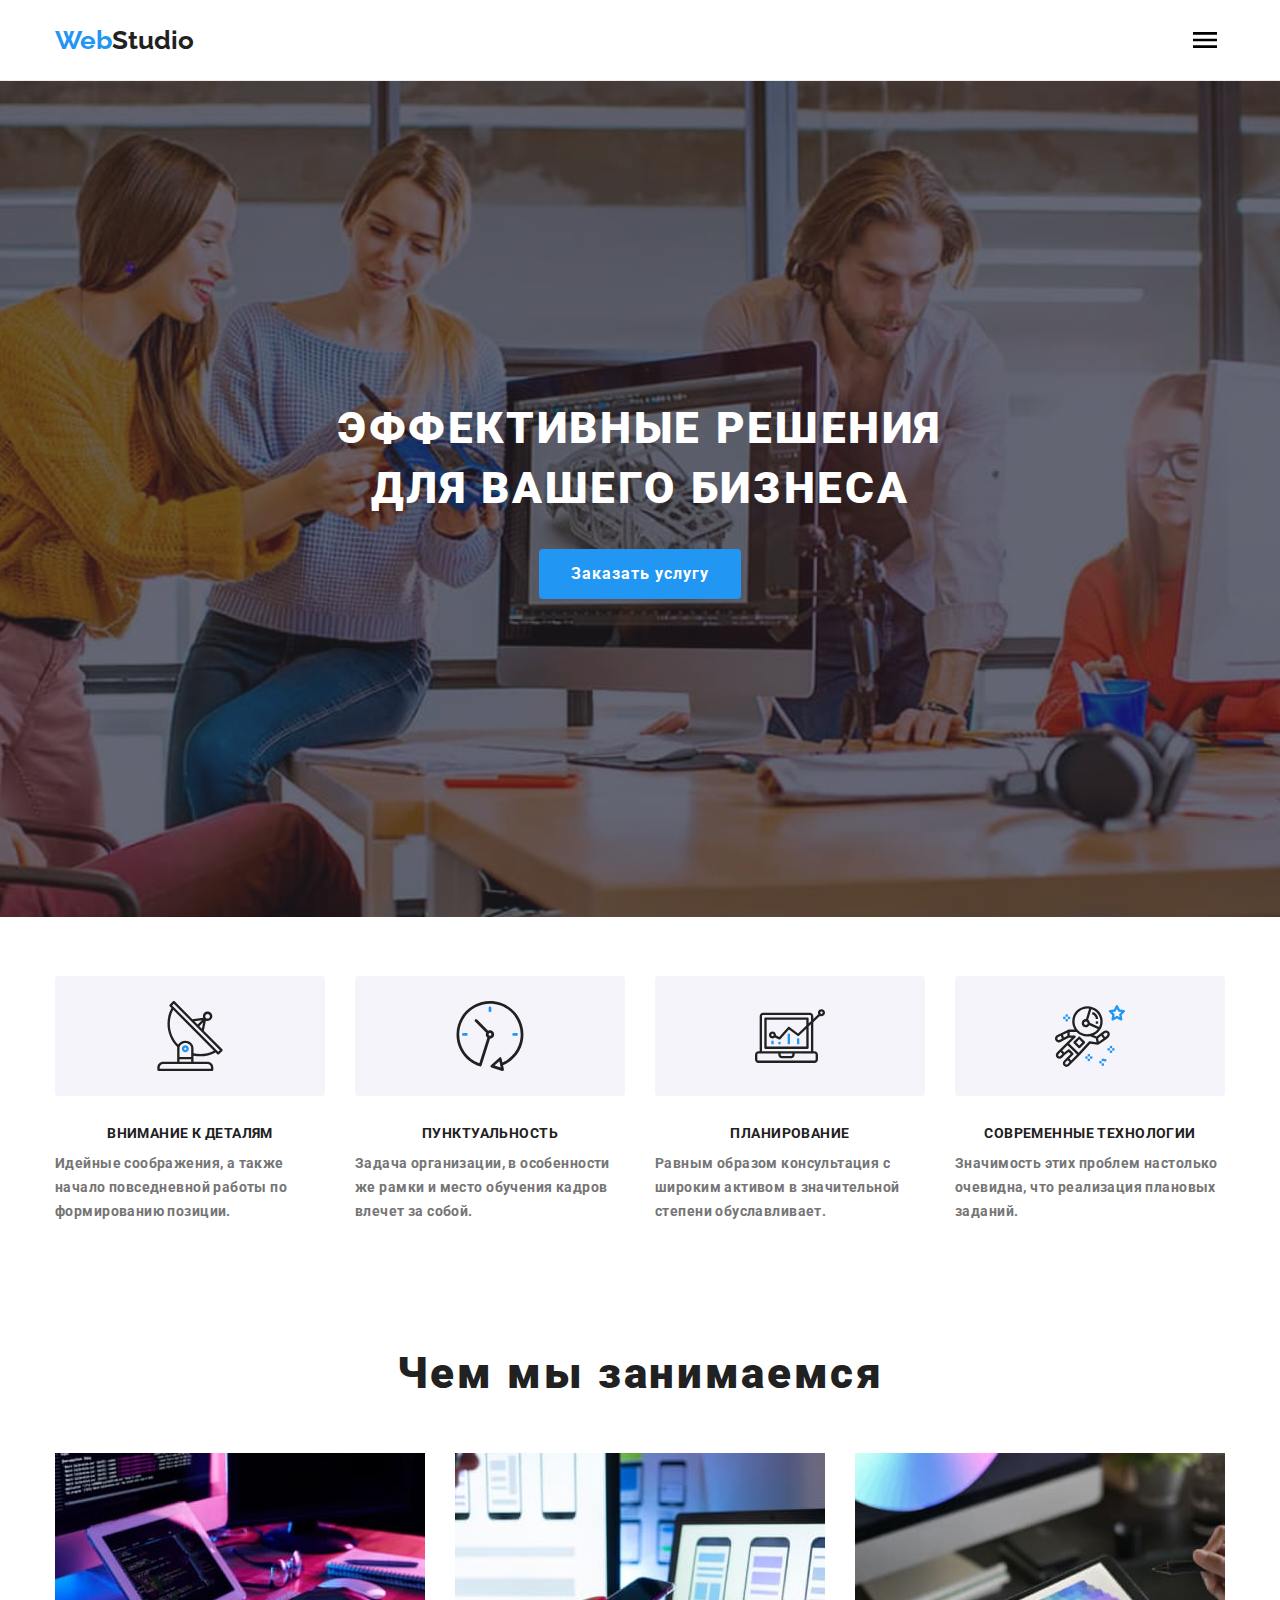
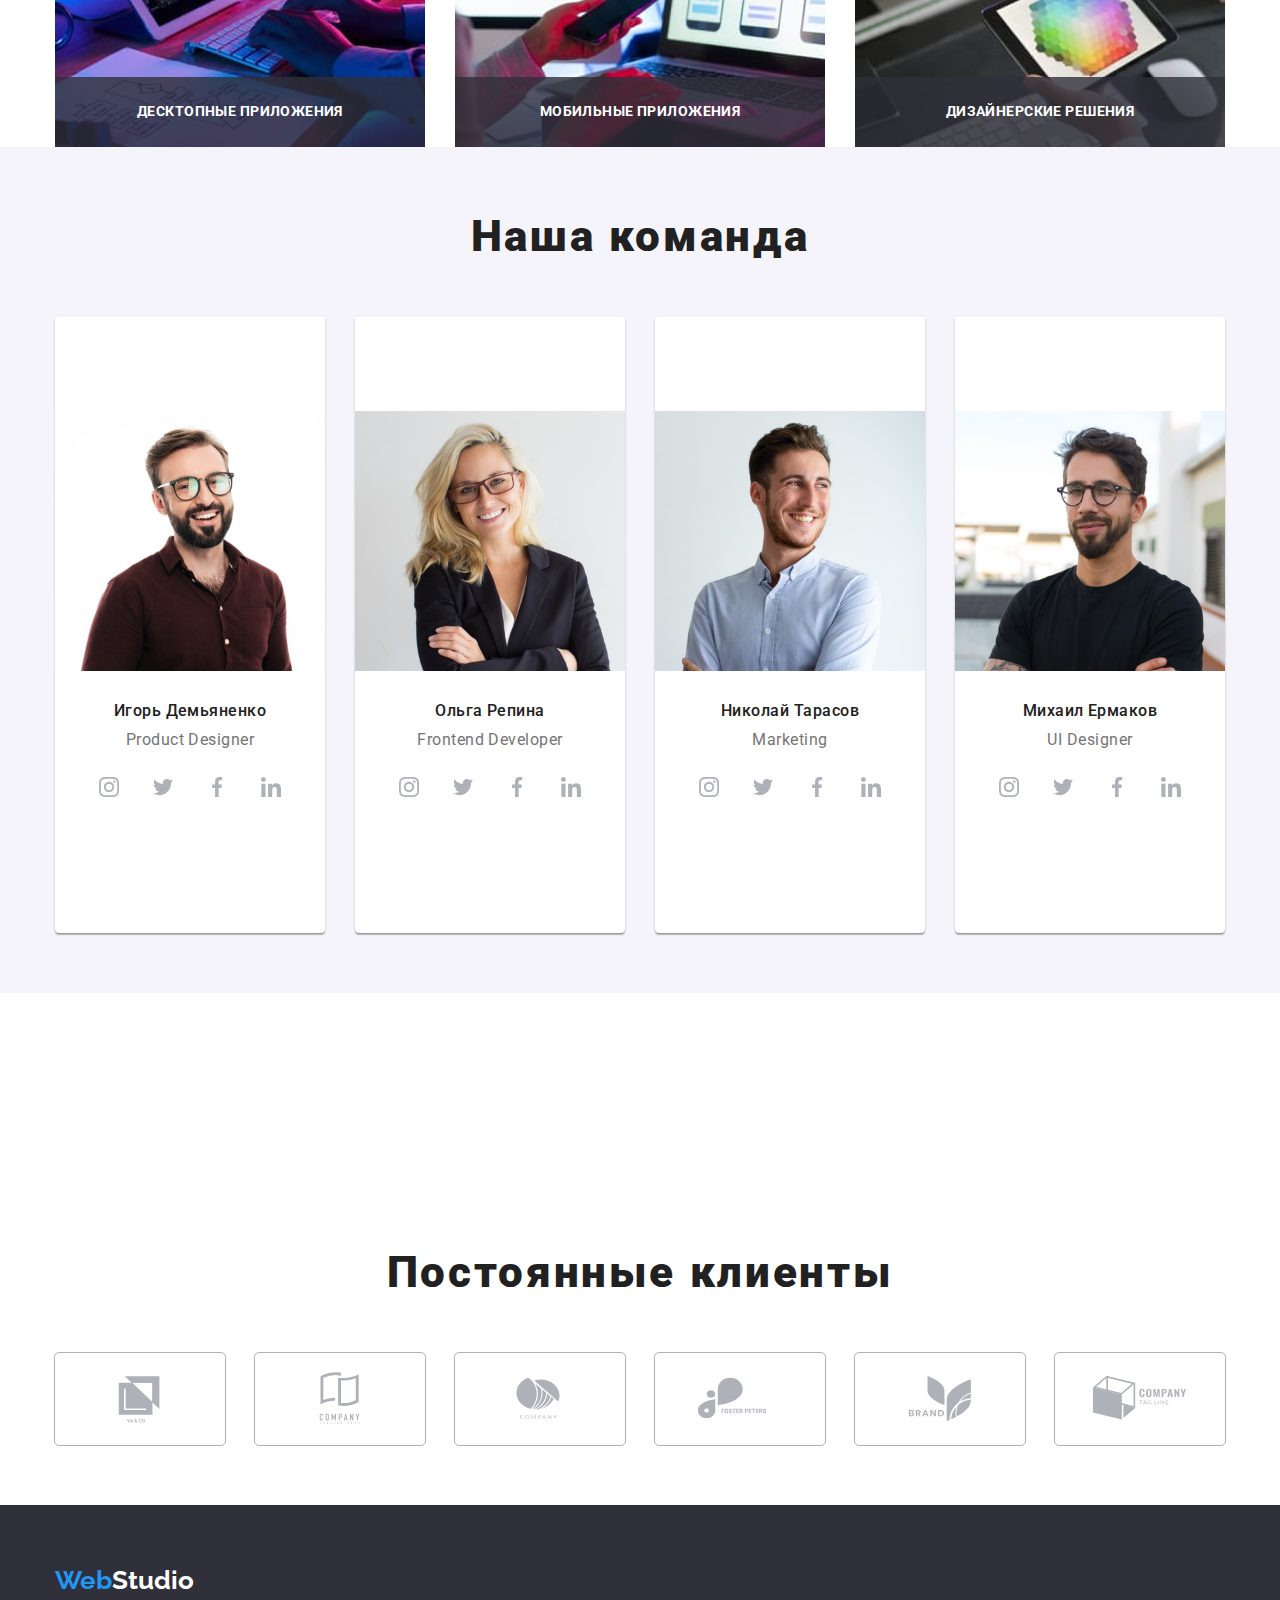
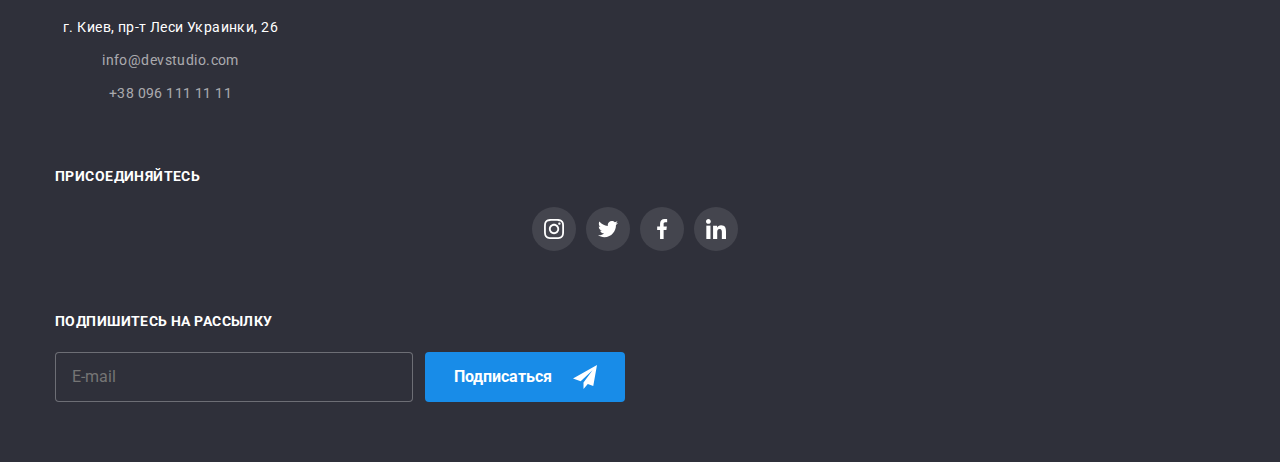
==== index.html @ 968a7871 "Update index.html" ====
<!DOCTYPE html>
<html lang="ru">
  <head>
    <meta charset="UTF-8" />
    <meta http-equiv="X-UA-Compatible" content="IE=edge" />
    <meta name="viewport" content="width=device-width, initial-scale=1.0" />
    <title>WebStudio</title>
    <link rel="preconnect" href="https://fonts.googleapis.com" />
    <link rel="preconnect" href="https://fonts.gstatic.com" crossorigin />
    <link
      href="https://fonts.googleapis.com/css2?family=Raleway:wght@700&family=Roboto:wght@400;500;700;900&display=swap"
      rel="stylesheet"
    />
    <link
      rel="stylesheet"
      href="https://cdnjs.cloudflare.com/ajax/libs/modern-normalize/1.1.0/modern-normalize.min.css"
      integrity="sha512-wpPYUAdjBVSE4KJnH1VR1HeZfpl1ub8YT/NKx4PuQ5NmX2tKuGu6U/JRp5y+Y8XG2tV+wKQpNHVUX03MfMFn9Q=="
      crossorigin="anonymous"
      referrerpolicy="no-referrer"
    />
    <link rel="stylesheet" href="./css/reset.css" />
    <!-- <link rel="stylesheet" href="./css/style.css" /> -->
    <link rel="stylesheet" href="./css/main.min.css" />
  </head>
  <body>
    <header class="header">
      <div class="container header-container">
        <!-- /* ------------WebStudio------------ */ -->
        <nav class="header-link">
          <a href="./index.html" class="logo" lang="en"
            >Web<span class="logo-text">Studio</span></a
          >
          <!-- /* ------------navigation------------ */ -->
          <div class="navigation">
            <ul class="nav-list">
              <li class="nav-list__item">
                <a href="./index.html" class="nav-list__link link current"
                  >Студия</a
                >
              </li>
              <li class="nav-list__item">
                <a href="./portfolio.html" class="nav-list__link link"
                  >Портфолио</a
                >
              </li>
              <li class="nav-list__item">
                <a href="#" class="nav-list__link link">Контакты</a>
              </li>
            </ul>
          </div>
        </nav>
        <div class="top-header-contacts">
          <ul class="header-contacts">
            <li class="header-contacts__item">
              <a
                href="mailto:info@devstudio.com"
                class="header-contacts__link link"
              >
                <svg class="contacts-icon" width="16" height="12">
                  <use href="./img/icons.svg#icon-mail"></use>
                </svg>
                info@devstudio.com</a
              >
            </li>
            <li class="header-contacts__item">
              <a href="tel:+380961111111" class="header-contacts__link link">
                <svg class="contacts-icon" width="10" height="16">
                  <use href="./img/icons.svg#icon-phone"></use>
                </svg>
                +38 096 111 11 11
              </a>
            </li>
          </ul>
        </div>
        <!-- /* ------------mob-menu------------ */ -->
        <button type="button" class="menu-open-btn link">
          <svg class="menu-open-icon" width="40" height="40">
            <use href="./img/icons.svg#icon-menu_40px"></use>
          </svg>
        </button>
        <div class="mob-menu is-hidden">
          <div class="menu-container">
            <div class="mob-menu-top">
              <button type="button" class="menu-close-btn link">
                <svg class="menu-close-icon" width="40" height="40">
                  <use href="./img/icons.svg#icon-close_40px"></use>
                </svg>
              </button>
              <ul class="mob-menu-nav">
                <li class="mob-menu-nav__item">
                  <a href="./index.html" class="mob-menu-nav__link link current"
                    >Студия</a
                  >
                </li>
                <li class="mob-menu-nav__item">
                  <a href="./portfolio.html" class="mob-menu-nav__link link"
                    >Портфолио</a
                  >
                </li>
                <li class="mob-menu-nav__item">
                  <a href="#" class="mob-menu-nav__link link">Контакты</a>
                </li>
              </ul>
            </div>
            <div class="mob-menu-bottom">
              <ul class="mob-menu-contacts">
                <li class="mob-menu-contacts__item">
                  <a
                    href="tel:+380961111111"
                    class="mob-menu-contacts__tel link"
                  >
                    +38 096 111 11 11
                  </a>
                </li>
                <li class="mob-menu-contacts__item">
                  <a
                    href="mailto:info@devstudio.com"
                    class="mob-menu-contacts__mail link"
                  >
                    info@devstudio.com</a
                  >
                </li>
              </ul>
              <ul class="mob-menu-soc">
                <li class="mob-menu-soc__item">
                  <a href="" class="mob-menu-soc__link link"> Instagram </a>
                </li>
                <li class="mob-menu-soc__item">
                  <a href="" class="mob-menu-soc__link link"> Twitter </a>
                </li>
                <li class="mob-menu-soc__item">
                  <a href="" class="mob-menu-soc__link link"> Facebook </a>
                </li>
                <li class="mob-menu-soc__item">
                  <a href="" class="mob-menu-soc__link link"> LinkedIn </a>
                </li>
              </ul>
            </div>
          </div>
        </div>
      </div>
    </header>
    <main>
      <!-- /* ------------hero------------ */ -->
      <section class="hero">
        <div class="container">
          <div class="hero-list">
            <h1 class="hero-list__title">
              Эффективные решения для вашего бизнеса
            </h1>
            <button type="button" class="hero-list__btn" data-modal-open>
              Заказать услугу
            </button>
          </div>
        </div>
      </section>
      <!-- /* ------------about------------ */ -->
      <section class="about">
        <div class="container">
          <h2 class="hidden-title">Преимущества</h2>
          <ul class="about-list">
            <li class="about-list__item">
              <div class="about-list__card">
                <svg class="about-list__item-icon" width="70" height="70">
                  <use href="./img/icons.svg#icon-antenna"></use>
                </svg>
              </div>
              <div class="about-content">
                <h3 class="about-content__title">Внимание к деталям</h3>
                <p class="about-content__text">
                  Идейные соображения, а также начало повседневной работы по
                  формированию позиции.
                </p>
              </div>
            </li>
            <li class="about-list__item">
              <div class="about-list__card">
                <svg class="about-list__item-icon" width="70" height="70">
                  <use href="./img/icons.svg#icon-clock"></use>
                </svg>
              </div>
              <div class="about-content">
                <h3 class="about-content__title">Пунктуальность</h3>
                <p class="about-content__text">
                  Задача организации, в особенности же рамки и место обучения
                  кадров влечет за собой.
                </p>
              </div>
            </li>
            <li class="about-list__item">
              <div class="about-list__card">
                <svg class="about-list__item-icon" width="70" height="70">
                  <use href="./img/icons.svg#icon-diagram"></use>
                </svg>
              </div>
              <div class="card-thumb">
                <h3 class="about-content__title">Планирование</h3>
                <p class="about-content__text">
                  Равным образом консультация с широким активом в значительной
                  степени обуславливает.
                </p>
              </div>
            </li>
            <li class="about-list__item">
              <div class="about-list__card">
                <svg class="about-list__item-icon" width="70" height="70">
                  <use href="./img/icons.svg#icon-astronaut"></use>
                </svg>
              </div>
              <div class="card-thumb">
                <h3 class="about-content__title">Современные технологии</h3>
                <p class="about-content__text">
                  Значимость этих проблем настолько очевидна, что реализация
                  плановых заданий.
                </p>
              </div>
            </li>
          </ul>
        </div>
      </section>
      <!-- /* ------------gallery------------ */ -->
      <section class="gallery">
        <h2 class="gallery-title title">Чем мы занимаемся</h2>
        <div class="container">
          <ul class="gallery-list">
            <li class="gallery-list__item">
              <img
                src="./img/img-1.jpeg"
                alt="Ноутбук"
                width="370"
                height="294"
              />
              <p class="gallery-list__label">десктопные приложения</p>
            </li>
            <li class="gallery-list__item">
              <img
                src="./img/img-2.jpeg"
                alt="Моб.Телефон"
                width="370"
                height="294"
              />
              <p class="gallery-list__label">мобильные приложения</p>
            </li>
            <li class="gallery-list__item">
              <img
                src="./img/img-3.jpeg"
                alt="Планшет"
                width="370"
                height="294"
              />
              <p class="gallery-list__label">дизайнерские решения</p>
            </li>
          </ul>
        </div>
      </section>
      <!-- /* ------------team------------ */ -->
      <section class="team">
        <h2 class="team-title title">Наша команда</h2>
        <div class="container">
          <ul class="team-list">
            <li class="team-list__item">
              <picture>
                <source
                  srcset="
                    ./img/img-team-dt-14-1x.jpg 1x,
                    ./img/img-team-dt-14-2x.jpg 2x
                  "
                  media="(min-width: 1200px)"
                />
                <source
                  srcset="
                    ./img/img-team-tab-14-1x.jpg 1x,
                    ./img/img-team-tab-14-2x.jpg 2x
                  "
                  media="(min-width: 768px)"
                />
                <source
                  srcset="
                    ./img/img-team-mob-14-1x.jpg 1x,
                    ./img/img-team-mob-14-2x.jpg 2x
                  "
                  media="(min-width: 320px)"
                />
                <img
                  src="./img/img-team-mob-14-1x.jpg"
                  alt="Куратор"
                  width="450"
                />
              </picture>
              <div class="team-list__card">
                <h3 class="team-list__title">Игорь Демьяненко</h3>
                <p lang="en" class="team-list__text">Product Designer</p>
                <ul class="team-soc">
                  <li class="team-soc__item">
                    <a href="" class="team-soc__link">
                      <svg class="team-soc__icon" width="20" height="20">
                        <use href="./img/icons.svg#icon-instagram"></use>
                      </svg>
                    </a>
                  </li>
                  <li class="team-soc__item">
                    <a href="" class="team-soc__link">
                      <svg class="team-soc__icon" width="20" height="20">
                        <use href="./img/icons.svg#icon-twitter"></use>
                      </svg>
                    </a>
                  </li>
                  <li class="team-soc__item">
                    <a href="" class="team-soc__link">
                      <svg class="team-soc__icon" width="20" height="20">
                        <use href="./img/icons.svg#icon-facebook"></use>
                      </svg>
                    </a>
                  </li>
                  <li class="team-soc__item">
                    <a href="" class="team-soc__link">
                      <svg class="team-soc__icon" width="20" height="20">
                        <use href="./img/icons.svg#icon-linkedin"></use>
                      </svg>
                    </a>
                  </li>
                </ul>
              </div>
            </li>
            <li class="team-list__item">
              <picture>
                <source
                  srcset="
                    ./img/img-team-dt-15-1x.jpg 1x,
                    ./img/img-team-dt-15-2x.jpg 2x
                  "
                  media="(min-width: 1200px)"
                />
                <source
                  srcset="
                    ./img/img-team-tab-15-1x.jpg 1x,
                    ./img/img-team-tab-15-2x.jpg 2x
                  "
                  media="(min-width: 768px)"
                />
                <source
                  srcset="
                    ./img/img-team-mob-15-1x.jpg 1x,
                    ./img/img-team-mob-15-2x.jpg 2x
                  "
                  media="(min-width: 320px)"
                />
                <img
                  src="./img/img-team-mob-15-1x.jpg"
                  alt="Разработчик"
                  width="450"
                />
              </picture>
              <div class="team-list__card">
                <h3 class="team-list__title">Ольга Репина</h3>
                <p lang="en" class="team-list__text">Frontend Developer</p>
                <ul class="team-soc">
                  <li class="team-soc__item">
                    <a href="" class="team-soc__link">
                      <svg class="team-soc__icon" width="20" height="20">
                        <use href="./img/icons.svg#icon-instagram"></use>
                      </svg>
                    </a>
                  </li>
                  <li class="team-soc__item">
                    <a href="" class="team-soc__link">
                      <svg class="team-soc__icon" width="20" height="20">
                        <use href="./img/icons.svg#icon-twitter"></use>
                      </svg>
                    </a>
                  </li>
                  <li class="team-soc__item">
                    <a href="" class="team-soc__link">
                      <svg class="team-soc__icon" width="20" height="20">
                        <use href="./img/icons.svg#icon-facebook"></use>
                      </svg>
                    </a>
                  </li>
                  <li class="team-soc__item">
                    <a href="" class="team-soc__link">
                      <svg class="team-soc__icon" width="20" height="20">
                        <use href="./img/icons.svg#icon-linkedin"></use>
                      </svg>
                    </a>
                  </li>
                </ul>
              </div>
            </li>
            <li class="team-list__item">
              <picture>
                <source
                  srcset="
                    ./img/img-team-dt-16-1x.jpg 1x,
                    ./img/img-team-dt-16-2x.jpg 2x
                  "
                  media="(min-width: 1200px)"
                />
                <source
                  srcset="
                    ./img/img-team-tab-16-1x.jpg 1x,
                    ./img/img-team-tab-16-2x.jpg 2x
                  "
                  media="(min-width: 768px)"
                />
                <source
                  srcset="
                    ./img/img-team-mob-16-1x.jpg 1x,
                    ./img/img-team-mob-16-2x.jpg 2x
                  "
                  media="(min-width: 320px)"
                />
                <img
                  src="./img/img-team-mob-16-1x.jpg"
                  alt="Маркетолог"
                  width="450"
                />
              </picture>
              <div class="team-list__card">
                <h3 class="team-list__title">Николай Тарасов</h3>
                <p lang="en" class="team-list__text">Marketing</p>
                <ul class="team-soc">
                  <li class="team-soc__item">
                    <a href="" class="team-soc__link">
                      <svg class="team-soc__icon" width="20" height="20">
                        <use href="./img/icons.svg#icon-instagram"></use>
                      </svg>
                    </a>
                  </li>
                  <li class="team-soc__item">
                    <a href="" class="team-soc__link">
                      <svg class="team-soc__icon" width="20" height="20">
                        <use href="./img/icons.svg#icon-twitter"></use>
                      </svg>
                    </a>
                  </li>
                  <li class="team-soc__item">
                    <a href="" class="team-soc__link">
                      <svg class="team-soc__icon" width="20" height="20">
                        <use href="./img/icons.svg#icon-facebook"></use>
                      </svg>
                    </a>
                  </li>
                  <li class="team-soc__item">
                    <a href="" class="team-soc__link">
                      <svg class="team-soc__icon" width="20" height="20">
                        <use href="./img/icons.svg#icon-linkedin"></use>
                      </svg>
                    </a>
                  </li>
                </ul>
              </div>
            </li>
            <li class="team-list__item">
              <picture>
                <source
                  srcset="
                    ./img/img-team-dt-17-1x.jpg 1x,
                    ./img/img-team-dt-17-2x.jpg 2x
                  "
                  media="(min-width: 1200px)"
                />
                <source
                  srcset="
                    ./img/img-team-tab-17-1x.jpg 1x,
                    ./img/img-team-tab-17-2x.jpg 2x
                  "
                  media="(min-width: 768px)"
                />
                <source
                  srcset="
                    ./img/img-team-mob-17-1x.jpg 1x,
                    ./img/img-team-mob-17-2x.jpg 2x
                  "
                  media="(min-width: 320px)"
                />
                <img
                  src="./img/img-team-mob-17-1x.jpg"
                  alt="Дизайнер"
                  width="450"
                />
              </picture>
              <div class="team-list__card">
                <h3 class="team-list__title">Михаил Ермаков</h3>
                <p lang="en" class="team-list__text">UI Designer</p>
                <ul class="team-soc">
                  <li class="team-soc__item">
                    <a href="" class="team-soc__link">
                      <svg class="team-soc__icon" width="20" height="20">
                        <use href="./img/icons.svg#icon-instagram"></use>
                      </svg>
                    </a>
                  </li>
                  <li class="team-soc__item">
                    <a href="" class="team-soc__link">
                      <svg class="team-soc__icon" width="20" height="20">
                        <use href="./img/icons.svg#icon-twitter"></use>
                      </svg>
                    </a>
                  </li>
                  <li class="team-soc__item">
                    <a href="" class="team-soc__link">
                      <svg class="team-soc__icon" width="20" height="20">
                        <use href="./img/icons.svg#icon-facebook"></use>
                      </svg>
                    </a>
                  </li>
                  <li class="team-soc__item">
                    <a href="" class="team-soc__link">
                      <svg class="team-soc__icon" width="20" height="20">
                        <use href="./img/icons.svg#icon-linkedin"></use>
                      </svg>
                    </a>
                  </li>
                </ul>
              </div>
            </li>
          </ul>
        </div>
      </section>
      <!-- /* ------------clients------------ */ -->
      <section class="clients">
        <div class="container">
          <h2 class="clients-title title">Постоянные клиенты</h2>
          <ul class="clients-list">
            <li class="clients-list__item">
              <a href="" class="clients-list__link">
                <svg class="clients-list__icon" width="106" height="60">
                  <use href="./img/icons.svg#icon-logo-1"></use>
                </svg>
              </a>
            </li>
            <li class="clients-list__item">
              <a href="" class="clients-list__link">
                <svg class="clients-list__icon" width="106" height="60">
                  <use href="./img/icons.svg#icon-logo-2"></use>
                </svg>
              </a>
            </li>
            <li class="clients-list__item">
              <a href="" class="clients-list__link">
                <svg class="clients-list__icon" width="106" height="60">
                  <use href="./img/icons.svg#icon-logo-3"></use>
                </svg>
              </a>
            </li>
            <li class="clients-list__item">
              <a href="" class="clients-list__link">
                <svg class="clients-list__icon" width="106" height="60">
                  <use href="./img/icons.svg#icon-logo-4"></use>
                </svg>
              </a>
            </li>
            <li class="clients-list__item">
              <a href="" class="clients-list__link">
                <svg class="clients-list__icon" width="106" height="60">
                  <use href="./img/icons.svg#icon-logo-5"></use>
                </svg>
              </a>
            </li>
            <li class="clients-list__item">
              <a href="" class="clients-list__link">
                <svg class="clients-list__icon" width="106" height="60">
                  <use href="./img/icons.svg#icon-logo-6"></use>
                </svg>
              </a>
            </li>
          </ul>
        </div>
      </section>
    </main>
    <!-- /* ------------footer------------ */ -->
    <footer class="footer">
      <div class="container">
        <div class="footer-contacts">
          <a href="./index.html" class="logo" lang="en"
            >Web<span class="logo-footer">Studio</span></a
          >
          <address class="address">
            <div class="footer-content">
              <ul class="footer-content__list">
                <li class="footer-contacts__item">
                  г. Киев, пр-т Леси Украинки, 26
                </li>
                <li class="footer-contacts__link">
                  <a
                    href="mailto:info@devstudio.com"
                    class="footer-contacts__link link"
                    >info@devstudio.com</a
                  >
                </li>
                <li class="footer-contacts__link">
                  <a href="tel:+380961111111" class="footer-contacts__link link"
                    >+38 096 111 11 11</a
                  >
                </li>
              </ul>
            </div>
          </address>
        </div>
        <div class="footer-slogan">
          <p class="footer-slogan-title">присоединяйтесь</p>
          <ul class="footer-slogan-list">
            <li class="footer-slogan-item">
              <a href="" class="footer-slogan-link">
                <svg class="footer-slogan-icon" width="20" height="20">
                  <use href="./img/icons.svg#icon-instagram"></use>
                </svg>
              </a>
            </li>
            <li class="footer-slogan-item">
              <a href="" class="footer-slogan-link">
                <svg class="footer-slogan-icon" width="20" height="20">
                  <use href="./img/icons.svg#icon-twitter"></use>
                </svg>
              </a>
            </li>
            <li class="footer-slogan-item">
              <a href="" class="footer-slogan-link">
                <svg class="footer-slogan-icon" width="20" height="20">
                  <use href="./img/icons.svg#icon-facebook"></use>
                </svg>
              </a>
            </li>
            <li class="footer-slogan-item">
              <a href="" class="footer-slogan-link">
                <svg class="footer-slogan-icon" width="20" height="20">
                  <use href="./img/icons.svg#icon-linkedin"></use>
                </svg>
              </a>
            </li>
          </ul>
        </div>
        <div class="footer-newsletter">
          <form class="footer-subscribe">
            <label for="footer-subscribe" class="footer-slogan-title"
              >Подпишитесь на рассылку</label
            >
            <input
              type="text"
              class="input-footer"
              name="footer-subscribe"
              id="footer-subscribe"
              placeholder="E-mail"
            />
            <div class="footer-wrap">
              <button type="submit" class="btn-footer">
                Подписаться
                <svg class="send-icon" width="24" height="24">
                  <use href="./img/icons.svg#icon-send"></use>
                </svg>
              </button>
            </div>
          </form>
        </div>
      </div>
    </footer>
    <!-- /* ------------modal_window------------ */ -->
    <div class="backdrop is-hidden" data-modal>
      <div class="modal">
        <button type="button" class="modal-close-btn" data-modal-close>
          <svg class="modal-close-icon" width="18" height="18">
            <use href="./img/icons.svg#icon-close-black-18dp-2-1"></use>
          </svg>
        </button>
        <p class="form-title">Оставьте свои данные, мы вам перезвоним</p>
        <form class="form feedback-form">
          <div class="form-group">
            <label for="name" class="form-label">Имя</label>
            <div class="input-wrap">
              <input type="text" name="username" id="name" class="form-input" />
              <svg class="modal-icon" width="18" height="18">
                <use href="./img/icons.svg#icon-person-black-18dp-1"></use>
              </svg>
            </div>
          </div>
          <div class="form-group">
            <label for="tel" class="form-label">Телефон</label>
            <div class="input-wrap">
              <input type="tel" name="tel" id="tel" class="form-input" />
              <svg class="modal-icon" width="18" height="18">
                <use href="./img/icons.svg#icon-phone-black-18dp-1"></use>
              </svg>
            </div>
          </div>
          <div class="form-group">
            <label for="email" class="form-label">Email</label>
            <div class="input-wrap">
              <input type="email" name="email" id="email" class="form-input" />
              <svg class="modal-icon" width="18" height="18">
                <use href="./img/icons.svg#icon-email-black-18dp-1"></use>
              </svg>
            </div>
          </div>
          <div class="form-area">
            <label for="text" class="form-label">Комментарий</label>
            <textarea
              name="user-text"
              id="text"
              rows="5"
              placeholder="Введите текст"
              class="form-text"
            ></textarea>
          </div>
          <div class="form-check">
            <input
              type="checkbox"
              name="privacy"
              value="true"
              id="privacy"
              class="input-check visually-hidden"
            />
            <label for="privacy" class="check-text"
              >Соглашаюсь с рассылкой и принимаю
            </label>
            <a href="#" class="check-terms link"> Условия договора</a>
          </div>
          <button type="submit" class="btn-modal">Отправить</button>
        </form>
      </div>
    </div>
    <script src="./js/modal.js"></script>
    <script src="./js/menu.js"></script>
  </body>
</html>
---- css/style.css ----
:root {
  --accent-color: #2196f3;
  --hero-btn-color: #2196f3;
  --hero-title-color: #ffffff;
  --main-title-color: #212121;
  --main-text-color: #757575;
  --typical-margin: 30px;
}

/* основной цвет шрифта черный #212121 */
/* вспомогательный текст черный #757575 */
/* цвет шрифта героя белый #FFFFFF */
/* цвет шрифта акцента голубой #2196F3 */
/* цвет фона светло-серый #E5E5E5 */
/* цвет фона героя и футера черный #2F303A */
/* цвета логотипа голубой #2196F3 и черный #000000 */

p,
h1,
h2,
h3,
h4,
h5,
h6 {
  margin: 0;
}

ul,
ol {
  margin: 0;
  padding-left: 0;
}

button {
  cursor: pointer;
}

body {
  font-size: 14px;
  font-family: "Roboto", sans-serif;
  color: var(--main-title-color);
}

img {
  display: block;
  max-width: 100%;
  height: auto;
}

.container {
  width: 1200px;
  margin: 0 auto;
  padding: 0 15px;
}

.hidden-title {
  width: 1px;
  height: 1px;
  overflow: hidden;
  opacity: 0;
  margin: -1px;
}

.visually-hidden {
  position: absolute;
  white-space: nowrap;
  width: 1px;
  height: 1px;
  overflow: hidden;
  border: 0;
  padding: 0;
  clip: rect(0 0 0 0);
  clip-path: inset(50%);
  margin: -1px;
}

/* ------------WebStudio------------ */

.logo {
  font-family: "Raleway", sans-serif;
  font-style: normal;
  font-weight: 700;
  font-size: 26px;
  line-height: 1.19;
  color: var(--accent-color);
  display: flex;
  align-items: center;
  margin-right: 93px;
}

.header-link {
  display: flex;
}

.logo-text {
  color: var(--main-title-color);
}

.logo-footer {
  color: var(--hero-title-color);
}

/* ------------navigation------------ */

.nav-list {
  display: flex;
}

.nav-list__link {
  list-style-type: none;
  font-family: "Roboto", sans-serif;
  font-style: normal;
  font-weight: 500;
  font-size: 14px;
  line-height: 1.14;
  letter-spacing: 0.02em;
  color: var(--main-title-color);
  padding: 32px 0;
  display: flex;
  position: relative;
}

.header {
  border-bottom: 1px solid #ececec;
}

.header .container {
  display: flex;
  align-items: center;
  text-decoration: none;
}

.nav-list__item {
  list-style-type: none;
}

.nav-list__item:not(:last-child) {
  margin-right: 50px;
}

.nav-list__link.current::after {
  content: "";
  position: absolute;
  width: 100%;
  height: 4px;
  background-color: var(--hero-btn-color);
  border-radius: 2px;
  left: 0;
  bottom: 0;
}

.header-contacts__link {
  font-family: "Roboto", sans-serif;
  font-style: normal;
  font-weight: 500;
  font-size: 14px;
  line-height: 1.14;
  letter-spacing: 0.02em;
  color: var(--main-text-color);
  display: flex;
  padding: 32px 0;
}

.header-contacts {
  list-style-type: none;
  display: flex;
  margin-left: auto;
}

.header-contacts__item:not(:last-child) {
  margin-right: 50px;
}

.header-contacts__link .link:hover,
.header-contacts__link .link:focus {
  color: var(--accent-color);
  text-shadow: 0px 4px 4px rgba(0, 0, 0, 0.25);
  transition: color 250ms cubic-bezier(0.4, 0, 0.2, 1);
  transition: text-shadow 250ms cubic-bezier(0.4, 0, 0.2, 1);
}

.link:hover,
.link:focus {
  color: var(--accent-color);
  text-shadow: 0px 4px 4px rgba(0, 0, 0, 0.25);
  transition: color 250ms cubic-bezier(0.4, 0, 0.2, 1);
  transition: text-shadow 250ms cubic-bezier(0.4, 0, 0.2, 1);
}

.contacts-icon {
  display: flex;
  align-items: center;
  justify-content: center;
  margin-right: 10px;
  fill: currentColor;
}

/* ------------hero------------ */

.hero {
  background-color: #2f303a;
  background-image: linear-gradient(
      rgba(47, 48, 58, 0.4),
      rgba(47, 48, 58, 0.4)
    ),
    url(../img/hero-bg.jpg);
  background-repeat: no-repeat;
  background-position: center;
  background-size: cover;
  max-width: 1600px;
  margin: 0 auto;
  text-align: center;
  padding: 200px 0;
}

.title {
  font-weight: 700;
  font-size: 36px;
  line-height: 1.17;
  text-align: center;
  letter-spacing: 0.03em;
  color: var(--main-title-color);
  margin-bottom: 50px;
}

.hero__title {
  font-weight: 900;
  font-size: 44px;
  line-height: 1.36;
  letter-spacing: 0.06em;
  text-transform: uppercase;
  color: var(--hero-title-color);
  text-align: center;
  max-width: 696px;
  margin: 0 auto;
  margin-bottom: var(--typical-margin);
}

.hero__btn {
  cursor: pointer;
  font-family: inherit;
  font-weight: 700;
  font-size: 16px;
  line-height: 1.88;
  letter-spacing: 0.06em;
  color: #ffffff;
  background-color: var(--hero-btn-color);
  display: inline-block;
  padding: 10px 32px;
  margin: 0 auto;
  border: none;
  border-radius: 4px;
}

.section-btn:hover,
.section-btn:focus {
  background: #188ce8;
  box-shadow: 0px 4px 4px rgba(0, 0, 0, 0.15);
  border-radius: 4px;
  transition: background 250ms cubic-bezier(0.4, 0, 0.2, 1);
  transition: box-shadow 250ms cubic-bezier(0.4, 0, 0.2, 1);
}

/* ------------about------------ */

.about {
  padding: 94px 0;
}

.about-list {
  list-style-type: none;
  padding: 0;
  display: flex;
  flex-wrap: nowrap;
}

.about-list__card {
  height: 120px;
  display: flex;
  align-items: center;
  justify-content: center;
  background: #f5f4fa;
  border-radius: 4px;
}

.about-content {
  max-width: 270px;
}

.about-list__item:not(:last-child) {
  margin-right: 30px;
}

.about-content__title {
  font-weight: 700;
  font-size: 14px;
  line-height: calc(16 / 14);
  letter-spacing: 0.03em;
  text-transform: uppercase;
  color: var(--main-title-color);
  margin-top: 30px;
  margin-bottom: 10px;
}

.about-content__text {
  font-weight: 400;
  font-size: 14px;
  line-height: 1.71;
  letter-spacing: 0.03em;
  color: var(--main-text-color);
  min-width: 270px;
  height: 75px;
}

.about-list > .about-content__text {
  flex-basis: calc(100% / 4);
}

/* ------------gallery------------ */

.gallery {
  padding-bottom: 94px;
}

.gallery-list {
  list-style-type: none;
  display: flex;
  flex-wrap: nowrap;
  margin: -15px;
}

.gallery-list__item {
  flex-basis: calc(100% / 3 - 30px);
  margin: 15px;
  position: relative;
}

.gallery-list__label {
  font-weight: 700;
  font-size: 14px;
  line-height: 1.14;
  display: flex;
  justify-content: center;
  text-align: center;
  text-transform: uppercase;
  color: #ffffff;
  position: absolute;
  bottom: 0;
  left: 0;
  width: 100%;
  height: 70px;
  background-color: rgba(47, 48, 58, 0.8);
  text-align: center;
  padding: 27px 0;
}

/* ------------team------------ */
.team {
  background-color: #f5f4fa;
  padding: 94px 0;
}

.team-list {
  list-style-type: none;
  display: flex;
}

.team-list__item:not(:last-child) {
  margin-right: 30px;
}

.team-list__item {
  width: calc((100% - 30px) / 4);
  background-color: var(--hero-title-color);
  box-shadow: 0px 1px 3px rgba(0, 0, 0, 0.12), 0px 1px 1px rgba(0, 0, 0, 0.14),
    0px 2px 1px rgba(0, 0, 0, 0.2);
  border-radius: 0px 0px 4px 4px;
}

.team-list__card {
  padding-top: var(--typical-margin);
  padding-bottom: var(--typical-margin);
}

.team-list__title {
  font-weight: 500;
  font-weight: bold;
  font-size: 16px;
  line-height: calc(19 / 16);
  text-align: center;
  letter-spacing: 0.03em;
  color: var(--main-title-color);
  margin-bottom: 10px;
}

.team-list__text {
  font-weight: 400;
  font-size: 16px;
  line-height: calc(19 / 16);
  text-align: center;
  letter-spacing: 0.03em;
  color: var(--main-text-color);
  margin-bottom: 16px;
}

.team-soc {
  list-style-type: none;
  display: flex;
  justify-content: center;
}

.team-soc__item {
  width: 44px;
  height: 44px;
  margin-right: 10px;
}

.team-soc__item:last-child {
  margin-right: 0;
}

.team-soc__link {
  width: 100%;
  height: 100%;
  background-color: var(--hero-title-color);
  border-radius: 50%;
  display: flex;
  align-items: center;
  justify-content: center;
  fill: #afb1b8;
}

.team-soc__link:hover,
.team-soc__link:focus {
  background-color: #2196f3;
  transition: background-color 250ms cubic-bezier(0.4, 0, 0.2, 1);
}

.team-soc__link:hover .team-soc__icon,
.team-soc__link:focus .team-soc__icon {
  fill: #ffffff;
  transition: fill 250ms cubic-bezier(0.4, 0, 0.2, 1);
}

/* ------------clients------------ */

.clients {
  padding: 94px 0;
}

.clients-list {
  list-style-type: none;
  display: flex;
  justify-content: center;
}

.clients-list__item {
  width: 170px;
  height: 92px;
  margin-right: var(--typical-margin);
  border-radius: 4px;
  outline: 1px solid #afb1b8;
}

.clients-list__item:last-child {
  margin-right: 0;
}

.clients-list__link {
  width: 100%;
  height: 100%;
  display: flex;
  align-items: center;
  justify-content: center;
  fill: #afb1b8;
}

.clients-list__item:hover,
.clients-list__item:focus {
  outline: 1px solid var(--accent-color);
  transition: outline 250ms cubic-bezier(0.4, 0, 0.2, 1);
}

.clients-list__link:hover,
.clients-list__link:focus {
  fill: var(--accent-color);
  transition: fill 250ms cubic-bezier(0.4, 0, 0.2, 1);
}

/* ------------portfolio------------ */

.section {
  padding: 94px 0;
}

.btn-list {
  list-style-type: none;
  display: flex;
  justify-content: center;
  margin-bottom: 50px;
}

.btn-list__text {
  font-weight: 500;
  font-size: 16px;
  line-height: 1.62;
  text-align: center;
  letter-spacing: 0.03em;
  cursor: pointer;
  color: var(--main-title-color);
  background: #f5f4fa;
  display: inline-block;
  border: none;
  border-radius: 4px;
  padding: 6px 22px;
}

.btn-list__item:not(:last-child) {
  margin-right: 8px;
}

.btn-list__text .current:hover .btn-list__text .current:focus {
  background-color: var(--hero-btn-color);
  color: var(--hero-title-color);
}

.btn-list__text:hover,
.btn-list__text:focus {
  background-color: var(--hero-btn-color);
  color: var(--hero-title-color);
  box-shadow: 0px 3px 1px rgba(0, 0, 0, 0.1), 0px 1px 2px rgba(0, 0, 0, 0.08),
    0px 2px 2px rgba(0, 0, 0, 0.12);
  transition: background-color 250ms cubic-bezier(0.4, 0, 0.2, 1);
  transition: color 250ms cubic-bezier(0.4, 0, 0.2, 1);
  transition: box-shadow 250ms cubic-bezier(0.4, 0, 0.2, 1);
}

/* ------------benefits------------ */

.benefits {
  list-style-type: none;
  display: flex;
  flex-wrap: wrap;
  justify-content: center;
  margin-top: -30px;
  margin-left: -30px;
}

.benefits > .benefits-list {
  flex-basis: calc(100% / 3 - 30px);
  margin-left: var(--typical-margin);
  margin-top: var(--typical-margin);
  max-width: 370px;
  background: var(--hero-title-color);
}

.benefits-list:hover .benefits-item__top-text {
  transform: translateY(0);
  display: flex;
}

.benefits-item__card {
  position: relative;
  overflow: hidden;
}

.benefits-item__top-text {
  font-family: "Roboto";
  font-style: normal;
  font-weight: 400;
  font-size: 18px;
  line-height: 1.56;
  letter-spacing: 0.03em;
  position: absolute;
  top: 0;
  color: var(--hero-title-color);
  background: rgba(33, 150, 243, 0.9);
  box-shadow: 0px 4px 4px rgba(0, 0, 0, 0.25);
  height: 100%;
  line-height: calc(28 / 18);
  text-align: left;
  padding: 63px 24px;
  display: flex;
  align-items: center;
  transform: translateY(101%);
  transition: transform 250ms cubic-bezier(0.4, 0, 0.2, 1);
}

.benefits-list__link {
  display: flex;
  display: inline-block;
}

.benefits-list__link:hover,
.benefits-list__link:focus {
  box-shadow: 0px 1px 1px rgba(0, 0, 0, 0.12), 0px 4px 4px rgba(0, 0, 0, 0.06),
    1px 4px 6px rgba(0, 0, 0, 0.16);
  transition: box-shadow 250ms cubic-bezier(0.4, 0, 0.2, 1);
}

.benefits-content {
  padding: 20px 24px;
  border-right: 1px solid #eeeeee;
  border-left: 1px solid #eeeeee;
  border-bottom: 1px solid #eeeeee;
}

.benefits-content__title {
  font-weight: 700;
  font-size: 18px;
  line-height: 2;
  letter-spacing: 0.06em;
  color: var(--main-title-color);
  margin-bottom: 4px;
}

.benefits-content__text {
  font-weight: 400;
  font-size: 16px;
  line-height: 1.88;
  letter-spacing: 0.03em;
  color: var(--main-text-color);
}

.current {
  color: var(--hero-btn-color);
}

/* ------------footer------------ */

.footer {
  background-color: #2f303a;
  padding: 60px 0;
}

.footer .container {
  display: flex;
  align-items: baseline;
}

.footer-contacts {
  margin-right: 70px;
}

.footer-content {
  max-width: 231px;
  min-height: 81px;
  margin-top: 20px;
}

.footer-content__list {
  list-style-type: none;
}

.footer-contacts__item {
  font-style: normal;
  font-weight: 400;
  font-size: 14px;
  line-height: 1.71;
  letter-spacing: 0.03em;
  color: var(--hero-title-color);
  margin-bottom: 9px;
}

.footer-contacts__link {
  font-style: normal;
  font-size: 14px;
  line-height: 1.71;
  letter-spacing: 0.03em;
  color: rgba(255, 255, 255, 0.6);
}

.footer-contacts__link:not(:last-child) {
  margin-bottom: 9px;
}

.footer-slogan {
  margin-right: 70px;
}

.footer-slogan-list {
  list-style-type: none;
  display: flex;
  justify-content: center;
}

.footer-slogan-title {
  font-family: "Roboto";
  font-style: normal;
  font-weight: 700;
  font-size: 14px;
  letter-spacing: 0.03em;
  text-transform: uppercase;
  color: #ffffff;
  margin-bottom: 20px;
  text-align: left;
}

.footer-slogan-item {
  width: 44px;
  height: 44px;
  margin-right: 10px;
}

.footer-slogan-link {
  width: 100%;
  height: 100%;
  background: rgba(255, 255, 255, 0.1);
  border-radius: 50%;
  display: flex;
  align-items: center;
  justify-content: center;
  fill: var(--hero-title-color);
}

.footer-slogan-link:hover,
.footer-slogan-link:focus {
  background-color: #2196f3;
  transition: background-color 250ms cubic-bezier(0.4, 0, 0.2, 1);
}

.footer-newsletter {
  width: 570px;
  height: auto;
}

.footer-subscribe {
  display: flex;
  flex-wrap: wrap;
  justify-content: space-between;
}

.input-footer {
  width: 358px;
  height: 50px;
  border: 1px solid rgba(255, 255, 255, 0.3);
  border-radius: 4px;
  background-color: #2f303a;
  font-family: "Roboto", sans-serif;
  font-style: normal;
  font-weight: 400;
  font-size: 16px;
  line-height: 1.25;
  color: rgba(255, 255, 255, 0.6);
  padding-left: 16px;
}

.footer-wrap {
  position: relative;
}

.btn-footer {
  background-color: #188ce8;
  color: #ffffff;
  width: 200px;
  height: 50px;
  font-weight: 700;
  font-size: 16px;
  line-height: 1.88;
  padding: 10px 10px 10px 29px;
  border: none;
  border-radius: 4px;
  display: flex;
}

.send-icon {
  position: absolute;
  right: 28px;
  top: 50%;
  transform: translateY(-50%);
  fill: #ffffff;
}

/* ------------modal_window------------ */

.backdrop {
  width: 100vw;
  height: 100vh;
  background: rgba(0, 0, 0, 0.2);
  position: fixed;
  top: 0;
  transition: opacity 300ms, visibility 300ms;
}

.backdrop.is-hidden .modal {
  transform: translate(-50%, -50%) scale(0);
  opacity: 0;
}

.modal {
  width: 528px;
  background-color: #ffffff;
  border-radius: 4px;
  position: absolute;
  top: 50%;
  left: 50%;
  transform: translate(-50%, -50%) scale(1);
  transition: transform 300ms;
  padding: 40px;
}

.modal-close-btn {
  position: absolute;
  right: 8px;
  top: 8px;
  border: none;
  background-color: inherit;
}

.modal-close-icon {
  width: 30px;
  height: 30px;
  background-color: #ffffff;
  border: 1px solid rgba(0, 0, 0, 0.1);
  border-radius: 50%;
  display: flex;
  align-items: center;
  justify-content: center;
  padding: 6px;
}

.modal-close-icon:hover,
.modal-close-icon:focus {
  fill: #2196f3;
  transition: background-color 250ms cubic-bezier(0.4, 0, 0.2, 1);
}

.is-hidden {
  visibility: hidden;
  opacity: 0;
  pointer-events: none;
}

.no-scroll {
  overflow: hidden;
}

.form-title {
  font-weight: 700;
  font-size: 20px;
  line-height: 1.15;
  letter-spacing: 0.03em;
  text-align: center;
  margin-bottom: 12px;
}

.form-group {
  display: flex;
  flex-direction: column;
  width: 100%;
  margin-bottom: 10px;
}

.form-label {
  margin-bottom: 4px;
  font-weight: 400;
  font-size: 12px;
  line-height: 1.16;
  color: #757575;
}

.form-input:focus {
  border: 1px solid #2196f3;
  border-radius: 4px;
}

.form-input {
  width: 448px;
  height: 40px;
  border: 1px solid rgba(33, 33, 33, 0.2);
  border-radius: 4px;
  padding-left: 42px;
}

.form-group input::placeholder {
  font-weight: 400;
  font-size: 14px;
  line-height: 1.14;
  letter-spacing: 0.01em;
  color: rgba(117, 117, 117, 0.5);
}

.input-wrap {
  position: relative;
  outline: none;
}

.modal-icon {
  position: absolute;
  left: 12px;
  top: 50%;
  transform: translateY(-50%);
}

.form-area {
  margin-bottom: 20px;
}

textarea {
  width: 100%;
  height: 120px;
  border: 1px solid rgba(33, 33, 33, 0.2);
  border-radius: 4px;
  resize: none;
  padding: 12px 16px;
}

.form-text:focus {
  border: 1px solid #2196f3;
  border-radius: 4px;
}

.form-input:focus + .modal-icon {
  fill: var(--accent-color);
}

.form-check {
  display: block;
  margin-bottom: 30px;
  display: flex;
  align-items: center;
  justify-content: center;
}

.input-check {
  width: 16px;
  height: 15px;
}

.check-text {
  color: #757575;
  font-weight: 400;
  font-size: 14px;
  line-height: 1.71;
  letter-spacing: 0.03em;
  display: flex;
  align-items: center;
  margin-right: 4px;
}

.check-text::before {
  content: "";
  width: 16px;
  height: 15px;
  border: 2px solid #212121;
  border-radius: 3px;
  margin-right: 8.38px;
}

.input-check:checked + .check-text::before {
  background-color: var(--accent-color);
  background-image: url(../img/checked.svg);
  border: none;
  background-repeat: no-repeat;
  background-position: center;
}

.input-check:focus + .check-text::before {
  border-color: var(--accent-color);
}

.check-terms {
  font-weight: 400;
  font-size: 14px;
  line-height: 1.71;
  letter-spacing: 0.03em;
  text-decoration-line: underline;
  color: var(--accent-color);
}

.btn-modal {
  background-color: #188ce8;
  color: #ffffff;
  width: 200px;
  height: 50px;
  font-weight: 700;
  font-size: 16px;
  line-height: 1.88;
  display: inline-block;
  padding: 10px 55px;
  margin: 0 auto;
  border: none;
  border-radius: 4px;
  display: flex;
  justify-content: center;
}

.btn-modal:hover,
.btn-modal:focus {
  box-shadow: 0px 4px 4px rgba(0, 0, 0, 0.25);
}
---- css/main.min.css ----
:root{--accent-color: #2196f3;--hero-btn-color: #2196f3;--hero-title-color: #ffffff;--main-title-color: #212121;--main-text-color: #757575;--typical-margin: 30px}p,h1,h2,h3,h4,h5,h6{margin:0}ul,ol{margin:0;padding-left:0}button{cursor:pointer}img{display:block;max-width:100%;height:auto;width:100%}body{font-size:14px;font-family:"Roboto",sans-serif;color:var(--main-title-color)}.container{width:100%;margin:0 auto;padding-left:15px;padding-right:15px}@media screen and (min-width: 480px){.container{width:480px}}@media screen and (min-width: 768px){.container{width:768px}}@media screen and (min-width: 1200px){.container{width:1200px}}.menu-container{width:100%;margin:0 auto;padding-left:15px;padding-right:15px}.hidden-title{width:1px;height:1px;overflow:hidden;opacity:0;margin:-1px}.visually-hidden{position:absolute;white-space:nowrap;width:1px;height:1px;overflow:hidden;border:0;padding:0;clip:rect(0 0 0 0);clip-path:inset(50%);margin:-1px}.header .container{display:flex;align-items:center;text-decoration:none;min-height:80px}.header{border-bottom:1px solid #ececec}.navigation{display:flex;flex-wrap:wrap;display:none}.nav-list{display:flex;min-width:294px;gap:50px}.nav-list__link{list-style-type:none;font-family:"Roboto",sans-serif;font-style:normal;font-weight:500;font-size:14px;line-height:1.14;letter-spacing:.02em;color:var(--main-title-color);padding:32px 0;display:flex;position:relative}.nav-list__item{list-style-type:none}.nav-list__link.current::after{content:"";position:absolute;width:100%;height:4px;background-color:var(--hero-btn-color);border-radius:2px;left:0;bottom:0}.header-contacts{display:flex;flex-wrap:wrap;justify-content:flex-end;gap:10px;display:none}.header-contacts__link{font-family:"Roboto",sans-serif;font-style:normal;font-weight:500;font-size:14px;line-height:1.14;letter-spacing:.02em;color:var(--main-text-color);display:flex}.header-contacts{list-style-type:none}.header-contacts__link .link:hover,.header-contacts__link .link:focus{color:var(--accent-color);text-shadow:0px 4px 4px rgba(0,0,0,.25);transition:color 250ms cubic-bezier(0.4, 0, 0.2, 1);transition:text-shadow 250ms cubic-bezier(0.4, 0, 0.2, 1)}.link:hover,.link:focus{color:var(--accent-color);text-shadow:0px 4px 4px rgba(0,0,0,.25);transition:color 250ms cubic-bezier(0.4, 0, 0.2, 1);transition:text-shadow 250ms cubic-bezier(0.4, 0, 0.2, 1)}.contacts-icon{display:flex;align-items:center;justify-content:center;margin-right:10px;fill:currentColor}.menu-open-btn{display:flex;margin-left:auto;border:none;fill:#000;background-color:#fff}.menu-close-btn{display:flex;margin-left:auto;border:none;fill:#000;background-color:#fff;margin-bottom:4px}.mob-menu{position:fixed;top:0;left:0;background-color:#fff;z-index:1;width:100vw;height:100vh;padding:20px 0}.mob-menu .menu-container{display:flex;flex-direction:column;justify-content:space-between;height:100%;overflow-y:auto}.mob-menu-nav{list-style-type:none;display:flex;flex-direction:column;margin-left:40px}.mob-menu-nav__link{font-family:"Roboto",sans-serif;font-style:normal;font-weight:500;font-size:40px;line-height:1.18;letter-spacing:.02em;color:var(--main-title-color)}.mob-menu-nav__item:not(:last-child){margin-bottom:32px}.mob-menu-contacts{list-style-type:none;display:flex;flex-direction:column;margin-left:40px;margin-top:40px}.mob-menu-contacts__item:not(:last-child){margin-bottom:20px}.mob-menu-contacts__tel{font-family:"Roboto",sans-serif;font-weight:500;font-size:34px;line-height:1.18;letter-spacing:.02em;margin-top:302px;color:var(--accent-color)}.mob-menu-contacts__mail{font-family:"Roboto",sans-serif;font-weight:500;font-size:24px;line-height:1.17;letter-spacing:.02em;margin-top:32px;color:var(--main-text-color)}.mob-menu-soc{list-style-type:none;margin-top:64px;display:flex;flex-wrap:wrap;margin-left:40px}.mob-menu-soc__item:not(:first-child){padding-left:10px}.mob-menu-soc__link{font-family:"Roboto",sans-serif;font-weight:500;font-size:18px;line-height:1.22;letter-spacing:.02em;color:var(--accent-color);padding-right:10px}.mob-menu-soc__item{margin-bottom:10px;position:relative}.mob-menu-soc__item:not(:last-child)::after{content:"";position:absolute;width:22px;height:0px;right:-11px;bottom:11px;border:1px solid rgba(33,33,33,.2);transform:rotate(90deg)}.logo{font-family:"Raleway",sans-serif;font-style:normal;font-weight:700;font-size:26px;line-height:1.19;color:var(--accent-color);display:flex;margin-right:0 auto}.header-link{display:flex}.logo-text{color:var(--main-title-color)}.logo-footer{color:var(--hero-title-color)}.hero .container{display:flex;width:100%;padding:0}.hero{background-color:#2f303a;background-repeat:no-repeat;background-position:center;background-size:cover;width:100%;background-image:linear-gradient(rgba(47, 48, 58, 0.4), rgba(47, 48, 58, 0.4)),url(../img/hero-bg-mobile.jpg)}@media(min-device-pixel-ratio: 2),(min-resolution: 192dpi),(min-resolution: 2dppx){.hero{background-image:linear-gradient(rgba(47, 48, 58, 0.4), rgba(47, 48, 58, 0.4)),url(../img/hero-bg-mob-2x.jpg)}}@media screen and (min-width: 768px){.hero{background-image:linear-gradient(rgba(47, 48, 58, 0.4), rgba(47, 48, 58, 0.4)),url(../img/hero-bg-tablet.jpg)}}@media screen and (min-width: 768px)and (min-device-pixel-ratio: 2),screen and (min-width: 768px)and (min-resolution: 192dpi),screen and (min-width: 768px)and (min-resolution: 2dppx){.hero{background-image:linear-gradient(rgba(47, 48, 58, 0.4), rgba(47, 48, 58, 0.4)),url(../img/hero-bg-tab-2x.jpg)}}@media screen and (min-width: 1200px){.hero{max-width:1600px;height:100%;background-image:linear-gradient(rgba(47, 48, 58, 0.4), rgba(47, 48, 58, 0.4)),url(../img/hero-bg.jpg);margin:0 auto;padding:200px 0}}@media screen and (min-width: 1200px)and (min-device-pixel-ratio: 2),screen and (min-width: 1200px)and (min-resolution: 192dpi),screen and (min-width: 1200px)and (min-resolution: 2dppx){.hero{background-image:linear-gradient(rgba(47, 48, 58, 0.4), rgba(47, 48, 58, 0.4)),url(../img/hero-bg-2x.jpg)}}.title{text-align:center;color:var(--main-title-color);margin:50px;font-size:26px;font-weight:900;line-height:1.62;letter-spacing:.06em}@media screen and (min-width: 1200px){.title{font-size:44px;font-weight:900;line-height:1.36;letter-spacing:.06em;padding-top:200px}}.hero-list{display:flex;flex-direction:column;margin:0 auto;flex-wrap:wrap}.hero-list__title{text-transform:uppercase;color:var(--hero-title-color);text-align:center;max-width:360px;height:auto;padding-top:118px;padding-bottom:var(--typical-margin);font-size:26px;font-weight:900;line-height:1.62;letter-spacing:.06em}@media screen and (min-width: 1200px){.hero-list__title{font-size:44px;font-weight:900;line-height:1.36;letter-spacing:.06em;max-width:696px}}.hero-list__btn{cursor:pointer;font-family:inherit;font-weight:700;font-size:16px;line-height:1.88;letter-spacing:.06em;color:#fff;background-color:var(--hero-btn-color);display:inline-block;padding:10px 32px;margin:0 auto;margin-bottom:118px;border:none;border-radius:4px}.hero-list__btn:hover,.hero-list__btn:focus{background:#188ce8;box-shadow:0px 4px 4px rgba(0,0,0,.15);border-radius:4px;transition:background 250ms cubic-bezier(0.4, 0, 0.2, 1);transition:box-shadow 250ms cubic-bezier(0.4, 0, 0.2, 1)}.about{padding:60px 0}.about-list{list-style-type:none;padding:0;display:flex;flex-wrap:wrap;gap:30px}.about-list .about-content__text{flex-basis:25%}.about-list__item{width:100%}@media screen and (min-width: 768px){.about-list__item{width:calc((100% - 30px)/2)}}@media screen and (min-width: 1200px){.about-list__item{width:calc((100% - 90px)/4)}}.about-list__card{height:120px;display:flex;align-items:center;justify-content:center;background:#f5f4fa;border-radius:4px}.about-content__title{font-size:14px;font-weight:700;line-height:1.14;letter-spacing:.03em;text-transform:uppercase;color:var(--main-title-color);margin-top:30px;margin-bottom:10px;text-align:left}@media screen and (min-width: 480px){.about-content__title{text-align:center}}.about-content__text{font-size:400;font-weight:700;line-height:1.71;letter-spacing:.03em;color:var(--main-text-color);min-width:270px;height:100%}.gallery{display:none}@media screen and (min-width: 1200px){.gallery{display:flex;flex-wrap:wrap;justify-content:center}}.gallery-title{padding-top:60px;margin:0}@media screen and (min-width: 480px){.gallery-title{padding-bottom:30px}}@media screen and (min-width: 1200px){.gallery-title{padding-bottom:50px}}.gallery-list{list-style-type:none;display:flex;flex-wrap:wrap;justify-content:center;gap:30px}.gallery-list__item{position:relative}.gallery-list__label{font-size:14px;font-weight:700;line-height:1.14;letter-spacing:.03em;text-transform:uppercase;display:flex;justify-content:center;text-align:center;color:#fff;position:absolute;bottom:0;left:0;width:100%;height:70px;background-color:rgba(47,48,58,.8);text-align:center;padding:27px 0}.team{background-color:#f5f4fa}.team-title{padding-top:60px}@media screen and (min-width: 480px){.team-title{padding-bottom:30px;margin:0}}@media screen and (min-width: 1200px){.team-title{padding-bottom:50px;margin:0}}.team-list{list-style-type:none;display:flex;flex-wrap:wrap;gap:30px;padding-bottom:60px}.team-list__item{width:100%;height:auto;background-color:var(--hero-title-color);box-shadow:0px 1px 3px rgba(0,0,0,.12),0px 1px 1px rgba(0,0,0,.14),0px 2px 1px rgba(0,0,0,.2);border-radius:0px 0px 4px 4px}@media screen and (min-width: 768px){.team-list__item{width:calc((100% - 30px)/2)}}@media screen and (min-width: 1200px){.team-list__item{width:calc((100% - 90px)/4);padding:94px 0}}.team-list__card{padding-top:var(--typical-margin);padding-bottom:var(--typical-margin)}.team-list__title{font-weight:500;font-size:16px;line-height:1.19;letter-spacing:.03em;text-align:center;color:var(--main-title-color);margin-bottom:10px}.team-list__text{font-weight:400;font-size:16px;line-height:1.19;letter-spacing:.03em;text-align:center;color:var(--main-text-color);margin-bottom:16px}.team-soc{list-style-type:none;display:flex;justify-content:center}.team-soc__item{width:44px;height:44px;margin-right:10px}.team-soc__item:last-child{margin-right:0}.team-soc__link{width:100%;height:100%;background-color:var(--hero-title-color);border-radius:50%;display:flex;align-items:center;justify-content:center;fill:#afb1b8}.team-soc__link:hover,.team-soc__link:focus{background-color:#2196f3;transition:background-color 250ms cubic-bezier(0.4, 0, 0.2, 1)}.team-soc__link:hover .team-soc__icon,.team-soc__link:hover .team-soc__icon,.team-soc__link:focus .team-soc__icon,.team-soc__link:focus .team-soc__icon{fill:#fff;transition:fill 250ms cubic-bezier(0.4, 0, 0.2, 1)}.clients-list{list-style-type:none;display:flex;flex-wrap:wrap;justify-content:center;gap:30px;padding-bottom:60px}.clients-list__item{width:170px;height:92px;border-radius:4px;outline:1px solid #afb1b8}.clients-list__item:hover,.clients-list__item:focus{outline:1px solid var(--accent-color);transition:outline 250ms cubic-bezier(0.4, 0, 0.2, 1)}.clients-list__link{width:100%;height:100%;display:flex;align-items:center;justify-content:center;fill:#afb1b8}.clients-list__link:hover,.clients-list__link:focus{fill:var(--accent-color);transition:fill 250ms cubic-bezier(0.4, 0, 0.2, 1)}.section{padding:94px 0}.btn-list{list-style-type:none;margin-bottom:40px}@media screen and (min-width: 480px){.btn-list{display:flex;flex-wrap:wrap}}@media screen and (min-width: 768px){.btn-list{justify-content:center;margin-bottom:14px}}@media screen and (min-width: 1200px){.btn-list{justify-content:center;margin-bottom:34px}}@media screen and (min-width: 480px){.btn-list__item{margin-bottom:15px}.btn-list__item:not(:last-child){margin-right:8px}}@media screen and (min-width: 768px){.btn-list__item{margin-bottom:30px}}@media screen and (min-width: 1200px){.btn-list__item:not(:last-child){margin-right:8px}}.btn-list__text{font-weight:500;font-size:16px;line-height:1.62;letter-spacing:.03em;text-align:center;cursor:pointer;color:var(--main-title-color);background:#f5f4fa;display:inline-block;border:none;border-radius:4px;padding:6px 22px}.btn-list__text .current:hover .btn-list__text .current:focus{background-color:var(--hero-btn-color);color:var(--hero-title-color)}.btn-list__text:hover,.btn-list__text:focus{background-color:var(--hero-btn-color);color:var(--hero-title-color);box-shadow:0px 3px 1px rgba(0,0,0,.1),0px 1px 2px rgba(0,0,0,.08),0px 2px 2px rgba(0,0,0,.12);transition:background-color 250ms cubic-bezier(0.4, 0, 0.2, 1);transition:color 250ms cubic-bezier(0.4, 0, 0.2, 1);transition:box-shadow 250ms cubic-bezier(0.4, 0, 0.2, 1)}.benefits{list-style-type:none;display:flex;flex-wrap:wrap;justify-content:center;gap:30px;margin-top:-30px}.benefits-list{width:100%;max-width:370px;margin:0 auto;display:flex;flex-direction:column;height:100%}@media screen and (min-width: 768px){.benefits-list{width:calc((100% - 30px)/2)}}@media screen and (min-width: 1200px){.benefits-list{width:calc((100% - 90px)/3)}}.benefits-list:hover .benefits-item__top-text{transform:translateY(0);display:flex}.benefits-item__card{position:relative;overflow:hidden}.benefits-item__top-text{font-size:18px;font-weight:400;line-height:1.56;letter-spacing:.03em;font-family:"Roboto";font-style:normal;position:absolute;top:0;color:var(--hero-title-color);background:rgba(33,150,243,.9);box-shadow:0px 4px 4px rgba(0,0,0,.25);height:100%;line-height:1.5555555556;text-align:left;padding:63px 24px;display:flex;align-items:center;transform:translateY(101%);transition:transform 250ms cubic-bezier(0.4, 0, 0.2, 1)}.benefits-list__link{display:flex;display:inline-block}.benefits-list__link:hover,.benefits-list__link:focus{box-shadow:0px 1px 1px rgba(0,0,0,.12),0px 4px 4px rgba(0,0,0,.06),1px 4px 6px rgba(0,0,0,.16);transition:box-shadow 250ms cubic-bezier(0.4, 0, 0.2, 1)}.benefits-content{padding:20px 24px;border-right:1px solid #eee;border-left:1px solid #eee;border-bottom:1px solid #eee}.benefits-content__title{font-size:18px;font-weight:700;line-height:2;letter-spacing:.06em;color:var(--main-title-color);margin-bottom:4px}.benefits-content__text{font-size:16px;font-weight:400;line-height:1.88;letter-spacing:.03em;color:var(--main-text-color)}.current{color:var(--hero-btn-color)}.footer{background-color:#2f303a;padding:60px 0}.footer .container{display:flex;flex-direction:column;justify-content:space-around;gap:60px}.footer-content{max-width:231px;min-height:81px;margin-top:20px;display:flex;justify-content:center}.footer-content__list{list-style-type:none;margin:0 auto}.footer-contacts__item{font-style:normal;font-weight:400;font-size:14px;line-height:1.71;letter-spacing:.03em;color:var(--hero-title-color);margin-bottom:9px}.footer-contacts__link{font-style:normal;font-size:14px;line-height:1.71;letter-spacing:.03em;color:rgba(255,255,255,.6);text-align:center}.footer-contacts__link:not(:last-child){margin-bottom:9px}.footer-slogan-list{list-style-type:none;display:flex;justify-content:center}.footer-slogan-title{font-family:"Roboto";font-style:normal;font-weight:700;font-size:14px;letter-spacing:.03em;text-transform:uppercase;color:#fff;margin-bottom:20px;text-align:left}.footer-slogan-item{width:44px;height:44px;margin-right:10px}.footer-slogan-link{width:100%;height:100%;background:rgba(255,255,255,.1);border-radius:50%;display:flex;align-items:center;justify-content:center;fill:var(--hero-title-color)}.footer-slogan-link:hover,.footer-slogan-link:focus{background-color:#2196f3;transition:background-color 250ms cubic-bezier(0.4, 0, 0.2, 1)}@media screen and (min-width: 480px){.footer-newsletter{width:100%;display:flex;flex-direction:column;gap:30px}}@media screen and (min-width: 768px){.footer-newsletter{width:calc((100% - 30px)/2)}}@media screen and (min-width: 1200px){.footer-newsletter{width:570px;height:auto;display:flex;flex-direction:column;gap:30px}}.footer-subscribe{display:flex;flex-wrap:wrap;justify-content:space-between}.input-footer{width:358px;height:50px;border:1px solid rgba(255,255,255,.3);border-radius:4px;background-color:#2f303a;font-family:"Roboto",sans-serif;font-style:normal;font-weight:400;font-size:16px;line-height:1.25;color:rgba(255,255,255,.6);padding-left:16px}.footer-wrap{position:relative}.btn-footer{background-color:#188ce8;color:#fff;width:200px;height:50px;font-weight:700;font-size:16px;line-height:1.88;padding:10px 10px 10px 29px;border:none;border-radius:4px;display:flex}.send-icon{position:absolute;right:28px;top:50%;transform:translateY(-50%);fill:#fff}.backdrop{width:100vw;height:100vh;background-color:rgba(0,0,0,.2);position:fixed;top:0;transition:opacity 300ms,visibility 300ms}.modal{width:528px;background-color:#fff;border-radius:4px;position:absolute;top:50%;left:50%;transform:translate(-50%, -50%) scale(1);transition:transform 300ms;padding:40px}.backdrop.is-hidden .modal{transform:translate(-50%, -50%) scale(0);opacity:0}.modal-close-btn{position:absolute;right:8px;top:8px;border:none;background-color:inherit}.modal-close-icon{width:30px;height:30px;background-color:#fff;border:1px solid rgba(0,0,0,.1);border-radius:50%;display:flex;align-items:center;justify-content:center;padding:6px}.modal-close-icon:hover,.modal-close-icon:focus{fill:#2196f3;transition:background-color 250ms cubic-bezier(0.4, 0, 0.2, 1)}.is-hidden{visibility:hidden;opacity:0;pointer-events:none}.no-scroll{overflow:hidden}.form-title{font-size:20px;font-weight:700;line-height:1.15;letter-spacing:.03em;text-align:center;margin-bottom:12px}.form-group{display:flex;flex-direction:column;width:100%;margin-bottom:10px}.form-label{margin-bottom:4px;font-weight:400;font-size:12px;line-height:1.16;letter-spacing:.01em;color:#757575}.form-input{width:448px;height:40px;border:1px solid rgba(33,33,33,.2);border-radius:4px;padding-left:42px}.form-input:focus{border:1px solid #2196f3;border-radius:4px}.form-group input::placeholder{font-size:14px;font-weight:400;line-height:1.14;letter-spacing:.01em;color:rgba(117,117,117,.5)}.input-wrap{position:relative;outline:none}.modal-icon{position:absolute;left:12px;top:50%;transform:translateY(-50%)}.form-input:focus+.modal-icon{fill:var(--accent-color)}.form-area{margin-bottom:20px}textarea{width:100%;height:120px;border:1px solid rgba(33,33,33,.2);border-radius:4px;resize:none;padding:12px 16px}.form-text:focus{border:1px solid #2196f3;border-radius:4px}.form-check{display:block;margin-bottom:30px;display:flex;align-items:center;justify-content:center}.input-check{width:16px;height:15px}.check-text{font-size:14px;font-weight:400;line-height:1.71;letter-spacing:.03em;color:#757575;display:flex;align-items:center;margin-right:4px}.check-text::before{content:"";width:16px;height:15px;border:2px solid #212121;border-radius:3px;margin-right:8.38px}.input-check:checked+.check-text::before{background-color:var(--accent-color);background-image:url(../img/checked.svg);border:none;background-repeat:no-repeat;background-position:center}.input-check:focus+.check-text::before::before{border-color:var(--accent-color)}.check-terms{font-size:14px;font-weight:400;line-height:1.71;letter-spacing:.03em;text-decoration-line:underline;color:var(--accent-color)}.btn-modal{background-color:#188ce8;color:#fff;width:200px;height:50px;font-weight:700;font-size:16px;line-height:1.88;letter-spacing:.06em;display:inline-block;padding:10px 55px;margin:0 auto;border:none;border-radius:4px;display:flex;justify-content:center}.btn-modal:hover,.btn-modal:focus{box-shadow:0px 4px 4px rgba(0,0,0,.25)}/*# sourceMappingURL=main.min.css.map */
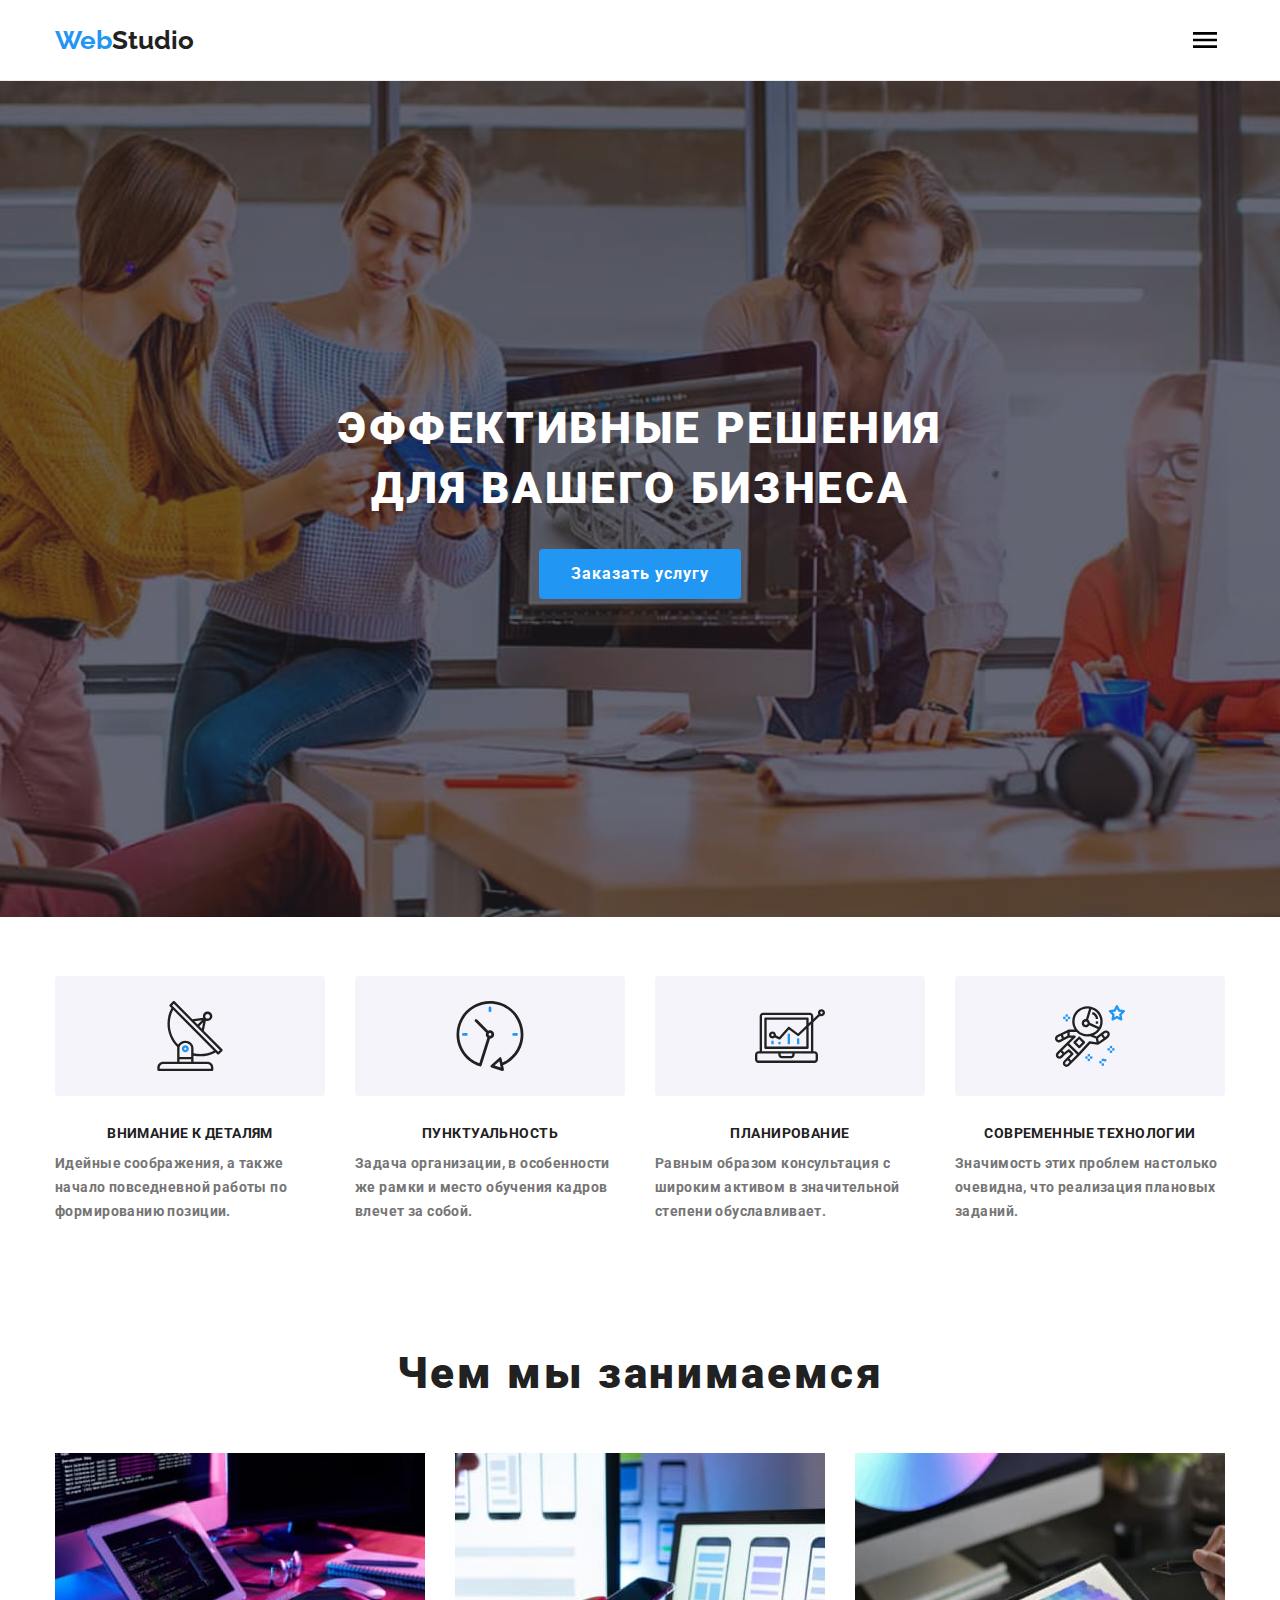
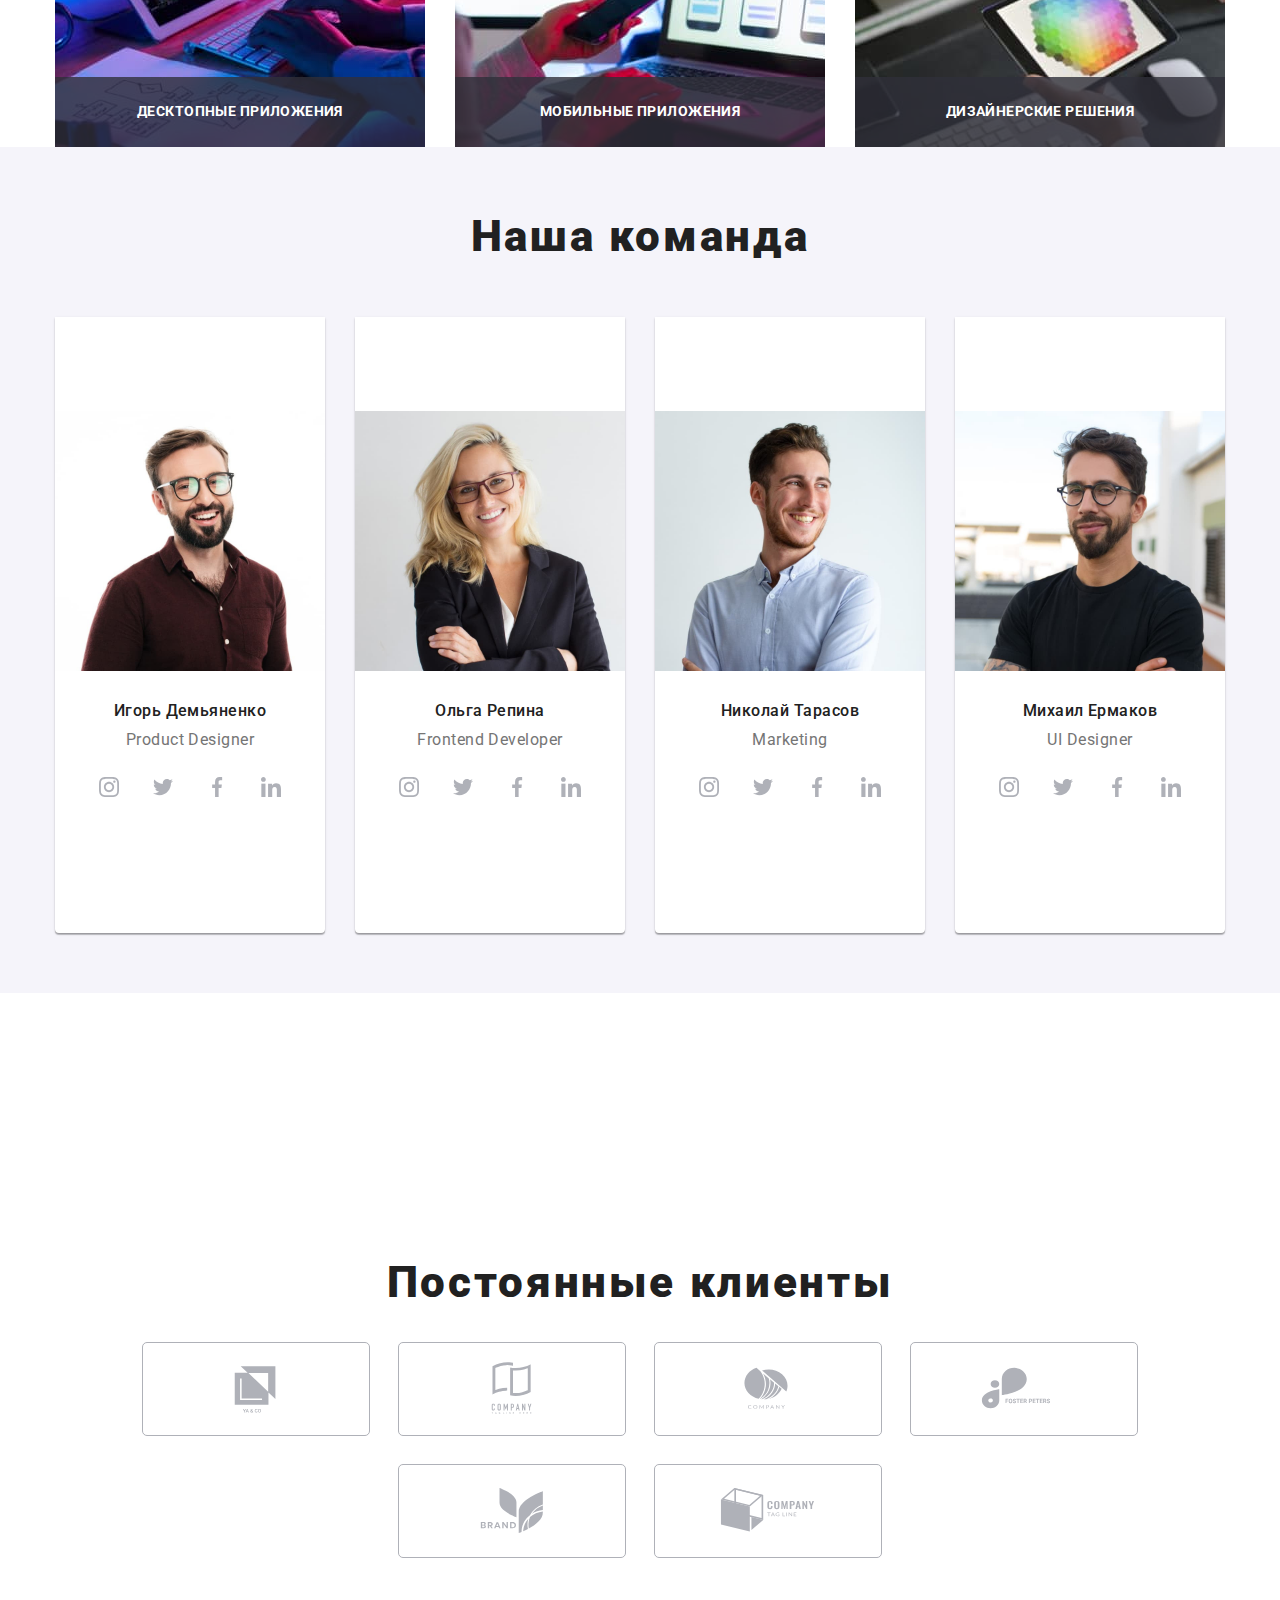
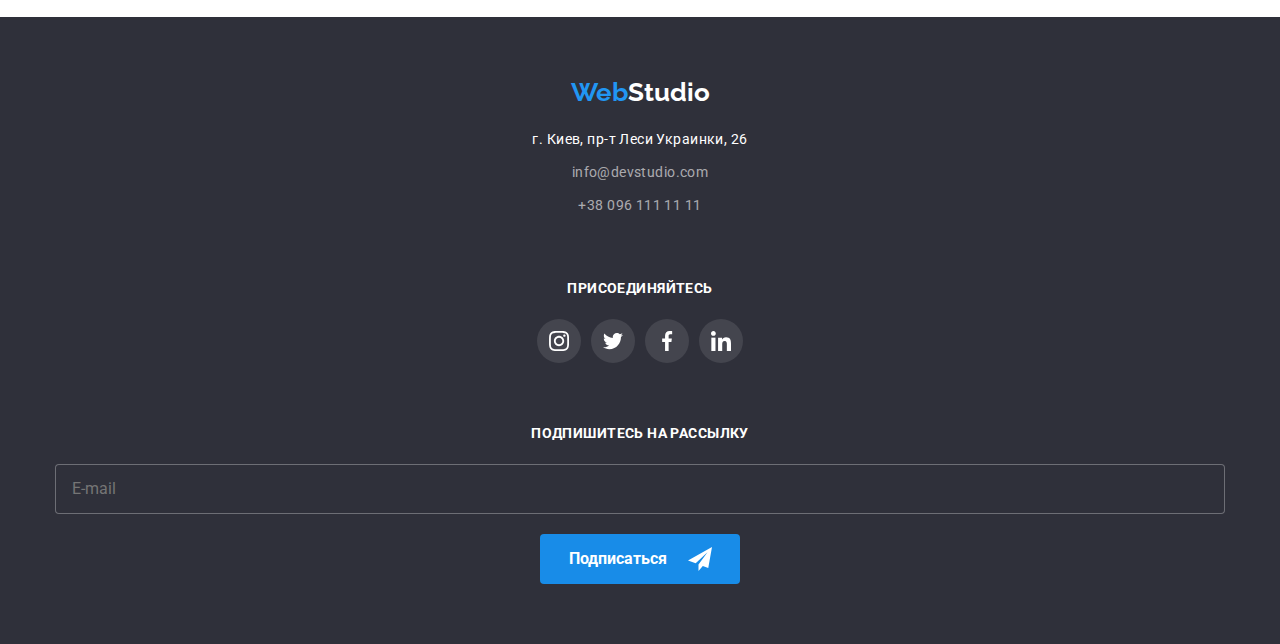
==== commit 04ad8288: "Update index.html" ====
--- a/index.html
+++ b/index.html
@@ -572,9 +572,11 @@
     <footer class="footer">
       <div class="container">
         <div class="footer-contacts">
-          <a href="./index.html" class="logo" lang="en"
-            >Web<span class="logo-footer">Studio</span></a
-          >
+          <div class="footer-logo">
+            <a href="./index.html" class="logo" lang="en"
+              >Web<span class="logo-footer">Studio</span></a
+            >
+          </div>
           <address class="address">
             <div class="footer-content">
               <ul class="footer-content__list">
--- a/css/main.min.css
+++ b/css/main.min.css
@@ -1 +1 @@
-:root{--accent-color: #2196f3;--hero-btn-color: #2196f3;--hero-title-color: #ffffff;--main-title-color: #212121;--main-text-color: #757575;--typical-margin: 30px}p,h1,h2,h3,h4,h5,h6{margin:0}ul,ol{margin:0;padding-left:0}button{cursor:pointer}img{display:block;max-width:100%;height:auto;width:100%}body{font-size:14px;font-family:"Roboto",sans-serif;color:var(--main-title-color)}.container{width:100%;margin:0 auto;padding-left:15px;padding-right:15px}@media screen and (min-width: 480px){.container{width:480px}}@media screen and (min-width: 768px){.container{width:768px}}@media screen and (min-width: 1200px){.container{width:1200px}}.menu-container{width:100%;margin:0 auto;padding-left:15px;padding-right:15px}.hidden-title{width:1px;height:1px;overflow:hidden;opacity:0;margin:-1px}.visually-hidden{position:absolute;white-space:nowrap;width:1px;height:1px;overflow:hidden;border:0;padding:0;clip:rect(0 0 0 0);clip-path:inset(50%);margin:-1px}.header .container{display:flex;align-items:center;text-decoration:none;min-height:80px}.header{border-bottom:1px solid #ececec}.navigation{display:flex;flex-wrap:wrap;display:none}.nav-list{display:flex;min-width:294px;gap:50px}.nav-list__link{list-style-type:none;font-family:"Roboto",sans-serif;font-style:normal;font-weight:500;font-size:14px;line-height:1.14;letter-spacing:.02em;color:var(--main-title-color);padding:32px 0;display:flex;position:relative}.nav-list__item{list-style-type:none}.nav-list__link.current::after{content:"";position:absolute;width:100%;height:4px;background-color:var(--hero-btn-color);border-radius:2px;left:0;bottom:0}.header-contacts{display:flex;flex-wrap:wrap;justify-content:flex-end;gap:10px;display:none}.header-contacts__link{font-family:"Roboto",sans-serif;font-style:normal;font-weight:500;font-size:14px;line-height:1.14;letter-spacing:.02em;color:var(--main-text-color);display:flex}.header-contacts{list-style-type:none}.header-contacts__link .link:hover,.header-contacts__link .link:focus{color:var(--accent-color);text-shadow:0px 4px 4px rgba(0,0,0,.25);transition:color 250ms cubic-bezier(0.4, 0, 0.2, 1);transition:text-shadow 250ms cubic-bezier(0.4, 0, 0.2, 1)}.link:hover,.link:focus{color:var(--accent-color);text-shadow:0px 4px 4px rgba(0,0,0,.25);transition:color 250ms cubic-bezier(0.4, 0, 0.2, 1);transition:text-shadow 250ms cubic-bezier(0.4, 0, 0.2, 1)}.contacts-icon{display:flex;align-items:center;justify-content:center;margin-right:10px;fill:currentColor}.menu-open-btn{display:flex;margin-left:auto;border:none;fill:#000;background-color:#fff}.menu-close-btn{display:flex;margin-left:auto;border:none;fill:#000;background-color:#fff;margin-bottom:4px}.mob-menu{position:fixed;top:0;left:0;background-color:#fff;z-index:1;width:100vw;height:100vh;padding:20px 0}.mob-menu .menu-container{display:flex;flex-direction:column;justify-content:space-between;height:100%;overflow-y:auto}.mob-menu-nav{list-style-type:none;display:flex;flex-direction:column;margin-left:40px}.mob-menu-nav__link{font-family:"Roboto",sans-serif;font-style:normal;font-weight:500;font-size:40px;line-height:1.18;letter-spacing:.02em;color:var(--main-title-color)}.mob-menu-nav__item:not(:last-child){margin-bottom:32px}.mob-menu-contacts{list-style-type:none;display:flex;flex-direction:column;margin-left:40px;margin-top:40px}.mob-menu-contacts__item:not(:last-child){margin-bottom:20px}.mob-menu-contacts__tel{font-family:"Roboto",sans-serif;font-weight:500;font-size:34px;line-height:1.18;letter-spacing:.02em;margin-top:302px;color:var(--accent-color)}.mob-menu-contacts__mail{font-family:"Roboto",sans-serif;font-weight:500;font-size:24px;line-height:1.17;letter-spacing:.02em;margin-top:32px;color:var(--main-text-color)}.mob-menu-soc{list-style-type:none;margin-top:64px;display:flex;flex-wrap:wrap;margin-left:40px}.mob-menu-soc__item:not(:first-child){padding-left:10px}.mob-menu-soc__link{font-family:"Roboto",sans-serif;font-weight:500;font-size:18px;line-height:1.22;letter-spacing:.02em;color:var(--accent-color);padding-right:10px}.mob-menu-soc__item{margin-bottom:10px;position:relative}.mob-menu-soc__item:not(:last-child)::after{content:"";position:absolute;width:22px;height:0px;right:-11px;bottom:11px;border:1px solid rgba(33,33,33,.2);transform:rotate(90deg)}.logo{font-family:"Raleway",sans-serif;font-style:normal;font-weight:700;font-size:26px;line-height:1.19;color:var(--accent-color);display:flex;margin-right:0 auto}.header-link{display:flex}.logo-text{color:var(--main-title-color)}.logo-footer{color:var(--hero-title-color)}.hero .container{display:flex;width:100%;padding:0}.hero{background-color:#2f303a;background-repeat:no-repeat;background-position:center;background-size:cover;width:100%;background-image:linear-gradient(rgba(47, 48, 58, 0.4), rgba(47, 48, 58, 0.4)),url(../img/hero-bg-mobile.jpg)}@media(min-device-pixel-ratio: 2),(min-resolution: 192dpi),(min-resolution: 2dppx){.hero{background-image:linear-gradient(rgba(47, 48, 58, 0.4), rgba(47, 48, 58, 0.4)),url(../img/hero-bg-mob-2x.jpg)}}@media screen and (min-width: 768px){.hero{background-image:linear-gradient(rgba(47, 48, 58, 0.4), rgba(47, 48, 58, 0.4)),url(../img/hero-bg-tablet.jpg)}}@media screen and (min-width: 768px)and (min-device-pixel-ratio: 2),screen and (min-width: 768px)and (min-resolution: 192dpi),screen and (min-width: 768px)and (min-resolution: 2dppx){.hero{background-image:linear-gradient(rgba(47, 48, 58, 0.4), rgba(47, 48, 58, 0.4)),url(../img/hero-bg-tab-2x.jpg)}}@media screen and (min-width: 1200px){.hero{max-width:1600px;height:100%;background-image:linear-gradient(rgba(47, 48, 58, 0.4), rgba(47, 48, 58, 0.4)),url(../img/hero-bg.jpg);margin:0 auto;padding:200px 0}}@media screen and (min-width: 1200px)and (min-device-pixel-ratio: 2),screen and (min-width: 1200px)and (min-resolution: 192dpi),screen and (min-width: 1200px)and (min-resolution: 2dppx){.hero{background-image:linear-gradient(rgba(47, 48, 58, 0.4), rgba(47, 48, 58, 0.4)),url(../img/hero-bg-2x.jpg)}}.title{text-align:center;color:var(--main-title-color);margin:50px;font-size:26px;font-weight:900;line-height:1.62;letter-spacing:.06em}@media screen and (min-width: 1200px){.title{font-size:44px;font-weight:900;line-height:1.36;letter-spacing:.06em;padding-top:200px}}.hero-list{display:flex;flex-direction:column;margin:0 auto;flex-wrap:wrap}.hero-list__title{text-transform:uppercase;color:var(--hero-title-color);text-align:center;max-width:360px;height:auto;padding-top:118px;padding-bottom:var(--typical-margin);font-size:26px;font-weight:900;line-height:1.62;letter-spacing:.06em}@media screen and (min-width: 1200px){.hero-list__title{font-size:44px;font-weight:900;line-height:1.36;letter-spacing:.06em;max-width:696px}}.hero-list__btn{cursor:pointer;font-family:inherit;font-weight:700;font-size:16px;line-height:1.88;letter-spacing:.06em;color:#fff;background-color:var(--hero-btn-color);display:inline-block;padding:10px 32px;margin:0 auto;margin-bottom:118px;border:none;border-radius:4px}.hero-list__btn:hover,.hero-list__btn:focus{background:#188ce8;box-shadow:0px 4px 4px rgba(0,0,0,.15);border-radius:4px;transition:background 250ms cubic-bezier(0.4, 0, 0.2, 1);transition:box-shadow 250ms cubic-bezier(0.4, 0, 0.2, 1)}.about{padding:60px 0}.about-list{list-style-type:none;padding:0;display:flex;flex-wrap:wrap;gap:30px}.about-list .about-content__text{flex-basis:25%}.about-list__item{width:100%}@media screen and (min-width: 768px){.about-list__item{width:calc((100% - 30px)/2)}}@media screen and (min-width: 1200px){.about-list__item{width:calc((100% - 90px)/4)}}.about-list__card{height:120px;display:flex;align-items:center;justify-content:center;background:#f5f4fa;border-radius:4px}.about-content__title{font-size:14px;font-weight:700;line-height:1.14;letter-spacing:.03em;text-transform:uppercase;color:var(--main-title-color);margin-top:30px;margin-bottom:10px;text-align:left}@media screen and (min-width: 480px){.about-content__title{text-align:center}}.about-content__text{font-size:400;font-weight:700;line-height:1.71;letter-spacing:.03em;color:var(--main-text-color);min-width:270px;height:100%}.gallery{display:none}@media screen and (min-width: 1200px){.gallery{display:flex;flex-wrap:wrap;justify-content:center}}.gallery-title{padding-top:60px;margin:0}@media screen and (min-width: 480px){.gallery-title{padding-bottom:30px}}@media screen and (min-width: 1200px){.gallery-title{padding-bottom:50px}}.gallery-list{list-style-type:none;display:flex;flex-wrap:wrap;justify-content:center;gap:30px}.gallery-list__item{position:relative}.gallery-list__label{font-size:14px;font-weight:700;line-height:1.14;letter-spacing:.03em;text-transform:uppercase;display:flex;justify-content:center;text-align:center;color:#fff;position:absolute;bottom:0;left:0;width:100%;height:70px;background-color:rgba(47,48,58,.8);text-align:center;padding:27px 0}.team{background-color:#f5f4fa}.team-title{padding-top:60px}@media screen and (min-width: 480px){.team-title{padding-bottom:30px;margin:0}}@media screen and (min-width: 1200px){.team-title{padding-bottom:50px;margin:0}}.team-list{list-style-type:none;display:flex;flex-wrap:wrap;gap:30px;padding-bottom:60px}.team-list__item{width:100%;height:auto;background-color:var(--hero-title-color);box-shadow:0px 1px 3px rgba(0,0,0,.12),0px 1px 1px rgba(0,0,0,.14),0px 2px 1px rgba(0,0,0,.2);border-radius:0px 0px 4px 4px}@media screen and (min-width: 768px){.team-list__item{width:calc((100% - 30px)/2)}}@media screen and (min-width: 1200px){.team-list__item{width:calc((100% - 90px)/4);padding:94px 0}}.team-list__card{padding-top:var(--typical-margin);padding-bottom:var(--typical-margin)}.team-list__title{font-weight:500;font-size:16px;line-height:1.19;letter-spacing:.03em;text-align:center;color:var(--main-title-color);margin-bottom:10px}.team-list__text{font-weight:400;font-size:16px;line-height:1.19;letter-spacing:.03em;text-align:center;color:var(--main-text-color);margin-bottom:16px}.team-soc{list-style-type:none;display:flex;justify-content:center}.team-soc__item{width:44px;height:44px;margin-right:10px}.team-soc__item:last-child{margin-right:0}.team-soc__link{width:100%;height:100%;background-color:var(--hero-title-color);border-radius:50%;display:flex;align-items:center;justify-content:center;fill:#afb1b8}.team-soc__link:hover,.team-soc__link:focus{background-color:#2196f3;transition:background-color 250ms cubic-bezier(0.4, 0, 0.2, 1)}.team-soc__link:hover .team-soc__icon,.team-soc__link:hover .team-soc__icon,.team-soc__link:focus .team-soc__icon,.team-soc__link:focus .team-soc__icon{fill:#fff;transition:fill 250ms cubic-bezier(0.4, 0, 0.2, 1)}.clients-list{list-style-type:none;display:flex;flex-wrap:wrap;justify-content:center;gap:30px;padding-bottom:60px}.clients-list__item{width:170px;height:92px;border-radius:4px;outline:1px solid #afb1b8}.clients-list__item:hover,.clients-list__item:focus{outline:1px solid var(--accent-color);transition:outline 250ms cubic-bezier(0.4, 0, 0.2, 1)}.clients-list__link{width:100%;height:100%;display:flex;align-items:center;justify-content:center;fill:#afb1b8}.clients-list__link:hover,.clients-list__link:focus{fill:var(--accent-color);transition:fill 250ms cubic-bezier(0.4, 0, 0.2, 1)}.section{padding:94px 0}.btn-list{list-style-type:none;margin-bottom:40px}@media screen and (min-width: 480px){.btn-list{display:flex;flex-wrap:wrap}}@media screen and (min-width: 768px){.btn-list{justify-content:center;margin-bottom:14px}}@media screen and (min-width: 1200px){.btn-list{justify-content:center;margin-bottom:34px}}@media screen and (min-width: 480px){.btn-list__item{margin-bottom:15px}.btn-list__item:not(:last-child){margin-right:8px}}@media screen and (min-width: 768px){.btn-list__item{margin-bottom:30px}}@media screen and (min-width: 1200px){.btn-list__item:not(:last-child){margin-right:8px}}.btn-list__text{font-weight:500;font-size:16px;line-height:1.62;letter-spacing:.03em;text-align:center;cursor:pointer;color:var(--main-title-color);background:#f5f4fa;display:inline-block;border:none;border-radius:4px;padding:6px 22px}.btn-list__text .current:hover .btn-list__text .current:focus{background-color:var(--hero-btn-color);color:var(--hero-title-color)}.btn-list__text:hover,.btn-list__text:focus{background-color:var(--hero-btn-color);color:var(--hero-title-color);box-shadow:0px 3px 1px rgba(0,0,0,.1),0px 1px 2px rgba(0,0,0,.08),0px 2px 2px rgba(0,0,0,.12);transition:background-color 250ms cubic-bezier(0.4, 0, 0.2, 1);transition:color 250ms cubic-bezier(0.4, 0, 0.2, 1);transition:box-shadow 250ms cubic-bezier(0.4, 0, 0.2, 1)}.benefits{list-style-type:none;display:flex;flex-wrap:wrap;justify-content:center;gap:30px;margin-top:-30px}.benefits-list{width:100%;max-width:370px;margin:0 auto;display:flex;flex-direction:column;height:100%}@media screen and (min-width: 768px){.benefits-list{width:calc((100% - 30px)/2)}}@media screen and (min-width: 1200px){.benefits-list{width:calc((100% - 90px)/3)}}.benefits-list:hover .benefits-item__top-text{transform:translateY(0);display:flex}.benefits-item__card{position:relative;overflow:hidden}.benefits-item__top-text{font-size:18px;font-weight:400;line-height:1.56;letter-spacing:.03em;font-family:"Roboto";font-style:normal;position:absolute;top:0;color:var(--hero-title-color);background:rgba(33,150,243,.9);box-shadow:0px 4px 4px rgba(0,0,0,.25);height:100%;line-height:1.5555555556;text-align:left;padding:63px 24px;display:flex;align-items:center;transform:translateY(101%);transition:transform 250ms cubic-bezier(0.4, 0, 0.2, 1)}.benefits-list__link{display:flex;display:inline-block}.benefits-list__link:hover,.benefits-list__link:focus{box-shadow:0px 1px 1px rgba(0,0,0,.12),0px 4px 4px rgba(0,0,0,.06),1px 4px 6px rgba(0,0,0,.16);transition:box-shadow 250ms cubic-bezier(0.4, 0, 0.2, 1)}.benefits-content{padding:20px 24px;border-right:1px solid #eee;border-left:1px solid #eee;border-bottom:1px solid #eee}.benefits-content__title{font-size:18px;font-weight:700;line-height:2;letter-spacing:.06em;color:var(--main-title-color);margin-bottom:4px}.benefits-content__text{font-size:16px;font-weight:400;line-height:1.88;letter-spacing:.03em;color:var(--main-text-color)}.current{color:var(--hero-btn-color)}.footer{background-color:#2f303a;padding:60px 0}.footer .container{display:flex;flex-direction:column;justify-content:space-around;gap:60px}.footer-content{max-width:231px;min-height:81px;margin-top:20px;display:flex;justify-content:center}.footer-content__list{list-style-type:none;margin:0 auto}.footer-contacts__item{font-style:normal;font-weight:400;font-size:14px;line-height:1.71;letter-spacing:.03em;color:var(--hero-title-color);margin-bottom:9px}.footer-contacts__link{font-style:normal;font-size:14px;line-height:1.71;letter-spacing:.03em;color:rgba(255,255,255,.6);text-align:center}.footer-contacts__link:not(:last-child){margin-bottom:9px}.footer-slogan-list{list-style-type:none;display:flex;justify-content:center}.footer-slogan-title{font-family:"Roboto";font-style:normal;font-weight:700;font-size:14px;letter-spacing:.03em;text-transform:uppercase;color:#fff;margin-bottom:20px;text-align:left}.footer-slogan-item{width:44px;height:44px;margin-right:10px}.footer-slogan-link{width:100%;height:100%;background:rgba(255,255,255,.1);border-radius:50%;display:flex;align-items:center;justify-content:center;fill:var(--hero-title-color)}.footer-slogan-link:hover,.footer-slogan-link:focus{background-color:#2196f3;transition:background-color 250ms cubic-bezier(0.4, 0, 0.2, 1)}@media screen and (min-width: 480px){.footer-newsletter{width:100%;display:flex;flex-direction:column;gap:30px}}@media screen and (min-width: 768px){.footer-newsletter{width:calc((100% - 30px)/2)}}@media screen and (min-width: 1200px){.footer-newsletter{width:570px;height:auto;display:flex;flex-direction:column;gap:30px}}.footer-subscribe{display:flex;flex-wrap:wrap;justify-content:space-between}.input-footer{width:358px;height:50px;border:1px solid rgba(255,255,255,.3);border-radius:4px;background-color:#2f303a;font-family:"Roboto",sans-serif;font-style:normal;font-weight:400;font-size:16px;line-height:1.25;color:rgba(255,255,255,.6);padding-left:16px}.footer-wrap{position:relative}.btn-footer{background-color:#188ce8;color:#fff;width:200px;height:50px;font-weight:700;font-size:16px;line-height:1.88;padding:10px 10px 10px 29px;border:none;border-radius:4px;display:flex}.send-icon{position:absolute;right:28px;top:50%;transform:translateY(-50%);fill:#fff}.backdrop{width:100vw;height:100vh;background-color:rgba(0,0,0,.2);position:fixed;top:0;transition:opacity 300ms,visibility 300ms}.modal{width:528px;background-color:#fff;border-radius:4px;position:absolute;top:50%;left:50%;transform:translate(-50%, -50%) scale(1);transition:transform 300ms;padding:40px}.backdrop.is-hidden .modal{transform:translate(-50%, -50%) scale(0);opacity:0}.modal-close-btn{position:absolute;right:8px;top:8px;border:none;background-color:inherit}.modal-close-icon{width:30px;height:30px;background-color:#fff;border:1px solid rgba(0,0,0,.1);border-radius:50%;display:flex;align-items:center;justify-content:center;padding:6px}.modal-close-icon:hover,.modal-close-icon:focus{fill:#2196f3;transition:background-color 250ms cubic-bezier(0.4, 0, 0.2, 1)}.is-hidden{visibility:hidden;opacity:0;pointer-events:none}.no-scroll{overflow:hidden}.form-title{font-size:20px;font-weight:700;line-height:1.15;letter-spacing:.03em;text-align:center;margin-bottom:12px}.form-group{display:flex;flex-direction:column;width:100%;margin-bottom:10px}.form-label{margin-bottom:4px;font-weight:400;font-size:12px;line-height:1.16;letter-spacing:.01em;color:#757575}.form-input{width:448px;height:40px;border:1px solid rgba(33,33,33,.2);border-radius:4px;padding-left:42px}.form-input:focus{border:1px solid #2196f3;border-radius:4px}.form-group input::placeholder{font-size:14px;font-weight:400;line-height:1.14;letter-spacing:.01em;color:rgba(117,117,117,.5)}.input-wrap{position:relative;outline:none}.modal-icon{position:absolute;left:12px;top:50%;transform:translateY(-50%)}.form-input:focus+.modal-icon{fill:var(--accent-color)}.form-area{margin-bottom:20px}textarea{width:100%;height:120px;border:1px solid rgba(33,33,33,.2);border-radius:4px;resize:none;padding:12px 16px}.form-text:focus{border:1px solid #2196f3;border-radius:4px}.form-check{display:block;margin-bottom:30px;display:flex;align-items:center;justify-content:center}.input-check{width:16px;height:15px}.check-text{font-size:14px;font-weight:400;line-height:1.71;letter-spacing:.03em;color:#757575;display:flex;align-items:center;margin-right:4px}.check-text::before{content:"";width:16px;height:15px;border:2px solid #212121;border-radius:3px;margin-right:8.38px}.input-check:checked+.check-text::before{background-color:var(--accent-color);background-image:url(../img/checked.svg);border:none;background-repeat:no-repeat;background-position:center}.input-check:focus+.check-text::before::before{border-color:var(--accent-color)}.check-terms{font-size:14px;font-weight:400;line-height:1.71;letter-spacing:.03em;text-decoration-line:underline;color:var(--accent-color)}.btn-modal{background-color:#188ce8;color:#fff;width:200px;height:50px;font-weight:700;font-size:16px;line-height:1.88;letter-spacing:.06em;display:inline-block;padding:10px 55px;margin:0 auto;border:none;border-radius:4px;display:flex;justify-content:center}.btn-modal:hover,.btn-modal:focus{box-shadow:0px 4px 4px rgba(0,0,0,.25)}/*# sourceMappingURL=main.min.css.map */+:root{--accent-color: #2196f3;--hero-btn-color: #2196f3;--hero-title-color: #ffffff;--main-title-color: #212121;--main-text-color: #757575;--typical-margin: 30px}p,h1,h2,h3,h4,h5,h6{margin:0}ul,ol{margin:0;padding-left:0}button{cursor:pointer}img{display:block;max-width:100%;height:auto;width:100%}body{font-size:14px;font-family:"Roboto",sans-serif;color:var(--main-title-color)}.container{width:100%;margin:0 auto;padding-left:15px;padding-right:15px}@media screen and (min-width: 480px){.container{width:480px}}@media screen and (min-width: 768px){.container{width:768px}}@media screen and (min-width: 1200px){.container{width:1200px}}.menu-container{width:100%;margin:0 auto;padding-left:15px;padding-right:15px}.hidden-title{width:1px;height:1px;overflow:hidden;opacity:0;margin:-1px}.visually-hidden{position:absolute;white-space:nowrap;width:1px;height:1px;overflow:hidden;border:0;padding:0;clip:rect(0 0 0 0);clip-path:inset(50%);margin:-1px}.header .container{display:flex;align-items:center;text-decoration:none;min-height:80px}.header{border-bottom:1px solid #ececec}.navigation{display:flex;flex-wrap:wrap;display:none}.nav-list{display:flex;min-width:294px;gap:50px}.nav-list__link{list-style-type:none;font-family:"Roboto",sans-serif;font-style:normal;font-weight:500;font-size:14px;line-height:1.14;letter-spacing:.02em;color:var(--main-title-color);padding:32px 0;display:flex;position:relative}.nav-list__item{list-style-type:none}.nav-list__link.current::after{content:"";position:absolute;width:100%;height:4px;background-color:var(--hero-btn-color);border-radius:2px;left:0;bottom:0}.header-contacts{display:flex;flex-wrap:wrap;justify-content:flex-end;gap:10px;display:none}.header-contacts__link{font-family:"Roboto",sans-serif;font-style:normal;font-weight:500;font-size:14px;line-height:1.14;letter-spacing:.02em;color:var(--main-text-color);display:flex}.header-contacts{list-style-type:none}.header-contacts__link .link:hover,.header-contacts__link .link:focus{color:var(--accent-color);text-shadow:0px 4px 4px rgba(0,0,0,.25);transition:color 250ms cubic-bezier(0.4, 0, 0.2, 1);transition:text-shadow 250ms cubic-bezier(0.4, 0, 0.2, 1)}.link:hover,.link:focus{color:var(--accent-color);text-shadow:0px 4px 4px rgba(0,0,0,.25);transition:color 250ms cubic-bezier(0.4, 0, 0.2, 1);transition:text-shadow 250ms cubic-bezier(0.4, 0, 0.2, 1)}.contacts-icon{display:flex;align-items:center;justify-content:center;margin-right:10px;fill:currentColor}.menu-open-btn{display:flex;margin-left:auto;border:none;fill:#000;background-color:#fff}.menu-open-btn:hover,.menu-open-btn:focus{fill:var(--accent-color);transition:color 250ms cubic-bezier(0.4, 0, 0.2, 1)}.menu-close-btn{display:flex;margin-left:auto;border:none;fill:#000;background-color:#fff;margin-bottom:4px}.menu-close-btn:hover,.menu-close-btn:focus{fill:var(--accent-color)}.mob-menu{position:fixed;top:0;left:0;background-color:#fff;z-index:1;width:100vw;height:100vh;padding:20px 0}.mob-menu .menu-container{display:flex;flex-direction:column;justify-content:space-between;height:100%;overflow-y:auto}.mob-menu-nav{list-style-type:none;display:flex;flex-direction:column;margin-left:40px}.mob-menu-nav__link{font-family:"Roboto",sans-serif;font-style:normal;font-weight:500;font-size:40px;line-height:1.18;letter-spacing:.02em;color:var(--main-title-color)}.mob-menu-nav__item:not(:last-child){margin-bottom:32px}.mob-menu-contacts{list-style-type:none;display:flex;flex-direction:column;margin-left:40px;margin-top:40px}.mob-menu-contacts__item:not(:last-child){margin-bottom:20px}.mob-menu-contacts__tel{font-family:"Roboto",sans-serif;font-weight:500;font-size:34px;line-height:1.18;letter-spacing:.02em;margin-top:302px;color:var(--accent-color)}.mob-menu-contacts__mail{font-family:"Roboto",sans-serif;font-weight:500;font-size:24px;line-height:1.17;letter-spacing:.02em;margin-top:32px;color:var(--main-text-color)}.mob-menu-soc{list-style-type:none;margin-top:64px;display:flex;flex-wrap:wrap;margin-left:40px}.mob-menu-soc__item:not(:first-child){padding-left:10px}.mob-menu-soc__link{font-family:"Roboto",sans-serif;font-weight:500;font-size:18px;line-height:1.22;letter-spacing:.02em;color:var(--accent-color);padding-right:10px}.mob-menu-soc__item{margin-bottom:10px;position:relative}.mob-menu-soc__item:not(:last-child)::after{content:"";position:absolute;width:22px;height:0px;right:-11px;bottom:11px;border:1px solid rgba(33,33,33,.2);transform:rotate(90deg)}.logo{font-family:"Raleway",sans-serif;font-style:normal;font-weight:700;font-size:26px;line-height:1.19;color:var(--accent-color);display:flex;margin-right:0 auto}.header-link{display:flex}.logo-text{color:var(--main-title-color)}.logo-footer{color:var(--hero-title-color)}.hero .container{display:flex;width:100%;padding:0}.hero{background-color:#2f303a;background-repeat:no-repeat;background-position:center;background-size:cover;width:100%;background-image:linear-gradient(rgba(47, 48, 58, 0.4), rgba(47, 48, 58, 0.4)),url(../img/hero-bg-mobile.jpg)}@media(min-device-pixel-ratio: 2),(min-resolution: 192dpi),(min-resolution: 2dppx){.hero{background-image:linear-gradient(rgba(47, 48, 58, 0.4), rgba(47, 48, 58, 0.4)),url(../img/hero-bg-mob-2x.jpg)}}@media screen and (min-width: 768px){.hero{background-image:linear-gradient(rgba(47, 48, 58, 0.4), rgba(47, 48, 58, 0.4)),url(../img/hero-bg-tablet.jpg)}}@media screen and (min-width: 768px)and (min-device-pixel-ratio: 2),screen and (min-width: 768px)and (min-resolution: 192dpi),screen and (min-width: 768px)and (min-resolution: 2dppx){.hero{background-image:linear-gradient(rgba(47, 48, 58, 0.4), rgba(47, 48, 58, 0.4)),url(../img/hero-bg-tab-2x.jpg)}}@media screen and (min-width: 1200px){.hero{max-width:1600px;height:100%;background-image:linear-gradient(rgba(47, 48, 58, 0.4), rgba(47, 48, 58, 0.4)),url(../img/hero-bg.jpg);margin:0 auto;padding:200px 0}}@media screen and (min-width: 1200px)and (min-device-pixel-ratio: 2),screen and (min-width: 1200px)and (min-resolution: 192dpi),screen and (min-width: 1200px)and (min-resolution: 2dppx){.hero{background-image:linear-gradient(rgba(47, 48, 58, 0.4), rgba(47, 48, 58, 0.4)),url(../img/hero-bg-2x.jpg)}}.title{text-align:center;color:var(--main-title-color);margin:50px;font-size:26px;font-weight:900;line-height:1.62;letter-spacing:.06em}@media screen and (min-width: 1200px){.title{font-size:44px;font-weight:900;line-height:1.36;letter-spacing:.06em;padding-top:200px}}.hero-list{display:flex;flex-direction:column;margin:0 auto;flex-wrap:wrap}.hero-list__title{text-transform:uppercase;color:var(--hero-title-color);text-align:center;max-width:360px;height:auto;padding-top:118px;padding-bottom:var(--typical-margin);font-size:26px;font-weight:900;line-height:1.62;letter-spacing:.06em}@media screen and (min-width: 1200px){.hero-list__title{font-size:44px;font-weight:900;line-height:1.36;letter-spacing:.06em;max-width:696px}}.hero-list__btn{cursor:pointer;font-family:inherit;font-weight:700;font-size:16px;line-height:1.88;letter-spacing:.06em;color:#fff;background-color:var(--hero-btn-color);display:inline-block;padding:10px 32px;margin:0 auto;margin-bottom:118px;border:none;border-radius:4px}.hero-list__btn:hover,.hero-list__btn:focus{background:#188ce8;box-shadow:0px 4px 4px rgba(0,0,0,.15);border-radius:4px;transition:background 250ms cubic-bezier(0.4, 0, 0.2, 1);transition:box-shadow 250ms cubic-bezier(0.4, 0, 0.2, 1)}.about{padding:60px 0}.about-list{list-style-type:none;padding:0;display:flex;flex-wrap:wrap;gap:30px}.about-list .about-content__text{flex-basis:25%}.about-list__item{width:100%}@media screen and (min-width: 768px){.about-list__item{width:calc((100% - 30px)/2)}}@media screen and (min-width: 1200px){.about-list__item{width:calc((100% - 90px)/4)}}.about-list__card{height:120px;display:flex;align-items:center;justify-content:center;background:#f5f4fa;border-radius:4px}.about-content__title{font-size:14px;font-weight:700;line-height:1.14;letter-spacing:.03em;text-transform:uppercase;color:var(--main-title-color);margin-top:30px;margin-bottom:10px;text-align:left}@media screen and (min-width: 480px){.about-content__title{text-align:center}}.about-content__text{font-size:400;font-weight:700;line-height:1.71;letter-spacing:.03em;color:var(--main-text-color);min-width:270px;height:100%}.gallery{display:none}@media screen and (min-width: 1200px){.gallery{display:flex;flex-wrap:wrap;justify-content:center}}.gallery-title{padding-top:60px;margin:0}@media screen and (min-width: 480px){.gallery-title{padding-bottom:30px}}@media screen and (min-width: 1200px){.gallery-title{padding-bottom:50px}}.gallery-list{list-style-type:none;display:flex;flex-wrap:wrap;justify-content:center;gap:30px}.gallery-list__item{position:relative}.gallery-list__label{font-size:14px;font-weight:700;line-height:1.14;letter-spacing:.03em;text-transform:uppercase;display:flex;justify-content:center;text-align:center;color:#fff;position:absolute;bottom:0;left:0;width:100%;height:70px;background-color:rgba(47,48,58,.8);text-align:center;padding:27px 0}.team{background-color:#f5f4fa;padding-bottom:60px}.team-title{padding-top:60px}@media screen and (min-width: 480px){.team-title{padding-bottom:30px;margin:0}}@media screen and (min-width: 1200px){.team-title{padding-bottom:50px;margin:0}}.team-list{list-style-type:none;display:flex;flex-wrap:wrap;gap:30px}.team-list__item{width:100%;height:auto;background-color:var(--hero-title-color);box-shadow:0px 1px 3px rgba(0,0,0,.12),0px 1px 1px rgba(0,0,0,.14),0px 2px 1px rgba(0,0,0,.2);border-radius:0px 0px 4px 4px}@media screen and (min-width: 768px){.team-list__item{width:calc((100% - 30px)/2)}}@media screen and (min-width: 1200px){.team-list__item{width:calc((100% - 90px)/4);padding:94px 0}}.team-list__card{padding-top:var(--typical-margin);padding-bottom:var(--typical-margin)}.team-list__title{font-weight:500;font-size:16px;line-height:1.19;letter-spacing:.03em;text-align:center;color:var(--main-title-color);margin-bottom:10px}.team-list__text{font-weight:400;font-size:16px;line-height:1.19;letter-spacing:.03em;text-align:center;color:var(--main-text-color);margin-bottom:16px}.team-soc{list-style-type:none;display:flex;justify-content:center}.team-soc__item{width:44px;height:44px;margin-right:10px}.team-soc__item:last-child{margin-right:0}.team-soc__link{width:100%;height:100%;background-color:var(--hero-title-color);border-radius:50%;display:flex;align-items:center;justify-content:center;fill:#afb1b8}.team-soc__link:hover,.team-soc__link:focus{background-color:#2196f3;transition:background-color 250ms cubic-bezier(0.4, 0, 0.2, 1)}.team-soc__link:hover .team-soc__icon,.team-soc__link:hover .team-soc__icon,.team-soc__link:focus .team-soc__icon,.team-soc__link:focus .team-soc__icon{fill:#fff;transition:fill 250ms cubic-bezier(0.4, 0, 0.2, 1)}.clients-title{margin:60px 0 30px 0}.clients-list{list-style-type:none;display:flex;flex-wrap:wrap;justify-content:center;gap:30px;margin-bottom:60px}.clients-list__item{width:170px;height:92px;border-radius:4px;outline:1px solid #afb1b8}.clients-list__item:hover,.clients-list__item:focus{outline:1px solid var(--accent-color);transition:outline 250ms cubic-bezier(0.4, 0, 0.2, 1)}@media screen and (min-width: 768px){.clients-list__item{width:226px}}.clients-list__link{width:100%;height:100%;display:flex;align-items:center;justify-content:center;fill:#afb1b8}.clients-list__link:hover,.clients-list__link:focus{fill:var(--accent-color);transition:fill 250ms cubic-bezier(0.4, 0, 0.2, 1)}.section{padding:94px 0}.btn-list{list-style-type:none;margin-bottom:40px}@media screen and (min-width: 480px){.btn-list{display:flex;flex-wrap:wrap}}@media screen and (min-width: 768px){.btn-list{justify-content:center;margin-bottom:14px}}@media screen and (min-width: 1200px){.btn-list{justify-content:center;margin-bottom:34px}}@media screen and (min-width: 480px){.btn-list__item{margin-bottom:15px}.btn-list__item:not(:last-child){margin-right:8px}}@media screen and (min-width: 768px){.btn-list__item{margin-bottom:30px}}@media screen and (min-width: 1200px){.btn-list__item:not(:last-child){margin-right:8px}}.btn-list__text{font-weight:500;font-size:16px;line-height:1.62;letter-spacing:.03em;text-align:center;cursor:pointer;color:var(--main-title-color);background:#f5f4fa;display:inline-block;border:none;border-radius:4px;padding:6px 22px}.btn-list__text .current:hover .btn-list__text .current:focus{background-color:var(--hero-btn-color);color:var(--hero-title-color)}.btn-list__text:hover,.btn-list__text:focus{background-color:var(--hero-btn-color);color:var(--hero-title-color);box-shadow:0px 3px 1px rgba(0,0,0,.1),0px 1px 2px rgba(0,0,0,.08),0px 2px 2px rgba(0,0,0,.12);transition:background-color 250ms cubic-bezier(0.4, 0, 0.2, 1);transition:color 250ms cubic-bezier(0.4, 0, 0.2, 1);transition:box-shadow 250ms cubic-bezier(0.4, 0, 0.2, 1)}.benefits{list-style-type:none;display:flex;flex-wrap:wrap;justify-content:center;gap:30px;margin-top:-30px}.benefits-list{width:100%;max-width:370px;margin:0 auto;display:flex;flex-direction:column;height:100%}@media screen and (min-width: 768px){.benefits-list{width:calc((100% - 30px)/2)}}@media screen and (min-width: 1200px){.benefits-list{width:calc((100% - 90px)/3)}}.benefits-list:hover .benefits-item__top-text{transform:translateY(0);display:flex}.benefits-item__card{position:relative;overflow:hidden}.benefits-item__top-text{font-size:18px;font-weight:400;line-height:1.56;letter-spacing:.03em;font-family:"Roboto";font-style:normal;position:absolute;top:0;color:var(--hero-title-color);background:rgba(33,150,243,.9);box-shadow:0px 4px 4px rgba(0,0,0,.25);height:100%;line-height:1.5555555556;text-align:left;padding:63px 24px;display:flex;align-items:center;transform:translateY(101%);transition:transform 250ms cubic-bezier(0.4, 0, 0.2, 1)}.benefits-list__link{display:flex;display:inline-block}.benefits-list__link:hover,.benefits-list__link:focus{box-shadow:0px 1px 1px rgba(0,0,0,.12),0px 4px 4px rgba(0,0,0,.06),1px 4px 6px rgba(0,0,0,.16);transition:box-shadow 250ms cubic-bezier(0.4, 0, 0.2, 1)}.benefits-content{padding:20px 24px;border-right:1px solid #eee;border-left:1px solid #eee;border-bottom:1px solid #eee}.benefits-content__title{font-size:18px;font-weight:700;line-height:2;letter-spacing:.06em;color:var(--main-title-color);margin-bottom:4px}.benefits-content__text{font-size:16px;font-weight:400;line-height:1.88;letter-spacing:.03em;color:var(--main-text-color)}.current{color:var(--hero-btn-color)}.footer{background-color:#2f303a;padding:60px 0}.footer-logo{display:flex;justify-content:center;margin-bottom:20px}.address{display:flex;justify-content:center}.footer-content{max-width:231px;min-height:81px}.footer-content__list{list-style-type:none}.footer-contacts{display:flex;flex-direction:column;justify-content:center;margin-bottom:60px}.footer-contacts__item{font-style:normal;font-weight:400;font-size:14px;line-height:1.71;letter-spacing:.03em;color:var(--hero-title-color);margin-bottom:9px}.footer-contacts__link{font-style:normal;font-size:14px;line-height:1.71;letter-spacing:.03em;color:rgba(255,255,255,.6);text-align:center}.footer-contacts__link:not(:last-child){padding-bottom:9px}.footer-slogan{display:flex;flex-direction:column;gap:20px;margin-bottom:60px}.footer-slogan-list{list-style-type:none;display:flex;justify-content:center}.footer-slogan-title{font-family:"Roboto";font-style:normal;font-weight:700;font-size:14px;letter-spacing:.03em;text-transform:uppercase;color:#fff;text-align:center}.footer-slogan-item{width:44px;height:44px}.footer-slogan-item:not(:last-child){margin-right:10px}.footer-slogan-link{width:100%;height:100%;background:rgba(255,255,255,.1);border-radius:50%;display:flex;align-items:center;justify-content:center;fill:var(--hero-title-color)}.footer-slogan-link:hover,.footer-slogan-link:focus{background-color:#2196f3;transition:background-color 250ms cubic-bezier(0.4, 0, 0.2, 1)}.footer-newsletter{width:100%;display:flex;flex-direction:column}.footer-subscribe{display:flex;flex-wrap:wrap;justify-content:center;gap:20px}.input-footer{width:100%;height:50px;border:1px solid rgba(255,255,255,.3);border-radius:4px;background-color:#2f303a;font-family:"Roboto",sans-serif;font-style:normal;font-weight:400;font-size:16px;line-height:1.25;color:rgba(255,255,255,.6);padding-left:16px}.footer-wrap{position:relative}.btn-footer{background-color:#188ce8;color:#fff;width:200px;height:50px;font-weight:700;font-size:16px;line-height:1.88;padding:10px 10px 10px 29px;border:none;border-radius:4px;display:flex}.send-icon{position:absolute;right:28px;top:50%;transform:translateY(-50%);fill:#fff}.backdrop{width:100vw;height:100vh;background-color:rgba(0,0,0,.2);position:fixed;top:0;transition:opacity 300ms,visibility 300ms}.modal{width:528px;background-color:#fff;border-radius:4px;position:absolute;top:50%;left:50%;transform:translate(-50%, -50%) scale(1);transition:transform 300ms;padding:40px}.backdrop.is-hidden .modal{transform:translate(-50%, -50%) scale(0);opacity:0}.modal-close-btn{position:absolute;right:8px;top:8px;border:none;background-color:inherit}.modal-close-icon{width:30px;height:30px;background-color:#fff;border:1px solid rgba(0,0,0,.1);border-radius:50%;display:flex;align-items:center;justify-content:center;padding:6px}.modal-close-icon:hover,.modal-close-icon:focus{fill:#2196f3;transition:background-color 250ms cubic-bezier(0.4, 0, 0.2, 1)}.is-hidden{visibility:hidden;opacity:0;pointer-events:none}.no-scroll{overflow:hidden}.form-title{font-size:20px;font-weight:700;line-height:1.15;letter-spacing:.03em;text-align:center;margin-bottom:12px}.form-group{display:flex;flex-direction:column;width:100%;margin-bottom:10px}.form-label{margin-bottom:4px;font-weight:400;font-size:12px;line-height:1.16;letter-spacing:.01em;color:#757575}.form-input{width:448px;height:40px;border:1px solid rgba(33,33,33,.2);border-radius:4px;padding-left:42px}.form-input:focus{border:1px solid #2196f3;border-radius:4px}.form-group input::placeholder{font-size:14px;font-weight:400;line-height:1.14;letter-spacing:.01em;color:rgba(117,117,117,.5)}.input-wrap{position:relative;outline:none}.modal-icon{position:absolute;left:12px;top:50%;transform:translateY(-50%)}.form-input:focus+.modal-icon{fill:var(--accent-color)}.form-area{margin-bottom:20px}textarea{width:100%;height:120px;border:1px solid rgba(33,33,33,.2);border-radius:4px;resize:none;padding:12px 16px}.form-text:focus{border:1px solid #2196f3;border-radius:4px}.form-check{display:block;margin-bottom:30px;display:flex;align-items:center;justify-content:center}.input-check{width:16px;height:15px}.check-text{font-size:14px;font-weight:400;line-height:1.71;letter-spacing:.03em;color:#757575;display:flex;align-items:center;margin-right:4px}.check-text::before{content:"";width:16px;height:15px;border:2px solid #212121;border-radius:3px;margin-right:8.38px}.input-check:checked+.check-text::before{background-color:var(--accent-color);background-image:url(../img/checked.svg);border:none;background-repeat:no-repeat;background-position:center}.input-check:focus+.check-text::before::before{border-color:var(--accent-color)}.check-terms{font-size:14px;font-weight:400;line-height:1.71;letter-spacing:.03em;text-decoration-line:underline;color:var(--accent-color)}.btn-modal{background-color:#188ce8;color:#fff;width:200px;height:50px;font-weight:700;font-size:16px;line-height:1.88;letter-spacing:.06em;display:inline-block;padding:10px 55px;margin:0 auto;border:none;border-radius:4px;display:flex;justify-content:center}.btn-modal:hover,.btn-modal:focus{box-shadow:0px 4px 4px rgba(0,0,0,.25)}/*# sourceMappingURL=main.min.css.map */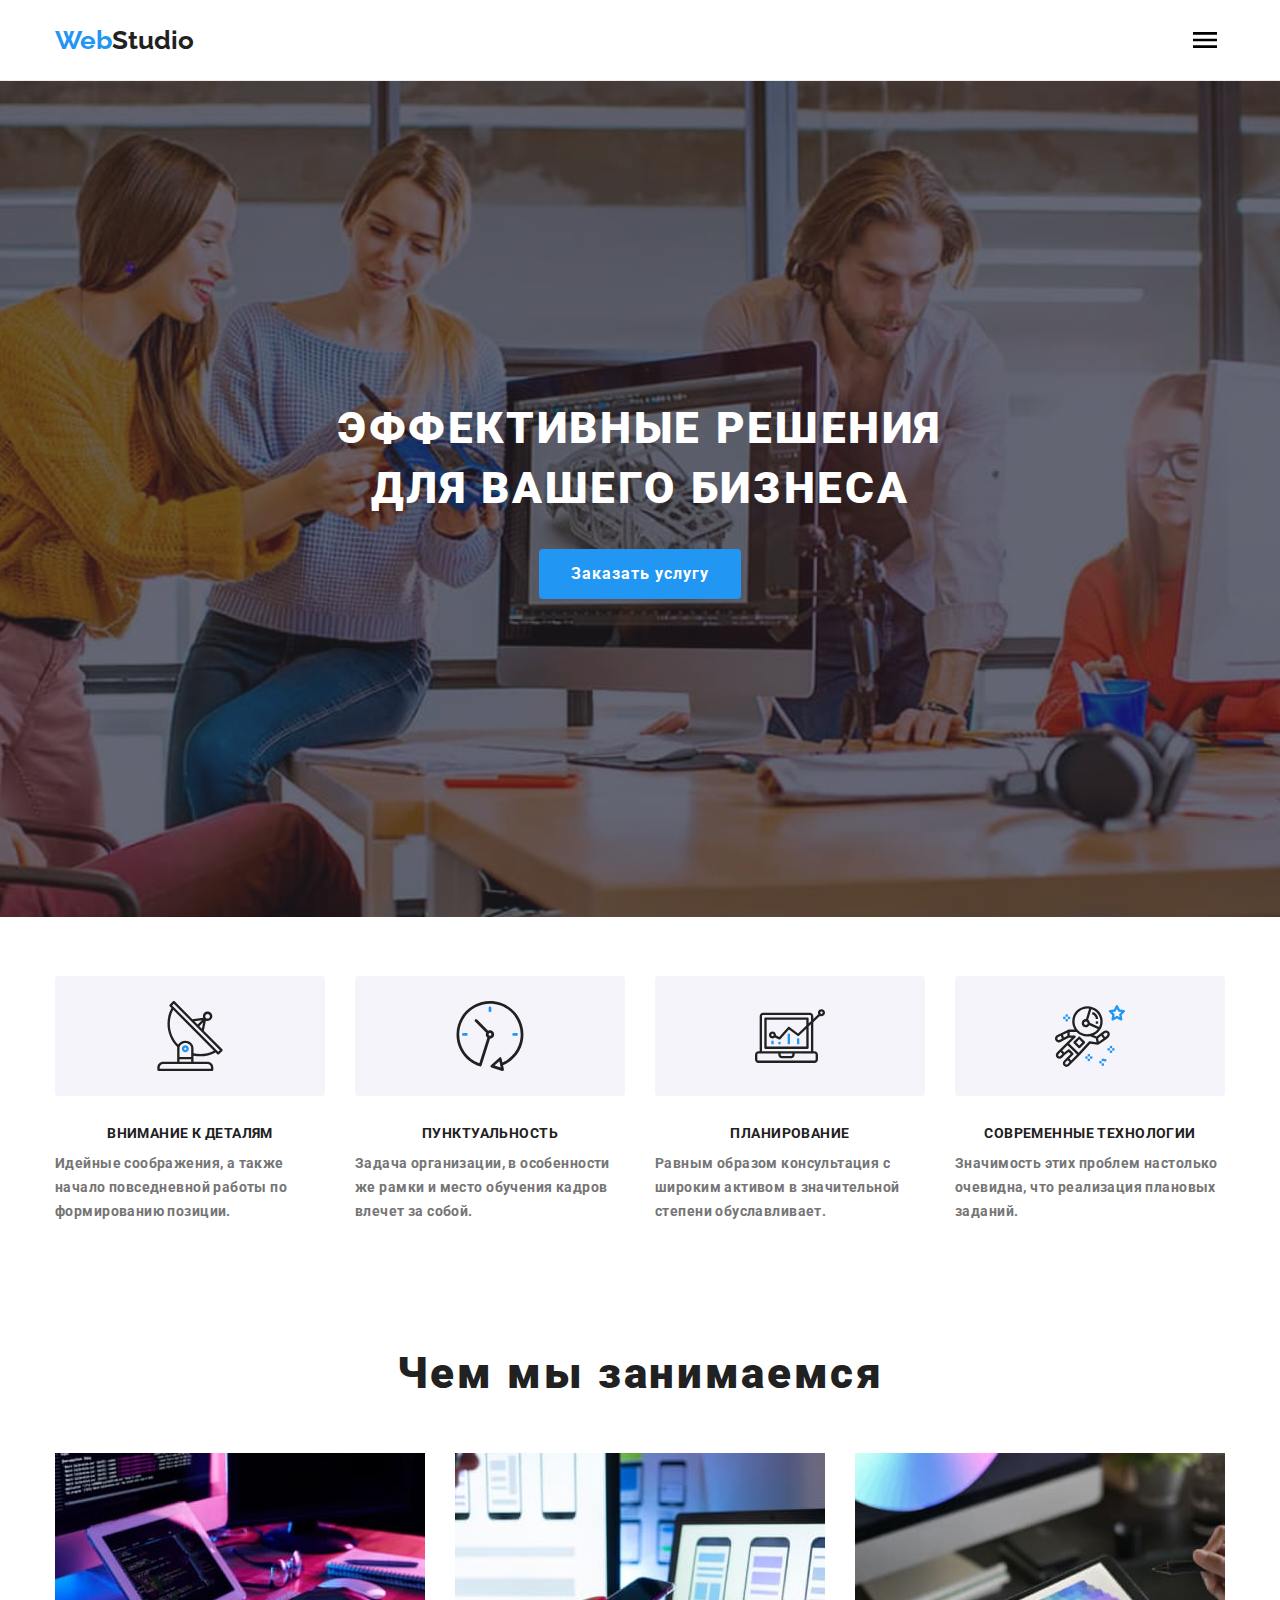
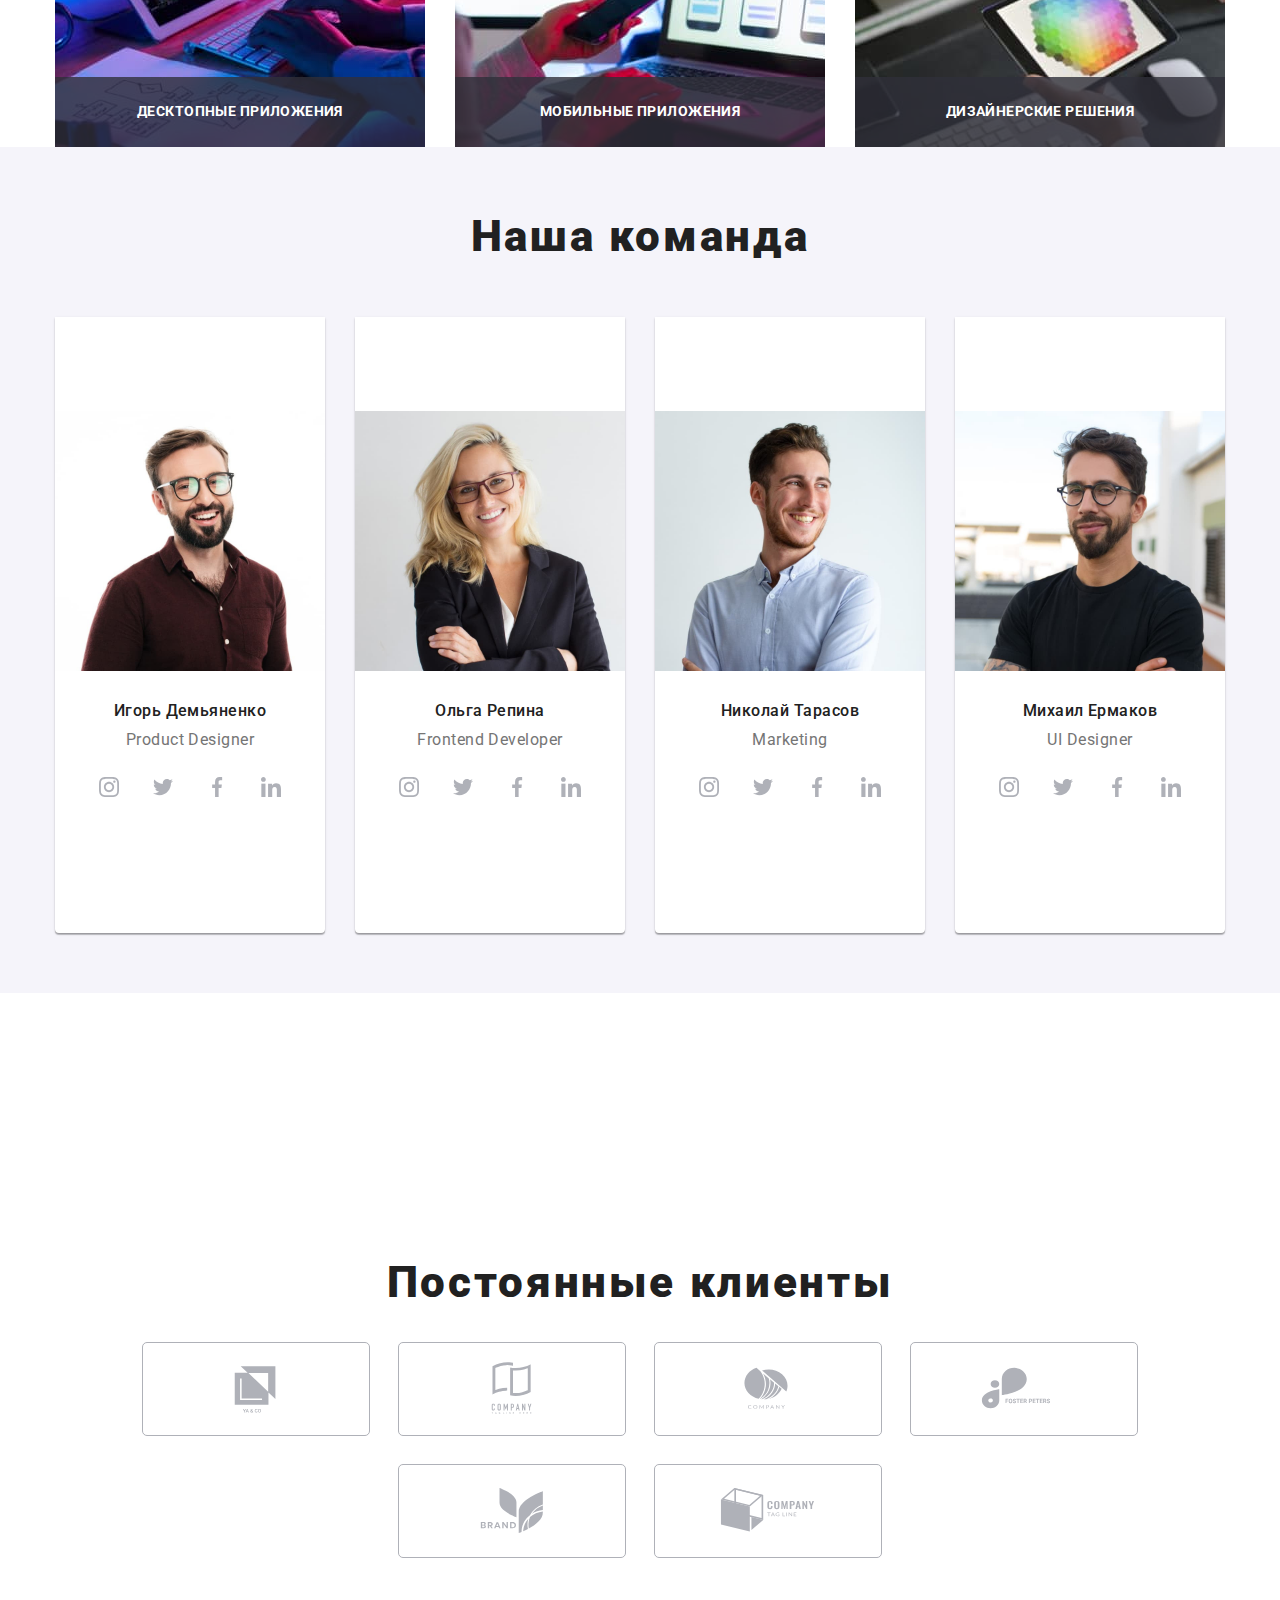
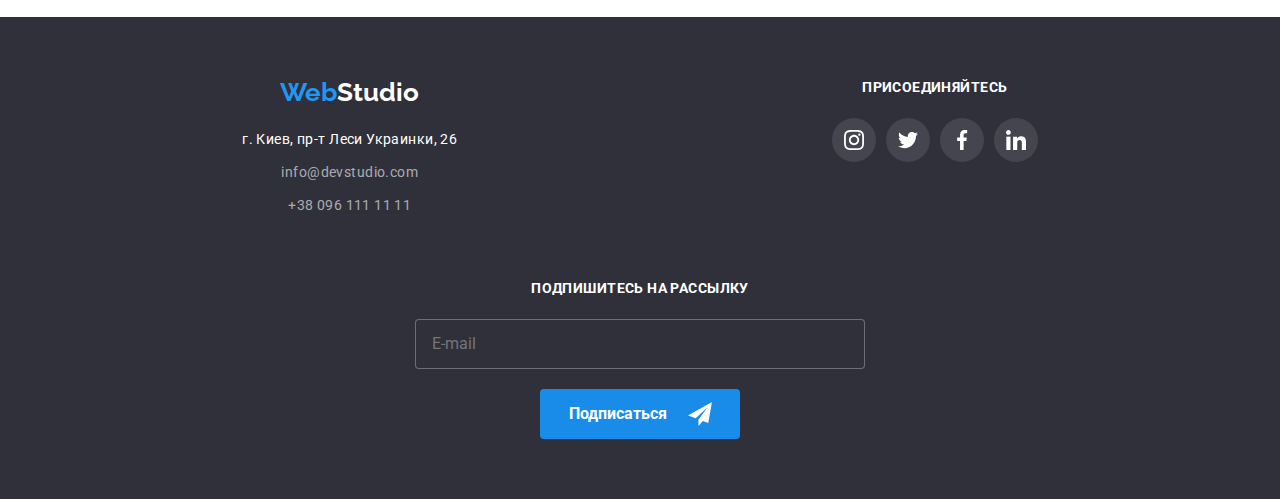
==== commit 0d232dca: "Update index.html" ====
--- a/index.html
+++ b/index.html
@@ -570,8 +570,8 @@
     </main>
     <!-- /* ------------footer------------ */ -->
     <footer class="footer">
-      <div class="container">
-        <div class="footer-contacts">
+      <div class="container footer-box">
+        <div class="footer-contacts footer-box__item">
           <div class="footer-logo">
             <a href="./index.html" class="logo" lang="en"
               >Web<span class="logo-footer">Studio</span></a
@@ -599,7 +599,7 @@
             </div>
           </address>
         </div>
-        <div class="footer-slogan">
+        <div class="footer-slogan footer-box__item">
           <p class="footer-slogan-title">присоединяйтесь</p>
           <ul class="footer-slogan-list">
             <li class="footer-slogan-item">
@@ -632,7 +632,7 @@
             </li>
           </ul>
         </div>
-        <div class="footer-newsletter">
+        <div class="footer-newsletter footer-box__item">
           <form class="footer-subscribe">
             <label for="footer-subscribe" class="footer-slogan-title"
               >Подпишитесь на рассылку</label
--- a/css/main.min.css
+++ b/css/main.min.css
@@ -1 +1 @@
-:root{--accent-color: #2196f3;--hero-btn-color: #2196f3;--hero-title-color: #ffffff;--main-title-color: #212121;--main-text-color: #757575;--typical-margin: 30px}p,h1,h2,h3,h4,h5,h6{margin:0}ul,ol{margin:0;padding-left:0}button{cursor:pointer}img{display:block;max-width:100%;height:auto;width:100%}body{font-size:14px;font-family:"Roboto",sans-serif;color:var(--main-title-color)}.container{width:100%;margin:0 auto;padding-left:15px;padding-right:15px}@media screen and (min-width: 480px){.container{width:480px}}@media screen and (min-width: 768px){.container{width:768px}}@media screen and (min-width: 1200px){.container{width:1200px}}.menu-container{width:100%;margin:0 auto;padding-left:15px;padding-right:15px}.hidden-title{width:1px;height:1px;overflow:hidden;opacity:0;margin:-1px}.visually-hidden{position:absolute;white-space:nowrap;width:1px;height:1px;overflow:hidden;border:0;padding:0;clip:rect(0 0 0 0);clip-path:inset(50%);margin:-1px}.header .container{display:flex;align-items:center;text-decoration:none;min-height:80px}.header{border-bottom:1px solid #ececec}.navigation{display:flex;flex-wrap:wrap;display:none}.nav-list{display:flex;min-width:294px;gap:50px}.nav-list__link{list-style-type:none;font-family:"Roboto",sans-serif;font-style:normal;font-weight:500;font-size:14px;line-height:1.14;letter-spacing:.02em;color:var(--main-title-color);padding:32px 0;display:flex;position:relative}.nav-list__item{list-style-type:none}.nav-list__link.current::after{content:"";position:absolute;width:100%;height:4px;background-color:var(--hero-btn-color);border-radius:2px;left:0;bottom:0}.header-contacts{display:flex;flex-wrap:wrap;justify-content:flex-end;gap:10px;display:none}.header-contacts__link{font-family:"Roboto",sans-serif;font-style:normal;font-weight:500;font-size:14px;line-height:1.14;letter-spacing:.02em;color:var(--main-text-color);display:flex}.header-contacts{list-style-type:none}.header-contacts__link .link:hover,.header-contacts__link .link:focus{color:var(--accent-color);text-shadow:0px 4px 4px rgba(0,0,0,.25);transition:color 250ms cubic-bezier(0.4, 0, 0.2, 1);transition:text-shadow 250ms cubic-bezier(0.4, 0, 0.2, 1)}.link:hover,.link:focus{color:var(--accent-color);text-shadow:0px 4px 4px rgba(0,0,0,.25);transition:color 250ms cubic-bezier(0.4, 0, 0.2, 1);transition:text-shadow 250ms cubic-bezier(0.4, 0, 0.2, 1)}.contacts-icon{display:flex;align-items:center;justify-content:center;margin-right:10px;fill:currentColor}.menu-open-btn{display:flex;margin-left:auto;border:none;fill:#000;background-color:#fff}.menu-open-btn:hover,.menu-open-btn:focus{fill:var(--accent-color);transition:color 250ms cubic-bezier(0.4, 0, 0.2, 1)}.menu-close-btn{display:flex;margin-left:auto;border:none;fill:#000;background-color:#fff;margin-bottom:4px}.menu-close-btn:hover,.menu-close-btn:focus{fill:var(--accent-color)}.mob-menu{position:fixed;top:0;left:0;background-color:#fff;z-index:1;width:100vw;height:100vh;padding:20px 0}.mob-menu .menu-container{display:flex;flex-direction:column;justify-content:space-between;height:100%;overflow-y:auto}.mob-menu-nav{list-style-type:none;display:flex;flex-direction:column;margin-left:40px}.mob-menu-nav__link{font-family:"Roboto",sans-serif;font-style:normal;font-weight:500;font-size:40px;line-height:1.18;letter-spacing:.02em;color:var(--main-title-color)}.mob-menu-nav__item:not(:last-child){margin-bottom:32px}.mob-menu-contacts{list-style-type:none;display:flex;flex-direction:column;margin-left:40px;margin-top:40px}.mob-menu-contacts__item:not(:last-child){margin-bottom:20px}.mob-menu-contacts__tel{font-family:"Roboto",sans-serif;font-weight:500;font-size:34px;line-height:1.18;letter-spacing:.02em;margin-top:302px;color:var(--accent-color)}.mob-menu-contacts__mail{font-family:"Roboto",sans-serif;font-weight:500;font-size:24px;line-height:1.17;letter-spacing:.02em;margin-top:32px;color:var(--main-text-color)}.mob-menu-soc{list-style-type:none;margin-top:64px;display:flex;flex-wrap:wrap;margin-left:40px}.mob-menu-soc__item:not(:first-child){padding-left:10px}.mob-menu-soc__link{font-family:"Roboto",sans-serif;font-weight:500;font-size:18px;line-height:1.22;letter-spacing:.02em;color:var(--accent-color);padding-right:10px}.mob-menu-soc__item{margin-bottom:10px;position:relative}.mob-menu-soc__item:not(:last-child)::after{content:"";position:absolute;width:22px;height:0px;right:-11px;bottom:11px;border:1px solid rgba(33,33,33,.2);transform:rotate(90deg)}.logo{font-family:"Raleway",sans-serif;font-style:normal;font-weight:700;font-size:26px;line-height:1.19;color:var(--accent-color);display:flex;margin-right:0 auto}.header-link{display:flex}.logo-text{color:var(--main-title-color)}.logo-footer{color:var(--hero-title-color)}.hero .container{display:flex;width:100%;padding:0}.hero{background-color:#2f303a;background-repeat:no-repeat;background-position:center;background-size:cover;width:100%;background-image:linear-gradient(rgba(47, 48, 58, 0.4), rgba(47, 48, 58, 0.4)),url(../img/hero-bg-mobile.jpg)}@media(min-device-pixel-ratio: 2),(min-resolution: 192dpi),(min-resolution: 2dppx){.hero{background-image:linear-gradient(rgba(47, 48, 58, 0.4), rgba(47, 48, 58, 0.4)),url(../img/hero-bg-mob-2x.jpg)}}@media screen and (min-width: 768px){.hero{background-image:linear-gradient(rgba(47, 48, 58, 0.4), rgba(47, 48, 58, 0.4)),url(../img/hero-bg-tablet.jpg)}}@media screen and (min-width: 768px)and (min-device-pixel-ratio: 2),screen and (min-width: 768px)and (min-resolution: 192dpi),screen and (min-width: 768px)and (min-resolution: 2dppx){.hero{background-image:linear-gradient(rgba(47, 48, 58, 0.4), rgba(47, 48, 58, 0.4)),url(../img/hero-bg-tab-2x.jpg)}}@media screen and (min-width: 1200px){.hero{max-width:1600px;height:100%;background-image:linear-gradient(rgba(47, 48, 58, 0.4), rgba(47, 48, 58, 0.4)),url(../img/hero-bg.jpg);margin:0 auto;padding:200px 0}}@media screen and (min-width: 1200px)and (min-device-pixel-ratio: 2),screen and (min-width: 1200px)and (min-resolution: 192dpi),screen and (min-width: 1200px)and (min-resolution: 2dppx){.hero{background-image:linear-gradient(rgba(47, 48, 58, 0.4), rgba(47, 48, 58, 0.4)),url(../img/hero-bg-2x.jpg)}}.title{text-align:center;color:var(--main-title-color);margin:50px;font-size:26px;font-weight:900;line-height:1.62;letter-spacing:.06em}@media screen and (min-width: 1200px){.title{font-size:44px;font-weight:900;line-height:1.36;letter-spacing:.06em;padding-top:200px}}.hero-list{display:flex;flex-direction:column;margin:0 auto;flex-wrap:wrap}.hero-list__title{text-transform:uppercase;color:var(--hero-title-color);text-align:center;max-width:360px;height:auto;padding-top:118px;padding-bottom:var(--typical-margin);font-size:26px;font-weight:900;line-height:1.62;letter-spacing:.06em}@media screen and (min-width: 1200px){.hero-list__title{font-size:44px;font-weight:900;line-height:1.36;letter-spacing:.06em;max-width:696px}}.hero-list__btn{cursor:pointer;font-family:inherit;font-weight:700;font-size:16px;line-height:1.88;letter-spacing:.06em;color:#fff;background-color:var(--hero-btn-color);display:inline-block;padding:10px 32px;margin:0 auto;margin-bottom:118px;border:none;border-radius:4px}.hero-list__btn:hover,.hero-list__btn:focus{background:#188ce8;box-shadow:0px 4px 4px rgba(0,0,0,.15);border-radius:4px;transition:background 250ms cubic-bezier(0.4, 0, 0.2, 1);transition:box-shadow 250ms cubic-bezier(0.4, 0, 0.2, 1)}.about{padding:60px 0}.about-list{list-style-type:none;padding:0;display:flex;flex-wrap:wrap;gap:30px}.about-list .about-content__text{flex-basis:25%}.about-list__item{width:100%}@media screen and (min-width: 768px){.about-list__item{width:calc((100% - 30px)/2)}}@media screen and (min-width: 1200px){.about-list__item{width:calc((100% - 90px)/4)}}.about-list__card{height:120px;display:flex;align-items:center;justify-content:center;background:#f5f4fa;border-radius:4px}.about-content__title{font-size:14px;font-weight:700;line-height:1.14;letter-spacing:.03em;text-transform:uppercase;color:var(--main-title-color);margin-top:30px;margin-bottom:10px;text-align:left}@media screen and (min-width: 480px){.about-content__title{text-align:center}}.about-content__text{font-size:400;font-weight:700;line-height:1.71;letter-spacing:.03em;color:var(--main-text-color);min-width:270px;height:100%}.gallery{display:none}@media screen and (min-width: 1200px){.gallery{display:flex;flex-wrap:wrap;justify-content:center}}.gallery-title{padding-top:60px;margin:0}@media screen and (min-width: 480px){.gallery-title{padding-bottom:30px}}@media screen and (min-width: 1200px){.gallery-title{padding-bottom:50px}}.gallery-list{list-style-type:none;display:flex;flex-wrap:wrap;justify-content:center;gap:30px}.gallery-list__item{position:relative}.gallery-list__label{font-size:14px;font-weight:700;line-height:1.14;letter-spacing:.03em;text-transform:uppercase;display:flex;justify-content:center;text-align:center;color:#fff;position:absolute;bottom:0;left:0;width:100%;height:70px;background-color:rgba(47,48,58,.8);text-align:center;padding:27px 0}.team{background-color:#f5f4fa;padding-bottom:60px}.team-title{padding-top:60px}@media screen and (min-width: 480px){.team-title{padding-bottom:30px;margin:0}}@media screen and (min-width: 1200px){.team-title{padding-bottom:50px;margin:0}}.team-list{list-style-type:none;display:flex;flex-wrap:wrap;gap:30px}.team-list__item{width:100%;height:auto;background-color:var(--hero-title-color);box-shadow:0px 1px 3px rgba(0,0,0,.12),0px 1px 1px rgba(0,0,0,.14),0px 2px 1px rgba(0,0,0,.2);border-radius:0px 0px 4px 4px}@media screen and (min-width: 768px){.team-list__item{width:calc((100% - 30px)/2)}}@media screen and (min-width: 1200px){.team-list__item{width:calc((100% - 90px)/4);padding:94px 0}}.team-list__card{padding-top:var(--typical-margin);padding-bottom:var(--typical-margin)}.team-list__title{font-weight:500;font-size:16px;line-height:1.19;letter-spacing:.03em;text-align:center;color:var(--main-title-color);margin-bottom:10px}.team-list__text{font-weight:400;font-size:16px;line-height:1.19;letter-spacing:.03em;text-align:center;color:var(--main-text-color);margin-bottom:16px}.team-soc{list-style-type:none;display:flex;justify-content:center}.team-soc__item{width:44px;height:44px;margin-right:10px}.team-soc__item:last-child{margin-right:0}.team-soc__link{width:100%;height:100%;background-color:var(--hero-title-color);border-radius:50%;display:flex;align-items:center;justify-content:center;fill:#afb1b8}.team-soc__link:hover,.team-soc__link:focus{background-color:#2196f3;transition:background-color 250ms cubic-bezier(0.4, 0, 0.2, 1)}.team-soc__link:hover .team-soc__icon,.team-soc__link:hover .team-soc__icon,.team-soc__link:focus .team-soc__icon,.team-soc__link:focus .team-soc__icon{fill:#fff;transition:fill 250ms cubic-bezier(0.4, 0, 0.2, 1)}.clients-title{margin:60px 0 30px 0}.clients-list{list-style-type:none;display:flex;flex-wrap:wrap;justify-content:center;gap:30px;margin-bottom:60px}.clients-list__item{width:170px;height:92px;border-radius:4px;outline:1px solid #afb1b8}.clients-list__item:hover,.clients-list__item:focus{outline:1px solid var(--accent-color);transition:outline 250ms cubic-bezier(0.4, 0, 0.2, 1)}@media screen and (min-width: 768px){.clients-list__item{width:226px}}.clients-list__link{width:100%;height:100%;display:flex;align-items:center;justify-content:center;fill:#afb1b8}.clients-list__link:hover,.clients-list__link:focus{fill:var(--accent-color);transition:fill 250ms cubic-bezier(0.4, 0, 0.2, 1)}.section{padding:94px 0}.btn-list{list-style-type:none;margin-bottom:40px}@media screen and (min-width: 480px){.btn-list{display:flex;flex-wrap:wrap}}@media screen and (min-width: 768px){.btn-list{justify-content:center;margin-bottom:14px}}@media screen and (min-width: 1200px){.btn-list{justify-content:center;margin-bottom:34px}}@media screen and (min-width: 480px){.btn-list__item{margin-bottom:15px}.btn-list__item:not(:last-child){margin-right:8px}}@media screen and (min-width: 768px){.btn-list__item{margin-bottom:30px}}@media screen and (min-width: 1200px){.btn-list__item:not(:last-child){margin-right:8px}}.btn-list__text{font-weight:500;font-size:16px;line-height:1.62;letter-spacing:.03em;text-align:center;cursor:pointer;color:var(--main-title-color);background:#f5f4fa;display:inline-block;border:none;border-radius:4px;padding:6px 22px}.btn-list__text .current:hover .btn-list__text .current:focus{background-color:var(--hero-btn-color);color:var(--hero-title-color)}.btn-list__text:hover,.btn-list__text:focus{background-color:var(--hero-btn-color);color:var(--hero-title-color);box-shadow:0px 3px 1px rgba(0,0,0,.1),0px 1px 2px rgba(0,0,0,.08),0px 2px 2px rgba(0,0,0,.12);transition:background-color 250ms cubic-bezier(0.4, 0, 0.2, 1);transition:color 250ms cubic-bezier(0.4, 0, 0.2, 1);transition:box-shadow 250ms cubic-bezier(0.4, 0, 0.2, 1)}.benefits{list-style-type:none;display:flex;flex-wrap:wrap;justify-content:center;gap:30px;margin-top:-30px}.benefits-list{width:100%;max-width:370px;margin:0 auto;display:flex;flex-direction:column;height:100%}@media screen and (min-width: 768px){.benefits-list{width:calc((100% - 30px)/2)}}@media screen and (min-width: 1200px){.benefits-list{width:calc((100% - 90px)/3)}}.benefits-list:hover .benefits-item__top-text{transform:translateY(0);display:flex}.benefits-item__card{position:relative;overflow:hidden}.benefits-item__top-text{font-size:18px;font-weight:400;line-height:1.56;letter-spacing:.03em;font-family:"Roboto";font-style:normal;position:absolute;top:0;color:var(--hero-title-color);background:rgba(33,150,243,.9);box-shadow:0px 4px 4px rgba(0,0,0,.25);height:100%;line-height:1.5555555556;text-align:left;padding:63px 24px;display:flex;align-items:center;transform:translateY(101%);transition:transform 250ms cubic-bezier(0.4, 0, 0.2, 1)}.benefits-list__link{display:flex;display:inline-block}.benefits-list__link:hover,.benefits-list__link:focus{box-shadow:0px 1px 1px rgba(0,0,0,.12),0px 4px 4px rgba(0,0,0,.06),1px 4px 6px rgba(0,0,0,.16);transition:box-shadow 250ms cubic-bezier(0.4, 0, 0.2, 1)}.benefits-content{padding:20px 24px;border-right:1px solid #eee;border-left:1px solid #eee;border-bottom:1px solid #eee}.benefits-content__title{font-size:18px;font-weight:700;line-height:2;letter-spacing:.06em;color:var(--main-title-color);margin-bottom:4px}.benefits-content__text{font-size:16px;font-weight:400;line-height:1.88;letter-spacing:.03em;color:var(--main-text-color)}.current{color:var(--hero-btn-color)}.footer{background-color:#2f303a;padding:60px 0}.footer-logo{display:flex;justify-content:center;margin-bottom:20px}.address{display:flex;justify-content:center}.footer-content{max-width:231px;min-height:81px}.footer-content__list{list-style-type:none}.footer-contacts{display:flex;flex-direction:column;justify-content:center;margin-bottom:60px}.footer-contacts__item{font-style:normal;font-weight:400;font-size:14px;line-height:1.71;letter-spacing:.03em;color:var(--hero-title-color);margin-bottom:9px}.footer-contacts__link{font-style:normal;font-size:14px;line-height:1.71;letter-spacing:.03em;color:rgba(255,255,255,.6);text-align:center}.footer-contacts__link:not(:last-child){padding-bottom:9px}.footer-slogan{display:flex;flex-direction:column;gap:20px;margin-bottom:60px}.footer-slogan-list{list-style-type:none;display:flex;justify-content:center}.footer-slogan-title{font-family:"Roboto";font-style:normal;font-weight:700;font-size:14px;letter-spacing:.03em;text-transform:uppercase;color:#fff;text-align:center}.footer-slogan-item{width:44px;height:44px}.footer-slogan-item:not(:last-child){margin-right:10px}.footer-slogan-link{width:100%;height:100%;background:rgba(255,255,255,.1);border-radius:50%;display:flex;align-items:center;justify-content:center;fill:var(--hero-title-color)}.footer-slogan-link:hover,.footer-slogan-link:focus{background-color:#2196f3;transition:background-color 250ms cubic-bezier(0.4, 0, 0.2, 1)}.footer-newsletter{width:100%;display:flex;flex-direction:column}.footer-subscribe{display:flex;flex-wrap:wrap;justify-content:center;gap:20px}.input-footer{width:100%;height:50px;border:1px solid rgba(255,255,255,.3);border-radius:4px;background-color:#2f303a;font-family:"Roboto",sans-serif;font-style:normal;font-weight:400;font-size:16px;line-height:1.25;color:rgba(255,255,255,.6);padding-left:16px}.footer-wrap{position:relative}.btn-footer{background-color:#188ce8;color:#fff;width:200px;height:50px;font-weight:700;font-size:16px;line-height:1.88;padding:10px 10px 10px 29px;border:none;border-radius:4px;display:flex}.send-icon{position:absolute;right:28px;top:50%;transform:translateY(-50%);fill:#fff}.backdrop{width:100vw;height:100vh;background-color:rgba(0,0,0,.2);position:fixed;top:0;transition:opacity 300ms,visibility 300ms}.modal{width:528px;background-color:#fff;border-radius:4px;position:absolute;top:50%;left:50%;transform:translate(-50%, -50%) scale(1);transition:transform 300ms;padding:40px}.backdrop.is-hidden .modal{transform:translate(-50%, -50%) scale(0);opacity:0}.modal-close-btn{position:absolute;right:8px;top:8px;border:none;background-color:inherit}.modal-close-icon{width:30px;height:30px;background-color:#fff;border:1px solid rgba(0,0,0,.1);border-radius:50%;display:flex;align-items:center;justify-content:center;padding:6px}.modal-close-icon:hover,.modal-close-icon:focus{fill:#2196f3;transition:background-color 250ms cubic-bezier(0.4, 0, 0.2, 1)}.is-hidden{visibility:hidden;opacity:0;pointer-events:none}.no-scroll{overflow:hidden}.form-title{font-size:20px;font-weight:700;line-height:1.15;letter-spacing:.03em;text-align:center;margin-bottom:12px}.form-group{display:flex;flex-direction:column;width:100%;margin-bottom:10px}.form-label{margin-bottom:4px;font-weight:400;font-size:12px;line-height:1.16;letter-spacing:.01em;color:#757575}.form-input{width:448px;height:40px;border:1px solid rgba(33,33,33,.2);border-radius:4px;padding-left:42px}.form-input:focus{border:1px solid #2196f3;border-radius:4px}.form-group input::placeholder{font-size:14px;font-weight:400;line-height:1.14;letter-spacing:.01em;color:rgba(117,117,117,.5)}.input-wrap{position:relative;outline:none}.modal-icon{position:absolute;left:12px;top:50%;transform:translateY(-50%)}.form-input:focus+.modal-icon{fill:var(--accent-color)}.form-area{margin-bottom:20px}textarea{width:100%;height:120px;border:1px solid rgba(33,33,33,.2);border-radius:4px;resize:none;padding:12px 16px}.form-text:focus{border:1px solid #2196f3;border-radius:4px}.form-check{display:block;margin-bottom:30px;display:flex;align-items:center;justify-content:center}.input-check{width:16px;height:15px}.check-text{font-size:14px;font-weight:400;line-height:1.71;letter-spacing:.03em;color:#757575;display:flex;align-items:center;margin-right:4px}.check-text::before{content:"";width:16px;height:15px;border:2px solid #212121;border-radius:3px;margin-right:8.38px}.input-check:checked+.check-text::before{background-color:var(--accent-color);background-image:url(../img/checked.svg);border:none;background-repeat:no-repeat;background-position:center}.input-check:focus+.check-text::before::before{border-color:var(--accent-color)}.check-terms{font-size:14px;font-weight:400;line-height:1.71;letter-spacing:.03em;text-decoration-line:underline;color:var(--accent-color)}.btn-modal{background-color:#188ce8;color:#fff;width:200px;height:50px;font-weight:700;font-size:16px;line-height:1.88;letter-spacing:.06em;display:inline-block;padding:10px 55px;margin:0 auto;border:none;border-radius:4px;display:flex;justify-content:center}.btn-modal:hover,.btn-modal:focus{box-shadow:0px 4px 4px rgba(0,0,0,.25)}/*# sourceMappingURL=main.min.css.map */+:root{--accent-color: #2196f3;--hero-btn-color: #2196f3;--hero-title-color: #ffffff;--main-title-color: #212121;--main-text-color: #757575;--typical-margin: 30px}p,h1,h2,h3,h4,h5,h6{margin:0}ul,ol{margin:0;padding-left:0}button{cursor:pointer}img{display:block;max-width:100%;height:auto;width:100%}body{font-size:14px;font-family:"Roboto",sans-serif;color:var(--main-title-color)}.container{width:100%;margin:0 auto;padding-left:15px;padding-right:15px}@media screen and (min-width: 480px){.container{width:480px}}@media screen and (min-width: 768px){.container{width:768px}}@media screen and (min-width: 1200px){.container{width:1200px}}.menu-container{width:100%;margin:0 auto;padding-left:15px;padding-right:15px}.hidden-title{width:1px;height:1px;overflow:hidden;opacity:0;margin:-1px}.visually-hidden{position:absolute;white-space:nowrap;width:1px;height:1px;overflow:hidden;border:0;padding:0;clip:rect(0 0 0 0);clip-path:inset(50%);margin:-1px}.header .container{display:flex;align-items:center;text-decoration:none;min-height:80px}.header{border-bottom:1px solid #ececec}.navigation{display:flex;flex-wrap:wrap;display:none}.nav-list{display:flex;min-width:294px;gap:50px}.nav-list__link{list-style-type:none;font-family:"Roboto",sans-serif;font-style:normal;font-weight:500;font-size:14px;line-height:1.14;letter-spacing:.02em;color:var(--main-title-color);padding:32px 0;display:flex;position:relative}.nav-list__item{list-style-type:none}.nav-list__link.current::after{content:"";position:absolute;width:100%;height:4px;background-color:var(--hero-btn-color);border-radius:2px;left:0;bottom:0}.header-contacts{display:flex;flex-wrap:wrap;justify-content:flex-end;gap:10px;display:none}.header-contacts__link{font-family:"Roboto",sans-serif;font-style:normal;font-weight:500;font-size:14px;line-height:1.14;letter-spacing:.02em;color:var(--main-text-color);display:flex}.header-contacts{list-style-type:none}.header-contacts__link .link:hover,.header-contacts__link .link:focus{color:var(--accent-color);text-shadow:0px 4px 4px rgba(0,0,0,.25);transition:color 250ms cubic-bezier(0.4, 0, 0.2, 1);transition:text-shadow 250ms cubic-bezier(0.4, 0, 0.2, 1)}.link:hover,.link:focus{color:var(--accent-color);text-shadow:0px 4px 4px rgba(0,0,0,.25);transition:color 250ms cubic-bezier(0.4, 0, 0.2, 1);transition:text-shadow 250ms cubic-bezier(0.4, 0, 0.2, 1)}.contacts-icon{display:flex;align-items:center;justify-content:center;margin-right:10px;fill:currentColor}.menu-open-btn{display:flex;margin-left:auto;border:none;fill:#000;background-color:#fff}.menu-open-btn:hover,.menu-open-btn:focus{fill:var(--accent-color);transition:color 250ms cubic-bezier(0.4, 0, 0.2, 1)}.menu-close-btn{display:flex;margin-left:auto;border:none;fill:#000;background-color:#fff;margin-bottom:4px}.menu-close-btn:hover,.menu-close-btn:focus{fill:var(--accent-color)}.mob-menu{position:fixed;top:0;left:0;background-color:#fff;z-index:1;width:100vw;height:100vh;padding:20px 0}.mob-menu .menu-container{display:flex;flex-direction:column;justify-content:space-between;height:100%;overflow-y:auto}.mob-menu-nav{list-style-type:none;display:flex;flex-direction:column;margin-left:40px}.mob-menu-nav__link{font-family:"Roboto",sans-serif;font-style:normal;font-weight:500;font-size:40px;line-height:1.18;letter-spacing:.02em;color:var(--main-title-color)}.mob-menu-nav__item:not(:last-child){margin-bottom:32px}.mob-menu-contacts{list-style-type:none;display:flex;flex-direction:column;margin-left:40px;margin-top:40px}.mob-menu-contacts__item:not(:last-child){margin-bottom:20px}.mob-menu-contacts__tel{font-family:"Roboto",sans-serif;font-weight:500;font-size:34px;line-height:1.18;letter-spacing:.02em;margin-top:302px;color:var(--accent-color)}.mob-menu-contacts__mail{font-family:"Roboto",sans-serif;font-weight:500;font-size:24px;line-height:1.17;letter-spacing:.02em;margin-top:32px;color:var(--main-text-color)}.mob-menu-soc{list-style-type:none;margin-top:64px;display:flex;flex-wrap:wrap;margin-left:40px}.mob-menu-soc__item:not(:first-child){padding-left:10px}.mob-menu-soc__link{font-family:"Roboto",sans-serif;font-weight:500;font-size:18px;line-height:1.22;letter-spacing:.02em;color:var(--accent-color);padding-right:10px}.mob-menu-soc__item{margin-bottom:10px;position:relative}.mob-menu-soc__item:not(:last-child)::after{content:"";position:absolute;width:22px;height:0px;right:-11px;bottom:11px;border:1px solid rgba(33,33,33,.2);transform:rotate(90deg)}.logo{font-family:"Raleway",sans-serif;font-style:normal;font-weight:700;font-size:26px;line-height:1.19;color:var(--accent-color);display:flex;margin-right:0 auto}.header-link{display:flex}.logo-text{color:var(--main-title-color)}.logo-footer{color:var(--hero-title-color)}.hero .container{display:flex;width:100%;padding:0}.hero{background-color:#2f303a;background-repeat:no-repeat;background-position:center;background-size:cover;width:100%;background-image:linear-gradient(rgba(47, 48, 58, 0.4), rgba(47, 48, 58, 0.4)),url(../img/hero-bg-mobile.jpg)}@media(min-device-pixel-ratio: 2),(min-resolution: 192dpi),(min-resolution: 2dppx){.hero{background-image:linear-gradient(rgba(47, 48, 58, 0.4), rgba(47, 48, 58, 0.4)),url(../img/hero-bg-mob-2x.jpg)}}@media screen and (min-width: 768px){.hero{background-image:linear-gradient(rgba(47, 48, 58, 0.4), rgba(47, 48, 58, 0.4)),url(../img/hero-bg-tablet.jpg)}}@media screen and (min-width: 768px)and (min-device-pixel-ratio: 2),screen and (min-width: 768px)and (min-resolution: 192dpi),screen and (min-width: 768px)and (min-resolution: 2dppx){.hero{background-image:linear-gradient(rgba(47, 48, 58, 0.4), rgba(47, 48, 58, 0.4)),url(../img/hero-bg-tab-2x.jpg)}}@media screen and (min-width: 1200px){.hero{max-width:1600px;height:100%;background-image:linear-gradient(rgba(47, 48, 58, 0.4), rgba(47, 48, 58, 0.4)),url(../img/hero-bg.jpg);margin:0 auto;padding:200px 0}}@media screen and (min-width: 1200px)and (min-device-pixel-ratio: 2),screen and (min-width: 1200px)and (min-resolution: 192dpi),screen and (min-width: 1200px)and (min-resolution: 2dppx){.hero{background-image:linear-gradient(rgba(47, 48, 58, 0.4), rgba(47, 48, 58, 0.4)),url(../img/hero-bg-2x.jpg)}}.title{text-align:center;color:var(--main-title-color);margin:50px;font-size:26px;font-weight:900;line-height:1.62;letter-spacing:.06em}@media screen and (min-width: 1200px){.title{font-size:44px;font-weight:900;line-height:1.36;letter-spacing:.06em;padding-top:200px}}.hero-list{display:flex;flex-direction:column;margin:0 auto;flex-wrap:wrap}.hero-list__title{text-transform:uppercase;color:var(--hero-title-color);text-align:center;max-width:360px;height:auto;padding-top:118px;padding-bottom:var(--typical-margin);font-size:26px;font-weight:900;line-height:1.62;letter-spacing:.06em}@media screen and (min-width: 1200px){.hero-list__title{font-size:44px;font-weight:900;line-height:1.36;letter-spacing:.06em;max-width:696px}}.hero-list__btn{cursor:pointer;font-family:inherit;font-weight:700;font-size:16px;line-height:1.88;letter-spacing:.06em;color:#fff;background-color:var(--hero-btn-color);display:inline-block;padding:10px 32px;margin:0 auto;margin-bottom:118px;border:none;border-radius:4px}.hero-list__btn:hover,.hero-list__btn:focus{background:#188ce8;box-shadow:0px 4px 4px rgba(0,0,0,.15);border-radius:4px;transition:background 250ms cubic-bezier(0.4, 0, 0.2, 1);transition:box-shadow 250ms cubic-bezier(0.4, 0, 0.2, 1)}.about{padding:60px 0}.about-list{list-style-type:none;padding:0;display:flex;flex-wrap:wrap;gap:30px}.about-list .about-content__text{flex-basis:25%}.about-list__item{width:100%}@media screen and (min-width: 768px){.about-list__item{width:calc((100% - 30px)/2)}}@media screen and (min-width: 1200px){.about-list__item{width:calc((100% - 90px)/4)}}.about-list__card{height:120px;display:flex;align-items:center;justify-content:center;background:#f5f4fa;border-radius:4px}.about-content__title{font-size:14px;font-weight:700;line-height:1.14;letter-spacing:.03em;text-transform:uppercase;color:var(--main-title-color);margin-top:30px;margin-bottom:10px;text-align:left}@media screen and (min-width: 480px){.about-content__title{text-align:center}}.about-content__text{font-size:400;font-weight:700;line-height:1.71;letter-spacing:.03em;color:var(--main-text-color);min-width:270px;height:100%}.gallery{display:none}@media screen and (min-width: 1200px){.gallery{display:flex;flex-wrap:wrap;justify-content:center}}.gallery-title{padding-top:60px;margin:0}@media screen and (min-width: 480px){.gallery-title{padding-bottom:30px}}@media screen and (min-width: 1200px){.gallery-title{padding-bottom:50px}}.gallery-list{list-style-type:none;display:flex;flex-wrap:wrap;justify-content:center;gap:30px}.gallery-list__item{position:relative}.gallery-list__label{font-size:14px;font-weight:700;line-height:1.14;letter-spacing:.03em;text-transform:uppercase;display:flex;justify-content:center;text-align:center;color:#fff;position:absolute;bottom:0;left:0;width:100%;height:70px;background-color:rgba(47,48,58,.8);text-align:center;padding:27px 0}.team{background-color:#f5f4fa;padding-bottom:60px}.team-title{padding-top:60px}@media screen and (min-width: 480px){.team-title{padding-bottom:30px;margin:0}}@media screen and (min-width: 1200px){.team-title{padding-bottom:50px;margin:0}}.team-list{list-style-type:none;display:flex;flex-wrap:wrap;gap:30px}.team-list__item{width:100%;height:auto;background-color:var(--hero-title-color);box-shadow:0px 1px 3px rgba(0,0,0,.12),0px 1px 1px rgba(0,0,0,.14),0px 2px 1px rgba(0,0,0,.2);border-radius:0px 0px 4px 4px}@media screen and (min-width: 768px){.team-list__item{width:calc((100% - 30px)/2)}}@media screen and (min-width: 1200px){.team-list__item{width:calc((100% - 90px)/4);padding:94px 0}}.team-list__card{padding-top:var(--typical-margin);padding-bottom:var(--typical-margin)}.team-list__title{font-weight:500;font-size:16px;line-height:1.19;letter-spacing:.03em;text-align:center;color:var(--main-title-color);margin-bottom:10px}.team-list__text{font-weight:400;font-size:16px;line-height:1.19;letter-spacing:.03em;text-align:center;color:var(--main-text-color);margin-bottom:16px}.team-soc{list-style-type:none;display:flex;justify-content:center}.team-soc__item{width:44px;height:44px;margin-right:10px}.team-soc__item:last-child{margin-right:0}.team-soc__link{width:100%;height:100%;background-color:var(--hero-title-color);border-radius:50%;display:flex;align-items:center;justify-content:center;fill:#afb1b8}.team-soc__link:hover,.team-soc__link:focus{background-color:#2196f3;transition:background-color 250ms cubic-bezier(0.4, 0, 0.2, 1)}.team-soc__link:hover .team-soc__icon,.team-soc__link:hover .team-soc__icon,.team-soc__link:focus .team-soc__icon,.team-soc__link:focus .team-soc__icon{fill:#fff;transition:fill 250ms cubic-bezier(0.4, 0, 0.2, 1)}.clients-title{margin:60px 0 30px 0}.clients-list{list-style-type:none;display:flex;flex-wrap:wrap;justify-content:center;gap:30px;margin-bottom:60px}.clients-list__item{width:170px;height:92px;border-radius:4px;outline:1px solid #afb1b8}.clients-list__item:hover,.clients-list__item:focus{outline:1px solid var(--accent-color);transition:outline 250ms cubic-bezier(0.4, 0, 0.2, 1)}@media screen and (min-width: 768px){.clients-list__item{width:226px}}.clients-list__link{width:100%;height:100%;display:flex;align-items:center;justify-content:center;fill:#afb1b8}.clients-list__link:hover,.clients-list__link:focus{fill:var(--accent-color);transition:fill 250ms cubic-bezier(0.4, 0, 0.2, 1)}.section{padding:94px 0}.btn-list{list-style-type:none;margin-bottom:40px}@media screen and (min-width: 480px){.btn-list{display:flex;flex-wrap:wrap}}@media screen and (min-width: 768px){.btn-list{justify-content:center;margin-bottom:14px}}@media screen and (min-width: 1200px){.btn-list{justify-content:center;margin-bottom:34px}}@media screen and (min-width: 480px){.btn-list__item{margin-bottom:15px}.btn-list__item:not(:last-child){margin-right:8px}}@media screen and (min-width: 768px){.btn-list__item{margin-bottom:30px}}@media screen and (min-width: 1200px){.btn-list__item:not(:last-child){margin-right:8px}}.btn-list__text{font-weight:500;font-size:16px;line-height:1.62;letter-spacing:.03em;text-align:center;cursor:pointer;color:var(--main-title-color);background:#f5f4fa;display:inline-block;border:none;border-radius:4px;padding:6px 22px}.btn-list__text .current:hover .btn-list__text .current:focus{background-color:var(--hero-btn-color);color:var(--hero-title-color)}.btn-list__text:hover,.btn-list__text:focus{background-color:var(--hero-btn-color);color:var(--hero-title-color);box-shadow:0px 3px 1px rgba(0,0,0,.1),0px 1px 2px rgba(0,0,0,.08),0px 2px 2px rgba(0,0,0,.12);transition:background-color 250ms cubic-bezier(0.4, 0, 0.2, 1);transition:color 250ms cubic-bezier(0.4, 0, 0.2, 1);transition:box-shadow 250ms cubic-bezier(0.4, 0, 0.2, 1)}.benefits{list-style-type:none;display:flex;flex-wrap:wrap;justify-content:center;gap:30px;margin-top:-30px}.benefits-list{width:100%;max-width:370px;margin:0 auto;display:flex;flex-direction:column;height:100%}@media screen and (min-width: 768px){.benefits-list{width:calc((100% - 30px)/2)}}@media screen and (min-width: 1200px){.benefits-list{width:calc((100% - 90px)/3)}}.benefits-list:hover .benefits-item__top-text{transform:translateY(0);display:flex}.benefits-item__card{position:relative;overflow:hidden}.benefits-item__top-text{font-size:18px;font-weight:400;line-height:1.56;letter-spacing:.03em;font-family:"Roboto";font-style:normal;position:absolute;top:0;color:var(--hero-title-color);background:rgba(33,150,243,.9);box-shadow:0px 4px 4px rgba(0,0,0,.25);height:100%;line-height:1.5555555556;text-align:left;padding:63px 24px;display:flex;align-items:center;transform:translateY(101%);transition:transform 250ms cubic-bezier(0.4, 0, 0.2, 1)}.benefits-list__link{display:flex;display:inline-block}.benefits-list__link:hover,.benefits-list__link:focus{box-shadow:0px 1px 1px rgba(0,0,0,.12),0px 4px 4px rgba(0,0,0,.06),1px 4px 6px rgba(0,0,0,.16);transition:box-shadow 250ms cubic-bezier(0.4, 0, 0.2, 1)}.benefits-content{padding:20px 24px;border-right:1px solid #eee;border-left:1px solid #eee;border-bottom:1px solid #eee}.benefits-content__title{font-size:18px;font-weight:700;line-height:2;letter-spacing:.06em;color:var(--main-title-color);margin-bottom:4px}.benefits-content__text{font-size:16px;font-weight:400;line-height:1.88;letter-spacing:.03em;color:var(--main-text-color)}.current{color:var(--hero-btn-color)}.footer{background-color:#2f303a;padding:60px 0}.footer-box{flex-wrap:wrap;justify-content:space-around}@media screen and (min-width: 768px){.footer-box{display:flex;flex-wrap:wrap}}.footer-logo{display:flex;justify-content:center;margin-bottom:20px}.address{display:flex;flex-direction:column;margin-left:auto;margin-right:auto}.footer-content{max-width:231px;min-height:81px}.footer-content__list{list-style-type:none}.footer-contacts{display:flex;flex-direction:column;justify-content:center;margin-bottom:60px}.footer-contacts__item{font-style:normal;font-weight:400;font-size:14px;line-height:1.71;letter-spacing:.03em;color:var(--hero-title-color);margin-bottom:9px}.footer-contacts__link{font-style:normal;font-size:14px;line-height:1.71;letter-spacing:.03em;color:rgba(255,255,255,.6);text-align:center}.footer-contacts__link:not(:last-child){padding-bottom:9px}.footer-slogan{display:flex;flex-direction:column;gap:20px;margin-bottom:60px}.footer-slogan-list{list-style-type:none;display:flex;justify-content:center}.footer-slogan-title{font-family:"Roboto";font-style:normal;font-weight:700;font-size:14px;letter-spacing:.03em;text-transform:uppercase;color:#fff;text-align:center}.footer-slogan-item{width:44px;height:44px}.footer-slogan-item:not(:last-child){margin-right:10px}.footer-slogan-link{width:100%;height:100%;background:rgba(255,255,255,.1);border-radius:50%;display:flex;align-items:center;justify-content:center;fill:var(--hero-title-color)}.footer-slogan-link:hover,.footer-slogan-link:focus{background-color:#2196f3;transition:background-color 250ms cubic-bezier(0.4, 0, 0.2, 1)}.footer-newsletter{width:100%;display:flex;flex-direction:column;justify-content:center}.footer-subscribe{display:flex;flex-wrap:wrap;justify-content:center;gap:20px}@media screen and (min-width: 768px){.footer-subscribe{width:450px;margin-left:auto;margin-right:auto}}.input-footer{width:100%;height:50px;border:1px solid rgba(255,255,255,.3);border-radius:4px;background-color:#2f303a;font-family:"Roboto",sans-serif;font-style:normal;font-weight:400;font-size:16px;line-height:1.25;color:rgba(255,255,255,.6);padding-left:16px}.footer-wrap{position:relative}.btn-footer{background-color:#188ce8;color:#fff;width:200px;height:50px;font-weight:700;font-size:16px;line-height:1.88;padding:10px 10px 10px 29px;border:none;border-radius:4px;display:flex}.send-icon{position:absolute;right:28px;top:50%;transform:translateY(-50%);fill:#fff}.backdrop{width:100vw;height:100vh;background-color:rgba(0,0,0,.2);position:fixed;top:0;transition:opacity 300ms,visibility 300ms}.modal{width:528px;background-color:#fff;border-radius:4px;position:absolute;top:50%;left:50%;transform:translate(-50%, -50%) scale(1);transition:transform 300ms;padding:40px}.backdrop.is-hidden .modal{transform:translate(-50%, -50%) scale(0);opacity:0}.modal-close-btn{position:absolute;right:8px;top:8px;border:none;background-color:inherit}.modal-close-icon{width:30px;height:30px;background-color:#fff;border:1px solid rgba(0,0,0,.1);border-radius:50%;display:flex;align-items:center;justify-content:center;padding:6px}.modal-close-icon:hover,.modal-close-icon:focus{fill:#2196f3;transition:background-color 250ms cubic-bezier(0.4, 0, 0.2, 1)}.is-hidden{visibility:hidden;opacity:0;pointer-events:none}.no-scroll{overflow:hidden}.form-title{font-size:20px;font-weight:700;line-height:1.15;letter-spacing:.03em;text-align:center;margin-bottom:12px}.form-group{display:flex;flex-direction:column;width:100%;margin-bottom:10px}.form-label{margin-bottom:4px;font-weight:400;font-size:12px;line-height:1.16;letter-spacing:.01em;color:#757575}.form-input{width:448px;height:40px;border:1px solid rgba(33,33,33,.2);border-radius:4px;padding-left:42px}.form-input:focus{border:1px solid #2196f3;border-radius:4px}.form-group input::placeholder{font-size:14px;font-weight:400;line-height:1.14;letter-spacing:.01em;color:rgba(117,117,117,.5)}.input-wrap{position:relative;outline:none}.modal-icon{position:absolute;left:12px;top:50%;transform:translateY(-50%)}.form-input:focus+.modal-icon{fill:var(--accent-color)}.form-area{margin-bottom:20px}textarea{width:100%;height:120px;border:1px solid rgba(33,33,33,.2);border-radius:4px;resize:none;padding:12px 16px}.form-text:focus{border:1px solid #2196f3;border-radius:4px}.form-check{display:block;margin-bottom:30px;display:flex;align-items:center;justify-content:center}.input-check{width:16px;height:15px}.check-text{font-size:14px;font-weight:400;line-height:1.71;letter-spacing:.03em;color:#757575;display:flex;align-items:center;margin-right:4px}.check-text::before{content:"";width:16px;height:15px;border:2px solid #212121;border-radius:3px;margin-right:8.38px}.input-check:checked+.check-text::before{background-color:var(--accent-color);background-image:url(../img/checked.svg);border:none;background-repeat:no-repeat;background-position:center}.input-check:focus+.check-text::before::before{border-color:var(--accent-color)}.check-terms{font-size:14px;font-weight:400;line-height:1.71;letter-spacing:.03em;text-decoration-line:underline;color:var(--accent-color)}.btn-modal{background-color:#188ce8;color:#fff;width:200px;height:50px;font-weight:700;font-size:16px;line-height:1.88;letter-spacing:.06em;display:inline-block;padding:10px 55px;margin:0 auto;border:none;border-radius:4px;display:flex;justify-content:center}.btn-modal:hover,.btn-modal:focus{box-shadow:0px 4px 4px rgba(0,0,0,.25)}/*# sourceMappingURL=main.min.css.map */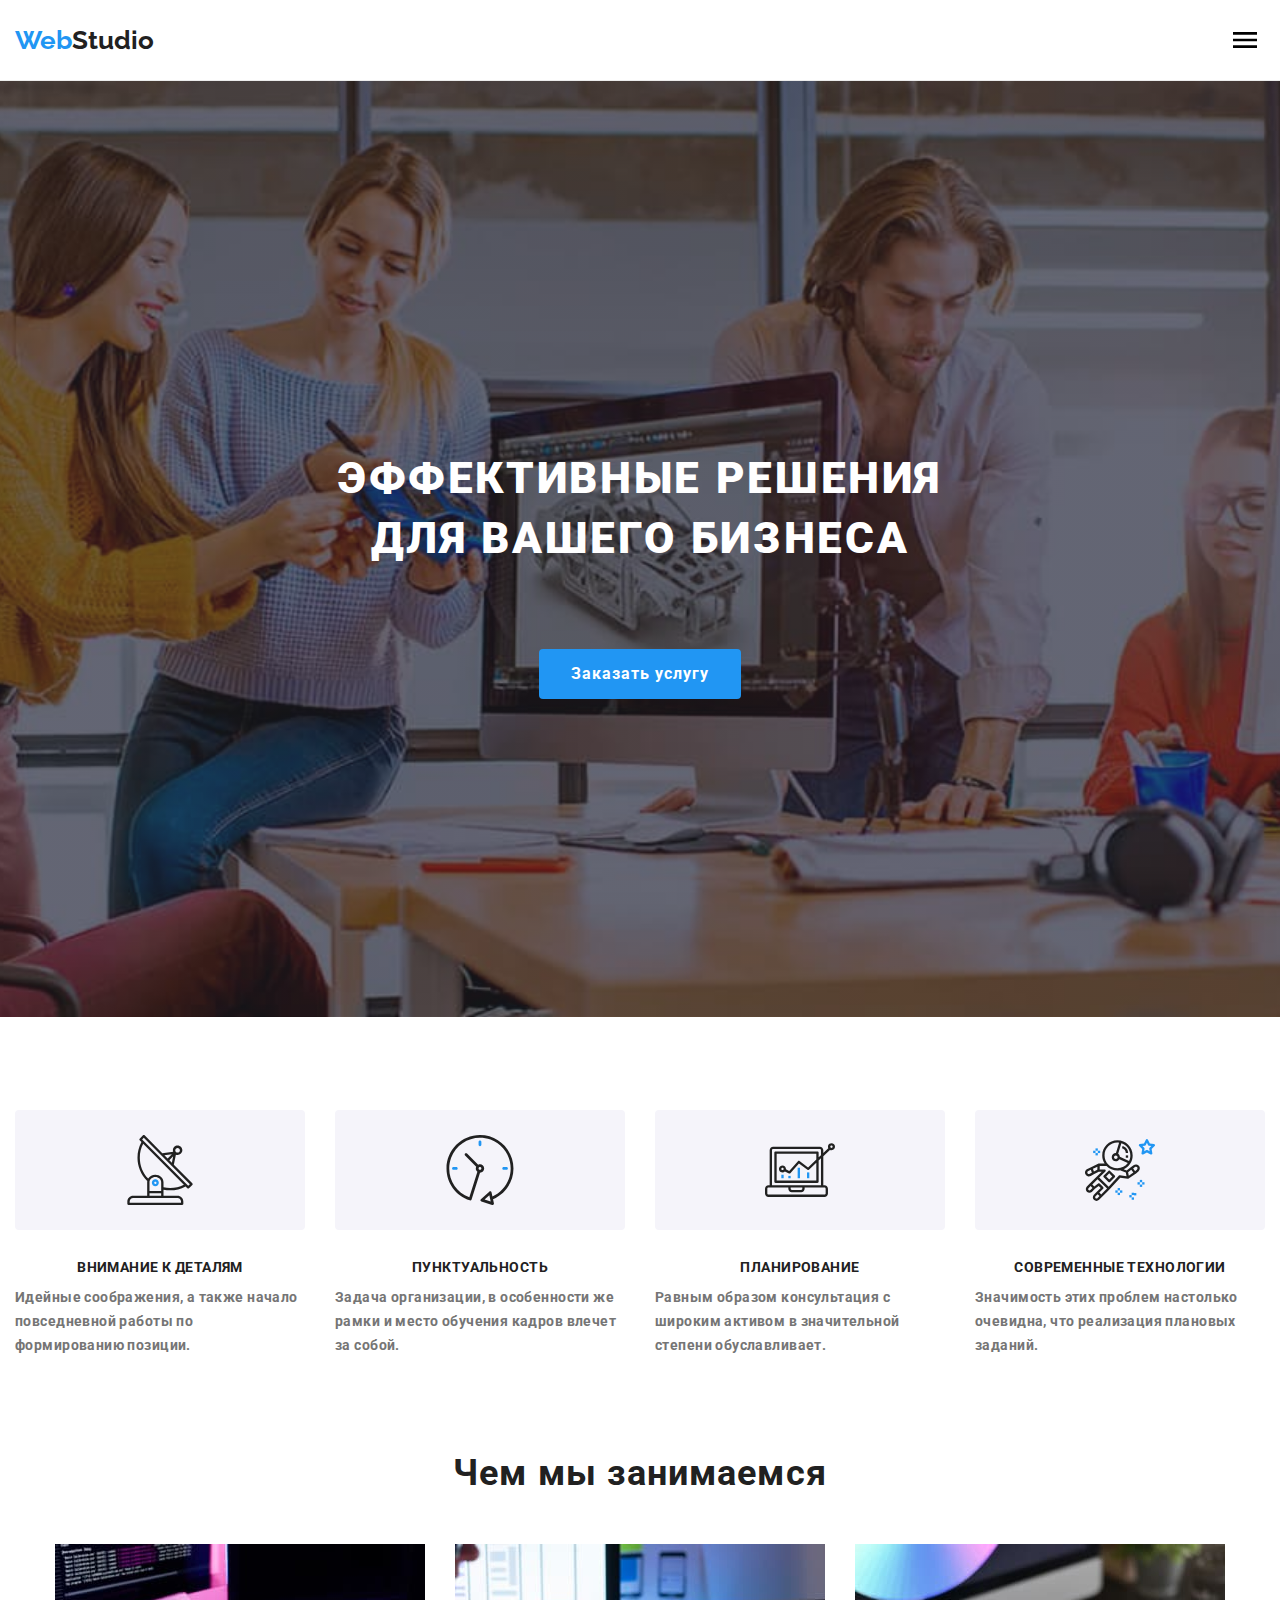
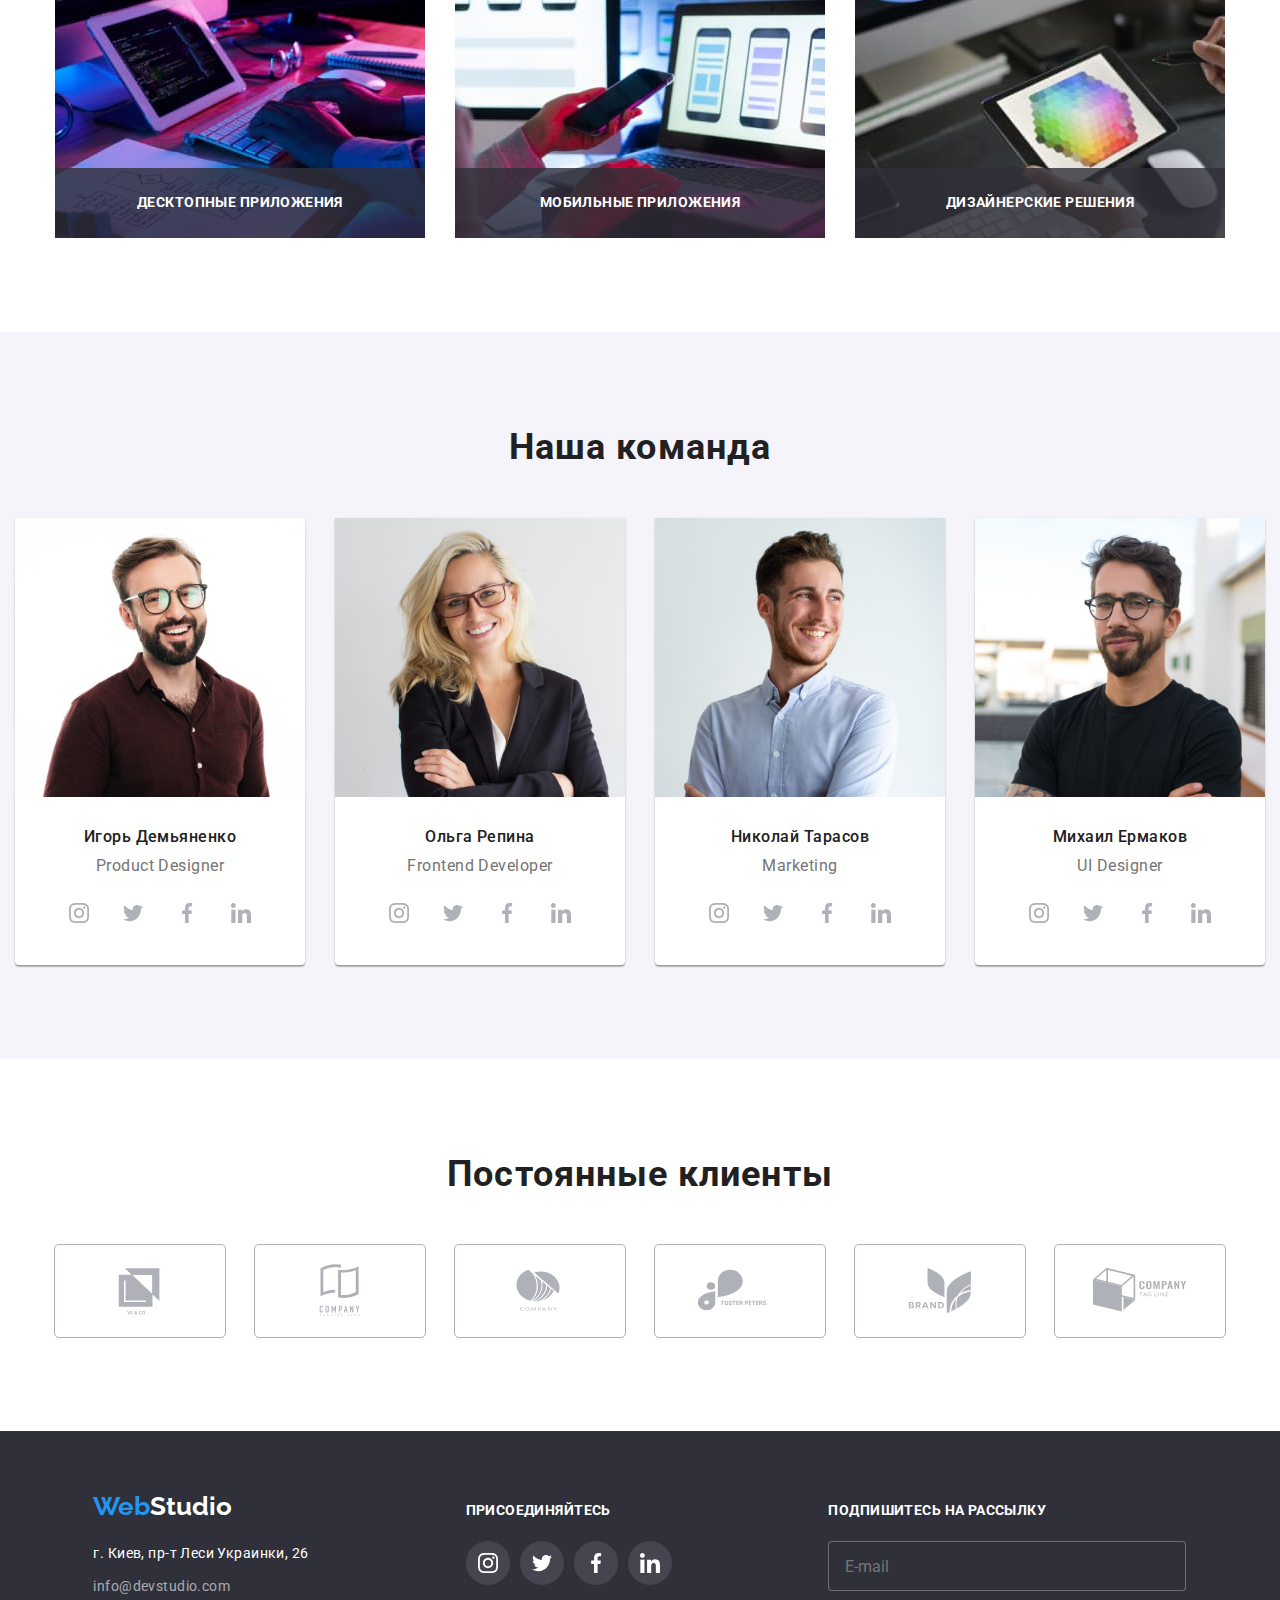
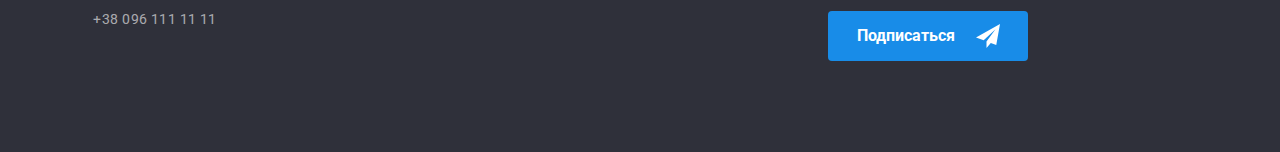
==== commit 4cba6970: "Update index.html" ====
--- a/index.html
+++ b/index.html
@@ -722,5 +722,6 @@
     </div>
     <script src="./js/modal.js"></script>
     <script src="./js/menu.js"></script>
+    <!-- <script defer src="js/mobile-menu.js"></script> -->
   </body>
 </html>
--- a/css/main.min.css
+++ b/css/main.min.css
@@ -1 +1 @@
-:root{--accent-color: #2196f3;--hero-btn-color: #2196f3;--hero-title-color: #ffffff;--main-title-color: #212121;--main-text-color: #757575;--typical-margin: 30px}p,h1,h2,h3,h4,h5,h6{margin:0}ul,ol{margin:0;padding-left:0}button{cursor:pointer}img{display:block;max-width:100%;height:auto;width:100%}body{font-size:14px;font-family:"Roboto",sans-serif;color:var(--main-title-color)}.container{width:100%;margin:0 auto;padding-left:15px;padding-right:15px}@media screen and (min-width: 480px){.container{width:480px}}@media screen and (min-width: 768px){.container{width:768px}}@media screen and (min-width: 1200px){.container{width:1200px}}.menu-container{width:100%;margin:0 auto;padding-left:15px;padding-right:15px}.hidden-title{width:1px;height:1px;overflow:hidden;opacity:0;margin:-1px}.visually-hidden{position:absolute;white-space:nowrap;width:1px;height:1px;overflow:hidden;border:0;padding:0;clip:rect(0 0 0 0);clip-path:inset(50%);margin:-1px}.header .container{display:flex;align-items:center;text-decoration:none;min-height:80px}.header{border-bottom:1px solid #ececec}.navigation{display:flex;flex-wrap:wrap;display:none}.nav-list{display:flex;min-width:294px;gap:50px}.nav-list__link{list-style-type:none;font-family:"Roboto",sans-serif;font-style:normal;font-weight:500;font-size:14px;line-height:1.14;letter-spacing:.02em;color:var(--main-title-color);padding:32px 0;display:flex;position:relative}.nav-list__item{list-style-type:none}.nav-list__link.current::after{content:"";position:absolute;width:100%;height:4px;background-color:var(--hero-btn-color);border-radius:2px;left:0;bottom:0}.header-contacts{display:flex;flex-wrap:wrap;justify-content:flex-end;gap:10px;display:none}.header-contacts__link{font-family:"Roboto",sans-serif;font-style:normal;font-weight:500;font-size:14px;line-height:1.14;letter-spacing:.02em;color:var(--main-text-color);display:flex}.header-contacts{list-style-type:none}.header-contacts__link .link:hover,.header-contacts__link .link:focus{color:var(--accent-color);text-shadow:0px 4px 4px rgba(0,0,0,.25);transition:color 250ms cubic-bezier(0.4, 0, 0.2, 1);transition:text-shadow 250ms cubic-bezier(0.4, 0, 0.2, 1)}.link:hover,.link:focus{color:var(--accent-color);text-shadow:0px 4px 4px rgba(0,0,0,.25);transition:color 250ms cubic-bezier(0.4, 0, 0.2, 1);transition:text-shadow 250ms cubic-bezier(0.4, 0, 0.2, 1)}.contacts-icon{display:flex;align-items:center;justify-content:center;margin-right:10px;fill:currentColor}.menu-open-btn{display:flex;margin-left:auto;border:none;fill:#000;background-color:#fff}.menu-open-btn:hover,.menu-open-btn:focus{fill:var(--accent-color);transition:color 250ms cubic-bezier(0.4, 0, 0.2, 1)}.menu-close-btn{display:flex;margin-left:auto;border:none;fill:#000;background-color:#fff;margin-bottom:4px}.menu-close-btn:hover,.menu-close-btn:focus{fill:var(--accent-color)}.mob-menu{position:fixed;top:0;left:0;background-color:#fff;z-index:1;width:100vw;height:100vh;padding:20px 0}.mob-menu .menu-container{display:flex;flex-direction:column;justify-content:space-between;height:100%;overflow-y:auto}.mob-menu-nav{list-style-type:none;display:flex;flex-direction:column;margin-left:40px}.mob-menu-nav__link{font-family:"Roboto",sans-serif;font-style:normal;font-weight:500;font-size:40px;line-height:1.18;letter-spacing:.02em;color:var(--main-title-color)}.mob-menu-nav__item:not(:last-child){margin-bottom:32px}.mob-menu-contacts{list-style-type:none;display:flex;flex-direction:column;margin-left:40px;margin-top:40px}.mob-menu-contacts__item:not(:last-child){margin-bottom:20px}.mob-menu-contacts__tel{font-family:"Roboto",sans-serif;font-weight:500;font-size:34px;line-height:1.18;letter-spacing:.02em;margin-top:302px;color:var(--accent-color)}.mob-menu-contacts__mail{font-family:"Roboto",sans-serif;font-weight:500;font-size:24px;line-height:1.17;letter-spacing:.02em;margin-top:32px;color:var(--main-text-color)}.mob-menu-soc{list-style-type:none;margin-top:64px;display:flex;flex-wrap:wrap;margin-left:40px}.mob-menu-soc__item:not(:first-child){padding-left:10px}.mob-menu-soc__link{font-family:"Roboto",sans-serif;font-weight:500;font-size:18px;line-height:1.22;letter-spacing:.02em;color:var(--accent-color);padding-right:10px}.mob-menu-soc__item{margin-bottom:10px;position:relative}.mob-menu-soc__item:not(:last-child)::after{content:"";position:absolute;width:22px;height:0px;right:-11px;bottom:11px;border:1px solid rgba(33,33,33,.2);transform:rotate(90deg)}.logo{font-family:"Raleway",sans-serif;font-style:normal;font-weight:700;font-size:26px;line-height:1.19;color:var(--accent-color);display:flex;margin-right:0 auto}.header-link{display:flex}.logo-text{color:var(--main-title-color)}.logo-footer{color:var(--hero-title-color)}.hero .container{display:flex;width:100%;padding:0}.hero{background-color:#2f303a;background-repeat:no-repeat;background-position:center;background-size:cover;width:100%;background-image:linear-gradient(rgba(47, 48, 58, 0.4), rgba(47, 48, 58, 0.4)),url(../img/hero-bg-mobile.jpg)}@media(min-device-pixel-ratio: 2),(min-resolution: 192dpi),(min-resolution: 2dppx){.hero{background-image:linear-gradient(rgba(47, 48, 58, 0.4), rgba(47, 48, 58, 0.4)),url(../img/hero-bg-mob-2x.jpg)}}@media screen and (min-width: 768px){.hero{background-image:linear-gradient(rgba(47, 48, 58, 0.4), rgba(47, 48, 58, 0.4)),url(../img/hero-bg-tablet.jpg)}}@media screen and (min-width: 768px)and (min-device-pixel-ratio: 2),screen and (min-width: 768px)and (min-resolution: 192dpi),screen and (min-width: 768px)and (min-resolution: 2dppx){.hero{background-image:linear-gradient(rgba(47, 48, 58, 0.4), rgba(47, 48, 58, 0.4)),url(../img/hero-bg-tab-2x.jpg)}}@media screen and (min-width: 1200px){.hero{max-width:1600px;height:100%;background-image:linear-gradient(rgba(47, 48, 58, 0.4), rgba(47, 48, 58, 0.4)),url(../img/hero-bg.jpg);margin:0 auto;padding:200px 0}}@media screen and (min-width: 1200px)and (min-device-pixel-ratio: 2),screen and (min-width: 1200px)and (min-resolution: 192dpi),screen and (min-width: 1200px)and (min-resolution: 2dppx){.hero{background-image:linear-gradient(rgba(47, 48, 58, 0.4), rgba(47, 48, 58, 0.4)),url(../img/hero-bg-2x.jpg)}}.title{text-align:center;color:var(--main-title-color);margin:50px;font-size:26px;font-weight:900;line-height:1.62;letter-spacing:.06em}@media screen and (min-width: 1200px){.title{font-size:44px;font-weight:900;line-height:1.36;letter-spacing:.06em;padding-top:200px}}.hero-list{display:flex;flex-direction:column;margin:0 auto;flex-wrap:wrap}.hero-list__title{text-transform:uppercase;color:var(--hero-title-color);text-align:center;max-width:360px;height:auto;padding-top:118px;padding-bottom:var(--typical-margin);font-size:26px;font-weight:900;line-height:1.62;letter-spacing:.06em}@media screen and (min-width: 1200px){.hero-list__title{font-size:44px;font-weight:900;line-height:1.36;letter-spacing:.06em;max-width:696px}}.hero-list__btn{cursor:pointer;font-family:inherit;font-weight:700;font-size:16px;line-height:1.88;letter-spacing:.06em;color:#fff;background-color:var(--hero-btn-color);display:inline-block;padding:10px 32px;margin:0 auto;margin-bottom:118px;border:none;border-radius:4px}.hero-list__btn:hover,.hero-list__btn:focus{background:#188ce8;box-shadow:0px 4px 4px rgba(0,0,0,.15);border-radius:4px;transition:background 250ms cubic-bezier(0.4, 0, 0.2, 1);transition:box-shadow 250ms cubic-bezier(0.4, 0, 0.2, 1)}.about{padding:60px 0}.about-list{list-style-type:none;padding:0;display:flex;flex-wrap:wrap;gap:30px}.about-list .about-content__text{flex-basis:25%}.about-list__item{width:100%}@media screen and (min-width: 768px){.about-list__item{width:calc((100% - 30px)/2)}}@media screen and (min-width: 1200px){.about-list__item{width:calc((100% - 90px)/4)}}.about-list__card{height:120px;display:flex;align-items:center;justify-content:center;background:#f5f4fa;border-radius:4px}.about-content__title{font-size:14px;font-weight:700;line-height:1.14;letter-spacing:.03em;text-transform:uppercase;color:var(--main-title-color);margin-top:30px;margin-bottom:10px;text-align:left}@media screen and (min-width: 480px){.about-content__title{text-align:center}}.about-content__text{font-size:400;font-weight:700;line-height:1.71;letter-spacing:.03em;color:var(--main-text-color);min-width:270px;height:100%}.gallery{display:none}@media screen and (min-width: 1200px){.gallery{display:flex;flex-wrap:wrap;justify-content:center}}.gallery-title{padding-top:60px;margin:0}@media screen and (min-width: 480px){.gallery-title{padding-bottom:30px}}@media screen and (min-width: 1200px){.gallery-title{padding-bottom:50px}}.gallery-list{list-style-type:none;display:flex;flex-wrap:wrap;justify-content:center;gap:30px}.gallery-list__item{position:relative}.gallery-list__label{font-size:14px;font-weight:700;line-height:1.14;letter-spacing:.03em;text-transform:uppercase;display:flex;justify-content:center;text-align:center;color:#fff;position:absolute;bottom:0;left:0;width:100%;height:70px;background-color:rgba(47,48,58,.8);text-align:center;padding:27px 0}.team{background-color:#f5f4fa;padding-bottom:60px}.team-title{padding-top:60px}@media screen and (min-width: 480px){.team-title{padding-bottom:30px;margin:0}}@media screen and (min-width: 1200px){.team-title{padding-bottom:50px;margin:0}}.team-list{list-style-type:none;display:flex;flex-wrap:wrap;gap:30px}.team-list__item{width:100%;height:auto;background-color:var(--hero-title-color);box-shadow:0px 1px 3px rgba(0,0,0,.12),0px 1px 1px rgba(0,0,0,.14),0px 2px 1px rgba(0,0,0,.2);border-radius:0px 0px 4px 4px}@media screen and (min-width: 768px){.team-list__item{width:calc((100% - 30px)/2)}}@media screen and (min-width: 1200px){.team-list__item{width:calc((100% - 90px)/4);padding:94px 0}}.team-list__card{padding-top:var(--typical-margin);padding-bottom:var(--typical-margin)}.team-list__title{font-weight:500;font-size:16px;line-height:1.19;letter-spacing:.03em;text-align:center;color:var(--main-title-color);margin-bottom:10px}.team-list__text{font-weight:400;font-size:16px;line-height:1.19;letter-spacing:.03em;text-align:center;color:var(--main-text-color);margin-bottom:16px}.team-soc{list-style-type:none;display:flex;justify-content:center}.team-soc__item{width:44px;height:44px;margin-right:10px}.team-soc__item:last-child{margin-right:0}.team-soc__link{width:100%;height:100%;background-color:var(--hero-title-color);border-radius:50%;display:flex;align-items:center;justify-content:center;fill:#afb1b8}.team-soc__link:hover,.team-soc__link:focus{background-color:#2196f3;transition:background-color 250ms cubic-bezier(0.4, 0, 0.2, 1)}.team-soc__link:hover .team-soc__icon,.team-soc__link:hover .team-soc__icon,.team-soc__link:focus .team-soc__icon,.team-soc__link:focus .team-soc__icon{fill:#fff;transition:fill 250ms cubic-bezier(0.4, 0, 0.2, 1)}.clients-title{margin:60px 0 30px 0}.clients-list{list-style-type:none;display:flex;flex-wrap:wrap;justify-content:center;gap:30px;margin-bottom:60px}.clients-list__item{width:170px;height:92px;border-radius:4px;outline:1px solid #afb1b8}.clients-list__item:hover,.clients-list__item:focus{outline:1px solid var(--accent-color);transition:outline 250ms cubic-bezier(0.4, 0, 0.2, 1)}@media screen and (min-width: 768px){.clients-list__item{width:226px}}.clients-list__link{width:100%;height:100%;display:flex;align-items:center;justify-content:center;fill:#afb1b8}.clients-list__link:hover,.clients-list__link:focus{fill:var(--accent-color);transition:fill 250ms cubic-bezier(0.4, 0, 0.2, 1)}.section{padding:94px 0}.btn-list{list-style-type:none;margin-bottom:40px}@media screen and (min-width: 480px){.btn-list{display:flex;flex-wrap:wrap}}@media screen and (min-width: 768px){.btn-list{justify-content:center;margin-bottom:14px}}@media screen and (min-width: 1200px){.btn-list{justify-content:center;margin-bottom:34px}}@media screen and (min-width: 480px){.btn-list__item{margin-bottom:15px}.btn-list__item:not(:last-child){margin-right:8px}}@media screen and (min-width: 768px){.btn-list__item{margin-bottom:30px}}@media screen and (min-width: 1200px){.btn-list__item:not(:last-child){margin-right:8px}}.btn-list__text{font-weight:500;font-size:16px;line-height:1.62;letter-spacing:.03em;text-align:center;cursor:pointer;color:var(--main-title-color);background:#f5f4fa;display:inline-block;border:none;border-radius:4px;padding:6px 22px}.btn-list__text .current:hover .btn-list__text .current:focus{background-color:var(--hero-btn-color);color:var(--hero-title-color)}.btn-list__text:hover,.btn-list__text:focus{background-color:var(--hero-btn-color);color:var(--hero-title-color);box-shadow:0px 3px 1px rgba(0,0,0,.1),0px 1px 2px rgba(0,0,0,.08),0px 2px 2px rgba(0,0,0,.12);transition:background-color 250ms cubic-bezier(0.4, 0, 0.2, 1);transition:color 250ms cubic-bezier(0.4, 0, 0.2, 1);transition:box-shadow 250ms cubic-bezier(0.4, 0, 0.2, 1)}.benefits{list-style-type:none;display:flex;flex-wrap:wrap;justify-content:center;gap:30px;margin-top:-30px}.benefits-list{width:100%;max-width:370px;margin:0 auto;display:flex;flex-direction:column;height:100%}@media screen and (min-width: 768px){.benefits-list{width:calc((100% - 30px)/2)}}@media screen and (min-width: 1200px){.benefits-list{width:calc((100% - 90px)/3)}}.benefits-list:hover .benefits-item__top-text{transform:translateY(0);display:flex}.benefits-item__card{position:relative;overflow:hidden}.benefits-item__top-text{font-size:18px;font-weight:400;line-height:1.56;letter-spacing:.03em;font-family:"Roboto";font-style:normal;position:absolute;top:0;color:var(--hero-title-color);background:rgba(33,150,243,.9);box-shadow:0px 4px 4px rgba(0,0,0,.25);height:100%;line-height:1.5555555556;text-align:left;padding:63px 24px;display:flex;align-items:center;transform:translateY(101%);transition:transform 250ms cubic-bezier(0.4, 0, 0.2, 1)}.benefits-list__link{display:flex;display:inline-block}.benefits-list__link:hover,.benefits-list__link:focus{box-shadow:0px 1px 1px rgba(0,0,0,.12),0px 4px 4px rgba(0,0,0,.06),1px 4px 6px rgba(0,0,0,.16);transition:box-shadow 250ms cubic-bezier(0.4, 0, 0.2, 1)}.benefits-content{padding:20px 24px;border-right:1px solid #eee;border-left:1px solid #eee;border-bottom:1px solid #eee}.benefits-content__title{font-size:18px;font-weight:700;line-height:2;letter-spacing:.06em;color:var(--main-title-color);margin-bottom:4px}.benefits-content__text{font-size:16px;font-weight:400;line-height:1.88;letter-spacing:.03em;color:var(--main-text-color)}.current{color:var(--hero-btn-color)}.footer{background-color:#2f303a;padding:60px 0}.footer-box{flex-wrap:wrap;justify-content:space-around}@media screen and (min-width: 768px){.footer-box{display:flex;flex-wrap:wrap}}.footer-logo{display:flex;justify-content:center;margin-bottom:20px}.address{display:flex;flex-direction:column;margin-left:auto;margin-right:auto}.footer-content{max-width:231px;min-height:81px}.footer-content__list{list-style-type:none}.footer-contacts{display:flex;flex-direction:column;justify-content:center;margin-bottom:60px}.footer-contacts__item{font-style:normal;font-weight:400;font-size:14px;line-height:1.71;letter-spacing:.03em;color:var(--hero-title-color);margin-bottom:9px}.footer-contacts__link{font-style:normal;font-size:14px;line-height:1.71;letter-spacing:.03em;color:rgba(255,255,255,.6);text-align:center}.footer-contacts__link:not(:last-child){padding-bottom:9px}.footer-slogan{display:flex;flex-direction:column;gap:20px;margin-bottom:60px}.footer-slogan-list{list-style-type:none;display:flex;justify-content:center}.footer-slogan-title{font-family:"Roboto";font-style:normal;font-weight:700;font-size:14px;letter-spacing:.03em;text-transform:uppercase;color:#fff;text-align:center}.footer-slogan-item{width:44px;height:44px}.footer-slogan-item:not(:last-child){margin-right:10px}.footer-slogan-link{width:100%;height:100%;background:rgba(255,255,255,.1);border-radius:50%;display:flex;align-items:center;justify-content:center;fill:var(--hero-title-color)}.footer-slogan-link:hover,.footer-slogan-link:focus{background-color:#2196f3;transition:background-color 250ms cubic-bezier(0.4, 0, 0.2, 1)}.footer-newsletter{width:100%;display:flex;flex-direction:column;justify-content:center}.footer-subscribe{display:flex;flex-wrap:wrap;justify-content:center;gap:20px}@media screen and (min-width: 768px){.footer-subscribe{width:450px;margin-left:auto;margin-right:auto}}.input-footer{width:100%;height:50px;border:1px solid rgba(255,255,255,.3);border-radius:4px;background-color:#2f303a;font-family:"Roboto",sans-serif;font-style:normal;font-weight:400;font-size:16px;line-height:1.25;color:rgba(255,255,255,.6);padding-left:16px}.footer-wrap{position:relative}.btn-footer{background-color:#188ce8;color:#fff;width:200px;height:50px;font-weight:700;font-size:16px;line-height:1.88;padding:10px 10px 10px 29px;border:none;border-radius:4px;display:flex}.send-icon{position:absolute;right:28px;top:50%;transform:translateY(-50%);fill:#fff}.backdrop{width:100vw;height:100vh;background-color:rgba(0,0,0,.2);position:fixed;top:0;transition:opacity 300ms,visibility 300ms}.modal{width:528px;background-color:#fff;border-radius:4px;position:absolute;top:50%;left:50%;transform:translate(-50%, -50%) scale(1);transition:transform 300ms;padding:40px}.backdrop.is-hidden .modal{transform:translate(-50%, -50%) scale(0);opacity:0}.modal-close-btn{position:absolute;right:8px;top:8px;border:none;background-color:inherit}.modal-close-icon{width:30px;height:30px;background-color:#fff;border:1px solid rgba(0,0,0,.1);border-radius:50%;display:flex;align-items:center;justify-content:center;padding:6px}.modal-close-icon:hover,.modal-close-icon:focus{fill:#2196f3;transition:background-color 250ms cubic-bezier(0.4, 0, 0.2, 1)}.is-hidden{visibility:hidden;opacity:0;pointer-events:none}.no-scroll{overflow:hidden}.form-title{font-size:20px;font-weight:700;line-height:1.15;letter-spacing:.03em;text-align:center;margin-bottom:12px}.form-group{display:flex;flex-direction:column;width:100%;margin-bottom:10px}.form-label{margin-bottom:4px;font-weight:400;font-size:12px;line-height:1.16;letter-spacing:.01em;color:#757575}.form-input{width:448px;height:40px;border:1px solid rgba(33,33,33,.2);border-radius:4px;padding-left:42px}.form-input:focus{border:1px solid #2196f3;border-radius:4px}.form-group input::placeholder{font-size:14px;font-weight:400;line-height:1.14;letter-spacing:.01em;color:rgba(117,117,117,.5)}.input-wrap{position:relative;outline:none}.modal-icon{position:absolute;left:12px;top:50%;transform:translateY(-50%)}.form-input:focus+.modal-icon{fill:var(--accent-color)}.form-area{margin-bottom:20px}textarea{width:100%;height:120px;border:1px solid rgba(33,33,33,.2);border-radius:4px;resize:none;padding:12px 16px}.form-text:focus{border:1px solid #2196f3;border-radius:4px}.form-check{display:block;margin-bottom:30px;display:flex;align-items:center;justify-content:center}.input-check{width:16px;height:15px}.check-text{font-size:14px;font-weight:400;line-height:1.71;letter-spacing:.03em;color:#757575;display:flex;align-items:center;margin-right:4px}.check-text::before{content:"";width:16px;height:15px;border:2px solid #212121;border-radius:3px;margin-right:8.38px}.input-check:checked+.check-text::before{background-color:var(--accent-color);background-image:url(../img/checked.svg);border:none;background-repeat:no-repeat;background-position:center}.input-check:focus+.check-text::before::before{border-color:var(--accent-color)}.check-terms{font-size:14px;font-weight:400;line-height:1.71;letter-spacing:.03em;text-decoration-line:underline;color:var(--accent-color)}.btn-modal{background-color:#188ce8;color:#fff;width:200px;height:50px;font-weight:700;font-size:16px;line-height:1.88;letter-spacing:.06em;display:inline-block;padding:10px 55px;margin:0 auto;border:none;border-radius:4px;display:flex;justify-content:center}.btn-modal:hover,.btn-modal:focus{box-shadow:0px 4px 4px rgba(0,0,0,.25)}/*# sourceMappingURL=main.min.css.map */+:root{--accent-color: #2196f3;--hero-btn-color: #2196f3;--hero-title-color: #ffffff;--main-title-color: #212121;--main-text-color: #757575;--typical-margin: 30px}p,h1,h2,h3,h4,h5,h6{margin:0}ul,ol{margin:0;padding-left:0}button{cursor:pointer}img{display:block;max-width:100%;height:auto;width:100%}body{font-size:14px;font-family:"Roboto",sans-serif;color:var(--main-title-color)}.container{width:100%;margin:0 auto;padding-left:15px;padding-right:15px}.menu-container{width:100%;margin:0 auto;padding-left:15px;padding-right:15px}.title{font-size:36px;font-weight:700;line-height:1.17;letter-spacing:.03em;text-align:center;color:var(--main-title-color)}@media screen and (max-width: 1200px){.title{padding-bottom:30px}}@media screen and (min-width: 1200px){.title{padding-bottom:50px}}.hidden-title{width:1px;height:1px;overflow:hidden;opacity:0;margin:-1px}.now-scroll{overflow:hidden}.visually-hidden{position:absolute;white-space:nowrap;width:1px;height:1px;overflow:hidden;border:0;padding:0;clip:rect(0 0 0 0);clip-path:inset(50%);margin:-1px}.header .container{display:flex;align-items:center;text-decoration:none}@media screen and (max-width: 480px){.header .container{height:60px}}@media screen and (min-width: 768px){.header .container{height:80px}}.header{border-bottom:1px solid #ececec}.navigation{display:flex;flex-wrap:wrap;display:none}.nav-list{display:flex;min-width:294px;gap:50px}.nav-list__link{list-style-type:none;font-family:"Roboto",sans-serif;font-style:normal;font-weight:500;font-size:14px;line-height:1.14;letter-spacing:.02em;color:var(--main-title-color);padding:32px 0;display:flex;position:relative}.nav-list__item{list-style-type:none}.nav-list__link.current::after{content:"";position:absolute;width:100%;height:4px;background-color:var(--hero-btn-color);border-radius:2px;left:0;bottom:0}.header-contacts{display:flex;flex-wrap:wrap;justify-content:flex-end;gap:10px;display:none}.header-contacts__link{font-family:"Roboto",sans-serif;font-style:normal;font-weight:500;font-size:14px;line-height:1.14;letter-spacing:.02em;color:var(--main-text-color);display:flex}.header-contacts{list-style-type:none}.header-contacts__link .link:hover,.header-contacts__link .link:focus{color:var(--accent-color);text-shadow:0px 4px 4px rgba(0,0,0,.25);transition:color 250ms cubic-bezier(0.4, 0, 0.2, 1);transition:text-shadow 250ms cubic-bezier(0.4, 0, 0.2, 1)}.link:hover,.link:focus{color:var(--accent-color);text-shadow:0px 4px 4px rgba(0,0,0,.25);transition:color 250ms cubic-bezier(0.4, 0, 0.2, 1);transition:text-shadow 250ms cubic-bezier(0.4, 0, 0.2, 1)}.contacts-icon{display:flex;align-items:center;justify-content:center;margin-right:10px;fill:currentColor}.menu-open-btn{display:flex;margin-left:auto;border:none;fill:#000;background-color:#fff}.menu-open-btn:hover,.menu-open-btn:focus{fill:var(--accent-color);transition:color 250ms cubic-bezier(0.4, 0, 0.2, 1)}@media(max-width: 768px){.menu{display:none}}.menu-close-btn{display:flex;margin-left:auto;border:none;fill:#000;background-color:#fff;margin-bottom:4px}.menu-close-btn:hover,.menu-close-btn:focus{fill:var(--accent-color)}.mob-menu{position:fixed;top:0;left:0;background-color:#fff;z-index:2;width:100vw;height:100vh;padding:20px 0}.mob-menu .menu-container{display:flex;flex-direction:column;justify-content:space-between;height:100%;overflow-y:auto}.mob-menu-nav{list-style-type:none;display:flex;flex-direction:column;margin-left:40px}.mob-menu-nav__link{font-family:"Roboto",sans-serif;font-style:normal;font-weight:500;font-size:40px;line-height:1.18;letter-spacing:.02em;color:var(--main-title-color)}.mob-menu-nav__item:not(:last-child){margin-bottom:32px}.mob-menu-contacts{list-style-type:none;display:flex;flex-direction:column;margin-left:40px;margin-top:40px}.mob-menu-contacts__item:not(:last-child){margin-bottom:20px}.mob-menu-contacts__tel{font-family:"Roboto",sans-serif;font-weight:500;font-size:34px;line-height:1.18;letter-spacing:.02em;margin-top:302px;color:var(--accent-color)}.mob-menu-contacts__mail{font-family:"Roboto",sans-serif;font-weight:500;font-size:24px;line-height:1.17;letter-spacing:.02em;margin-top:32px;color:var(--main-text-color)}.mob-menu-soc{list-style-type:none;margin-top:64px;display:flex;flex-wrap:wrap;margin-left:40px}.mob-menu-soc__item:not(:first-child){padding-left:10px}.mob-menu-soc__link{font-family:"Roboto",sans-serif;font-weight:500;font-size:18px;line-height:1.22;letter-spacing:.02em;color:var(--accent-color);padding-right:10px}.mob-menu-soc__item{margin-bottom:10px;position:relative}.mob-menu-soc__item:not(:last-child)::after{content:"";position:absolute;width:22px;height:0px;right:-11px;bottom:11px;border:1px solid rgba(33,33,33,.2);transform:rotate(90deg)}.logo{font-family:"Raleway",sans-serif;font-style:normal;font-weight:700;font-size:26px;line-height:1.19;color:var(--accent-color);display:flex;margin-right:0 auto}.header-link{display:flex}.logo-text{color:var(--main-title-color)}.logo-footer{color:var(--hero-title-color)}.hero .container{display:flex;width:100%;padding:0}.hero{background-color:#2f303a;background-repeat:no-repeat;background-position:center;background-size:cover;width:100%;background-image:linear-gradient(rgba(47, 48, 58, 0.4), rgba(47, 48, 58, 0.4)),url(../img/hero-bg-mobile.jpg)}@media(min-device-pixel-ratio: 2),(min-resolution: 192dpi),(min-resolution: 2dppx){.hero{background-image:linear-gradient(rgba(47, 48, 58, 0.4), rgba(47, 48, 58, 0.4)),url(../img/hero-bg-mob-2x.jpg)}}@media screen and (min-width: 768px){.hero{background-image:linear-gradient(rgba(47, 48, 58, 0.4), rgba(47, 48, 58, 0.4)),url(../img/hero-bg-tablet.jpg)}}@media screen and (min-width: 768px)and (min-device-pixel-ratio: 2),screen and (min-width: 768px)and (min-resolution: 192dpi),screen and (min-width: 768px)and (min-resolution: 2dppx){.hero{background-image:linear-gradient(rgba(47, 48, 58, 0.4), rgba(47, 48, 58, 0.4)),url(../img/hero-bg-tab-2x.jpg)}}@media screen and (min-width: 1200px){.hero{max-width:1600px;height:100%;background-image:linear-gradient(rgba(47, 48, 58, 0.4), rgba(47, 48, 58, 0.4)),url(../img/hero-bg.jpg);margin:0 auto;padding:200px 0}}@media screen and (min-width: 1200px)and (min-device-pixel-ratio: 2),screen and (min-width: 1200px)and (min-resolution: 192dpi),screen and (min-width: 1200px)and (min-resolution: 2dppx){.hero{background-image:linear-gradient(rgba(47, 48, 58, 0.4), rgba(47, 48, 58, 0.4)),url(../img/hero-bg-2x.jpg)}}.hero-list__title{text-align:center;color:var(--main-title-color);margin:50px;font-size:26px;font-weight:900;line-height:1.62;letter-spacing:.06em}@media screen and (min-width: 1200px){.hero-list__title{font-size:44px;font-weight:900;line-height:1.36;letter-spacing:.06em;padding-top:200px}}.hero-list{display:flex;flex-direction:column;margin:0 auto;flex-wrap:wrap}.hero-list__title{text-transform:uppercase;color:var(--hero-title-color);text-align:center;max-width:360px;height:auto;padding-top:118px;padding-bottom:var(--typical-margin);font-size:26px;font-weight:900;line-height:1.62;letter-spacing:.06em}@media screen and (min-width: 1200px){.hero-list__title{font-size:44px;font-weight:900;line-height:1.36;letter-spacing:.06em;max-width:696px}}.hero-list__btn{cursor:pointer;font-family:inherit;font-weight:700;font-size:16px;line-height:1.88;letter-spacing:.06em;color:#fff;background-color:var(--hero-btn-color);display:inline-block;padding:10px 32px;margin:0 auto;margin-bottom:118px;border:none;border-radius:4px}.hero-list__btn:hover,.hero-list__btn:focus{background:#188ce8;box-shadow:0px 4px 4px rgba(0,0,0,.15);border-radius:4px;transition:background 250ms cubic-bezier(0.4, 0, 0.2, 1);transition:box-shadow 250ms cubic-bezier(0.4, 0, 0.2, 1)}@media screen and (max-width: 1200px){.about{padding:60px 0}}@media screen and (min-width: 1200px){.about{padding:94px 0}}.about-list{list-style-type:none;padding:0;display:flex;flex-wrap:wrap;gap:30px}.about-list .about-content__text{flex-basis:25%}.about-list__item{width:100%}@media screen and (min-width: 768px){.about-list__item{width:calc((100% - 30px)/2)}}@media screen and (min-width: 1200px){.about-list__item{width:calc((100% - 90px)/4)}}.about-list__card{height:120px;display:flex;align-items:center;justify-content:center;background:#f5f4fa;border-radius:4px}.about-content__title{font-size:14px;font-weight:700;line-height:1.14;letter-spacing:.03em;text-transform:uppercase;color:var(--main-title-color);margin-top:30px;margin-bottom:10px;text-align:left}@media screen and (min-width: 480px){.about-content__title{text-align:center}}.about-content__text{font-size:400;font-weight:700;line-height:1.71;letter-spacing:.03em;color:var(--main-text-color);min-width:270px;height:100%}.gallery{display:none}@media screen and (min-width: 1200px){.gallery{display:flex;flex-wrap:wrap;justify-content:center;padding-bottom:94px}}.gallery-list{list-style-type:none;display:flex;flex-wrap:wrap;justify-content:center;gap:30px}.gallery-list__item{position:relative}.gallery-list__label{font-size:14px;font-weight:700;line-height:1.14;letter-spacing:.03em;text-transform:uppercase;display:flex;justify-content:center;text-align:center;color:#fff;position:absolute;bottom:0;left:0;width:100%;height:70px;background-color:rgba(47,48,58,.8);text-align:center;padding:27px 0}.team{display:flex;flex-wrap:wrap;justify-content:center;background-color:#f5f4fa}@media screen and (max-width: 1200px){.team{padding:60px 0}}@media screen and (min-width: 1200px){.team{padding:94px 0}}.team-list{list-style-type:none;display:flex;flex-wrap:wrap;gap:30px}.team-list__item{width:100%;height:auto;background-color:var(--hero-title-color);box-shadow:0px 1px 3px rgba(0,0,0,.12),0px 1px 1px rgba(0,0,0,.14),0px 2px 1px rgba(0,0,0,.2);border-radius:0px 0px 4px 4px}@media screen and (min-width: 768px){.team-list__item{width:calc((100% - 30px)/2)}}@media screen and (min-width: 1200px){.team-list__item{width:calc((100% - 90px)/4)}}.team-list__card{padding-top:var(--typical-margin);padding-bottom:var(--typical-margin)}.team-list__title{font-weight:500;font-size:16px;line-height:1.19;letter-spacing:.03em;text-align:center;color:var(--main-title-color);margin-bottom:10px}.team-list__text{font-weight:400;font-size:16px;line-height:1.19;letter-spacing:.03em;text-align:center;color:var(--main-text-color);margin-bottom:16px}.team-soc{list-style-type:none;display:flex;justify-content:center}.team-soc__item{width:44px;height:44px;margin-right:10px}.team-soc__item:last-child{margin-right:0}.team-soc__link{width:100%;height:100%;background-color:var(--hero-title-color);border-radius:50%;display:flex;align-items:center;justify-content:center;fill:#afb1b8}.team-soc__link:hover,.team-soc__link:focus{background-color:#2196f3;transition:background-color 250ms cubic-bezier(0.4, 0, 0.2, 1)}.team-soc__link:hover .team-soc__icon,.team-soc__link:hover .team-soc__icon,.team-soc__link:focus .team-soc__icon,.team-soc__link:focus .team-soc__icon{fill:#fff;transition:fill 250ms cubic-bezier(0.4, 0, 0.2, 1)}.clients{display:flex;flex-wrap:wrap;justify-content:center}@media screen and (max-width: 1200px){.clients{padding:60px 0}}@media screen and (min-width: 1200px){.clients{padding:94px 0}}.clients-list{list-style-type:none;display:flex;flex-wrap:wrap;justify-content:center;gap:30px}.clients-list__item{width:210px;height:92px;border-radius:4px;outline:1px solid #afb1b8}.clients-list__item:hover,.clients-list__item:focus{outline:1px solid var(--accent-color);transition:outline 250ms cubic-bezier(0.4, 0, 0.2, 1)}@media screen and (min-width: 768px){.clients-list__item{width:calc((100% - 60px)/3)}}@media screen and (min-width: 1200px){.clients-list__item{width:calc((100% - 150px)/6);max-width:170px}}.clients-list__link{width:100%;height:100%;display:flex;align-items:center;justify-content:center;fill:#afb1b8}.clients-list__link:hover,.clients-list__link:focus{fill:var(--accent-color);transition:fill 250ms cubic-bezier(0.4, 0, 0.2, 1)}.section{padding:60px 0}@media screen and (min-width: 1200px){.section{padding:94px 0}}.btn-list{list-style-type:none;display:flex}@media screen and (max-width: 768px){.btn-list{flex-wrap:wrap}}@media screen and (min-width: 768px){.btn-list{flex-wrap:nowrap;justify-content:center}}.btn-list__top{display:flex;flex-wrap:nowrap;margin-right:8px}.btn-list__bottom{display:flex;flex-wrap:nowrap}.btn-list__item{display:flex;margin-bottom:15px}.btn-list__item:not(:last-child){margin-right:8px}.btn-list__text{font-weight:500;font-size:16px;line-height:1.62;letter-spacing:.03em;text-align:center;cursor:pointer;color:var(--main-title-color);background:#f5f4fa;display:inline-block;border:none;border-radius:4px;padding:6px 22px}.btn-list__text .current:hover .btn-list__text .current:focus{background-color:var(--hero-btn-color);color:var(--hero-title-color)}.btn-list__text:hover,.btn-list__text:focus{background-color:var(--hero-btn-color);color:var(--hero-title-color);box-shadow:0px 3px 1px rgba(0,0,0,.1),0px 1px 2px rgba(0,0,0,.08),0px 2px 2px rgba(0,0,0,.12);transition:background-color 250ms cubic-bezier(0.4, 0, 0.2, 1);transition:color 250ms cubic-bezier(0.4, 0, 0.2, 1);transition:box-shadow 250ms cubic-bezier(0.4, 0, 0.2, 1)}.benefits{list-style-type:none;display:flex;flex-wrap:wrap;justify-content:center;gap:30px}@media screen and (min-width: 480px){.benefits{margin-top:25px}}@media screen and (min-width: 768px){.benefits{margin-top:14px}}@media screen and (min-width: 1200px){.benefits{margin-top:34px}}.benefits-list{max-width:370px;display:flex;flex-direction:column;height:100%}@media screen and (min-width: 768px){.benefits-list{width:calc((100% - 30px)/2)}}@media screen and (min-width: 1200px){.benefits-list{width:calc((100% - 90px)/3)}}.benefits-list:hover .benefits-item__top-text{transform:translateY(0);display:flex}.benefits-item__card{position:relative;overflow:hidden}.benefits-item__top-text{font-size:18px;font-weight:400;line-height:1.56;letter-spacing:.03em;font-family:"Roboto";font-style:normal;position:absolute;top:0;color:var(--hero-title-color);background:rgba(33,150,243,.9);box-shadow:0px 4px 4px rgba(0,0,0,.25);height:100%;line-height:1.5555555556;text-align:left;padding:63px 24px;display:flex;align-items:center;transform:translateY(101%);transition:transform 250ms cubic-bezier(0.4, 0, 0.2, 1)}.benefits-list__link{display:flex;display:inline-block}.benefits-list__link:hover,.benefits-list__link:focus{box-shadow:0px 1px 1px rgba(0,0,0,.12),0px 4px 4px rgba(0,0,0,.06),1px 4px 6px rgba(0,0,0,.16);transition:box-shadow 250ms cubic-bezier(0.4, 0, 0.2, 1)}.benefits-content{padding:20px 24px;border-right:1px solid #eee;border-left:1px solid #eee;border-bottom:1px solid #eee}.benefits-content__title{font-size:18px;font-weight:700;line-height:2;letter-spacing:.06em;color:var(--main-title-color);margin-bottom:4px}.benefits-content__text{font-size:16px;font-weight:400;line-height:1.88;letter-spacing:.03em;color:var(--main-text-color)}.current{color:var(--hero-btn-color)}.footer{background-color:#2f303a;padding:60px 0}.footer-box{flex-wrap:wrap;justify-content:space-around}@media screen and (min-width: 768px){.footer-box{display:flex;flex-wrap:wrap}}@media screen and (min-width: 1200px){.footer-box{display:flex;justify-content:space-around;align-items:baseline}}.footer-logo{display:flex;justify-content:center;margin-bottom:20px}@media screen and (min-width: 1200px){.footer-logo{justify-content:start}}.address{display:flex;flex-direction:column;margin-left:auto;margin-right:auto}@media screen and (min-width: 1200px){.address{text-align-last:left}}.footer-content{max-width:231px;min-height:81px}.footer-content__list{list-style-type:none}.footer-contacts{display:flex;flex-direction:column;justify-content:center;margin-bottom:60px}.footer-contacts__item{font-style:normal;font-weight:400;font-size:14px;line-height:1.71;letter-spacing:.03em;color:var(--hero-title-color);margin-bottom:9px}.footer-contacts__link{font-style:normal;font-size:14px;line-height:1.71;letter-spacing:.03em;color:rgba(255,255,255,.6);text-align:center}.footer-contacts__link:not(:last-child){padding-bottom:9px}.footer-slogan{display:flex;flex-direction:column;gap:20px;margin-bottom:60px}.footer-slogan-list{list-style-type:none;display:flex;justify-content:center}.footer-slogan-title{font-family:"Roboto";font-style:normal;font-weight:700;font-size:14px;letter-spacing:.03em;text-transform:uppercase;color:#fff;display:flex;justify-content:center}@media screen and (min-width: 1200px){.footer-slogan-title{justify-content:flex-start}}.footer-slogan-item{width:44px;height:44px}.footer-slogan-item:not(:last-child){margin-right:10px}.footer-slogan-link{width:100%;height:100%;background:rgba(255,255,255,.1);border-radius:50%;display:flex;align-items:center;justify-content:center;fill:var(--hero-title-color)}.footer-slogan-link:hover,.footer-slogan-link:focus{background-color:#2196f3;transition:background-color 250ms cubic-bezier(0.4, 0, 0.2, 1)}.footer-newsletter{width:100%;display:flex;flex-direction:column;justify-content:center}@media screen and (min-width: 1200px){.footer-newsletter{flex-wrap:nowrap;width:358px;height:auto;display:flex}}.footer-subscribe{display:flex;flex-wrap:wrap;justify-content:center;gap:20px}@media screen and (min-width: 768px){.footer-subscribe{width:450px;margin-left:auto;margin-right:auto}}@media screen and (min-width: 1200px){.footer-subscribe{justify-content:flex-start}}.input-footer{width:100%;height:50px;border:1px solid rgba(255,255,255,.3);border-radius:4px;background-color:#2f303a;font-family:"Roboto",sans-serif;font-style:normal;font-weight:400;font-size:16px;line-height:1.25;color:rgba(255,255,255,.6);display:flex;padding-left:16px}@media screen and (min-width: 1200px){.input-footer{max-width:358px}}.footer-wrap{display:flex;position:relative}.btn-footer{background-color:#188ce8;color:#fff;width:200px;height:50px;font-weight:700;font-size:16px;line-height:1.88;padding:10px 10px 10px 29px;border:none;border-radius:4px;display:flex}.send-icon{position:absolute;right:28px;top:50%;transform:translateY(-50%);fill:#fff}.backdrop{width:100vw;height:100vh;background-color:rgba(0,0,0,.2);position:fixed;top:0;transition:opacity 300ms,visibility 300ms}.modal{width:528px;background-color:#fff;border-radius:4px;position:absolute;top:50%;left:50%;transform:translate(-50%, -50%) scale(1);transition:transform 300ms;padding:40px}.backdrop.is-hidden .modal{transform:translate(-50%, -50%) scale(0);opacity:0}.modal-close-btn{position:absolute;right:8px;top:8px;border:none;background-color:inherit}.modal-close-icon{width:30px;height:30px;background-color:#fff;border:1px solid rgba(0,0,0,.1);border-radius:50%;display:flex;align-items:center;justify-content:center;padding:6px}.modal-close-icon:hover,.modal-close-icon:focus{fill:#2196f3;transition:background-color 250ms cubic-bezier(0.4, 0, 0.2, 1)}.is-hidden{visibility:hidden;opacity:0;pointer-events:none}.no-scroll{overflow:hidden}.form-title{font-size:20px;font-weight:700;line-height:1.15;letter-spacing:.03em;text-align:center;margin-bottom:12px}.form-group{display:flex;flex-direction:column;width:100%;margin-bottom:10px}.form-label{margin-bottom:4px;font-weight:400;font-size:12px;line-height:1.16;letter-spacing:.01em;color:#757575}.form-input{width:448px;height:40px;border:1px solid rgba(33,33,33,.2);border-radius:4px;padding-left:42px}.form-input:focus{border:1px solid #2196f3;border-radius:4px}.form-group input::placeholder{font-size:14px;font-weight:400;line-height:1.14;letter-spacing:.01em;color:rgba(117,117,117,.5)}.input-wrap{position:relative;outline:none}.modal-icon{position:absolute;left:12px;top:50%;transform:translateY(-50%)}.form-input:focus+.modal-icon{fill:var(--accent-color)}.form-area{margin-bottom:20px}textarea{width:100%;height:120px;border:1px solid rgba(33,33,33,.2);border-radius:4px;resize:none;padding:12px 16px}.form-text:focus{border:1px solid #2196f3;border-radius:4px}.form-check{display:block;margin-bottom:30px;display:flex;align-items:center;justify-content:center}.input-check{width:16px;height:15px}.check-text{font-size:14px;font-weight:400;line-height:1.71;letter-spacing:.03em;color:#757575;display:flex;align-items:center;margin-right:4px}.check-text::before{content:"";width:16px;height:15px;border:2px solid #212121;border-radius:3px;margin-right:8.38px}.input-check:checked+.check-text::before{background-color:var(--accent-color);background-image:url(../img/checked.svg);border:none;background-repeat:no-repeat;background-position:center}.input-check:focus+.check-text::before::before{border-color:var(--accent-color)}.check-terms{font-size:14px;font-weight:400;line-height:1.71;letter-spacing:.03em;text-decoration-line:underline;color:var(--accent-color)}.btn-modal{background-color:#188ce8;color:#fff;width:200px;height:50px;font-weight:700;font-size:16px;line-height:1.88;letter-spacing:.06em;display:inline-block;padding:10px 55px;margin:0 auto;border:none;border-radius:4px;display:flex;justify-content:center}.btn-modal:hover,.btn-modal:focus{box-shadow:0px 4px 4px rgba(0,0,0,.25)}/*# sourceMappingURL=main.min.css.map */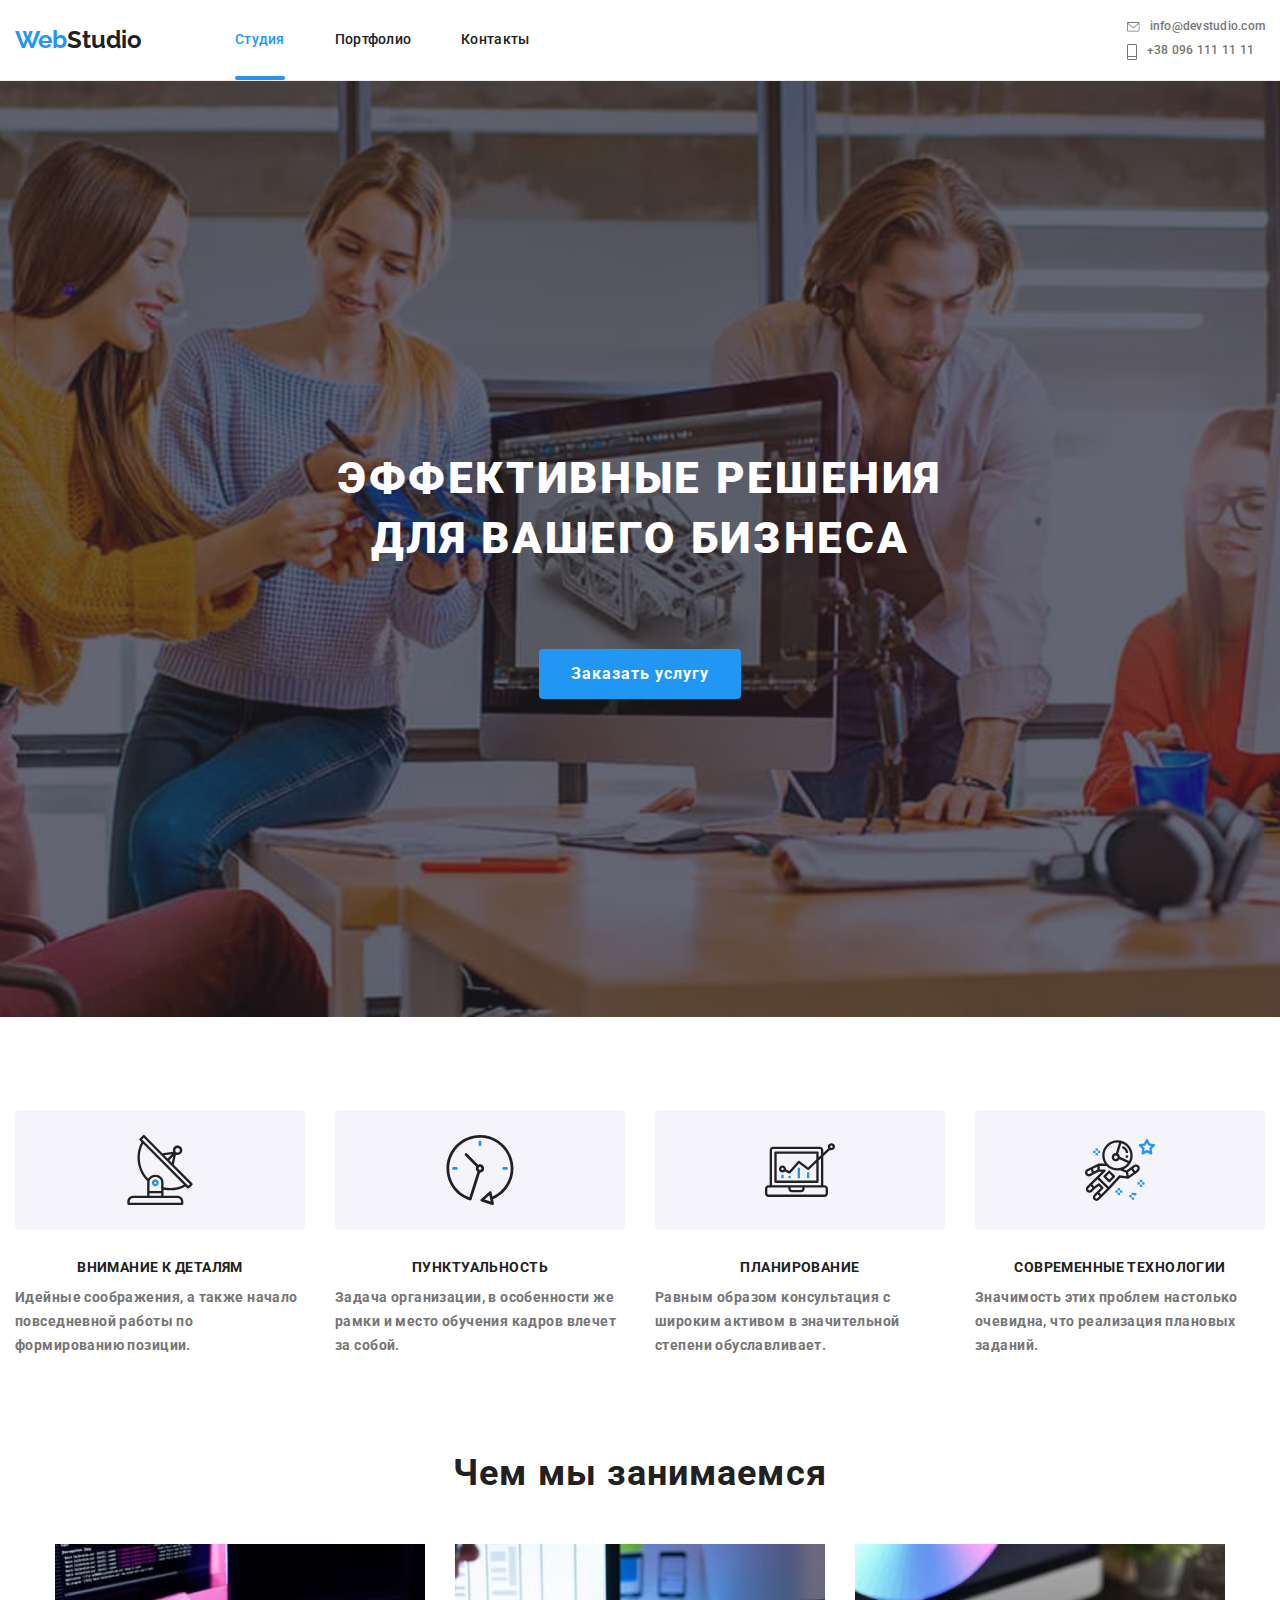
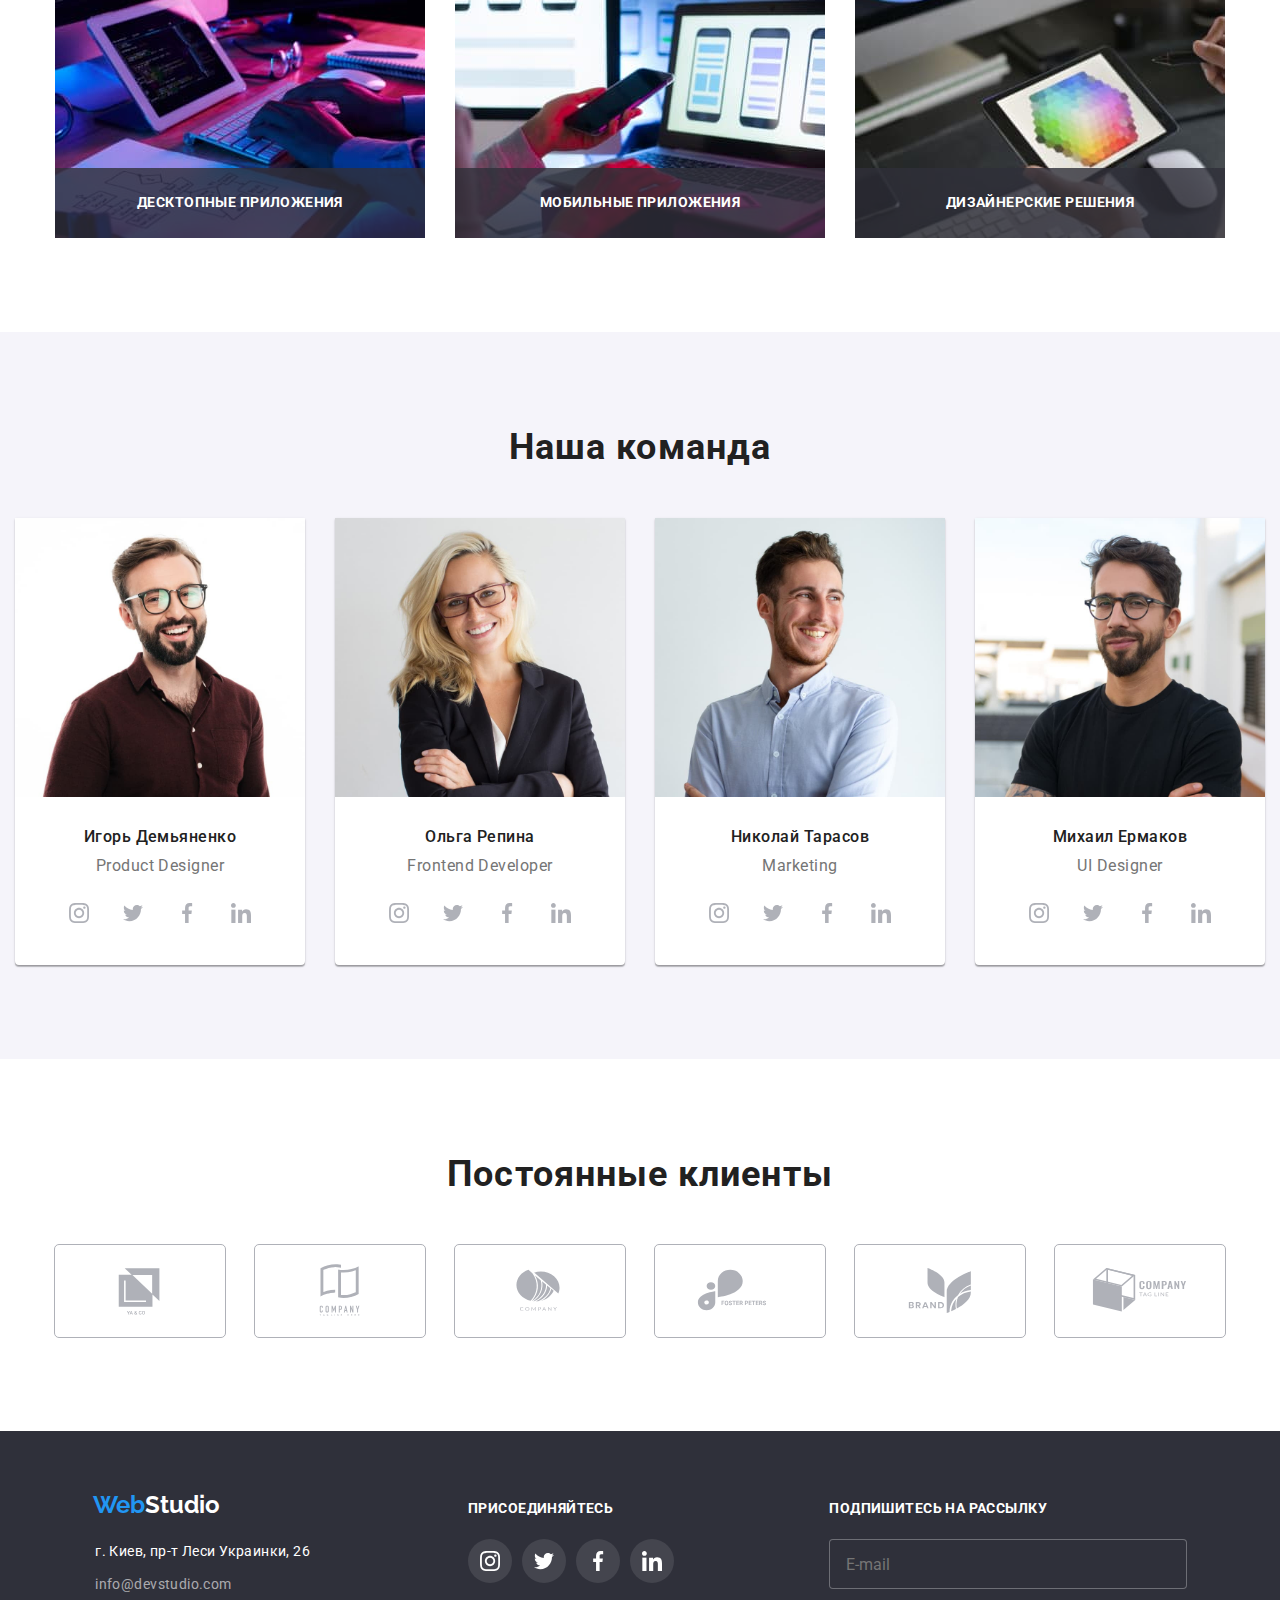
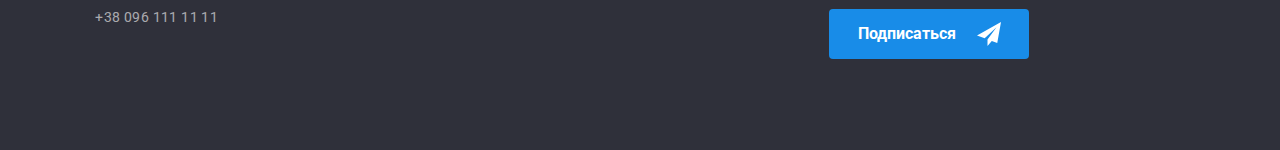
==== commit caf6f791: "Update index.html" ====
--- a/index.html
+++ b/index.html
@@ -722,6 +722,5 @@
     </div>
     <script src="./js/modal.js"></script>
     <script src="./js/menu.js"></script>
-    <!-- <script defer src="js/mobile-menu.js"></script> -->
   </body>
 </html>
--- a/css/main.min.css
+++ b/css/main.min.css
@@ -1 +1 @@
-:root{--accent-color: #2196f3;--hero-btn-color: #2196f3;--hero-title-color: #ffffff;--main-title-color: #212121;--main-text-color: #757575;--typical-margin: 30px}p,h1,h2,h3,h4,h5,h6{margin:0}ul,ol{margin:0;padding-left:0}button{cursor:pointer}img{display:block;max-width:100%;height:auto;width:100%}body{font-size:14px;font-family:"Roboto",sans-serif;color:var(--main-title-color)}.container{width:100%;margin:0 auto;padding-left:15px;padding-right:15px}.menu-container{width:100%;margin:0 auto;padding-left:15px;padding-right:15px}.title{font-size:36px;font-weight:700;line-height:1.17;letter-spacing:.03em;text-align:center;color:var(--main-title-color)}@media screen and (max-width: 1200px){.title{padding-bottom:30px}}@media screen and (min-width: 1200px){.title{padding-bottom:50px}}.hidden-title{width:1px;height:1px;overflow:hidden;opacity:0;margin:-1px}.now-scroll{overflow:hidden}.visually-hidden{position:absolute;white-space:nowrap;width:1px;height:1px;overflow:hidden;border:0;padding:0;clip:rect(0 0 0 0);clip-path:inset(50%);margin:-1px}.header .container{display:flex;align-items:center;text-decoration:none}@media screen and (max-width: 480px){.header .container{height:60px}}@media screen and (min-width: 768px){.header .container{height:80px}}.header{border-bottom:1px solid #ececec}.navigation{display:flex;flex-wrap:wrap;display:none}.nav-list{display:flex;min-width:294px;gap:50px}.nav-list__link{list-style-type:none;font-family:"Roboto",sans-serif;font-style:normal;font-weight:500;font-size:14px;line-height:1.14;letter-spacing:.02em;color:var(--main-title-color);padding:32px 0;display:flex;position:relative}.nav-list__item{list-style-type:none}.nav-list__link.current::after{content:"";position:absolute;width:100%;height:4px;background-color:var(--hero-btn-color);border-radius:2px;left:0;bottom:0}.header-contacts{display:flex;flex-wrap:wrap;justify-content:flex-end;gap:10px;display:none}.header-contacts__link{font-family:"Roboto",sans-serif;font-style:normal;font-weight:500;font-size:14px;line-height:1.14;letter-spacing:.02em;color:var(--main-text-color);display:flex}.header-contacts{list-style-type:none}.header-contacts__link .link:hover,.header-contacts__link .link:focus{color:var(--accent-color);text-shadow:0px 4px 4px rgba(0,0,0,.25);transition:color 250ms cubic-bezier(0.4, 0, 0.2, 1);transition:text-shadow 250ms cubic-bezier(0.4, 0, 0.2, 1)}.link:hover,.link:focus{color:var(--accent-color);text-shadow:0px 4px 4px rgba(0,0,0,.25);transition:color 250ms cubic-bezier(0.4, 0, 0.2, 1);transition:text-shadow 250ms cubic-bezier(0.4, 0, 0.2, 1)}.contacts-icon{display:flex;align-items:center;justify-content:center;margin-right:10px;fill:currentColor}.menu-open-btn{display:flex;margin-left:auto;border:none;fill:#000;background-color:#fff}.menu-open-btn:hover,.menu-open-btn:focus{fill:var(--accent-color);transition:color 250ms cubic-bezier(0.4, 0, 0.2, 1)}@media(max-width: 768px){.menu{display:none}}.menu-close-btn{display:flex;margin-left:auto;border:none;fill:#000;background-color:#fff;margin-bottom:4px}.menu-close-btn:hover,.menu-close-btn:focus{fill:var(--accent-color)}.mob-menu{position:fixed;top:0;left:0;background-color:#fff;z-index:2;width:100vw;height:100vh;padding:20px 0}.mob-menu .menu-container{display:flex;flex-direction:column;justify-content:space-between;height:100%;overflow-y:auto}.mob-menu-nav{list-style-type:none;display:flex;flex-direction:column;margin-left:40px}.mob-menu-nav__link{font-family:"Roboto",sans-serif;font-style:normal;font-weight:500;font-size:40px;line-height:1.18;letter-spacing:.02em;color:var(--main-title-color)}.mob-menu-nav__item:not(:last-child){margin-bottom:32px}.mob-menu-contacts{list-style-type:none;display:flex;flex-direction:column;margin-left:40px;margin-top:40px}.mob-menu-contacts__item:not(:last-child){margin-bottom:20px}.mob-menu-contacts__tel{font-family:"Roboto",sans-serif;font-weight:500;font-size:34px;line-height:1.18;letter-spacing:.02em;margin-top:302px;color:var(--accent-color)}.mob-menu-contacts__mail{font-family:"Roboto",sans-serif;font-weight:500;font-size:24px;line-height:1.17;letter-spacing:.02em;margin-top:32px;color:var(--main-text-color)}.mob-menu-soc{list-style-type:none;margin-top:64px;display:flex;flex-wrap:wrap;margin-left:40px}.mob-menu-soc__item:not(:first-child){padding-left:10px}.mob-menu-soc__link{font-family:"Roboto",sans-serif;font-weight:500;font-size:18px;line-height:1.22;letter-spacing:.02em;color:var(--accent-color);padding-right:10px}.mob-menu-soc__item{margin-bottom:10px;position:relative}.mob-menu-soc__item:not(:last-child)::after{content:"";position:absolute;width:22px;height:0px;right:-11px;bottom:11px;border:1px solid rgba(33,33,33,.2);transform:rotate(90deg)}.logo{font-family:"Raleway",sans-serif;font-style:normal;font-weight:700;font-size:26px;line-height:1.19;color:var(--accent-color);display:flex;margin-right:0 auto}.header-link{display:flex}.logo-text{color:var(--main-title-color)}.logo-footer{color:var(--hero-title-color)}.hero .container{display:flex;width:100%;padding:0}.hero{background-color:#2f303a;background-repeat:no-repeat;background-position:center;background-size:cover;width:100%;background-image:linear-gradient(rgba(47, 48, 58, 0.4), rgba(47, 48, 58, 0.4)),url(../img/hero-bg-mobile.jpg)}@media(min-device-pixel-ratio: 2),(min-resolution: 192dpi),(min-resolution: 2dppx){.hero{background-image:linear-gradient(rgba(47, 48, 58, 0.4), rgba(47, 48, 58, 0.4)),url(../img/hero-bg-mob-2x.jpg)}}@media screen and (min-width: 768px){.hero{background-image:linear-gradient(rgba(47, 48, 58, 0.4), rgba(47, 48, 58, 0.4)),url(../img/hero-bg-tablet.jpg)}}@media screen and (min-width: 768px)and (min-device-pixel-ratio: 2),screen and (min-width: 768px)and (min-resolution: 192dpi),screen and (min-width: 768px)and (min-resolution: 2dppx){.hero{background-image:linear-gradient(rgba(47, 48, 58, 0.4), rgba(47, 48, 58, 0.4)),url(../img/hero-bg-tab-2x.jpg)}}@media screen and (min-width: 1200px){.hero{max-width:1600px;height:100%;background-image:linear-gradient(rgba(47, 48, 58, 0.4), rgba(47, 48, 58, 0.4)),url(../img/hero-bg.jpg);margin:0 auto;padding:200px 0}}@media screen and (min-width: 1200px)and (min-device-pixel-ratio: 2),screen and (min-width: 1200px)and (min-resolution: 192dpi),screen and (min-width: 1200px)and (min-resolution: 2dppx){.hero{background-image:linear-gradient(rgba(47, 48, 58, 0.4), rgba(47, 48, 58, 0.4)),url(../img/hero-bg-2x.jpg)}}.hero-list__title{text-align:center;color:var(--main-title-color);margin:50px;font-size:26px;font-weight:900;line-height:1.62;letter-spacing:.06em}@media screen and (min-width: 1200px){.hero-list__title{font-size:44px;font-weight:900;line-height:1.36;letter-spacing:.06em;padding-top:200px}}.hero-list{display:flex;flex-direction:column;margin:0 auto;flex-wrap:wrap}.hero-list__title{text-transform:uppercase;color:var(--hero-title-color);text-align:center;max-width:360px;height:auto;padding-top:118px;padding-bottom:var(--typical-margin);font-size:26px;font-weight:900;line-height:1.62;letter-spacing:.06em}@media screen and (min-width: 1200px){.hero-list__title{font-size:44px;font-weight:900;line-height:1.36;letter-spacing:.06em;max-width:696px}}.hero-list__btn{cursor:pointer;font-family:inherit;font-weight:700;font-size:16px;line-height:1.88;letter-spacing:.06em;color:#fff;background-color:var(--hero-btn-color);display:inline-block;padding:10px 32px;margin:0 auto;margin-bottom:118px;border:none;border-radius:4px}.hero-list__btn:hover,.hero-list__btn:focus{background:#188ce8;box-shadow:0px 4px 4px rgba(0,0,0,.15);border-radius:4px;transition:background 250ms cubic-bezier(0.4, 0, 0.2, 1);transition:box-shadow 250ms cubic-bezier(0.4, 0, 0.2, 1)}@media screen and (max-width: 1200px){.about{padding:60px 0}}@media screen and (min-width: 1200px){.about{padding:94px 0}}.about-list{list-style-type:none;padding:0;display:flex;flex-wrap:wrap;gap:30px}.about-list .about-content__text{flex-basis:25%}.about-list__item{width:100%}@media screen and (min-width: 768px){.about-list__item{width:calc((100% - 30px)/2)}}@media screen and (min-width: 1200px){.about-list__item{width:calc((100% - 90px)/4)}}.about-list__card{height:120px;display:flex;align-items:center;justify-content:center;background:#f5f4fa;border-radius:4px}.about-content__title{font-size:14px;font-weight:700;line-height:1.14;letter-spacing:.03em;text-transform:uppercase;color:var(--main-title-color);margin-top:30px;margin-bottom:10px;text-align:left}@media screen and (min-width: 480px){.about-content__title{text-align:center}}.about-content__text{font-size:400;font-weight:700;line-height:1.71;letter-spacing:.03em;color:var(--main-text-color);min-width:270px;height:100%}.gallery{display:none}@media screen and (min-width: 1200px){.gallery{display:flex;flex-wrap:wrap;justify-content:center;padding-bottom:94px}}.gallery-list{list-style-type:none;display:flex;flex-wrap:wrap;justify-content:center;gap:30px}.gallery-list__item{position:relative}.gallery-list__label{font-size:14px;font-weight:700;line-height:1.14;letter-spacing:.03em;text-transform:uppercase;display:flex;justify-content:center;text-align:center;color:#fff;position:absolute;bottom:0;left:0;width:100%;height:70px;background-color:rgba(47,48,58,.8);text-align:center;padding:27px 0}.team{display:flex;flex-wrap:wrap;justify-content:center;background-color:#f5f4fa}@media screen and (max-width: 1200px){.team{padding:60px 0}}@media screen and (min-width: 1200px){.team{padding:94px 0}}.team-list{list-style-type:none;display:flex;flex-wrap:wrap;gap:30px}.team-list__item{width:100%;height:auto;background-color:var(--hero-title-color);box-shadow:0px 1px 3px rgba(0,0,0,.12),0px 1px 1px rgba(0,0,0,.14),0px 2px 1px rgba(0,0,0,.2);border-radius:0px 0px 4px 4px}@media screen and (min-width: 768px){.team-list__item{width:calc((100% - 30px)/2)}}@media screen and (min-width: 1200px){.team-list__item{width:calc((100% - 90px)/4)}}.team-list__card{padding-top:var(--typical-margin);padding-bottom:var(--typical-margin)}.team-list__title{font-weight:500;font-size:16px;line-height:1.19;letter-spacing:.03em;text-align:center;color:var(--main-title-color);margin-bottom:10px}.team-list__text{font-weight:400;font-size:16px;line-height:1.19;letter-spacing:.03em;text-align:center;color:var(--main-text-color);margin-bottom:16px}.team-soc{list-style-type:none;display:flex;justify-content:center}.team-soc__item{width:44px;height:44px;margin-right:10px}.team-soc__item:last-child{margin-right:0}.team-soc__link{width:100%;height:100%;background-color:var(--hero-title-color);border-radius:50%;display:flex;align-items:center;justify-content:center;fill:#afb1b8}.team-soc__link:hover,.team-soc__link:focus{background-color:#2196f3;transition:background-color 250ms cubic-bezier(0.4, 0, 0.2, 1)}.team-soc__link:hover .team-soc__icon,.team-soc__link:hover .team-soc__icon,.team-soc__link:focus .team-soc__icon,.team-soc__link:focus .team-soc__icon{fill:#fff;transition:fill 250ms cubic-bezier(0.4, 0, 0.2, 1)}.clients{display:flex;flex-wrap:wrap;justify-content:center}@media screen and (max-width: 1200px){.clients{padding:60px 0}}@media screen and (min-width: 1200px){.clients{padding:94px 0}}.clients-list{list-style-type:none;display:flex;flex-wrap:wrap;justify-content:center;gap:30px}.clients-list__item{width:210px;height:92px;border-radius:4px;outline:1px solid #afb1b8}.clients-list__item:hover,.clients-list__item:focus{outline:1px solid var(--accent-color);transition:outline 250ms cubic-bezier(0.4, 0, 0.2, 1)}@media screen and (min-width: 768px){.clients-list__item{width:calc((100% - 60px)/3)}}@media screen and (min-width: 1200px){.clients-list__item{width:calc((100% - 150px)/6);max-width:170px}}.clients-list__link{width:100%;height:100%;display:flex;align-items:center;justify-content:center;fill:#afb1b8}.clients-list__link:hover,.clients-list__link:focus{fill:var(--accent-color);transition:fill 250ms cubic-bezier(0.4, 0, 0.2, 1)}.section{padding:60px 0}@media screen and (min-width: 1200px){.section{padding:94px 0}}.btn-list{list-style-type:none;display:flex}@media screen and (max-width: 768px){.btn-list{flex-wrap:wrap}}@media screen and (min-width: 768px){.btn-list{flex-wrap:nowrap;justify-content:center}}.btn-list__top{display:flex;flex-wrap:nowrap;margin-right:8px}.btn-list__bottom{display:flex;flex-wrap:nowrap}.btn-list__item{display:flex;margin-bottom:15px}.btn-list__item:not(:last-child){margin-right:8px}.btn-list__text{font-weight:500;font-size:16px;line-height:1.62;letter-spacing:.03em;text-align:center;cursor:pointer;color:var(--main-title-color);background:#f5f4fa;display:inline-block;border:none;border-radius:4px;padding:6px 22px}.btn-list__text .current:hover .btn-list__text .current:focus{background-color:var(--hero-btn-color);color:var(--hero-title-color)}.btn-list__text:hover,.btn-list__text:focus{background-color:var(--hero-btn-color);color:var(--hero-title-color);box-shadow:0px 3px 1px rgba(0,0,0,.1),0px 1px 2px rgba(0,0,0,.08),0px 2px 2px rgba(0,0,0,.12);transition:background-color 250ms cubic-bezier(0.4, 0, 0.2, 1);transition:color 250ms cubic-bezier(0.4, 0, 0.2, 1);transition:box-shadow 250ms cubic-bezier(0.4, 0, 0.2, 1)}.benefits{list-style-type:none;display:flex;flex-wrap:wrap;justify-content:center;gap:30px}@media screen and (min-width: 480px){.benefits{margin-top:25px}}@media screen and (min-width: 768px){.benefits{margin-top:14px}}@media screen and (min-width: 1200px){.benefits{margin-top:34px}}.benefits-list{max-width:370px;display:flex;flex-direction:column;height:100%}@media screen and (min-width: 768px){.benefits-list{width:calc((100% - 30px)/2)}}@media screen and (min-width: 1200px){.benefits-list{width:calc((100% - 90px)/3)}}.benefits-list:hover .benefits-item__top-text{transform:translateY(0);display:flex}.benefits-item__card{position:relative;overflow:hidden}.benefits-item__top-text{font-size:18px;font-weight:400;line-height:1.56;letter-spacing:.03em;font-family:"Roboto";font-style:normal;position:absolute;top:0;color:var(--hero-title-color);background:rgba(33,150,243,.9);box-shadow:0px 4px 4px rgba(0,0,0,.25);height:100%;line-height:1.5555555556;text-align:left;padding:63px 24px;display:flex;align-items:center;transform:translateY(101%);transition:transform 250ms cubic-bezier(0.4, 0, 0.2, 1)}.benefits-list__link{display:flex;display:inline-block}.benefits-list__link:hover,.benefits-list__link:focus{box-shadow:0px 1px 1px rgba(0,0,0,.12),0px 4px 4px rgba(0,0,0,.06),1px 4px 6px rgba(0,0,0,.16);transition:box-shadow 250ms cubic-bezier(0.4, 0, 0.2, 1)}.benefits-content{padding:20px 24px;border-right:1px solid #eee;border-left:1px solid #eee;border-bottom:1px solid #eee}.benefits-content__title{font-size:18px;font-weight:700;line-height:2;letter-spacing:.06em;color:var(--main-title-color);margin-bottom:4px}.benefits-content__text{font-size:16px;font-weight:400;line-height:1.88;letter-spacing:.03em;color:var(--main-text-color)}.current{color:var(--hero-btn-color)}.footer{background-color:#2f303a;padding:60px 0}.footer-box{flex-wrap:wrap;justify-content:space-around}@media screen and (min-width: 768px){.footer-box{display:flex;flex-wrap:wrap}}@media screen and (min-width: 1200px){.footer-box{display:flex;justify-content:space-around;align-items:baseline}}.footer-logo{display:flex;justify-content:center;margin-bottom:20px}@media screen and (min-width: 1200px){.footer-logo{justify-content:start}}.address{display:flex;flex-direction:column;margin-left:auto;margin-right:auto}@media screen and (min-width: 1200px){.address{text-align-last:left}}.footer-content{max-width:231px;min-height:81px}.footer-content__list{list-style-type:none}.footer-contacts{display:flex;flex-direction:column;justify-content:center;margin-bottom:60px}.footer-contacts__item{font-style:normal;font-weight:400;font-size:14px;line-height:1.71;letter-spacing:.03em;color:var(--hero-title-color);margin-bottom:9px}.footer-contacts__link{font-style:normal;font-size:14px;line-height:1.71;letter-spacing:.03em;color:rgba(255,255,255,.6);text-align:center}.footer-contacts__link:not(:last-child){padding-bottom:9px}.footer-slogan{display:flex;flex-direction:column;gap:20px;margin-bottom:60px}.footer-slogan-list{list-style-type:none;display:flex;justify-content:center}.footer-slogan-title{font-family:"Roboto";font-style:normal;font-weight:700;font-size:14px;letter-spacing:.03em;text-transform:uppercase;color:#fff;display:flex;justify-content:center}@media screen and (min-width: 1200px){.footer-slogan-title{justify-content:flex-start}}.footer-slogan-item{width:44px;height:44px}.footer-slogan-item:not(:last-child){margin-right:10px}.footer-slogan-link{width:100%;height:100%;background:rgba(255,255,255,.1);border-radius:50%;display:flex;align-items:center;justify-content:center;fill:var(--hero-title-color)}.footer-slogan-link:hover,.footer-slogan-link:focus{background-color:#2196f3;transition:background-color 250ms cubic-bezier(0.4, 0, 0.2, 1)}.footer-newsletter{width:100%;display:flex;flex-direction:column;justify-content:center}@media screen and (min-width: 1200px){.footer-newsletter{flex-wrap:nowrap;width:358px;height:auto;display:flex}}.footer-subscribe{display:flex;flex-wrap:wrap;justify-content:center;gap:20px}@media screen and (min-width: 768px){.footer-subscribe{width:450px;margin-left:auto;margin-right:auto}}@media screen and (min-width: 1200px){.footer-subscribe{justify-content:flex-start}}.input-footer{width:100%;height:50px;border:1px solid rgba(255,255,255,.3);border-radius:4px;background-color:#2f303a;font-family:"Roboto",sans-serif;font-style:normal;font-weight:400;font-size:16px;line-height:1.25;color:rgba(255,255,255,.6);display:flex;padding-left:16px}@media screen and (min-width: 1200px){.input-footer{max-width:358px}}.footer-wrap{display:flex;position:relative}.btn-footer{background-color:#188ce8;color:#fff;width:200px;height:50px;font-weight:700;font-size:16px;line-height:1.88;padding:10px 10px 10px 29px;border:none;border-radius:4px;display:flex}.send-icon{position:absolute;right:28px;top:50%;transform:translateY(-50%);fill:#fff}.backdrop{width:100vw;height:100vh;background-color:rgba(0,0,0,.2);position:fixed;top:0;transition:opacity 300ms,visibility 300ms}.modal{width:528px;background-color:#fff;border-radius:4px;position:absolute;top:50%;left:50%;transform:translate(-50%, -50%) scale(1);transition:transform 300ms;padding:40px}.backdrop.is-hidden .modal{transform:translate(-50%, -50%) scale(0);opacity:0}.modal-close-btn{position:absolute;right:8px;top:8px;border:none;background-color:inherit}.modal-close-icon{width:30px;height:30px;background-color:#fff;border:1px solid rgba(0,0,0,.1);border-radius:50%;display:flex;align-items:center;justify-content:center;padding:6px}.modal-close-icon:hover,.modal-close-icon:focus{fill:#2196f3;transition:background-color 250ms cubic-bezier(0.4, 0, 0.2, 1)}.is-hidden{visibility:hidden;opacity:0;pointer-events:none}.no-scroll{overflow:hidden}.form-title{font-size:20px;font-weight:700;line-height:1.15;letter-spacing:.03em;text-align:center;margin-bottom:12px}.form-group{display:flex;flex-direction:column;width:100%;margin-bottom:10px}.form-label{margin-bottom:4px;font-weight:400;font-size:12px;line-height:1.16;letter-spacing:.01em;color:#757575}.form-input{width:448px;height:40px;border:1px solid rgba(33,33,33,.2);border-radius:4px;padding-left:42px}.form-input:focus{border:1px solid #2196f3;border-radius:4px}.form-group input::placeholder{font-size:14px;font-weight:400;line-height:1.14;letter-spacing:.01em;color:rgba(117,117,117,.5)}.input-wrap{position:relative;outline:none}.modal-icon{position:absolute;left:12px;top:50%;transform:translateY(-50%)}.form-input:focus+.modal-icon{fill:var(--accent-color)}.form-area{margin-bottom:20px}textarea{width:100%;height:120px;border:1px solid rgba(33,33,33,.2);border-radius:4px;resize:none;padding:12px 16px}.form-text:focus{border:1px solid #2196f3;border-radius:4px}.form-check{display:block;margin-bottom:30px;display:flex;align-items:center;justify-content:center}.input-check{width:16px;height:15px}.check-text{font-size:14px;font-weight:400;line-height:1.71;letter-spacing:.03em;color:#757575;display:flex;align-items:center;margin-right:4px}.check-text::before{content:"";width:16px;height:15px;border:2px solid #212121;border-radius:3px;margin-right:8.38px}.input-check:checked+.check-text::before{background-color:var(--accent-color);background-image:url(../img/checked.svg);border:none;background-repeat:no-repeat;background-position:center}.input-check:focus+.check-text::before::before{border-color:var(--accent-color)}.check-terms{font-size:14px;font-weight:400;line-height:1.71;letter-spacing:.03em;text-decoration-line:underline;color:var(--accent-color)}.btn-modal{background-color:#188ce8;color:#fff;width:200px;height:50px;font-weight:700;font-size:16px;line-height:1.88;letter-spacing:.06em;display:inline-block;padding:10px 55px;margin:0 auto;border:none;border-radius:4px;display:flex;justify-content:center}.btn-modal:hover,.btn-modal:focus{box-shadow:0px 4px 4px rgba(0,0,0,.25)}/*# sourceMappingURL=main.min.css.map */+:root{--accent-color: #2196f3;--hero-btn-color: #2196f3;--hero-title-color: #ffffff;--main-title-color: #212121;--main-text-color: #757575;--typical-margin: 30px}p,h1,h2,h3,h4,h5,h6{margin:0}ul,ol{margin:0;padding-left:0}button{cursor:pointer}img{display:block;max-width:100%;height:auto;width:100%}body{font-size:14px;font-family:"Roboto",sans-serif;color:var(--main-title-color)}.container{width:100%;margin:0 auto;padding-left:15px;padding-right:15px}.menu-container{width:100%;margin:0 auto;padding-left:15px;padding-right:15px}.title{font-size:36px;font-weight:700;line-height:1.17;letter-spacing:.03em;text-align:center;color:var(--main-title-color)}@media screen and (max-width: 1200px){.title{padding-bottom:30px}}@media screen and (min-width: 1200px){.title{padding-bottom:50px}}.hidden-title{width:1px;height:1px;overflow:hidden;opacity:0;margin:-1px}.now-scroll{overflow:hidden}.visually-hidden{position:absolute;white-space:nowrap;width:1px;height:1px;overflow:hidden;border:0;padding:0;clip:rect(0 0 0 0);clip-path:inset(50%);margin:-1px}.header{border-bottom:1px solid #ececec}.header-container{width:100%;display:flex;align-items:center;justify-content:space-between}@media screen and (max-width: 767px){.header-container{height:60px}}@media screen and (min-width: 768px){.header-container{height:80px}}.navigation{display:flex;flex-wrap:wrap}@media screen and (max-width: 480px){.navigation{display:none}}.nav-list{display:flex;gap:50px}.nav-list__link{list-style-type:none;font-family:"Roboto",sans-serif;font-style:normal;font-weight:500;font-size:14px;line-height:1.14;letter-spacing:.02em;color:var(--main-title-color);padding:32px 0;display:flex;justify-content:space-between;position:relative}@media screen and (max-width: 767px){.nav-list__link{padding:22px 0}}@media screen and (min-width: 768px){.nav-list__link{padding:32px 0}}.nav-list__item{list-style-type:none;display:flex}.nav-list__link.current::after{content:"";position:absolute;width:100%;height:4px;background-color:var(--hero-btn-color);border-radius:2px;left:0;bottom:0}.header-contacts{list-style-type:none;display:flex;flex-wrap:wrap;max-width:138px;gap:10px}@media screen and (max-width: 480px){.header-contacts{display:none}}.header-contacts__link{font-family:"Roboto",sans-serif;font-style:normal;font-weight:500;font-size:12px;line-height:1.14;letter-spacing:.02em;color:var(--main-text-color);display:flex}.header-contacts__link .link:hover,.header-contacts__link .link:focus{color:var(--accent-color);text-shadow:0px 4px 4px rgba(0,0,0,.25);transition:color 250ms cubic-bezier(0.4, 0, 0.2, 1);transition:text-shadow 250ms cubic-bezier(0.4, 0, 0.2, 1)}.link:hover,.link:focus{color:var(--accent-color);text-shadow:0px 4px 4px rgba(0,0,0,.25);transition:color 250ms cubic-bezier(0.4, 0, 0.2, 1);transition:text-shadow 250ms cubic-bezier(0.4, 0, 0.2, 1)}.contacts-icon{display:flex;align-items:center;justify-content:center;margin-right:10px;fill:currentColor}.menu-open-btn{display:flex;margin-left:auto;border:none;fill:#000;background-color:#fff}.menu-open-btn:hover,.menu-open-btn:focus{fill:var(--accent-color);transition:color 250ms cubic-bezier(0.4, 0, 0.2, 1)}@media(min-width: 481px){.menu-open-btn{display:none}}.menu-close-btn{display:flex;margin-left:auto;border:none;fill:#000;background-color:#fff;margin-bottom:4px}.menu-close-btn:hover,.menu-close-btn:focus{fill:var(--accent-color)}.mob-menu{position:fixed;top:0;left:0;background-color:#fff;z-index:2;width:100vw;height:100vh;padding:20px 0}.mob-menu .menu-container{display:flex;flex-direction:column;justify-content:space-between;height:100%;overflow-y:auto}.mob-menu-nav{list-style-type:none;display:flex;flex-direction:column;margin-left:40px}.mob-menu-nav__link{font-family:"Roboto",sans-serif;font-style:normal;font-weight:500;font-size:40px;line-height:1.18;letter-spacing:.02em;color:var(--main-title-color)}.mob-menu-nav__item:not(:last-child){margin-bottom:32px}.mob-menu-contacts{list-style-type:none;display:flex;flex-direction:column;margin-left:40px;margin-top:40px}.mob-menu-contacts__item:not(:last-child){margin-bottom:20px}.mob-menu-contacts__tel{font-family:"Roboto",sans-serif;font-weight:500;font-size:34px;line-height:1.18;letter-spacing:.02em;margin-top:302px;color:var(--accent-color)}.mob-menu-contacts__mail{font-family:"Roboto",sans-serif;font-weight:500;font-size:24px;line-height:1.17;letter-spacing:.02em;margin-top:32px;color:var(--main-text-color)}.mob-menu-soc{list-style-type:none;margin-top:64px;display:flex;flex-wrap:wrap;margin-left:40px}.mob-menu-soc__item:not(:first-child){padding-left:10px}.mob-menu-soc__link{font-family:"Roboto",sans-serif;font-weight:500;font-size:18px;line-height:1.22;letter-spacing:.02em;color:var(--accent-color);padding-right:10px}.mob-menu-soc__item{margin-bottom:10px;position:relative}.mob-menu-soc__item:not(:last-child)::after{content:"";position:absolute;width:22px;height:0px;right:-11px;bottom:11px;border:1px solid rgba(33,33,33,.2);transform:rotate(90deg)}.logo{font-family:"Raleway",sans-serif;font-style:normal;font-weight:700;font-size:24px;line-height:1.19;color:var(--accent-color);display:flex;align-items:center}@media screen and (min-width: 480px){.logo{margin-right:10px}}@media screen and (min-width: 768px){.logo{margin-right:88px}}@media screen and (min-width: 1200px){.logo{margin-right:93px}}.header-link{display:flex}.logo-text{color:var(--main-title-color)}.logo-footer{color:var(--hero-title-color)}.hero .container{display:flex;width:100%;padding:0}.hero{background-color:#2f303a;background-repeat:no-repeat;background-position:center;background-size:cover;width:100%;background-image:linear-gradient(rgba(47, 48, 58, 0.4), rgba(47, 48, 58, 0.4)),url(../img/hero-bg-mobile.jpg)}@media(min-device-pixel-ratio: 2),(min-resolution: 192dpi),(min-resolution: 2dppx){.hero{background-image:linear-gradient(rgba(47, 48, 58, 0.4), rgba(47, 48, 58, 0.4)),url(../img/hero-bg-mob-2x.jpg)}}@media screen and (min-width: 768px){.hero{background-image:linear-gradient(rgba(47, 48, 58, 0.4), rgba(47, 48, 58, 0.4)),url(../img/hero-bg-tablet.jpg)}}@media screen and (min-width: 768px)and (min-device-pixel-ratio: 2),screen and (min-width: 768px)and (min-resolution: 192dpi),screen and (min-width: 768px)and (min-resolution: 2dppx){.hero{background-image:linear-gradient(rgba(47, 48, 58, 0.4), rgba(47, 48, 58, 0.4)),url(../img/hero-bg-tab-2x.jpg)}}@media screen and (min-width: 1200px){.hero{max-width:1600px;height:100%;background-image:linear-gradient(rgba(47, 48, 58, 0.4), rgba(47, 48, 58, 0.4)),url(../img/hero-bg.jpg);margin:0 auto;padding:200px 0}}@media screen and (min-width: 1200px)and (min-device-pixel-ratio: 2),screen and (min-width: 1200px)and (min-resolution: 192dpi),screen and (min-width: 1200px)and (min-resolution: 2dppx){.hero{background-image:linear-gradient(rgba(47, 48, 58, 0.4), rgba(47, 48, 58, 0.4)),url(../img/hero-bg-2x.jpg)}}.hero-list__title{text-align:center;color:var(--main-title-color);margin:50px;font-size:26px;font-weight:900;line-height:1.62;letter-spacing:.06em}@media screen and (min-width: 1200px){.hero-list__title{font-size:44px;font-weight:900;line-height:1.36;letter-spacing:.06em;padding-top:200px}}.hero-list{display:flex;flex-direction:column;margin:0 auto;flex-wrap:wrap}.hero-list__title{text-transform:uppercase;color:var(--hero-title-color);text-align:center;max-width:360px;height:auto;padding-top:118px;padding-bottom:var(--typical-margin);font-size:26px;font-weight:900;line-height:1.62;letter-spacing:.06em}@media screen and (min-width: 1200px){.hero-list__title{font-size:44px;font-weight:900;line-height:1.36;letter-spacing:.06em;max-width:696px}}.hero-list__btn{cursor:pointer;font-family:inherit;font-weight:700;font-size:16px;line-height:1.88;letter-spacing:.06em;color:#fff;background-color:var(--hero-btn-color);display:inline-block;padding:10px 32px;margin:0 auto;margin-bottom:118px;border:none;border-radius:4px}.hero-list__btn:hover,.hero-list__btn:focus{background:#188ce8;box-shadow:0px 4px 4px rgba(0,0,0,.15);border-radius:4px;transition:background 250ms cubic-bezier(0.4, 0, 0.2, 1);transition:box-shadow 250ms cubic-bezier(0.4, 0, 0.2, 1)}@media screen and (max-width: 1200px){.about{padding:60px 0}}@media screen and (min-width: 1200px){.about{padding:94px 0}}.about-list{list-style-type:none;padding:0;display:flex;flex-wrap:wrap;gap:30px}.about-list .about-content__text{flex-basis:25%}.about-list__item{width:100%}@media screen and (min-width: 768px){.about-list__item{width:calc((100% - 30px)/2)}}@media screen and (min-width: 1200px){.about-list__item{width:calc((100% - 90px)/4)}}.about-list__card{height:120px;display:flex;align-items:center;justify-content:center;background:#f5f4fa;border-radius:4px}.about-content__title{font-size:14px;font-weight:700;line-height:1.14;letter-spacing:.03em;text-transform:uppercase;color:var(--main-title-color);margin-top:30px;margin-bottom:10px;text-align:left}@media screen and (min-width: 480px){.about-content__title{text-align:center}}.about-content__text{font-size:400;font-weight:700;line-height:1.71;letter-spacing:.03em;color:var(--main-text-color);min-width:270px;height:100%}.gallery{display:none}@media screen and (min-width: 1200px){.gallery{display:flex;flex-wrap:wrap;justify-content:center;padding-bottom:94px}}.gallery-list{list-style-type:none;display:flex;flex-wrap:wrap;justify-content:center;gap:30px}.gallery-list__item{position:relative}.gallery-list__label{font-size:14px;font-weight:700;line-height:1.14;letter-spacing:.03em;text-transform:uppercase;display:flex;justify-content:center;text-align:center;color:#fff;position:absolute;bottom:0;left:0;width:100%;height:70px;background-color:rgba(47,48,58,.8);text-align:center;padding:27px 0}.team{display:flex;flex-wrap:wrap;justify-content:center;background-color:#f5f4fa}@media screen and (max-width: 1200px){.team{padding:60px 0}}@media screen and (min-width: 1200px){.team{padding:94px 0}}.team-list{list-style-type:none;display:flex;flex-wrap:wrap;gap:30px}.team-list__item{width:100%;height:auto;background-color:var(--hero-title-color);box-shadow:0px 1px 3px rgba(0,0,0,.12),0px 1px 1px rgba(0,0,0,.14),0px 2px 1px rgba(0,0,0,.2);border-radius:0px 0px 4px 4px}@media screen and (min-width: 768px){.team-list__item{width:calc((100% - 30px)/2)}}@media screen and (min-width: 1200px){.team-list__item{width:calc((100% - 90px)/4)}}.team-list__card{padding-top:var(--typical-margin);padding-bottom:var(--typical-margin)}.team-list__title{font-weight:500;font-size:16px;line-height:1.19;letter-spacing:.03em;text-align:center;color:var(--main-title-color);margin-bottom:10px}.team-list__text{font-weight:400;font-size:16px;line-height:1.19;letter-spacing:.03em;text-align:center;color:var(--main-text-color);margin-bottom:16px}.team-soc{list-style-type:none;display:flex;justify-content:center}.team-soc__item{width:44px;height:44px;margin-right:10px}.team-soc__item:last-child{margin-right:0}.team-soc__link{width:100%;height:100%;background-color:var(--hero-title-color);border-radius:50%;display:flex;align-items:center;justify-content:center;fill:#afb1b8}.team-soc__link:hover,.team-soc__link:focus{background-color:#2196f3;transition:background-color 250ms cubic-bezier(0.4, 0, 0.2, 1)}.team-soc__link:hover .team-soc__icon,.team-soc__link:hover .team-soc__icon,.team-soc__link:focus .team-soc__icon,.team-soc__link:focus .team-soc__icon{fill:#fff;transition:fill 250ms cubic-bezier(0.4, 0, 0.2, 1)}.clients{display:flex;flex-wrap:wrap;justify-content:center}@media screen and (max-width: 1200px){.clients{padding:60px 0}}@media screen and (min-width: 1200px){.clients{padding:94px 0}}.clients-list{list-style-type:none;display:flex;flex-wrap:wrap;justify-content:center;gap:30px}.clients-list__item{width:210px;height:92px;border-radius:4px;outline:1px solid #afb1b8}.clients-list__item:hover,.clients-list__item:focus{outline:1px solid var(--accent-color);transition:outline 250ms cubic-bezier(0.4, 0, 0.2, 1)}@media screen and (min-width: 768px){.clients-list__item{width:calc((100% - 60px)/3)}}@media screen and (min-width: 1200px){.clients-list__item{width:calc((100% - 150px)/6);max-width:170px}}.clients-list__link{width:100%;height:100%;display:flex;align-items:center;justify-content:center;fill:#afb1b8}.clients-list__link:hover,.clients-list__link:focus{fill:var(--accent-color);transition:fill 250ms cubic-bezier(0.4, 0, 0.2, 1)}.section{padding:60px 0}@media screen and (min-width: 1200px){.section{padding:94px 0}}.btn-list{display:flex}@media screen and (max-width: 768px){.btn-list{flex-wrap:wrap}}@media screen and (min-width: 768px){.btn-list{flex-wrap:nowrap;justify-content:center}}.btn-list__top-list{list-style:none;display:flex;flex-direction:row}.btn-list__bottom-list{list-style:none;display:flex;flex-direction:row}.btn-list__item{margin-bottom:15px}.btn-list__item:not(:last-child){margin-right:8px}.btn-list__text{font-weight:500;font-size:16px;line-height:1.62;letter-spacing:.03em;text-align:center;cursor:pointer;color:var(--main-title-color);background:#f5f4fa;display:inline-block;border:none;border-radius:4px;padding:6px 22px}.btn-list__text .current:hover .btn-list__text .current:focus{background-color:var(--hero-btn-color);color:var(--hero-title-color)}.btn-list__text:hover,.btn-list__text:focus{background-color:var(--hero-btn-color);color:var(--hero-title-color);box-shadow:0px 3px 1px rgba(0,0,0,.1),0px 1px 2px rgba(0,0,0,.08),0px 2px 2px rgba(0,0,0,.12);transition:background-color 250ms cubic-bezier(0.4, 0, 0.2, 1);transition:color 250ms cubic-bezier(0.4, 0, 0.2, 1);transition:box-shadow 250ms cubic-bezier(0.4, 0, 0.2, 1)}.benefits{list-style-type:none;display:flex;flex-wrap:wrap;justify-content:center;gap:30px}@media screen and (min-width: 480px){.benefits{margin-top:25px}}@media screen and (min-width: 768px){.benefits{margin-top:14px}}@media screen and (min-width: 1200px){.benefits{margin-top:34px}}.benefits-list{max-width:370px;display:flex;flex-direction:column;height:100%}@media screen and (min-width: 768px){.benefits-list{width:calc((100% - 30px)/2)}}@media screen and (min-width: 1200px){.benefits-list{width:calc((100% - 90px)/3)}}.benefits-list:hover .benefits-item__top-text{transform:translateY(0);display:flex}.benefits-item__card{position:relative;overflow:hidden}.benefits-item__top-text{font-size:18px;font-weight:400;line-height:1.56;letter-spacing:.03em;font-family:"Roboto";font-style:normal;position:absolute;top:0;color:var(--hero-title-color);background:rgba(33,150,243,.9);box-shadow:0px 4px 4px rgba(0,0,0,.25);height:100%;line-height:1.5555555556;text-align:left;padding:63px 24px;display:flex;align-items:center;transform:translateY(101%);transition:transform 250ms cubic-bezier(0.4, 0, 0.2, 1)}.benefits-list__link{display:flex;display:inline-block}.benefits-list__link:hover,.benefits-list__link:focus{box-shadow:0px 1px 1px rgba(0,0,0,.12),0px 4px 4px rgba(0,0,0,.06),1px 4px 6px rgba(0,0,0,.16);transition:box-shadow 250ms cubic-bezier(0.4, 0, 0.2, 1)}.benefits-content{padding:20px 24px;border-right:1px solid #eee;border-left:1px solid #eee;border-bottom:1px solid #eee}.benefits-content__title{font-size:18px;font-weight:700;line-height:2;letter-spacing:.06em;color:var(--main-title-color);margin-bottom:4px}.benefits-content__text{font-size:16px;font-weight:400;line-height:1.88;letter-spacing:.03em;color:var(--main-text-color)}.current{color:var(--hero-btn-color)}.footer{background-color:#2f303a;padding:60px 0}.footer-box{flex-wrap:wrap;justify-content:space-around}@media screen and (min-width: 768px){.footer-box{display:flex;flex-wrap:wrap}}@media screen and (min-width: 1200px){.footer-box{display:flex;justify-content:space-around;align-items:baseline}}.footer-logo{display:flex;justify-content:center;margin-bottom:20px}@media screen and (min-width: 1200px){.footer-logo{justify-content:start}}.address{display:flex;flex-direction:column;margin-left:auto;margin-right:auto}@media screen and (min-width: 1200px){.address{text-align-last:left}}.footer-content{max-width:231px;min-height:81px}.footer-content__list{list-style-type:none}.footer-contacts{display:flex;flex-direction:column;justify-content:center;margin-bottom:60px}.footer-contacts__item{font-style:normal;font-weight:400;font-size:14px;line-height:1.71;letter-spacing:.03em;color:var(--hero-title-color);margin-bottom:9px}.footer-contacts__link{font-style:normal;font-size:14px;line-height:1.71;letter-spacing:.03em;color:rgba(255,255,255,.6);text-align:center}.footer-contacts__link:not(:last-child){padding-bottom:9px}.footer-slogan{display:flex;flex-direction:column;gap:20px;margin-bottom:60px}.footer-slogan-list{list-style-type:none;display:flex;justify-content:center}.footer-slogan-title{font-family:"Roboto";font-style:normal;font-weight:700;font-size:14px;letter-spacing:.03em;text-transform:uppercase;color:#fff;display:flex;justify-content:center}@media screen and (min-width: 1200px){.footer-slogan-title{justify-content:flex-start}}.footer-slogan-item{width:44px;height:44px}.footer-slogan-item:not(:last-child){margin-right:10px}.footer-slogan-link{width:100%;height:100%;background:rgba(255,255,255,.1);border-radius:50%;display:flex;align-items:center;justify-content:center;fill:var(--hero-title-color)}.footer-slogan-link:hover,.footer-slogan-link:focus{background-color:#2196f3;transition:background-color 250ms cubic-bezier(0.4, 0, 0.2, 1)}.footer-newsletter{width:100%;display:flex;flex-direction:column;justify-content:center}@media screen and (min-width: 1200px){.footer-newsletter{flex-wrap:nowrap;width:358px;height:auto;display:flex}}.footer-subscribe{display:flex;flex-wrap:wrap;justify-content:center;gap:20px}@media screen and (min-width: 768px){.footer-subscribe{width:450px;margin-left:auto;margin-right:auto}}@media screen and (min-width: 1200px){.footer-subscribe{justify-content:flex-start}}.input-footer{width:100%;height:50px;border:1px solid rgba(255,255,255,.3);border-radius:4px;background-color:#2f303a;font-family:"Roboto",sans-serif;font-style:normal;font-weight:400;font-size:16px;line-height:1.25;color:rgba(255,255,255,.6);display:flex;padding-left:16px}@media screen and (min-width: 1200px){.input-footer{max-width:358px}}.footer-wrap{display:flex;position:relative}.btn-footer{background-color:#188ce8;color:#fff;width:200px;height:50px;font-weight:700;font-size:16px;line-height:1.88;padding:10px 10px 10px 29px;border:none;border-radius:4px;display:flex}.send-icon{position:absolute;right:28px;top:50%;transform:translateY(-50%);fill:#fff}.backdrop{width:100vw;height:100vh;background-color:rgba(0,0,0,.2);position:fixed;top:0;transition:opacity 300ms,visibility 300ms}.modal{width:528px;background-color:#fff;border-radius:4px;position:absolute;top:50%;left:50%;transform:translate(-50%, -50%) scale(1);transition:transform 300ms;padding:40px}.backdrop.is-hidden .modal{transform:translate(-50%, -50%) scale(0);opacity:0}.modal-close-btn{position:absolute;right:8px;top:8px;border:none;background-color:inherit}.modal-close-icon{width:30px;height:30px;background-color:#fff;border:1px solid rgba(0,0,0,.1);border-radius:50%;display:flex;align-items:center;justify-content:center;padding:6px}.modal-close-icon:hover,.modal-close-icon:focus{fill:#2196f3;transition:background-color 250ms cubic-bezier(0.4, 0, 0.2, 1)}.is-hidden{visibility:hidden;opacity:0;pointer-events:none}.no-scroll{overflow:hidden}.form-title{font-size:20px;font-weight:700;line-height:1.15;letter-spacing:.03em;text-align:center;margin-bottom:12px}.form-group{display:flex;flex-direction:column;width:100%;margin-bottom:10px}.form-label{margin-bottom:4px;font-weight:400;font-size:12px;line-height:1.16;letter-spacing:.01em;color:#757575}.form-input{width:448px;height:40px;border:1px solid rgba(33,33,33,.2);border-radius:4px;padding-left:42px}.form-input:focus{border:1px solid #2196f3;border-radius:4px}.form-group input::placeholder{font-size:14px;font-weight:400;line-height:1.14;letter-spacing:.01em;color:rgba(117,117,117,.5)}.input-wrap{position:relative;outline:none}.modal-icon{position:absolute;left:12px;top:50%;transform:translateY(-50%)}.form-input:focus+.modal-icon{fill:var(--accent-color)}.form-area{margin-bottom:20px}textarea{width:100%;height:120px;border:1px solid rgba(33,33,33,.2);border-radius:4px;resize:none;padding:12px 16px}.form-text:focus{border:1px solid #2196f3;border-radius:4px}.form-check{display:block;margin-bottom:30px;display:flex;align-items:center;justify-content:center}.input-check{width:16px;height:15px}.check-text{font-size:14px;font-weight:400;line-height:1.71;letter-spacing:.03em;color:#757575;display:flex;align-items:center;margin-right:4px}.check-text::before{content:"";width:16px;height:15px;border:2px solid #212121;border-radius:3px;margin-right:8.38px}.input-check:checked+.check-text::before{background-color:var(--accent-color);background-image:url(../img/checked.svg);border:none;background-repeat:no-repeat;background-position:center}.input-check:focus+.check-text::before::before{border-color:var(--accent-color)}.check-terms{font-size:14px;font-weight:400;line-height:1.71;letter-spacing:.03em;text-decoration-line:underline;color:var(--accent-color)}.btn-modal{background-color:#188ce8;color:#fff;width:200px;height:50px;font-weight:700;font-size:16px;line-height:1.88;letter-spacing:.06em;display:inline-block;padding:10px 55px;margin:0 auto;border:none;border-radius:4px;display:flex;justify-content:center}.btn-modal:hover,.btn-modal:focus{box-shadow:0px 4px 4px rgba(0,0,0,.25)}/*# sourceMappingURL=main.min.css.map */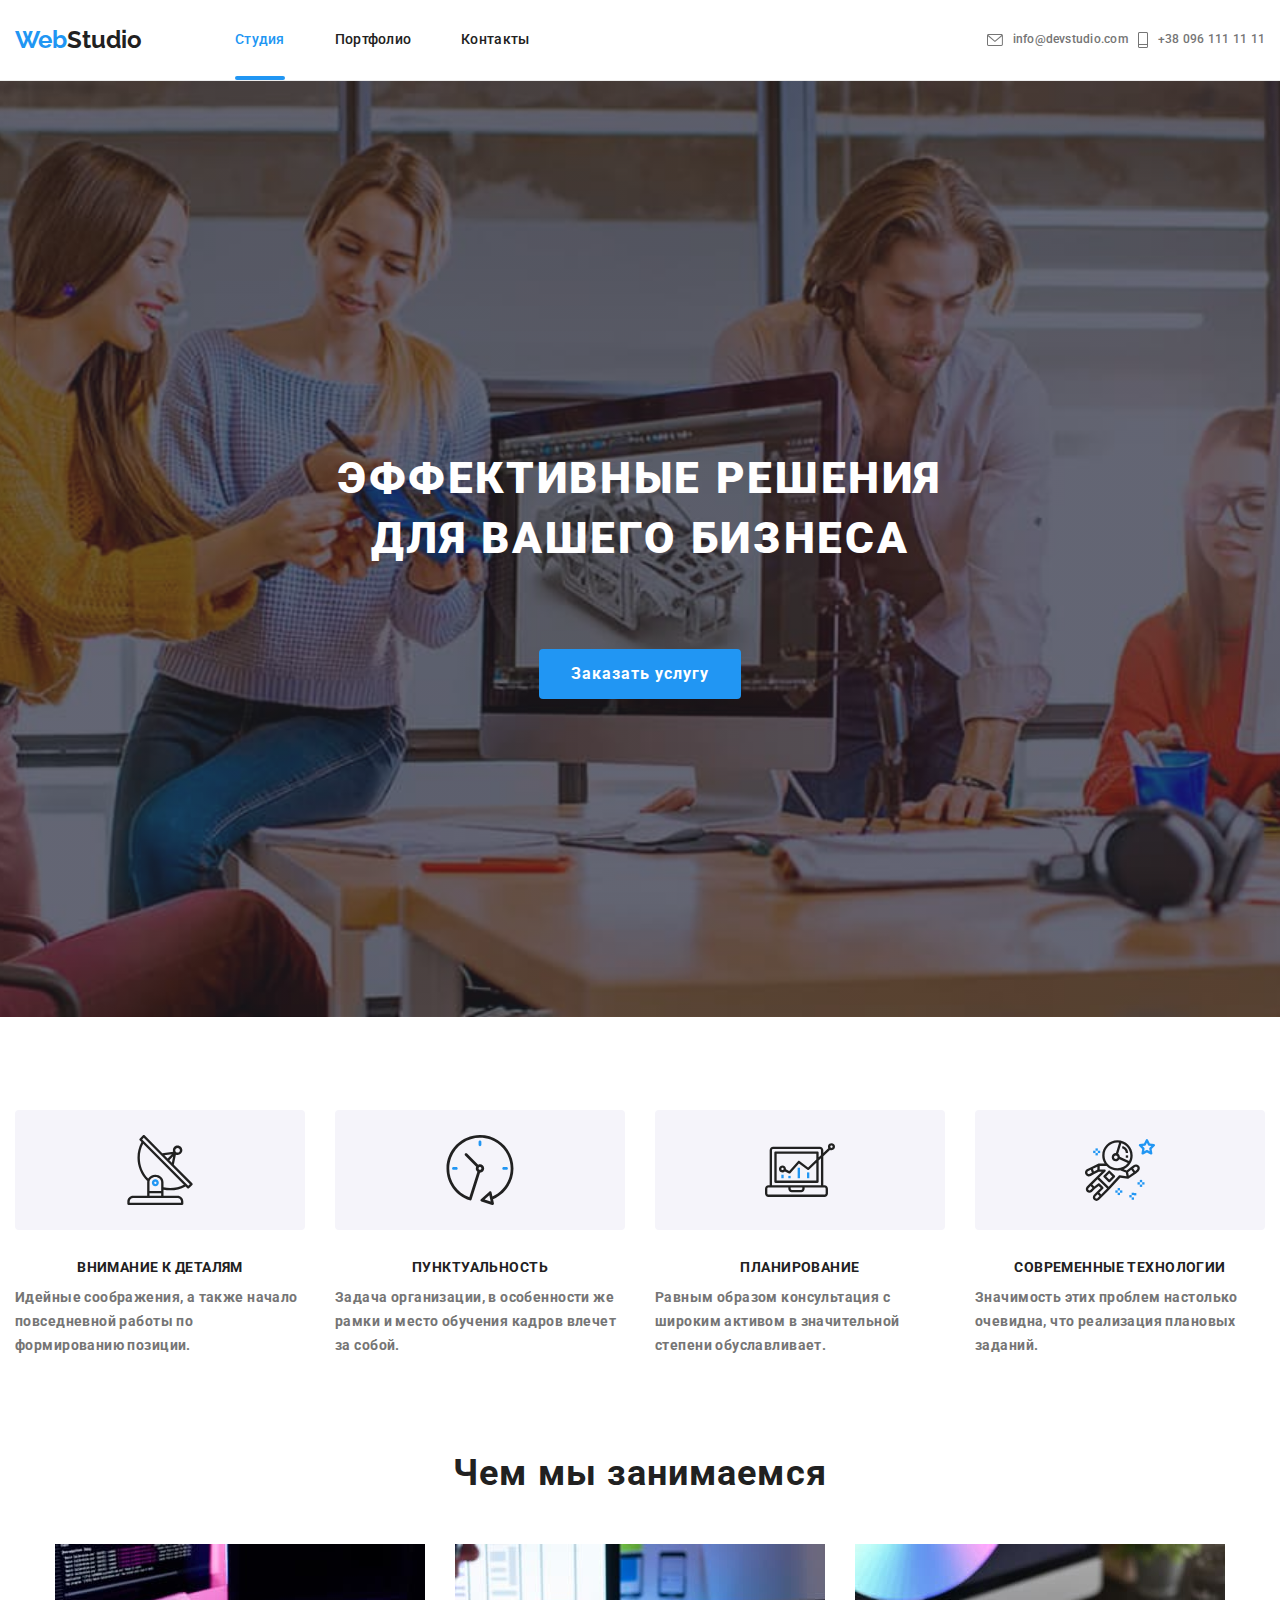
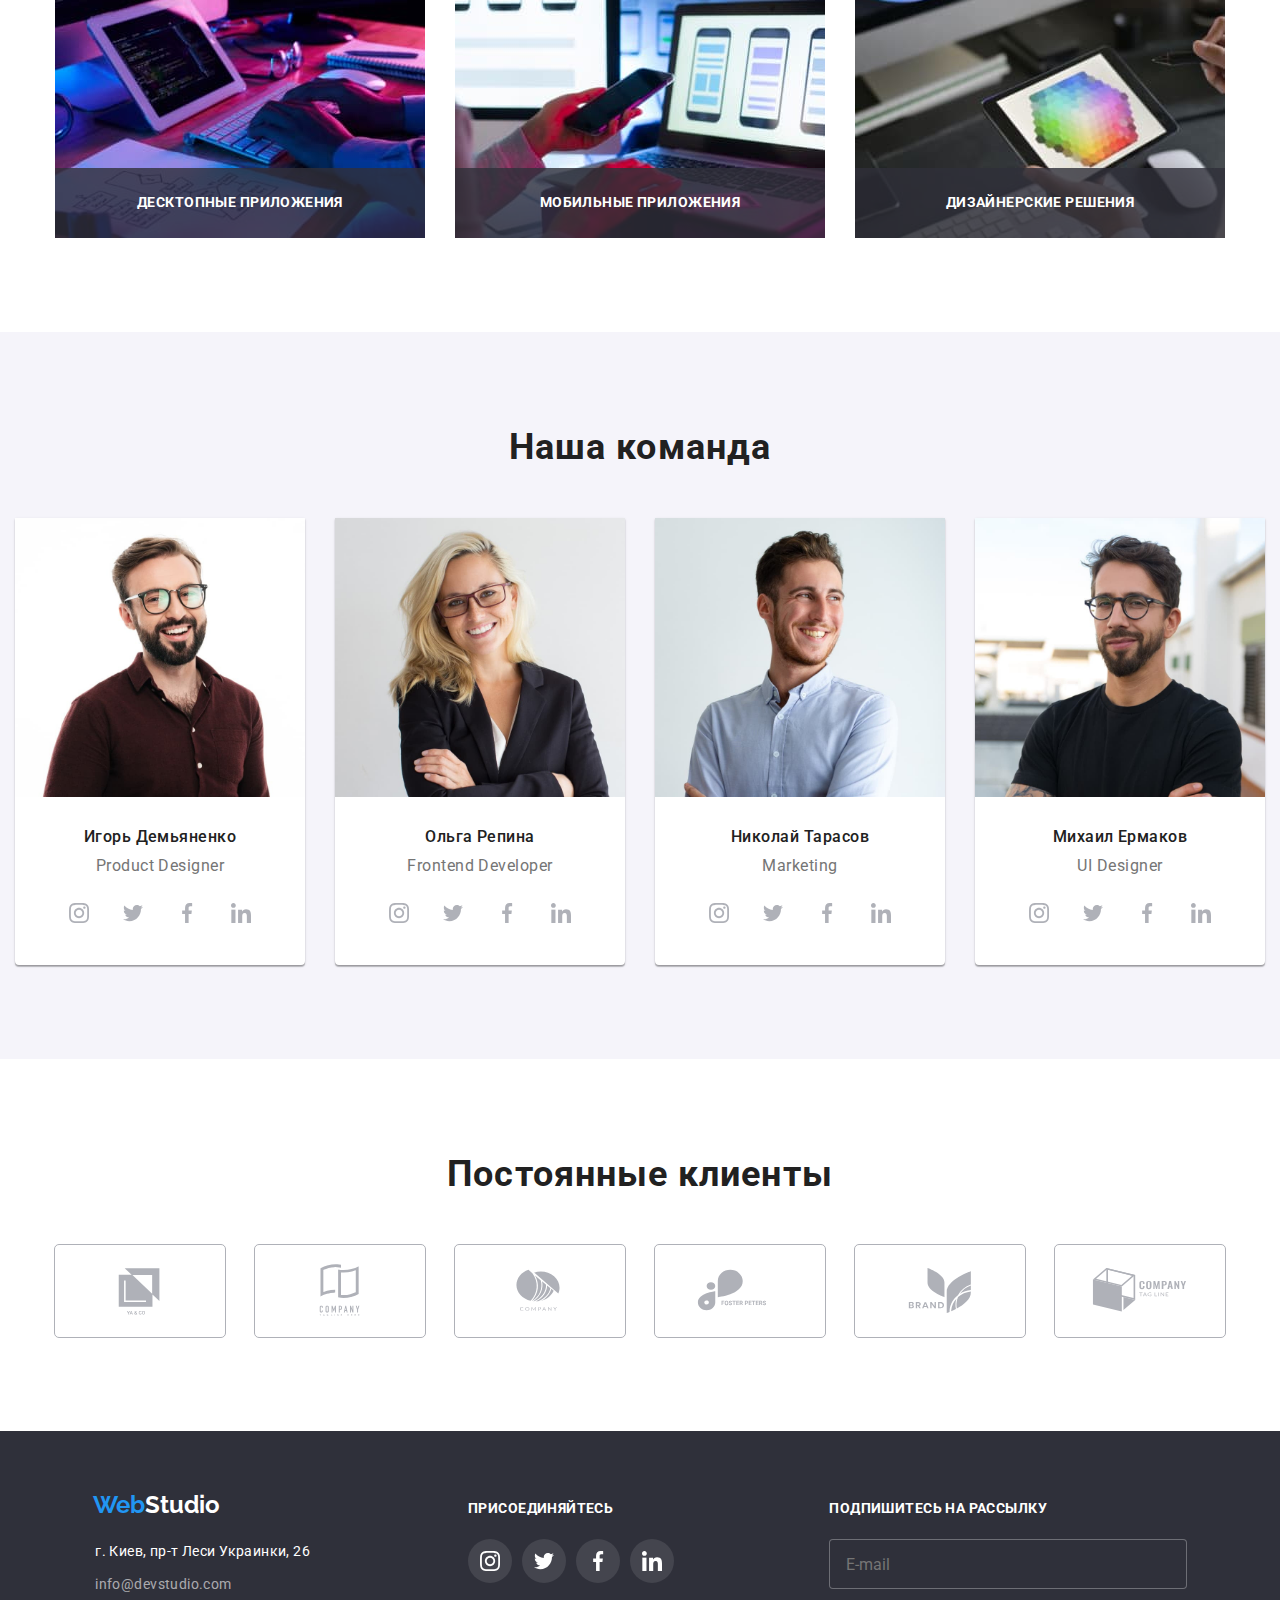
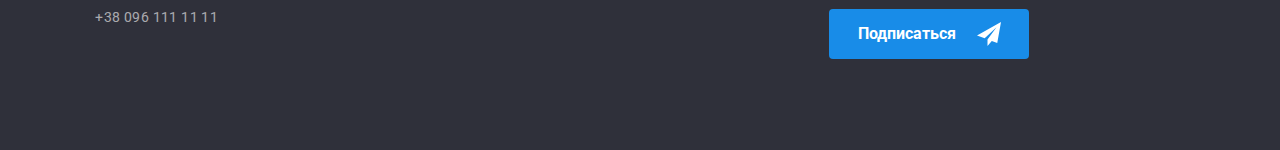
==== commit 587633bf: "Update index.html" ====
--- a/index.html
+++ b/index.html
@@ -24,60 +24,62 @@
   </head>
   <body>
     <header class="header">
-      <div class="container header-container">
-        <!-- /* ------------WebStudio------------ */ -->
-        <nav class="header-link">
-          <a href="./index.html" class="logo" lang="en"
-            >Web<span class="logo-text">Studio</span></a
-          >
-          <!-- /* ------------navigation------------ */ -->
-          <div class="navigation">
-            <ul class="nav-list">
-              <li class="nav-list__item">
-                <a href="./index.html" class="nav-list__link link current"
-                  >Студия</a
+      <div class="container">
+        <div class="top-header-mob-menu">
+          <div class="top-header">
+            <!-- /* ------------WebStudio------------ */ -->
+            <nav class="header-link">
+              <a href="./index.html" class="logo" lang="en"
+                >Web<span class="logo-text">Studio</span></a
+              >
+              <!-- /* ------------navigation------------ */ -->
+              <div class="navigation">
+                <ul class="nav-list">
+                  <li class="nav-list__item">
+                    <a href="./index.html" class="nav-list__link link current"
+                      >Студия</a
+                    >
+                  </li>
+                  <li class="nav-list__item">
+                    <a href="./portfolio.html" class="nav-list__link link"
+                      >Портфолио</a
+                    >
+                  </li>
+                  <li class="nav-list__item">
+                    <a href="#" class="nav-list__link link">Контакты</a>
+                  </li>
+                </ul>
+              </div>
+            </nav>
+            <ul class="header-contacts">
+              <li class="header-contacts__item">
+                <a
+                  href="mailto:info@devstudio.com"
+                  class="header-contacts__link link"
+                >
+                  <svg class="contacts-icon" width="16" height="12">
+                    <use href="./img/icons.svg#icon-mail"></use>
+                  </svg>
+                  info@devstudio.com</a
                 >
               </li>
-              <li class="nav-list__item">
-                <a href="./portfolio.html" class="nav-list__link link"
-                  >Портфолио</a
-                >
-              </li>
-              <li class="nav-list__item">
-                <a href="#" class="nav-list__link link">Контакты</a>
+              <li class="header-contacts__item">
+                <a href="tel:+380961111111" class="header-contacts__link link">
+                  <svg class="contacts-icon" width="10" height="16">
+                    <use href="./img/icons.svg#icon-phone"></use>
+                  </svg>
+                  +38 096 111 11 11
+                </a>
               </li>
             </ul>
           </div>
-        </nav>
-        <div class="top-header-contacts">
-          <ul class="header-contacts">
-            <li class="header-contacts__item">
-              <a
-                href="mailto:info@devstudio.com"
-                class="header-contacts__link link"
-              >
-                <svg class="contacts-icon" width="16" height="12">
-                  <use href="./img/icons.svg#icon-mail"></use>
-                </svg>
-                info@devstudio.com</a
-              >
-            </li>
-            <li class="header-contacts__item">
-              <a href="tel:+380961111111" class="header-contacts__link link">
-                <svg class="contacts-icon" width="10" height="16">
-                  <use href="./img/icons.svg#icon-phone"></use>
-                </svg>
-                +38 096 111 11 11
-              </a>
-            </li>
-          </ul>
-        </div>
-        <!-- /* ------------mob-menu------------ */ -->
-        <button type="button" class="menu-open-btn link">
-          <svg class="menu-open-icon" width="40" height="40">
-            <use href="./img/icons.svg#icon-menu_40px"></use>
-          </svg>
-        </button>
+          <!-- /* ------------mob-menu------------ */ -->
+          <button type="button" class="menu-open-btn link">
+            <svg class="menu-open-icon" width="40" height="40">
+              <use href="./img/icons.svg#icon-menu_40px"></use>
+            </svg>
+          </button>
+        </div>
         <div class="mob-menu is-hidden">
           <div class="menu-container">
             <div class="mob-menu-top">
--- a/css/main.min.css
+++ b/css/main.min.css
@@ -1 +1 @@
-:root{--accent-color: #2196f3;--hero-btn-color: #2196f3;--hero-title-color: #ffffff;--main-title-color: #212121;--main-text-color: #757575;--typical-margin: 30px}p,h1,h2,h3,h4,h5,h6{margin:0}ul,ol{margin:0;padding-left:0}button{cursor:pointer}img{display:block;max-width:100%;height:auto;width:100%}body{font-size:14px;font-family:"Roboto",sans-serif;color:var(--main-title-color)}.container{width:100%;margin:0 auto;padding-left:15px;padding-right:15px}.menu-container{width:100%;margin:0 auto;padding-left:15px;padding-right:15px}.title{font-size:36px;font-weight:700;line-height:1.17;letter-spacing:.03em;text-align:center;color:var(--main-title-color)}@media screen and (max-width: 1200px){.title{padding-bottom:30px}}@media screen and (min-width: 1200px){.title{padding-bottom:50px}}.hidden-title{width:1px;height:1px;overflow:hidden;opacity:0;margin:-1px}.now-scroll{overflow:hidden}.visually-hidden{position:absolute;white-space:nowrap;width:1px;height:1px;overflow:hidden;border:0;padding:0;clip:rect(0 0 0 0);clip-path:inset(50%);margin:-1px}.header{border-bottom:1px solid #ececec}.header-container{width:100%;display:flex;align-items:center;justify-content:space-between}@media screen and (max-width: 767px){.header-container{height:60px}}@media screen and (min-width: 768px){.header-container{height:80px}}.navigation{display:flex;flex-wrap:wrap}@media screen and (max-width: 480px){.navigation{display:none}}.nav-list{display:flex;gap:50px}.nav-list__link{list-style-type:none;font-family:"Roboto",sans-serif;font-style:normal;font-weight:500;font-size:14px;line-height:1.14;letter-spacing:.02em;color:var(--main-title-color);padding:32px 0;display:flex;justify-content:space-between;position:relative}@media screen and (max-width: 767px){.nav-list__link{padding:22px 0}}@media screen and (min-width: 768px){.nav-list__link{padding:32px 0}}.nav-list__item{list-style-type:none;display:flex}.nav-list__link.current::after{content:"";position:absolute;width:100%;height:4px;background-color:var(--hero-btn-color);border-radius:2px;left:0;bottom:0}.header-contacts{list-style-type:none;display:flex;flex-wrap:wrap;max-width:138px;gap:10px}@media screen and (max-width: 480px){.header-contacts{display:none}}.header-contacts__link{font-family:"Roboto",sans-serif;font-style:normal;font-weight:500;font-size:12px;line-height:1.14;letter-spacing:.02em;color:var(--main-text-color);display:flex}.header-contacts__link .link:hover,.header-contacts__link .link:focus{color:var(--accent-color);text-shadow:0px 4px 4px rgba(0,0,0,.25);transition:color 250ms cubic-bezier(0.4, 0, 0.2, 1);transition:text-shadow 250ms cubic-bezier(0.4, 0, 0.2, 1)}.link:hover,.link:focus{color:var(--accent-color);text-shadow:0px 4px 4px rgba(0,0,0,.25);transition:color 250ms cubic-bezier(0.4, 0, 0.2, 1);transition:text-shadow 250ms cubic-bezier(0.4, 0, 0.2, 1)}.contacts-icon{display:flex;align-items:center;justify-content:center;margin-right:10px;fill:currentColor}.menu-open-btn{display:flex;margin-left:auto;border:none;fill:#000;background-color:#fff}.menu-open-btn:hover,.menu-open-btn:focus{fill:var(--accent-color);transition:color 250ms cubic-bezier(0.4, 0, 0.2, 1)}@media(min-width: 481px){.menu-open-btn{display:none}}.menu-close-btn{display:flex;margin-left:auto;border:none;fill:#000;background-color:#fff;margin-bottom:4px}.menu-close-btn:hover,.menu-close-btn:focus{fill:var(--accent-color)}.mob-menu{position:fixed;top:0;left:0;background-color:#fff;z-index:2;width:100vw;height:100vh;padding:20px 0}.mob-menu .menu-container{display:flex;flex-direction:column;justify-content:space-between;height:100%;overflow-y:auto}.mob-menu-nav{list-style-type:none;display:flex;flex-direction:column;margin-left:40px}.mob-menu-nav__link{font-family:"Roboto",sans-serif;font-style:normal;font-weight:500;font-size:40px;line-height:1.18;letter-spacing:.02em;color:var(--main-title-color)}.mob-menu-nav__item:not(:last-child){margin-bottom:32px}.mob-menu-contacts{list-style-type:none;display:flex;flex-direction:column;margin-left:40px;margin-top:40px}.mob-menu-contacts__item:not(:last-child){margin-bottom:20px}.mob-menu-contacts__tel{font-family:"Roboto",sans-serif;font-weight:500;font-size:34px;line-height:1.18;letter-spacing:.02em;margin-top:302px;color:var(--accent-color)}.mob-menu-contacts__mail{font-family:"Roboto",sans-serif;font-weight:500;font-size:24px;line-height:1.17;letter-spacing:.02em;margin-top:32px;color:var(--main-text-color)}.mob-menu-soc{list-style-type:none;margin-top:64px;display:flex;flex-wrap:wrap;margin-left:40px}.mob-menu-soc__item:not(:first-child){padding-left:10px}.mob-menu-soc__link{font-family:"Roboto",sans-serif;font-weight:500;font-size:18px;line-height:1.22;letter-spacing:.02em;color:var(--accent-color);padding-right:10px}.mob-menu-soc__item{margin-bottom:10px;position:relative}.mob-menu-soc__item:not(:last-child)::after{content:"";position:absolute;width:22px;height:0px;right:-11px;bottom:11px;border:1px solid rgba(33,33,33,.2);transform:rotate(90deg)}.logo{font-family:"Raleway",sans-serif;font-style:normal;font-weight:700;font-size:24px;line-height:1.19;color:var(--accent-color);display:flex;align-items:center}@media screen and (min-width: 480px){.logo{margin-right:10px}}@media screen and (min-width: 768px){.logo{margin-right:88px}}@media screen and (min-width: 1200px){.logo{margin-right:93px}}.header-link{display:flex}.logo-text{color:var(--main-title-color)}.logo-footer{color:var(--hero-title-color)}.hero .container{display:flex;width:100%;padding:0}.hero{background-color:#2f303a;background-repeat:no-repeat;background-position:center;background-size:cover;width:100%;background-image:linear-gradient(rgba(47, 48, 58, 0.4), rgba(47, 48, 58, 0.4)),url(../img/hero-bg-mobile.jpg)}@media(min-device-pixel-ratio: 2),(min-resolution: 192dpi),(min-resolution: 2dppx){.hero{background-image:linear-gradient(rgba(47, 48, 58, 0.4), rgba(47, 48, 58, 0.4)),url(../img/hero-bg-mob-2x.jpg)}}@media screen and (min-width: 768px){.hero{background-image:linear-gradient(rgba(47, 48, 58, 0.4), rgba(47, 48, 58, 0.4)),url(../img/hero-bg-tablet.jpg)}}@media screen and (min-width: 768px)and (min-device-pixel-ratio: 2),screen and (min-width: 768px)and (min-resolution: 192dpi),screen and (min-width: 768px)and (min-resolution: 2dppx){.hero{background-image:linear-gradient(rgba(47, 48, 58, 0.4), rgba(47, 48, 58, 0.4)),url(../img/hero-bg-tab-2x.jpg)}}@media screen and (min-width: 1200px){.hero{max-width:1600px;height:100%;background-image:linear-gradient(rgba(47, 48, 58, 0.4), rgba(47, 48, 58, 0.4)),url(../img/hero-bg.jpg);margin:0 auto;padding:200px 0}}@media screen and (min-width: 1200px)and (min-device-pixel-ratio: 2),screen and (min-width: 1200px)and (min-resolution: 192dpi),screen and (min-width: 1200px)and (min-resolution: 2dppx){.hero{background-image:linear-gradient(rgba(47, 48, 58, 0.4), rgba(47, 48, 58, 0.4)),url(../img/hero-bg-2x.jpg)}}.hero-list__title{text-align:center;color:var(--main-title-color);margin:50px;font-size:26px;font-weight:900;line-height:1.62;letter-spacing:.06em}@media screen and (min-width: 1200px){.hero-list__title{font-size:44px;font-weight:900;line-height:1.36;letter-spacing:.06em;padding-top:200px}}.hero-list{display:flex;flex-direction:column;margin:0 auto;flex-wrap:wrap}.hero-list__title{text-transform:uppercase;color:var(--hero-title-color);text-align:center;max-width:360px;height:auto;padding-top:118px;padding-bottom:var(--typical-margin);font-size:26px;font-weight:900;line-height:1.62;letter-spacing:.06em}@media screen and (min-width: 1200px){.hero-list__title{font-size:44px;font-weight:900;line-height:1.36;letter-spacing:.06em;max-width:696px}}.hero-list__btn{cursor:pointer;font-family:inherit;font-weight:700;font-size:16px;line-height:1.88;letter-spacing:.06em;color:#fff;background-color:var(--hero-btn-color);display:inline-block;padding:10px 32px;margin:0 auto;margin-bottom:118px;border:none;border-radius:4px}.hero-list__btn:hover,.hero-list__btn:focus{background:#188ce8;box-shadow:0px 4px 4px rgba(0,0,0,.15);border-radius:4px;transition:background 250ms cubic-bezier(0.4, 0, 0.2, 1);transition:box-shadow 250ms cubic-bezier(0.4, 0, 0.2, 1)}@media screen and (max-width: 1200px){.about{padding:60px 0}}@media screen and (min-width: 1200px){.about{padding:94px 0}}.about-list{list-style-type:none;padding:0;display:flex;flex-wrap:wrap;gap:30px}.about-list .about-content__text{flex-basis:25%}.about-list__item{width:100%}@media screen and (min-width: 768px){.about-list__item{width:calc((100% - 30px)/2)}}@media screen and (min-width: 1200px){.about-list__item{width:calc((100% - 90px)/4)}}.about-list__card{height:120px;display:flex;align-items:center;justify-content:center;background:#f5f4fa;border-radius:4px}.about-content__title{font-size:14px;font-weight:700;line-height:1.14;letter-spacing:.03em;text-transform:uppercase;color:var(--main-title-color);margin-top:30px;margin-bottom:10px;text-align:left}@media screen and (min-width: 480px){.about-content__title{text-align:center}}.about-content__text{font-size:400;font-weight:700;line-height:1.71;letter-spacing:.03em;color:var(--main-text-color);min-width:270px;height:100%}.gallery{display:none}@media screen and (min-width: 1200px){.gallery{display:flex;flex-wrap:wrap;justify-content:center;padding-bottom:94px}}.gallery-list{list-style-type:none;display:flex;flex-wrap:wrap;justify-content:center;gap:30px}.gallery-list__item{position:relative}.gallery-list__label{font-size:14px;font-weight:700;line-height:1.14;letter-spacing:.03em;text-transform:uppercase;display:flex;justify-content:center;text-align:center;color:#fff;position:absolute;bottom:0;left:0;width:100%;height:70px;background-color:rgba(47,48,58,.8);text-align:center;padding:27px 0}.team{display:flex;flex-wrap:wrap;justify-content:center;background-color:#f5f4fa}@media screen and (max-width: 1200px){.team{padding:60px 0}}@media screen and (min-width: 1200px){.team{padding:94px 0}}.team-list{list-style-type:none;display:flex;flex-wrap:wrap;gap:30px}.team-list__item{width:100%;height:auto;background-color:var(--hero-title-color);box-shadow:0px 1px 3px rgba(0,0,0,.12),0px 1px 1px rgba(0,0,0,.14),0px 2px 1px rgba(0,0,0,.2);border-radius:0px 0px 4px 4px}@media screen and (min-width: 768px){.team-list__item{width:calc((100% - 30px)/2)}}@media screen and (min-width: 1200px){.team-list__item{width:calc((100% - 90px)/4)}}.team-list__card{padding-top:var(--typical-margin);padding-bottom:var(--typical-margin)}.team-list__title{font-weight:500;font-size:16px;line-height:1.19;letter-spacing:.03em;text-align:center;color:var(--main-title-color);margin-bottom:10px}.team-list__text{font-weight:400;font-size:16px;line-height:1.19;letter-spacing:.03em;text-align:center;color:var(--main-text-color);margin-bottom:16px}.team-soc{list-style-type:none;display:flex;justify-content:center}.team-soc__item{width:44px;height:44px;margin-right:10px}.team-soc__item:last-child{margin-right:0}.team-soc__link{width:100%;height:100%;background-color:var(--hero-title-color);border-radius:50%;display:flex;align-items:center;justify-content:center;fill:#afb1b8}.team-soc__link:hover,.team-soc__link:focus{background-color:#2196f3;transition:background-color 250ms cubic-bezier(0.4, 0, 0.2, 1)}.team-soc__link:hover .team-soc__icon,.team-soc__link:hover .team-soc__icon,.team-soc__link:focus .team-soc__icon,.team-soc__link:focus .team-soc__icon{fill:#fff;transition:fill 250ms cubic-bezier(0.4, 0, 0.2, 1)}.clients{display:flex;flex-wrap:wrap;justify-content:center}@media screen and (max-width: 1200px){.clients{padding:60px 0}}@media screen and (min-width: 1200px){.clients{padding:94px 0}}.clients-list{list-style-type:none;display:flex;flex-wrap:wrap;justify-content:center;gap:30px}.clients-list__item{width:210px;height:92px;border-radius:4px;outline:1px solid #afb1b8}.clients-list__item:hover,.clients-list__item:focus{outline:1px solid var(--accent-color);transition:outline 250ms cubic-bezier(0.4, 0, 0.2, 1)}@media screen and (min-width: 768px){.clients-list__item{width:calc((100% - 60px)/3)}}@media screen and (min-width: 1200px){.clients-list__item{width:calc((100% - 150px)/6);max-width:170px}}.clients-list__link{width:100%;height:100%;display:flex;align-items:center;justify-content:center;fill:#afb1b8}.clients-list__link:hover,.clients-list__link:focus{fill:var(--accent-color);transition:fill 250ms cubic-bezier(0.4, 0, 0.2, 1)}.section{padding:60px 0}@media screen and (min-width: 1200px){.section{padding:94px 0}}.btn-list{display:flex}@media screen and (max-width: 768px){.btn-list{flex-wrap:wrap}}@media screen and (min-width: 768px){.btn-list{flex-wrap:nowrap;justify-content:center}}.btn-list__top-list{list-style:none;display:flex;flex-direction:row}.btn-list__bottom-list{list-style:none;display:flex;flex-direction:row}.btn-list__item{margin-bottom:15px}.btn-list__item:not(:last-child){margin-right:8px}.btn-list__text{font-weight:500;font-size:16px;line-height:1.62;letter-spacing:.03em;text-align:center;cursor:pointer;color:var(--main-title-color);background:#f5f4fa;display:inline-block;border:none;border-radius:4px;padding:6px 22px}.btn-list__text .current:hover .btn-list__text .current:focus{background-color:var(--hero-btn-color);color:var(--hero-title-color)}.btn-list__text:hover,.btn-list__text:focus{background-color:var(--hero-btn-color);color:var(--hero-title-color);box-shadow:0px 3px 1px rgba(0,0,0,.1),0px 1px 2px rgba(0,0,0,.08),0px 2px 2px rgba(0,0,0,.12);transition:background-color 250ms cubic-bezier(0.4, 0, 0.2, 1);transition:color 250ms cubic-bezier(0.4, 0, 0.2, 1);transition:box-shadow 250ms cubic-bezier(0.4, 0, 0.2, 1)}.benefits{list-style-type:none;display:flex;flex-wrap:wrap;justify-content:center;gap:30px}@media screen and (min-width: 480px){.benefits{margin-top:25px}}@media screen and (min-width: 768px){.benefits{margin-top:14px}}@media screen and (min-width: 1200px){.benefits{margin-top:34px}}.benefits-list{max-width:370px;display:flex;flex-direction:column;height:100%}@media screen and (min-width: 768px){.benefits-list{width:calc((100% - 30px)/2)}}@media screen and (min-width: 1200px){.benefits-list{width:calc((100% - 90px)/3)}}.benefits-list:hover .benefits-item__top-text{transform:translateY(0);display:flex}.benefits-item__card{position:relative;overflow:hidden}.benefits-item__top-text{font-size:18px;font-weight:400;line-height:1.56;letter-spacing:.03em;font-family:"Roboto";font-style:normal;position:absolute;top:0;color:var(--hero-title-color);background:rgba(33,150,243,.9);box-shadow:0px 4px 4px rgba(0,0,0,.25);height:100%;line-height:1.5555555556;text-align:left;padding:63px 24px;display:flex;align-items:center;transform:translateY(101%);transition:transform 250ms cubic-bezier(0.4, 0, 0.2, 1)}.benefits-list__link{display:flex;display:inline-block}.benefits-list__link:hover,.benefits-list__link:focus{box-shadow:0px 1px 1px rgba(0,0,0,.12),0px 4px 4px rgba(0,0,0,.06),1px 4px 6px rgba(0,0,0,.16);transition:box-shadow 250ms cubic-bezier(0.4, 0, 0.2, 1)}.benefits-content{padding:20px 24px;border-right:1px solid #eee;border-left:1px solid #eee;border-bottom:1px solid #eee}.benefits-content__title{font-size:18px;font-weight:700;line-height:2;letter-spacing:.06em;color:var(--main-title-color);margin-bottom:4px}.benefits-content__text{font-size:16px;font-weight:400;line-height:1.88;letter-spacing:.03em;color:var(--main-text-color)}.current{color:var(--hero-btn-color)}.footer{background-color:#2f303a;padding:60px 0}.footer-box{flex-wrap:wrap;justify-content:space-around}@media screen and (min-width: 768px){.footer-box{display:flex;flex-wrap:wrap}}@media screen and (min-width: 1200px){.footer-box{display:flex;justify-content:space-around;align-items:baseline}}.footer-logo{display:flex;justify-content:center;margin-bottom:20px}@media screen and (min-width: 1200px){.footer-logo{justify-content:start}}.address{display:flex;flex-direction:column;margin-left:auto;margin-right:auto}@media screen and (min-width: 1200px){.address{text-align-last:left}}.footer-content{max-width:231px;min-height:81px}.footer-content__list{list-style-type:none}.footer-contacts{display:flex;flex-direction:column;justify-content:center;margin-bottom:60px}.footer-contacts__item{font-style:normal;font-weight:400;font-size:14px;line-height:1.71;letter-spacing:.03em;color:var(--hero-title-color);margin-bottom:9px}.footer-contacts__link{font-style:normal;font-size:14px;line-height:1.71;letter-spacing:.03em;color:rgba(255,255,255,.6);text-align:center}.footer-contacts__link:not(:last-child){padding-bottom:9px}.footer-slogan{display:flex;flex-direction:column;gap:20px;margin-bottom:60px}.footer-slogan-list{list-style-type:none;display:flex;justify-content:center}.footer-slogan-title{font-family:"Roboto";font-style:normal;font-weight:700;font-size:14px;letter-spacing:.03em;text-transform:uppercase;color:#fff;display:flex;justify-content:center}@media screen and (min-width: 1200px){.footer-slogan-title{justify-content:flex-start}}.footer-slogan-item{width:44px;height:44px}.footer-slogan-item:not(:last-child){margin-right:10px}.footer-slogan-link{width:100%;height:100%;background:rgba(255,255,255,.1);border-radius:50%;display:flex;align-items:center;justify-content:center;fill:var(--hero-title-color)}.footer-slogan-link:hover,.footer-slogan-link:focus{background-color:#2196f3;transition:background-color 250ms cubic-bezier(0.4, 0, 0.2, 1)}.footer-newsletter{width:100%;display:flex;flex-direction:column;justify-content:center}@media screen and (min-width: 1200px){.footer-newsletter{flex-wrap:nowrap;width:358px;height:auto;display:flex}}.footer-subscribe{display:flex;flex-wrap:wrap;justify-content:center;gap:20px}@media screen and (min-width: 768px){.footer-subscribe{width:450px;margin-left:auto;margin-right:auto}}@media screen and (min-width: 1200px){.footer-subscribe{justify-content:flex-start}}.input-footer{width:100%;height:50px;border:1px solid rgba(255,255,255,.3);border-radius:4px;background-color:#2f303a;font-family:"Roboto",sans-serif;font-style:normal;font-weight:400;font-size:16px;line-height:1.25;color:rgba(255,255,255,.6);display:flex;padding-left:16px}@media screen and (min-width: 1200px){.input-footer{max-width:358px}}.footer-wrap{display:flex;position:relative}.btn-footer{background-color:#188ce8;color:#fff;width:200px;height:50px;font-weight:700;font-size:16px;line-height:1.88;padding:10px 10px 10px 29px;border:none;border-radius:4px;display:flex}.send-icon{position:absolute;right:28px;top:50%;transform:translateY(-50%);fill:#fff}.backdrop{width:100vw;height:100vh;background-color:rgba(0,0,0,.2);position:fixed;top:0;transition:opacity 300ms,visibility 300ms}.modal{width:528px;background-color:#fff;border-radius:4px;position:absolute;top:50%;left:50%;transform:translate(-50%, -50%) scale(1);transition:transform 300ms;padding:40px}.backdrop.is-hidden .modal{transform:translate(-50%, -50%) scale(0);opacity:0}.modal-close-btn{position:absolute;right:8px;top:8px;border:none;background-color:inherit}.modal-close-icon{width:30px;height:30px;background-color:#fff;border:1px solid rgba(0,0,0,.1);border-radius:50%;display:flex;align-items:center;justify-content:center;padding:6px}.modal-close-icon:hover,.modal-close-icon:focus{fill:#2196f3;transition:background-color 250ms cubic-bezier(0.4, 0, 0.2, 1)}.is-hidden{visibility:hidden;opacity:0;pointer-events:none}.no-scroll{overflow:hidden}.form-title{font-size:20px;font-weight:700;line-height:1.15;letter-spacing:.03em;text-align:center;margin-bottom:12px}.form-group{display:flex;flex-direction:column;width:100%;margin-bottom:10px}.form-label{margin-bottom:4px;font-weight:400;font-size:12px;line-height:1.16;letter-spacing:.01em;color:#757575}.form-input{width:448px;height:40px;border:1px solid rgba(33,33,33,.2);border-radius:4px;padding-left:42px}.form-input:focus{border:1px solid #2196f3;border-radius:4px}.form-group input::placeholder{font-size:14px;font-weight:400;line-height:1.14;letter-spacing:.01em;color:rgba(117,117,117,.5)}.input-wrap{position:relative;outline:none}.modal-icon{position:absolute;left:12px;top:50%;transform:translateY(-50%)}.form-input:focus+.modal-icon{fill:var(--accent-color)}.form-area{margin-bottom:20px}textarea{width:100%;height:120px;border:1px solid rgba(33,33,33,.2);border-radius:4px;resize:none;padding:12px 16px}.form-text:focus{border:1px solid #2196f3;border-radius:4px}.form-check{display:block;margin-bottom:30px;display:flex;align-items:center;justify-content:center}.input-check{width:16px;height:15px}.check-text{font-size:14px;font-weight:400;line-height:1.71;letter-spacing:.03em;color:#757575;display:flex;align-items:center;margin-right:4px}.check-text::before{content:"";width:16px;height:15px;border:2px solid #212121;border-radius:3px;margin-right:8.38px}.input-check:checked+.check-text::before{background-color:var(--accent-color);background-image:url(../img/checked.svg);border:none;background-repeat:no-repeat;background-position:center}.input-check:focus+.check-text::before::before{border-color:var(--accent-color)}.check-terms{font-size:14px;font-weight:400;line-height:1.71;letter-spacing:.03em;text-decoration-line:underline;color:var(--accent-color)}.btn-modal{background-color:#188ce8;color:#fff;width:200px;height:50px;font-weight:700;font-size:16px;line-height:1.88;letter-spacing:.06em;display:inline-block;padding:10px 55px;margin:0 auto;border:none;border-radius:4px;display:flex;justify-content:center}.btn-modal:hover,.btn-modal:focus{box-shadow:0px 4px 4px rgba(0,0,0,.25)}/*# sourceMappingURL=main.min.css.map */+:root{--accent-color: #2196f3;--hero-btn-color: #2196f3;--hero-title-color: #ffffff;--main-title-color: #212121;--main-text-color: #757575;--typical-margin: 30px}p,h1,h2,h3,h4,h5,h6{margin:0}ul,ol{margin:0;padding-left:0}button{cursor:pointer}img{display:block;max-width:100%;height:auto;width:100%}body{font-size:14px;font-family:"Roboto",sans-serif;color:var(--main-title-color)}.container{width:100%;margin:0 auto;padding-left:15px;padding-right:15px}.menu-container{width:100%;margin:0 auto;padding-left:15px;padding-right:15px}.title{font-size:36px;font-weight:700;line-height:1.17;letter-spacing:.03em;text-align:center;color:var(--main-title-color)}@media screen and (max-width: 1200px){.title{padding-bottom:30px}}@media screen and (min-width: 1200px){.title{padding-bottom:50px}}.hidden-title{width:1px;height:1px;overflow:hidden;opacity:0;margin:-1px}.now-scroll{overflow:hidden}.visually-hidden{position:absolute;white-space:nowrap;width:1px;height:1px;overflow:hidden;border:0;padding:0;clip:rect(0 0 0 0);clip-path:inset(50%);margin:-1px}.header{border-bottom:1px solid #ececec}.top-header{display:flex;align-items:center;justify-content:space-between;width:100%}@media screen and (max-width: 767px){.top-header{height:60px}}@media screen and (min-width: 768px){.top-header{height:80px}}.navigation{display:flex}@media screen and (max-width: 480px){.navigation{display:none}}@media screen and (min-width: 768px){.navigation{width:294px}}.nav-list{display:flex}@media screen and (min-width: 480px){.nav-list{gap:10px}}@media screen and (min-width: 768px){.nav-list{gap:50px}}.nav-list__link{list-style-type:none;font-family:"Roboto",sans-serif;font-style:normal;font-weight:500;font-size:14px;line-height:1.14;letter-spacing:.02em;color:var(--main-title-color);padding:32px 0;display:flex;position:relative}@media screen and (max-width: 767px){.nav-list__link{padding:22px 0}}@media screen and (min-width: 768px){.nav-list__link{padding:32px 0}}.nav-list__item{list-style-type:none;display:flex}.nav-list__link.current::after{content:"";position:absolute;width:100%;height:4px;background-color:var(--hero-btn-color);border-radius:2px;left:0;bottom:0}.header-contacts{display:flex;max-width:161px;flex-wrap:wrap;gap:10px}@media screen and (max-width: 480px){.header-contacts{display:none}}@media screen and (min-width: 1200px){.header-contacts{max-width:333px;flex-direction:row}}.header-contacts__item{display:flex}.header-contacts__link{font-family:"Roboto",sans-serif;font-style:normal;font-weight:500;font-size:12px;line-height:1.17;letter-spacing:.02em;color:var(--main-text-color);display:flex}.header-contacts__link .link:hover,.header-contacts__link .link:focus{color:var(--accent-color);text-shadow:0px 4px 4px rgba(0,0,0,.25);transition:color 250ms cubic-bezier(0.4, 0, 0.2, 1);transition:text-shadow 250ms cubic-bezier(0.4, 0, 0.2, 1)}.link:hover,.link:focus{color:var(--accent-color);text-shadow:0px 4px 4px rgba(0,0,0,.25);transition:color 250ms cubic-bezier(0.4, 0, 0.2, 1);transition:text-shadow 250ms cubic-bezier(0.4, 0, 0.2, 1)}.contacts-icon{display:flex;align-items:center;justify-content:center;margin-right:10px;fill:currentColor}.top-header-mob-menu{display:flex;align-items:center;width:100%}.menu-open-btn{display:flex;margin-left:auto;border:none;fill:#000;background-color:#fff}.menu-open-btn:hover,.menu-open-btn:focus{fill:var(--accent-color);transition:color 250ms cubic-bezier(0.4, 0, 0.2, 1)}@media(min-width: 481px){.menu-open-btn{display:none}}.menu-close-btn{display:flex;margin-left:auto;border:none;fill:#000;background-color:#fff;margin-bottom:4px}.menu-close-btn:hover,.menu-close-btn:focus{fill:var(--accent-color)}.mob-menu{position:fixed;top:0;left:0;background-color:#fff;z-index:2;width:100vw;height:100vh;padding:10px 0}.mob-menu .menu-container{display:flex;flex-direction:column;justify-content:space-between;height:100%;overflow-y:auto}.mob-menu-nav{list-style-type:none;display:flex;flex-direction:column;margin-left:40px}.mob-menu-nav__link{font-family:"Roboto",sans-serif;font-style:normal;font-weight:500;font-size:40px;line-height:1.18;letter-spacing:.02em;color:var(--main-title-color)}.mob-menu-nav__item:not(:last-child){margin-bottom:32px}.mob-menu-contacts{list-style-type:none;display:flex;flex-direction:column;margin-left:40px;margin-top:40px}.mob-menu-contacts__item:not(:last-child){margin-bottom:20px}.mob-menu-contacts__tel{font-family:"Roboto",sans-serif;font-weight:500;font-size:34px;line-height:1.18;letter-spacing:.02em;margin-top:302px;color:var(--accent-color)}.mob-menu-contacts__mail{font-family:"Roboto",sans-serif;font-weight:500;font-size:24px;line-height:1.17;letter-spacing:.02em;margin-top:32px;color:var(--main-text-color)}.mob-menu-soc{list-style-type:none;margin-top:64px;display:flex;flex-wrap:wrap;margin-left:40px}.mob-menu-soc__item:not(:first-child){padding-left:10px}.mob-menu-soc__link{font-family:"Roboto",sans-serif;font-weight:500;font-size:18px;line-height:1.22;letter-spacing:.02em;color:var(--accent-color);padding-right:10px}.mob-menu-soc__item{margin-bottom:10px;position:relative}.mob-menu-soc__item:not(:last-child)::after{content:"";position:absolute;width:22px;height:0px;right:-11px;bottom:11px;border:1px solid rgba(33,33,33,.2);transform:rotate(90deg)}.logo{font-family:"Raleway",sans-serif;font-style:normal;font-weight:700;font-size:24px;line-height:1.19;color:var(--accent-color);display:flex;align-items:center}@media screen and (min-width: 480px){.logo{margin-right:10px}}@media screen and (min-width: 768px){.logo{margin-right:88px}}@media screen and (min-width: 1200px){.logo{margin-right:93px}}.header-link{display:flex;justify-content:space-around}.logo-text{color:var(--main-title-color)}.logo-footer{color:var(--hero-title-color)}.hero .container{display:flex;width:100%;padding:0}.hero{background-color:#2f303a;background-repeat:no-repeat;background-position:center;background-size:cover;width:100%;background-image:linear-gradient(rgba(47, 48, 58, 0.4), rgba(47, 48, 58, 0.4)),url(../img/hero-bg-mobile.jpg)}@media(min-device-pixel-ratio: 2),(min-resolution: 192dpi),(min-resolution: 2dppx){.hero{background-image:linear-gradient(rgba(47, 48, 58, 0.4), rgba(47, 48, 58, 0.4)),url(../img/hero-bg-mob-2x.jpg)}}@media screen and (min-width: 768px){.hero{background-image:linear-gradient(rgba(47, 48, 58, 0.4), rgba(47, 48, 58, 0.4)),url(../img/hero-bg-tablet.jpg)}}@media screen and (min-width: 768px)and (min-device-pixel-ratio: 2),screen and (min-width: 768px)and (min-resolution: 192dpi),screen and (min-width: 768px)and (min-resolution: 2dppx){.hero{background-image:linear-gradient(rgba(47, 48, 58, 0.4), rgba(47, 48, 58, 0.4)),url(../img/hero-bg-tab-2x.jpg)}}@media screen and (min-width: 1200px){.hero{max-width:1600px;height:100%;background-image:linear-gradient(rgba(47, 48, 58, 0.4), rgba(47, 48, 58, 0.4)),url(../img/hero-bg.jpg);margin:0 auto;padding:200px 0}}@media screen and (min-width: 1200px)and (min-device-pixel-ratio: 2),screen and (min-width: 1200px)and (min-resolution: 192dpi),screen and (min-width: 1200px)and (min-resolution: 2dppx){.hero{background-image:linear-gradient(rgba(47, 48, 58, 0.4), rgba(47, 48, 58, 0.4)),url(../img/hero-bg-2x.jpg)}}.hero-list__title{text-align:center;color:var(--main-title-color);margin:50px;font-size:26px;font-weight:900;line-height:1.62;letter-spacing:.06em}@media screen and (min-width: 1200px){.hero-list__title{font-size:44px;font-weight:900;line-height:1.36;letter-spacing:.06em;padding-top:200px}}.hero-list{display:flex;flex-direction:column;margin:0 auto;flex-wrap:wrap}.hero-list__title{text-transform:uppercase;color:var(--hero-title-color);text-align:center;max-width:360px;height:auto;padding-top:118px;padding-bottom:var(--typical-margin);font-size:26px;font-weight:900;line-height:1.62;letter-spacing:.06em}@media screen and (min-width: 1200px){.hero-list__title{font-size:44px;font-weight:900;line-height:1.36;letter-spacing:.06em;max-width:696px}}.hero-list__btn{cursor:pointer;font-family:inherit;font-weight:700;font-size:16px;line-height:1.88;letter-spacing:.06em;color:#fff;background-color:var(--hero-btn-color);display:inline-block;padding:10px 32px;margin:0 auto;margin-bottom:118px;border:none;border-radius:4px}.hero-list__btn:hover,.hero-list__btn:focus{background:#188ce8;box-shadow:0px 4px 4px rgba(0,0,0,.15);border-radius:4px;transition:background 250ms cubic-bezier(0.4, 0, 0.2, 1);transition:box-shadow 250ms cubic-bezier(0.4, 0, 0.2, 1)}@media screen and (max-width: 1200px){.about{padding:60px 0}}@media screen and (min-width: 1200px){.about{padding:94px 0}}.about-list{list-style-type:none;padding:0;display:flex;flex-wrap:wrap;gap:30px}.about-list .about-content__text{flex-basis:25%}.about-list__item{width:100%}@media screen and (min-width: 768px){.about-list__item{width:calc((100% - 30px)/2)}}@media screen and (min-width: 1200px){.about-list__item{width:calc((100% - 90px)/4)}}.about-list__card{height:120px;display:flex;align-items:center;justify-content:center;background:#f5f4fa;border-radius:4px}.about-content__title{font-size:14px;font-weight:700;line-height:1.14;letter-spacing:.03em;text-transform:uppercase;color:var(--main-title-color);margin-top:30px;margin-bottom:10px;text-align:left}@media screen and (min-width: 480px){.about-content__title{text-align:center}}.about-content__text{font-size:400;font-weight:700;line-height:1.71;letter-spacing:.03em;color:var(--main-text-color);min-width:270px;height:100%}.gallery{display:none}@media screen and (min-width: 1200px){.gallery{display:flex;flex-wrap:wrap;justify-content:center;padding-bottom:94px}}.gallery-list{list-style-type:none;display:flex;flex-wrap:wrap;justify-content:center;gap:30px}.gallery-list__item{position:relative}.gallery-list__label{font-size:14px;font-weight:700;line-height:1.14;letter-spacing:.03em;text-transform:uppercase;display:flex;justify-content:center;text-align:center;color:#fff;position:absolute;bottom:0;left:0;width:100%;height:70px;background-color:rgba(47,48,58,.8);text-align:center;padding:27px 0}.team{display:flex;flex-wrap:wrap;justify-content:center;background-color:#f5f4fa}@media screen and (max-width: 1200px){.team{padding:60px 0}}@media screen and (min-width: 1200px){.team{padding:94px 0}}.team-list{list-style-type:none;display:flex;flex-wrap:wrap;gap:30px}.team-list__item{width:100%;height:auto;background-color:var(--hero-title-color);box-shadow:0px 1px 3px rgba(0,0,0,.12),0px 1px 1px rgba(0,0,0,.14),0px 2px 1px rgba(0,0,0,.2);border-radius:0px 0px 4px 4px}@media screen and (min-width: 768px){.team-list__item{width:calc((100% - 30px)/2)}}@media screen and (min-width: 1200px){.team-list__item{width:calc((100% - 90px)/4)}}.team-list__card{padding-top:var(--typical-margin);padding-bottom:var(--typical-margin)}.team-list__title{font-weight:500;font-size:16px;line-height:1.19;letter-spacing:.03em;text-align:center;color:var(--main-title-color);margin-bottom:10px}.team-list__text{font-weight:400;font-size:16px;line-height:1.19;letter-spacing:.03em;text-align:center;color:var(--main-text-color);margin-bottom:16px}.team-soc{list-style-type:none;display:flex;justify-content:center}.team-soc__item{width:44px;height:44px;margin-right:10px}.team-soc__item:last-child{margin-right:0}.team-soc__link{width:100%;height:100%;background-color:var(--hero-title-color);border-radius:50%;display:flex;align-items:center;justify-content:center;fill:#afb1b8}.team-soc__link:hover,.team-soc__link:focus{background-color:#2196f3;transition:background-color 250ms cubic-bezier(0.4, 0, 0.2, 1)}.team-soc__link:hover .team-soc__icon,.team-soc__link:hover .team-soc__icon,.team-soc__link:focus .team-soc__icon,.team-soc__link:focus .team-soc__icon{fill:#fff;transition:fill 250ms cubic-bezier(0.4, 0, 0.2, 1)}.clients{display:flex;flex-wrap:wrap;justify-content:center}@media screen and (max-width: 1200px){.clients{padding:60px 0}}@media screen and (min-width: 1200px){.clients{padding:94px 0}}.clients-list{list-style-type:none;display:flex;flex-wrap:wrap;justify-content:center;gap:30px}.clients-list__item{width:210px;height:92px;border-radius:4px;outline:1px solid #afb1b8}.clients-list__item:hover,.clients-list__item:focus{outline:1px solid var(--accent-color);transition:outline 250ms cubic-bezier(0.4, 0, 0.2, 1)}@media screen and (min-width: 768px){.clients-list__item{width:calc((100% - 60px)/3)}}@media screen and (min-width: 1200px){.clients-list__item{width:calc((100% - 150px)/6);max-width:170px}}.clients-list__link{width:100%;height:100%;display:flex;align-items:center;justify-content:center;fill:#afb1b8}.clients-list__link:hover,.clients-list__link:focus{fill:var(--accent-color);transition:fill 250ms cubic-bezier(0.4, 0, 0.2, 1)}.section{padding:60px 0}@media screen and (min-width: 1200px){.section{padding:94px 0}}.btn-list{display:flex}@media screen and (max-width: 768px){.btn-list{flex-wrap:wrap}}@media screen and (min-width: 768px){.btn-list{flex-wrap:nowrap;justify-content:center}}.btn-list__top-list{list-style:none;display:flex;flex-direction:row}.btn-list__bottom-list{list-style:none;display:flex;flex-direction:row}.btn-list__item{margin-bottom:15px}.btn-list__item:not(:last-child){margin-right:8px}.btn-list__text{font-weight:500;font-size:16px;line-height:1.62;letter-spacing:.03em;text-align:center;cursor:pointer;color:var(--main-title-color);background:#f5f4fa;display:inline-block;border:none;border-radius:4px;padding:6px 22px}.btn-list__text .current:hover .btn-list__text .current:focus{background-color:var(--hero-btn-color);color:var(--hero-title-color)}.btn-list__text:hover,.btn-list__text:focus{background-color:var(--hero-btn-color);color:var(--hero-title-color);box-shadow:0px 3px 1px rgba(0,0,0,.1),0px 1px 2px rgba(0,0,0,.08),0px 2px 2px rgba(0,0,0,.12);transition:background-color 250ms cubic-bezier(0.4, 0, 0.2, 1);transition:color 250ms cubic-bezier(0.4, 0, 0.2, 1);transition:box-shadow 250ms cubic-bezier(0.4, 0, 0.2, 1)}.benefits{list-style-type:none;display:flex;flex-wrap:wrap;justify-content:center;gap:30px}@media screen and (min-width: 480px){.benefits{margin-top:25px}}@media screen and (min-width: 768px){.benefits{margin-top:14px}}@media screen and (min-width: 1200px){.benefits{margin-top:34px}}.benefits-list{max-width:370px;display:flex;flex-direction:column;height:100%}@media screen and (min-width: 768px){.benefits-list{width:calc((100% - 30px)/2)}}@media screen and (min-width: 1200px){.benefits-list{width:calc((100% - 90px)/3)}}.benefits-list:hover .benefits-item__top-text{transform:translateY(0);display:flex}.benefits-item__card{position:relative;overflow:hidden}.benefits-item__top-text{font-size:18px;font-weight:400;line-height:1.56;letter-spacing:.03em;font-family:"Roboto";font-style:normal;position:absolute;top:0;color:var(--hero-title-color);background:rgba(33,150,243,.9);box-shadow:0px 4px 4px rgba(0,0,0,.25);height:100%;line-height:1.5555555556;text-align:left;padding:63px 24px;display:flex;align-items:center;transform:translateY(101%);transition:transform 250ms cubic-bezier(0.4, 0, 0.2, 1)}.benefits-list__link{display:flex;display:inline-block}.benefits-list__link:hover,.benefits-list__link:focus{box-shadow:0px 1px 1px rgba(0,0,0,.12),0px 4px 4px rgba(0,0,0,.06),1px 4px 6px rgba(0,0,0,.16);transition:box-shadow 250ms cubic-bezier(0.4, 0, 0.2, 1)}.benefits-content{padding:20px 24px;border-right:1px solid #eee;border-left:1px solid #eee;border-bottom:1px solid #eee}.benefits-content__title{font-size:18px;font-weight:700;line-height:2;letter-spacing:.06em;color:var(--main-title-color);margin-bottom:4px}.benefits-content__text{font-size:16px;font-weight:400;line-height:1.88;letter-spacing:.03em;color:var(--main-text-color)}.current{color:var(--hero-btn-color)}.footer{background-color:#2f303a;padding:60px 0}.footer-box{flex-wrap:wrap;justify-content:space-around}@media screen and (min-width: 768px){.footer-box{display:flex;flex-wrap:wrap}}@media screen and (min-width: 1200px){.footer-box{display:flex;justify-content:space-around;align-items:baseline}}.footer-logo{display:flex;justify-content:center;margin-bottom:20px}@media screen and (min-width: 1200px){.footer-logo{justify-content:start}}.address{display:flex;flex-direction:column;margin-left:auto;margin-right:auto}@media screen and (min-width: 1200px){.address{text-align-last:left}}.footer-content{max-width:231px;min-height:81px}.footer-content__list{list-style-type:none}.footer-contacts{display:flex;flex-direction:column;justify-content:center;margin-bottom:60px}.footer-contacts__item{font-style:normal;font-weight:400;font-size:14px;line-height:1.71;letter-spacing:.03em;color:var(--hero-title-color);margin-bottom:9px}.footer-contacts__link{font-style:normal;font-size:14px;line-height:1.71;letter-spacing:.03em;color:rgba(255,255,255,.6);text-align:center}.footer-contacts__link:not(:last-child){padding-bottom:9px}.footer-slogan{display:flex;flex-direction:column;gap:20px;margin-bottom:60px}.footer-slogan-list{list-style-type:none;display:flex;justify-content:center}.footer-slogan-title{font-family:"Roboto";font-style:normal;font-weight:700;font-size:14px;letter-spacing:.03em;text-transform:uppercase;color:#fff;display:flex;justify-content:center}@media screen and (min-width: 1200px){.footer-slogan-title{justify-content:flex-start}}.footer-slogan-item{width:44px;height:44px}.footer-slogan-item:not(:last-child){margin-right:10px}.footer-slogan-link{width:100%;height:100%;background:rgba(255,255,255,.1);border-radius:50%;display:flex;align-items:center;justify-content:center;fill:var(--hero-title-color)}.footer-slogan-link:hover,.footer-slogan-link:focus{background-color:#2196f3;transition:background-color 250ms cubic-bezier(0.4, 0, 0.2, 1)}.footer-newsletter{width:100%;display:flex;flex-direction:column;justify-content:center}@media screen and (min-width: 1200px){.footer-newsletter{flex-wrap:nowrap;width:358px;height:auto;display:flex}}.footer-subscribe{display:flex;flex-wrap:wrap;justify-content:center;gap:20px}@media screen and (min-width: 768px){.footer-subscribe{width:450px;margin-left:auto;margin-right:auto}}@media screen and (min-width: 1200px){.footer-subscribe{justify-content:flex-start}}.input-footer{width:100%;height:50px;border:1px solid rgba(255,255,255,.3);border-radius:4px;background-color:#2f303a;font-family:"Roboto",sans-serif;font-style:normal;font-weight:400;font-size:16px;line-height:1.25;color:rgba(255,255,255,.6);display:flex;padding-left:16px}@media screen and (min-width: 1200px){.input-footer{max-width:358px}}.footer-wrap{display:flex;position:relative}.btn-footer{background-color:#188ce8;color:#fff;width:200px;height:50px;font-weight:700;font-size:16px;line-height:1.88;padding:10px 10px 10px 29px;border:none;border-radius:4px;display:flex}.send-icon{position:absolute;right:28px;top:50%;transform:translateY(-50%);fill:#fff}.backdrop{width:100vw;height:100vh;background-color:rgba(0,0,0,.2);position:fixed;top:0;transition:opacity 300ms,visibility 300ms}.modal{width:528px;background-color:#fff;border-radius:4px;position:absolute;top:50%;left:50%;transform:translate(-50%, -50%) scale(1);transition:transform 300ms;padding:40px}.backdrop.is-hidden .modal{transform:translate(-50%, -50%) scale(0);opacity:0}.modal-close-btn{position:absolute;right:8px;top:8px;border:none;background-color:inherit}.modal-close-icon{width:30px;height:30px;background-color:#fff;border:1px solid rgba(0,0,0,.1);border-radius:50%;display:flex;align-items:center;justify-content:center;padding:6px}.modal-close-icon:hover,.modal-close-icon:focus{fill:#2196f3;transition:background-color 250ms cubic-bezier(0.4, 0, 0.2, 1)}.is-hidden{visibility:hidden;opacity:0;pointer-events:none}.no-scroll{overflow:hidden}.form-title{font-size:20px;font-weight:700;line-height:1.15;letter-spacing:.03em;text-align:center;margin-bottom:12px}.form-group{display:flex;flex-direction:column;width:100%;margin-bottom:10px}.form-label{margin-bottom:4px;font-weight:400;font-size:12px;line-height:1.16;letter-spacing:.01em;color:#757575}.form-input{width:448px;height:40px;border:1px solid rgba(33,33,33,.2);border-radius:4px;padding-left:42px}.form-input:focus{border:1px solid #2196f3;border-radius:4px}.form-group input::placeholder{font-size:14px;font-weight:400;line-height:1.14;letter-spacing:.01em;color:rgba(117,117,117,.5)}.input-wrap{position:relative;outline:none}.modal-icon{position:absolute;left:12px;top:50%;transform:translateY(-50%)}.form-input:focus+.modal-icon{fill:var(--accent-color)}.form-area{margin-bottom:20px}textarea{width:100%;height:120px;border:1px solid rgba(33,33,33,.2);border-radius:4px;resize:none;padding:12px 16px}.form-text:focus{border:1px solid #2196f3;border-radius:4px}.form-check{display:block;margin-bottom:30px;display:flex;align-items:center;justify-content:center}.input-check{width:16px;height:15px}.check-text{font-size:14px;font-weight:400;line-height:1.71;letter-spacing:.03em;color:#757575;display:flex;align-items:center;margin-right:4px}.check-text::before{content:"";width:16px;height:15px;border:2px solid #212121;border-radius:3px;margin-right:8.38px}.input-check:checked+.check-text::before{background-color:var(--accent-color);background-image:url(../img/checked.svg);border:none;background-repeat:no-repeat;background-position:center}.input-check:focus+.check-text::before::before{border-color:var(--accent-color)}.check-terms{font-size:14px;font-weight:400;line-height:1.71;letter-spacing:.03em;text-decoration-line:underline;color:var(--accent-color)}.btn-modal{background-color:#188ce8;color:#fff;width:200px;height:50px;font-weight:700;font-size:16px;line-height:1.88;letter-spacing:.06em;display:inline-block;padding:10px 55px;margin:0 auto;border:none;border-radius:4px;display:flex;justify-content:center}.btn-modal:hover,.btn-modal:focus{box-shadow:0px 4px 4px rgba(0,0,0,.25)}/*# sourceMappingURL=main.min.css.map */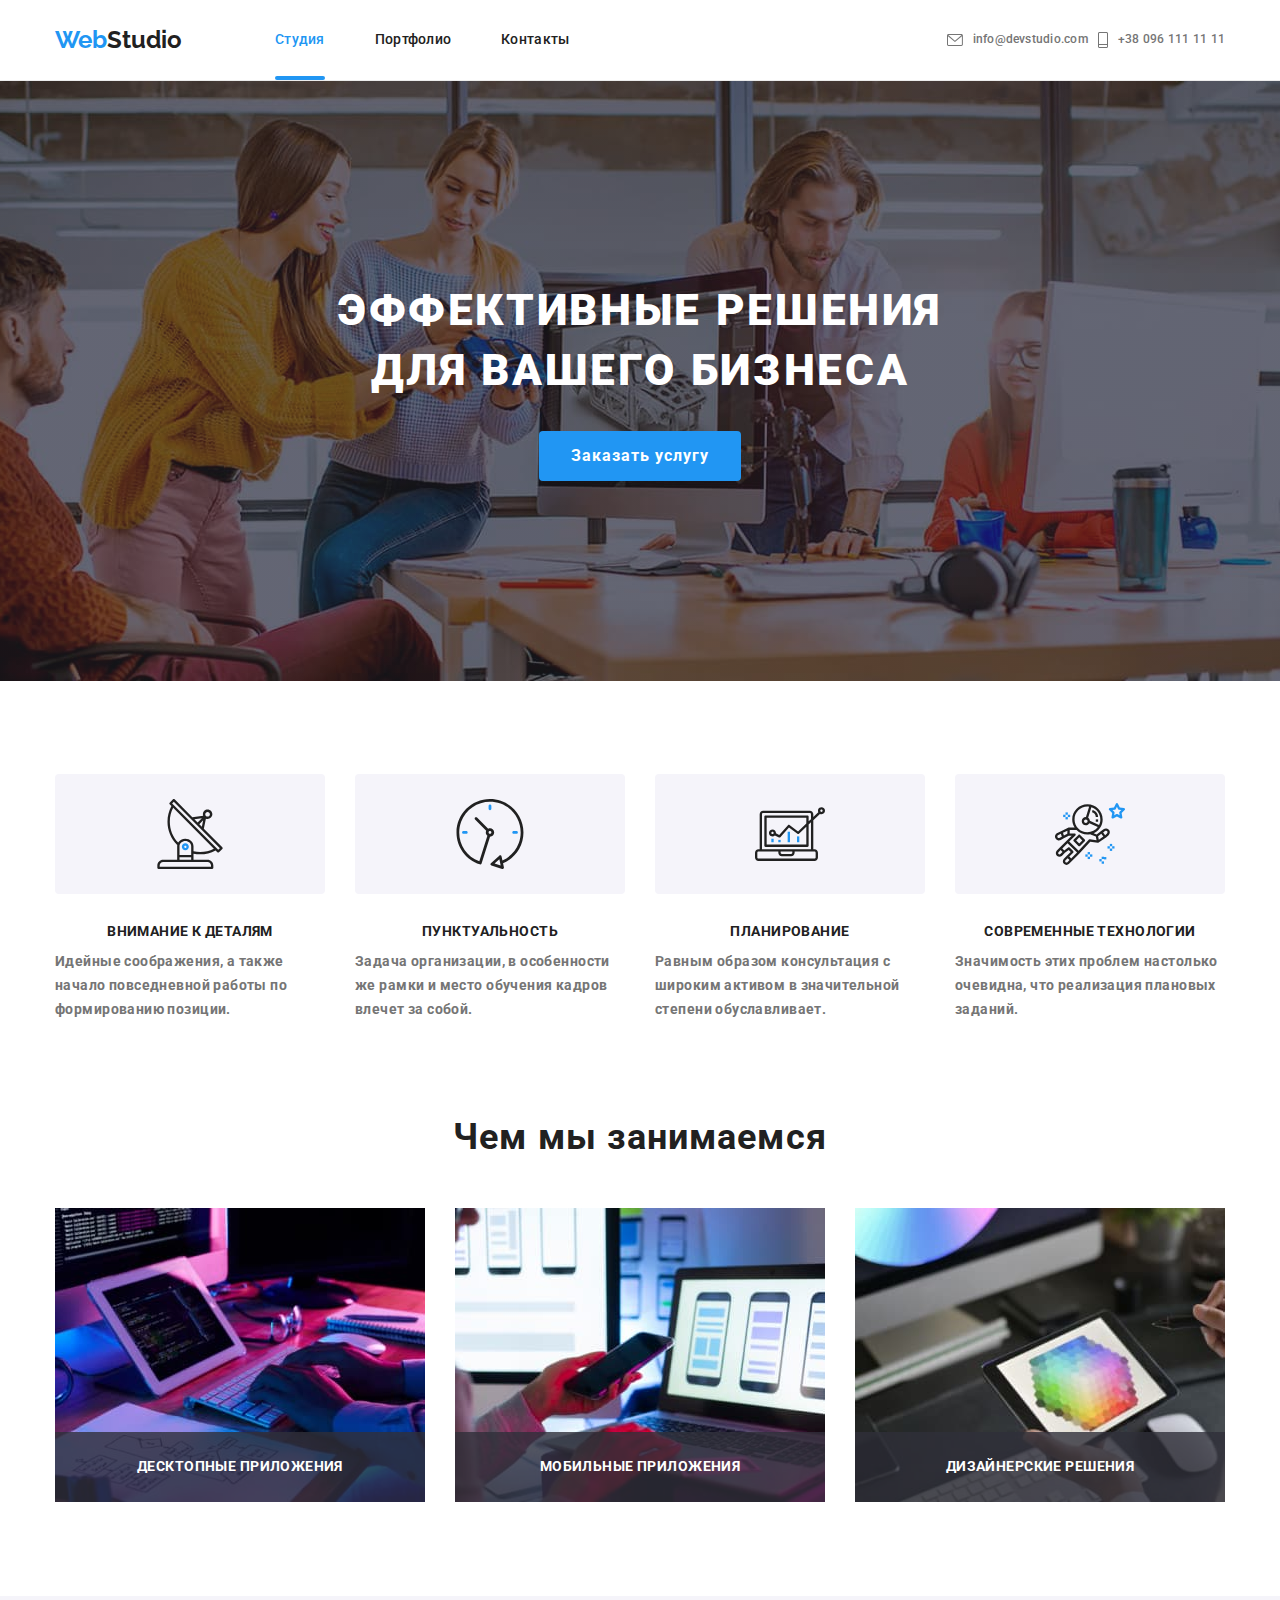
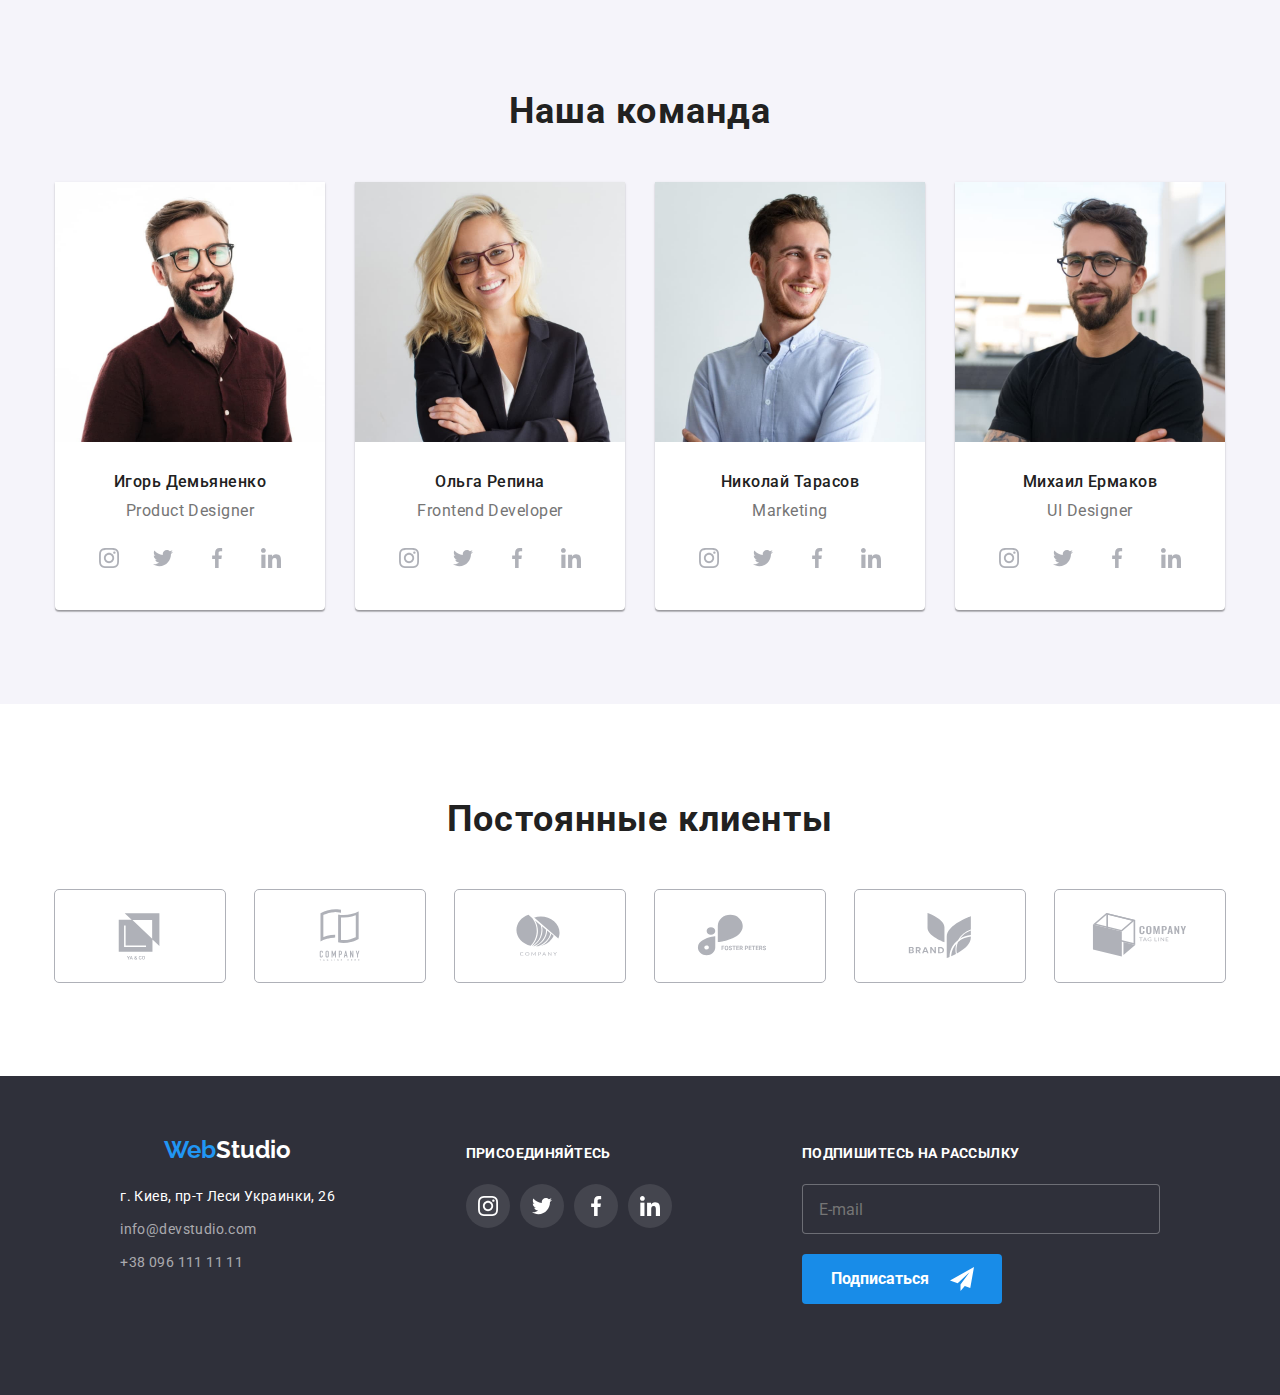
==== commit cf61ae8f: "Update index.html" ====
--- a/index.html
+++ b/index.html
@@ -575,7 +575,7 @@
       <div class="container footer-box">
         <div class="footer-contacts footer-box__item">
           <div class="footer-logo">
-            <a href="./index.html" class="logo" lang="en"
+            <a href="./index.html" class="logo footer-logo-text" lang="en"
               >Web<span class="logo-footer">Studio</span></a
             >
           </div>
@@ -713,11 +713,13 @@
               id="privacy"
               class="input-check visually-hidden"
             />
-            <label for="privacy" class="check-text"
+            <span class="check-text">
+            <label for="privacy"
               >Соглашаюсь с рассылкой и принимаю
             </label>
-            <a href="#" class="check-terms link"> Условия договора</a>
-          </div>
+            <a href="#" class="check-terms link">Условия договора</a>
+          </div>
+            </span>
           <button type="submit" class="btn-modal">Отправить</button>
         </form>
       </div>
--- a/css/main.min.css
+++ b/css/main.min.css
@@ -1 +1 @@
-:root{--accent-color: #2196f3;--hero-btn-color: #2196f3;--hero-title-color: #ffffff;--main-title-color: #212121;--main-text-color: #757575;--typical-margin: 30px}p,h1,h2,h3,h4,h5,h6{margin:0}ul,ol{margin:0;padding-left:0}button{cursor:pointer}img{display:block;max-width:100%;height:auto;width:100%}body{font-size:14px;font-family:"Roboto",sans-serif;color:var(--main-title-color)}.container{width:100%;margin:0 auto;padding-left:15px;padding-right:15px}.menu-container{width:100%;margin:0 auto;padding-left:15px;padding-right:15px}.title{font-size:36px;font-weight:700;line-height:1.17;letter-spacing:.03em;text-align:center;color:var(--main-title-color)}@media screen and (max-width: 1200px){.title{padding-bottom:30px}}@media screen and (min-width: 1200px){.title{padding-bottom:50px}}.hidden-title{width:1px;height:1px;overflow:hidden;opacity:0;margin:-1px}.now-scroll{overflow:hidden}.visually-hidden{position:absolute;white-space:nowrap;width:1px;height:1px;overflow:hidden;border:0;padding:0;clip:rect(0 0 0 0);clip-path:inset(50%);margin:-1px}.header{border-bottom:1px solid #ececec}.top-header{display:flex;align-items:center;justify-content:space-between;width:100%}@media screen and (max-width: 767px){.top-header{height:60px}}@media screen and (min-width: 768px){.top-header{height:80px}}.navigation{display:flex}@media screen and (max-width: 480px){.navigation{display:none}}@media screen and (min-width: 768px){.navigation{width:294px}}.nav-list{display:flex}@media screen and (min-width: 480px){.nav-list{gap:10px}}@media screen and (min-width: 768px){.nav-list{gap:50px}}.nav-list__link{list-style-type:none;font-family:"Roboto",sans-serif;font-style:normal;font-weight:500;font-size:14px;line-height:1.14;letter-spacing:.02em;color:var(--main-title-color);padding:32px 0;display:flex;position:relative}@media screen and (max-width: 767px){.nav-list__link{padding:22px 0}}@media screen and (min-width: 768px){.nav-list__link{padding:32px 0}}.nav-list__item{list-style-type:none;display:flex}.nav-list__link.current::after{content:"";position:absolute;width:100%;height:4px;background-color:var(--hero-btn-color);border-radius:2px;left:0;bottom:0}.header-contacts{display:flex;max-width:161px;flex-wrap:wrap;gap:10px}@media screen and (max-width: 480px){.header-contacts{display:none}}@media screen and (min-width: 1200px){.header-contacts{max-width:333px;flex-direction:row}}.header-contacts__item{display:flex}.header-contacts__link{font-family:"Roboto",sans-serif;font-style:normal;font-weight:500;font-size:12px;line-height:1.17;letter-spacing:.02em;color:var(--main-text-color);display:flex}.header-contacts__link .link:hover,.header-contacts__link .link:focus{color:var(--accent-color);text-shadow:0px 4px 4px rgba(0,0,0,.25);transition:color 250ms cubic-bezier(0.4, 0, 0.2, 1);transition:text-shadow 250ms cubic-bezier(0.4, 0, 0.2, 1)}.link:hover,.link:focus{color:var(--accent-color);text-shadow:0px 4px 4px rgba(0,0,0,.25);transition:color 250ms cubic-bezier(0.4, 0, 0.2, 1);transition:text-shadow 250ms cubic-bezier(0.4, 0, 0.2, 1)}.contacts-icon{display:flex;align-items:center;justify-content:center;margin-right:10px;fill:currentColor}.top-header-mob-menu{display:flex;align-items:center;width:100%}.menu-open-btn{display:flex;margin-left:auto;border:none;fill:#000;background-color:#fff}.menu-open-btn:hover,.menu-open-btn:focus{fill:var(--accent-color);transition:color 250ms cubic-bezier(0.4, 0, 0.2, 1)}@media(min-width: 481px){.menu-open-btn{display:none}}.menu-close-btn{display:flex;margin-left:auto;border:none;fill:#000;background-color:#fff;margin-bottom:4px}.menu-close-btn:hover,.menu-close-btn:focus{fill:var(--accent-color)}.mob-menu{position:fixed;top:0;left:0;background-color:#fff;z-index:2;width:100vw;height:100vh;padding:10px 0}.mob-menu .menu-container{display:flex;flex-direction:column;justify-content:space-between;height:100%;overflow-y:auto}.mob-menu-nav{list-style-type:none;display:flex;flex-direction:column;margin-left:40px}.mob-menu-nav__link{font-family:"Roboto",sans-serif;font-style:normal;font-weight:500;font-size:40px;line-height:1.18;letter-spacing:.02em;color:var(--main-title-color)}.mob-menu-nav__item:not(:last-child){margin-bottom:32px}.mob-menu-contacts{list-style-type:none;display:flex;flex-direction:column;margin-left:40px;margin-top:40px}.mob-menu-contacts__item:not(:last-child){margin-bottom:20px}.mob-menu-contacts__tel{font-family:"Roboto",sans-serif;font-weight:500;font-size:34px;line-height:1.18;letter-spacing:.02em;margin-top:302px;color:var(--accent-color)}.mob-menu-contacts__mail{font-family:"Roboto",sans-serif;font-weight:500;font-size:24px;line-height:1.17;letter-spacing:.02em;margin-top:32px;color:var(--main-text-color)}.mob-menu-soc{list-style-type:none;margin-top:64px;display:flex;flex-wrap:wrap;margin-left:40px}.mob-menu-soc__item:not(:first-child){padding-left:10px}.mob-menu-soc__link{font-family:"Roboto",sans-serif;font-weight:500;font-size:18px;line-height:1.22;letter-spacing:.02em;color:var(--accent-color);padding-right:10px}.mob-menu-soc__item{margin-bottom:10px;position:relative}.mob-menu-soc__item:not(:last-child)::after{content:"";position:absolute;width:22px;height:0px;right:-11px;bottom:11px;border:1px solid rgba(33,33,33,.2);transform:rotate(90deg)}.logo{font-family:"Raleway",sans-serif;font-style:normal;font-weight:700;font-size:24px;line-height:1.19;color:var(--accent-color);display:flex;align-items:center}@media screen and (min-width: 480px){.logo{margin-right:10px}}@media screen and (min-width: 768px){.logo{margin-right:88px}}@media screen and (min-width: 1200px){.logo{margin-right:93px}}.header-link{display:flex;justify-content:space-around}.logo-text{color:var(--main-title-color)}.logo-footer{color:var(--hero-title-color)}.hero .container{display:flex;width:100%;padding:0}.hero{background-color:#2f303a;background-repeat:no-repeat;background-position:center;background-size:cover;width:100%;background-image:linear-gradient(rgba(47, 48, 58, 0.4), rgba(47, 48, 58, 0.4)),url(../img/hero-bg-mobile.jpg)}@media(min-device-pixel-ratio: 2),(min-resolution: 192dpi),(min-resolution: 2dppx){.hero{background-image:linear-gradient(rgba(47, 48, 58, 0.4), rgba(47, 48, 58, 0.4)),url(../img/hero-bg-mob-2x.jpg)}}@media screen and (min-width: 768px){.hero{background-image:linear-gradient(rgba(47, 48, 58, 0.4), rgba(47, 48, 58, 0.4)),url(../img/hero-bg-tablet.jpg)}}@media screen and (min-width: 768px)and (min-device-pixel-ratio: 2),screen and (min-width: 768px)and (min-resolution: 192dpi),screen and (min-width: 768px)and (min-resolution: 2dppx){.hero{background-image:linear-gradient(rgba(47, 48, 58, 0.4), rgba(47, 48, 58, 0.4)),url(../img/hero-bg-tab-2x.jpg)}}@media screen and (min-width: 1200px){.hero{max-width:1600px;height:100%;background-image:linear-gradient(rgba(47, 48, 58, 0.4), rgba(47, 48, 58, 0.4)),url(../img/hero-bg.jpg);margin:0 auto;padding:200px 0}}@media screen and (min-width: 1200px)and (min-device-pixel-ratio: 2),screen and (min-width: 1200px)and (min-resolution: 192dpi),screen and (min-width: 1200px)and (min-resolution: 2dppx){.hero{background-image:linear-gradient(rgba(47, 48, 58, 0.4), rgba(47, 48, 58, 0.4)),url(../img/hero-bg-2x.jpg)}}.hero-list__title{text-align:center;color:var(--main-title-color);margin:50px;font-size:26px;font-weight:900;line-height:1.62;letter-spacing:.06em}@media screen and (min-width: 1200px){.hero-list__title{font-size:44px;font-weight:900;line-height:1.36;letter-spacing:.06em;padding-top:200px}}.hero-list{display:flex;flex-direction:column;margin:0 auto;flex-wrap:wrap}.hero-list__title{text-transform:uppercase;color:var(--hero-title-color);text-align:center;max-width:360px;height:auto;padding-top:118px;padding-bottom:var(--typical-margin);font-size:26px;font-weight:900;line-height:1.62;letter-spacing:.06em}@media screen and (min-width: 1200px){.hero-list__title{font-size:44px;font-weight:900;line-height:1.36;letter-spacing:.06em;max-width:696px}}.hero-list__btn{cursor:pointer;font-family:inherit;font-weight:700;font-size:16px;line-height:1.88;letter-spacing:.06em;color:#fff;background-color:var(--hero-btn-color);display:inline-block;padding:10px 32px;margin:0 auto;margin-bottom:118px;border:none;border-radius:4px}.hero-list__btn:hover,.hero-list__btn:focus{background:#188ce8;box-shadow:0px 4px 4px rgba(0,0,0,.15);border-radius:4px;transition:background 250ms cubic-bezier(0.4, 0, 0.2, 1);transition:box-shadow 250ms cubic-bezier(0.4, 0, 0.2, 1)}@media screen and (max-width: 1200px){.about{padding:60px 0}}@media screen and (min-width: 1200px){.about{padding:94px 0}}.about-list{list-style-type:none;padding:0;display:flex;flex-wrap:wrap;gap:30px}.about-list .about-content__text{flex-basis:25%}.about-list__item{width:100%}@media screen and (min-width: 768px){.about-list__item{width:calc((100% - 30px)/2)}}@media screen and (min-width: 1200px){.about-list__item{width:calc((100% - 90px)/4)}}.about-list__card{height:120px;display:flex;align-items:center;justify-content:center;background:#f5f4fa;border-radius:4px}.about-content__title{font-size:14px;font-weight:700;line-height:1.14;letter-spacing:.03em;text-transform:uppercase;color:var(--main-title-color);margin-top:30px;margin-bottom:10px;text-align:left}@media screen and (min-width: 480px){.about-content__title{text-align:center}}.about-content__text{font-size:400;font-weight:700;line-height:1.71;letter-spacing:.03em;color:var(--main-text-color);min-width:270px;height:100%}.gallery{display:none}@media screen and (min-width: 1200px){.gallery{display:flex;flex-wrap:wrap;justify-content:center;padding-bottom:94px}}.gallery-list{list-style-type:none;display:flex;flex-wrap:wrap;justify-content:center;gap:30px}.gallery-list__item{position:relative}.gallery-list__label{font-size:14px;font-weight:700;line-height:1.14;letter-spacing:.03em;text-transform:uppercase;display:flex;justify-content:center;text-align:center;color:#fff;position:absolute;bottom:0;left:0;width:100%;height:70px;background-color:rgba(47,48,58,.8);text-align:center;padding:27px 0}.team{display:flex;flex-wrap:wrap;justify-content:center;background-color:#f5f4fa}@media screen and (max-width: 1200px){.team{padding:60px 0}}@media screen and (min-width: 1200px){.team{padding:94px 0}}.team-list{list-style-type:none;display:flex;flex-wrap:wrap;gap:30px}.team-list__item{width:100%;height:auto;background-color:var(--hero-title-color);box-shadow:0px 1px 3px rgba(0,0,0,.12),0px 1px 1px rgba(0,0,0,.14),0px 2px 1px rgba(0,0,0,.2);border-radius:0px 0px 4px 4px}@media screen and (min-width: 768px){.team-list__item{width:calc((100% - 30px)/2)}}@media screen and (min-width: 1200px){.team-list__item{width:calc((100% - 90px)/4)}}.team-list__card{padding-top:var(--typical-margin);padding-bottom:var(--typical-margin)}.team-list__title{font-weight:500;font-size:16px;line-height:1.19;letter-spacing:.03em;text-align:center;color:var(--main-title-color);margin-bottom:10px}.team-list__text{font-weight:400;font-size:16px;line-height:1.19;letter-spacing:.03em;text-align:center;color:var(--main-text-color);margin-bottom:16px}.team-soc{list-style-type:none;display:flex;justify-content:center}.team-soc__item{width:44px;height:44px;margin-right:10px}.team-soc__item:last-child{margin-right:0}.team-soc__link{width:100%;height:100%;background-color:var(--hero-title-color);border-radius:50%;display:flex;align-items:center;justify-content:center;fill:#afb1b8}.team-soc__link:hover,.team-soc__link:focus{background-color:#2196f3;transition:background-color 250ms cubic-bezier(0.4, 0, 0.2, 1)}.team-soc__link:hover .team-soc__icon,.team-soc__link:hover .team-soc__icon,.team-soc__link:focus .team-soc__icon,.team-soc__link:focus .team-soc__icon{fill:#fff;transition:fill 250ms cubic-bezier(0.4, 0, 0.2, 1)}.clients{display:flex;flex-wrap:wrap;justify-content:center}@media screen and (max-width: 1200px){.clients{padding:60px 0}}@media screen and (min-width: 1200px){.clients{padding:94px 0}}.clients-list{list-style-type:none;display:flex;flex-wrap:wrap;justify-content:center;gap:30px}.clients-list__item{width:210px;height:92px;border-radius:4px;outline:1px solid #afb1b8}.clients-list__item:hover,.clients-list__item:focus{outline:1px solid var(--accent-color);transition:outline 250ms cubic-bezier(0.4, 0, 0.2, 1)}@media screen and (min-width: 768px){.clients-list__item{width:calc((100% - 60px)/3)}}@media screen and (min-width: 1200px){.clients-list__item{width:calc((100% - 150px)/6);max-width:170px}}.clients-list__link{width:100%;height:100%;display:flex;align-items:center;justify-content:center;fill:#afb1b8}.clients-list__link:hover,.clients-list__link:focus{fill:var(--accent-color);transition:fill 250ms cubic-bezier(0.4, 0, 0.2, 1)}.section{padding:60px 0}@media screen and (min-width: 1200px){.section{padding:94px 0}}.btn-list{display:flex}@media screen and (max-width: 768px){.btn-list{flex-wrap:wrap}}@media screen and (min-width: 768px){.btn-list{flex-wrap:nowrap;justify-content:center}}.btn-list__top-list{list-style:none;display:flex;flex-direction:row}.btn-list__bottom-list{list-style:none;display:flex;flex-direction:row}.btn-list__item{margin-bottom:15px}.btn-list__item:not(:last-child){margin-right:8px}.btn-list__text{font-weight:500;font-size:16px;line-height:1.62;letter-spacing:.03em;text-align:center;cursor:pointer;color:var(--main-title-color);background:#f5f4fa;display:inline-block;border:none;border-radius:4px;padding:6px 22px}.btn-list__text .current:hover .btn-list__text .current:focus{background-color:var(--hero-btn-color);color:var(--hero-title-color)}.btn-list__text:hover,.btn-list__text:focus{background-color:var(--hero-btn-color);color:var(--hero-title-color);box-shadow:0px 3px 1px rgba(0,0,0,.1),0px 1px 2px rgba(0,0,0,.08),0px 2px 2px rgba(0,0,0,.12);transition:background-color 250ms cubic-bezier(0.4, 0, 0.2, 1);transition:color 250ms cubic-bezier(0.4, 0, 0.2, 1);transition:box-shadow 250ms cubic-bezier(0.4, 0, 0.2, 1)}.benefits{list-style-type:none;display:flex;flex-wrap:wrap;justify-content:center;gap:30px}@media screen and (min-width: 480px){.benefits{margin-top:25px}}@media screen and (min-width: 768px){.benefits{margin-top:14px}}@media screen and (min-width: 1200px){.benefits{margin-top:34px}}.benefits-list{max-width:370px;display:flex;flex-direction:column;height:100%}@media screen and (min-width: 768px){.benefits-list{width:calc((100% - 30px)/2)}}@media screen and (min-width: 1200px){.benefits-list{width:calc((100% - 90px)/3)}}.benefits-list:hover .benefits-item__top-text{transform:translateY(0);display:flex}.benefits-item__card{position:relative;overflow:hidden}.benefits-item__top-text{font-size:18px;font-weight:400;line-height:1.56;letter-spacing:.03em;font-family:"Roboto";font-style:normal;position:absolute;top:0;color:var(--hero-title-color);background:rgba(33,150,243,.9);box-shadow:0px 4px 4px rgba(0,0,0,.25);height:100%;line-height:1.5555555556;text-align:left;padding:63px 24px;display:flex;align-items:center;transform:translateY(101%);transition:transform 250ms cubic-bezier(0.4, 0, 0.2, 1)}.benefits-list__link{display:flex;display:inline-block}.benefits-list__link:hover,.benefits-list__link:focus{box-shadow:0px 1px 1px rgba(0,0,0,.12),0px 4px 4px rgba(0,0,0,.06),1px 4px 6px rgba(0,0,0,.16);transition:box-shadow 250ms cubic-bezier(0.4, 0, 0.2, 1)}.benefits-content{padding:20px 24px;border-right:1px solid #eee;border-left:1px solid #eee;border-bottom:1px solid #eee}.benefits-content__title{font-size:18px;font-weight:700;line-height:2;letter-spacing:.06em;color:var(--main-title-color);margin-bottom:4px}.benefits-content__text{font-size:16px;font-weight:400;line-height:1.88;letter-spacing:.03em;color:var(--main-text-color)}.current{color:var(--hero-btn-color)}.footer{background-color:#2f303a;padding:60px 0}.footer-box{flex-wrap:wrap;justify-content:space-around}@media screen and (min-width: 768px){.footer-box{display:flex;flex-wrap:wrap}}@media screen and (min-width: 1200px){.footer-box{display:flex;justify-content:space-around;align-items:baseline}}.footer-logo{display:flex;justify-content:center;margin-bottom:20px}@media screen and (min-width: 1200px){.footer-logo{justify-content:start}}.address{display:flex;flex-direction:column;margin-left:auto;margin-right:auto}@media screen and (min-width: 1200px){.address{text-align-last:left}}.footer-content{max-width:231px;min-height:81px}.footer-content__list{list-style-type:none}.footer-contacts{display:flex;flex-direction:column;justify-content:center;margin-bottom:60px}.footer-contacts__item{font-style:normal;font-weight:400;font-size:14px;line-height:1.71;letter-spacing:.03em;color:var(--hero-title-color);margin-bottom:9px}.footer-contacts__link{font-style:normal;font-size:14px;line-height:1.71;letter-spacing:.03em;color:rgba(255,255,255,.6);text-align:center}.footer-contacts__link:not(:last-child){padding-bottom:9px}.footer-slogan{display:flex;flex-direction:column;gap:20px;margin-bottom:60px}.footer-slogan-list{list-style-type:none;display:flex;justify-content:center}.footer-slogan-title{font-family:"Roboto";font-style:normal;font-weight:700;font-size:14px;letter-spacing:.03em;text-transform:uppercase;color:#fff;display:flex;justify-content:center}@media screen and (min-width: 1200px){.footer-slogan-title{justify-content:flex-start}}.footer-slogan-item{width:44px;height:44px}.footer-slogan-item:not(:last-child){margin-right:10px}.footer-slogan-link{width:100%;height:100%;background:rgba(255,255,255,.1);border-radius:50%;display:flex;align-items:center;justify-content:center;fill:var(--hero-title-color)}.footer-slogan-link:hover,.footer-slogan-link:focus{background-color:#2196f3;transition:background-color 250ms cubic-bezier(0.4, 0, 0.2, 1)}.footer-newsletter{width:100%;display:flex;flex-direction:column;justify-content:center}@media screen and (min-width: 1200px){.footer-newsletter{flex-wrap:nowrap;width:358px;height:auto;display:flex}}.footer-subscribe{display:flex;flex-wrap:wrap;justify-content:center;gap:20px}@media screen and (min-width: 768px){.footer-subscribe{width:450px;margin-left:auto;margin-right:auto}}@media screen and (min-width: 1200px){.footer-subscribe{justify-content:flex-start}}.input-footer{width:100%;height:50px;border:1px solid rgba(255,255,255,.3);border-radius:4px;background-color:#2f303a;font-family:"Roboto",sans-serif;font-style:normal;font-weight:400;font-size:16px;line-height:1.25;color:rgba(255,255,255,.6);display:flex;padding-left:16px}@media screen and (min-width: 1200px){.input-footer{max-width:358px}}.footer-wrap{display:flex;position:relative}.btn-footer{background-color:#188ce8;color:#fff;width:200px;height:50px;font-weight:700;font-size:16px;line-height:1.88;padding:10px 10px 10px 29px;border:none;border-radius:4px;display:flex}.send-icon{position:absolute;right:28px;top:50%;transform:translateY(-50%);fill:#fff}.backdrop{width:100vw;height:100vh;background-color:rgba(0,0,0,.2);position:fixed;top:0;transition:opacity 300ms,visibility 300ms}.modal{width:528px;background-color:#fff;border-radius:4px;position:absolute;top:50%;left:50%;transform:translate(-50%, -50%) scale(1);transition:transform 300ms;padding:40px}.backdrop.is-hidden .modal{transform:translate(-50%, -50%) scale(0);opacity:0}.modal-close-btn{position:absolute;right:8px;top:8px;border:none;background-color:inherit}.modal-close-icon{width:30px;height:30px;background-color:#fff;border:1px solid rgba(0,0,0,.1);border-radius:50%;display:flex;align-items:center;justify-content:center;padding:6px}.modal-close-icon:hover,.modal-close-icon:focus{fill:#2196f3;transition:background-color 250ms cubic-bezier(0.4, 0, 0.2, 1)}.is-hidden{visibility:hidden;opacity:0;pointer-events:none}.no-scroll{overflow:hidden}.form-title{font-size:20px;font-weight:700;line-height:1.15;letter-spacing:.03em;text-align:center;margin-bottom:12px}.form-group{display:flex;flex-direction:column;width:100%;margin-bottom:10px}.form-label{margin-bottom:4px;font-weight:400;font-size:12px;line-height:1.16;letter-spacing:.01em;color:#757575}.form-input{width:448px;height:40px;border:1px solid rgba(33,33,33,.2);border-radius:4px;padding-left:42px}.form-input:focus{border:1px solid #2196f3;border-radius:4px}.form-group input::placeholder{font-size:14px;font-weight:400;line-height:1.14;letter-spacing:.01em;color:rgba(117,117,117,.5)}.input-wrap{position:relative;outline:none}.modal-icon{position:absolute;left:12px;top:50%;transform:translateY(-50%)}.form-input:focus+.modal-icon{fill:var(--accent-color)}.form-area{margin-bottom:20px}textarea{width:100%;height:120px;border:1px solid rgba(33,33,33,.2);border-radius:4px;resize:none;padding:12px 16px}.form-text:focus{border:1px solid #2196f3;border-radius:4px}.form-check{display:block;margin-bottom:30px;display:flex;align-items:center;justify-content:center}.input-check{width:16px;height:15px}.check-text{font-size:14px;font-weight:400;line-height:1.71;letter-spacing:.03em;color:#757575;display:flex;align-items:center;margin-right:4px}.check-text::before{content:"";width:16px;height:15px;border:2px solid #212121;border-radius:3px;margin-right:8.38px}.input-check:checked+.check-text::before{background-color:var(--accent-color);background-image:url(../img/checked.svg);border:none;background-repeat:no-repeat;background-position:center}.input-check:focus+.check-text::before::before{border-color:var(--accent-color)}.check-terms{font-size:14px;font-weight:400;line-height:1.71;letter-spacing:.03em;text-decoration-line:underline;color:var(--accent-color)}.btn-modal{background-color:#188ce8;color:#fff;width:200px;height:50px;font-weight:700;font-size:16px;line-height:1.88;letter-spacing:.06em;display:inline-block;padding:10px 55px;margin:0 auto;border:none;border-radius:4px;display:flex;justify-content:center}.btn-modal:hover,.btn-modal:focus{box-shadow:0px 4px 4px rgba(0,0,0,.25)}/*# sourceMappingURL=main.min.css.map */+:root{--accent-color: #2196f3;--hero-btn-color: #2196f3;--hero-title-color: #ffffff;--main-title-color: #212121;--main-text-color: #757575;--typical-margin: 30px}p,h1,h2,h3,h4,h5,h6{margin:0}ul,ol{margin:0;padding-left:0}button{cursor:pointer}img{display:block;max-width:100%;height:auto;width:100%}body{font-size:14px;font-family:"Roboto",sans-serif;color:var(--main-title-color)}.container{width:100%;margin:0 auto;padding-left:15px;padding-right:15px}@media screen and (min-width: 480px){.container{width:480px}}@media screen and (min-width: 768px){.container{width:768px}}@media screen and (min-width: 1200px){.container{width:1200px}}.menu-container{width:100%;margin:0 auto;padding-left:15px;padding-right:15px}.title{font-size:36px;font-weight:700;line-height:1.17;letter-spacing:.03em;text-align:center;color:var(--main-title-color)}@media screen and (max-width: 1200px){.title{margin-bottom:30px}}@media screen and (min-width: 1200px){.title{margin-bottom:50px}}.hidden-title{width:1px;height:1px;overflow:hidden;opacity:0;margin:-1px}.now-scroll{overflow:hidden}.visually-hidden{position:absolute;white-space:nowrap;width:1px;height:1px;overflow:hidden;border:0;padding:0;clip:rect(0 0 0 0);clip-path:inset(50%);margin:-1px}.header{border-bottom:1px solid #ececec}.top-header{display:flex;align-items:center;justify-content:space-between;width:100%}@media screen and (max-width: 768px){.top-header{height:60px}}@media screen and (min-width: 768px){.top-header{height:80px}}.navigation{display:flex}@media screen and (max-width: 768px){.navigation{display:none}}@media screen and (min-width: 768px){.navigation{width:294px}}.nav-list{display:flex}@media screen and (min-width: 480px){.nav-list{gap:10px}}@media screen and (min-width: 768px){.nav-list{gap:50px}}.nav-list__link{list-style-type:none;font-family:"Roboto",sans-serif;font-style:normal;font-weight:500;font-size:14px;line-height:1.14;letter-spacing:.02em;color:var(--main-title-color);padding:32px 0;display:flex;position:relative}@media screen and (max-width: 767px){.nav-list__link{padding:22px 0}}@media screen and (min-width: 768px){.nav-list__link{padding:32px 0}}.nav-list__item{list-style-type:none;display:flex}.nav-list__link.current::after{content:"";position:absolute;width:100%;height:4px;background-color:var(--hero-btn-color);border-radius:2px;left:0;bottom:0}.header-contacts{display:flex;max-width:161px;flex-wrap:wrap;gap:10px}@media screen and (max-width: 768px){.header-contacts{display:none}}@media screen and (min-width: 1200px){.header-contacts{max-width:333px;flex-direction:row}}.header-contacts__item{display:flex}.header-contacts__link{font-family:"Roboto",sans-serif;font-style:normal;font-weight:500;font-size:12px;line-height:1.17;letter-spacing:.02em;color:var(--main-text-color);display:flex}.header-contacts__link .link:hover,.header-contacts__link .link:focus{color:var(--accent-color);text-shadow:0px 4px 4px rgba(0,0,0,.25);transition:color 250ms cubic-bezier(0.4, 0, 0.2, 1);transition:text-shadow 250ms cubic-bezier(0.4, 0, 0.2, 1)}.link:hover,.link:focus{color:var(--accent-color);text-shadow:0px 4px 4px rgba(0,0,0,.25);transition:color 250ms cubic-bezier(0.4, 0, 0.2, 1);transition:text-shadow 250ms cubic-bezier(0.4, 0, 0.2, 1)}.contacts-icon{display:flex;align-items:center;justify-content:center;margin-right:10px;fill:currentColor}.top-header-mob-menu{display:flex;align-items:center;width:100%}.menu-open-btn{display:flex;margin-left:auto;border:none;fill:#000;background-color:#fff}.menu-open-btn:hover,.menu-open-btn:focus{fill:var(--accent-color);transition:color 250ms cubic-bezier(0.4, 0, 0.2, 1)}@media(min-width: 768px){.menu-open-btn{display:none}}.menu-close-btn{display:flex;margin-left:auto;border:none;fill:#000;background-color:#fff;margin-bottom:4px}.menu-close-btn:hover,.menu-close-btn:focus{fill:var(--accent-color)}.mob-menu{position:fixed;top:0;left:0;background-color:#fff;z-index:2;width:100vw;height:100vh;padding:10px 0}.mob-menu .menu-container{display:flex;flex-direction:column;justify-content:space-between;height:100%;overflow-y:auto}.mob-menu-nav{list-style-type:none;display:flex;flex-direction:column;margin-left:40px}.mob-menu-nav__link{font-family:"Roboto",sans-serif;font-style:normal;font-weight:500;font-size:40px;line-height:1.18;letter-spacing:.02em;color:var(--main-title-color)}.mob-menu-nav__item:not(:last-child){margin-bottom:32px}.mob-menu-contacts{list-style-type:none;display:flex;flex-direction:column;margin-left:40px;margin-top:40px}.mob-menu-contacts__item:not(:last-child){margin-bottom:20px}.mob-menu-contacts__tel{font-family:"Roboto",sans-serif;font-weight:500;font-size:34px;line-height:1.18;letter-spacing:.02em;margin-top:302px;color:var(--accent-color)}.mob-menu-contacts__mail{font-family:"Roboto",sans-serif;font-weight:500;font-size:24px;line-height:1.17;letter-spacing:.02em;margin-top:32px;color:var(--main-text-color)}.mob-menu-soc{list-style-type:none;margin-top:64px;display:flex;flex-wrap:wrap;margin-left:40px}.mob-menu-soc__item:not(:first-child){padding-left:10px}.mob-menu-soc__link{font-family:"Roboto",sans-serif;font-weight:500;font-size:18px;line-height:1.22;letter-spacing:.02em;color:var(--accent-color);padding-right:10px}.mob-menu-soc__item{margin-bottom:10px;position:relative}.mob-menu-soc__item:not(:last-child)::after{content:"";position:absolute;width:22px;height:0px;right:-11px;bottom:11px;border:1px solid rgba(33,33,33,.2);transform:rotate(90deg)}.logo{font-family:"Raleway",sans-serif;font-style:normal;font-weight:700;font-size:24px;line-height:1.19;color:var(--accent-color);display:flex;align-items:center}@media screen and (min-width: 480px){.logo{margin-right:10px}}@media screen and (min-width: 768px){.logo{margin-right:88px}}@media screen and (min-width: 1200px){.logo{margin-right:93px}}.header-link{display:flex;justify-content:space-around}.logo-text{color:var(--main-title-color)}.logo-footer{color:var(--hero-title-color)}.hero .container{display:flex;width:100%;padding:118px 0}@media screen and (min-width: 1200px){.hero .container{padding:200px 0}}.hero{background-color:#2f303a;background-repeat:no-repeat;background-position:center;background-size:cover;width:100%;height:400px;background-image:linear-gradient(rgba(47, 48, 58, 0.4), rgba(47, 48, 58, 0.4)),url(../img/hero-bg-mobile.jpg)}@media(min-device-pixel-ratio: 2),(min-resolution: 192dpi),(min-resolution: 2dppx){.hero{background-image:linear-gradient(rgba(47, 48, 58, 0.4), rgba(47, 48, 58, 0.4)),url(../img/hero-bg-mob-2x.jpg)}}@media screen and (min-width: 768px){.hero{background-image:linear-gradient(rgba(47, 48, 58, 0.4), rgba(47, 48, 58, 0.4)),url(../img/hero-bg-tablet.jpg)}}@media screen and (min-width: 768px)and (min-device-pixel-ratio: 2),screen and (min-width: 768px)and (min-resolution: 192dpi),screen and (min-width: 768px)and (min-resolution: 2dppx){.hero{background-image:linear-gradient(rgba(47, 48, 58, 0.4), rgba(47, 48, 58, 0.4)),url(../img/hero-bg-tab-2x.jpg)}}@media screen and (min-width: 1200px){.hero{max-width:1600px;height:600px;background-image:linear-gradient(rgba(47, 48, 58, 0.4), rgba(47, 48, 58, 0.4)),url(../img/hero-bg.jpg);margin:0 auto}}@media screen and (min-width: 1200px)and (min-device-pixel-ratio: 2),screen and (min-width: 1200px)and (min-resolution: 192dpi),screen and (min-width: 1200px)and (min-resolution: 2dppx){.hero{background-image:linear-gradient(rgba(47, 48, 58, 0.4), rgba(47, 48, 58, 0.4)),url(../img/hero-bg-2x.jpg)}}.hero-list{display:flex;flex-direction:column;margin:0 auto;flex-wrap:wrap}.hero-list__title{text-transform:uppercase;color:var(--hero-title-color);text-align:center;max-width:360px;height:auto;margin-bottom:var(--typical-margin);font-size:26px;font-weight:900;line-height:1.62;letter-spacing:.06em}@media screen and (min-width: 1200px){.hero-list__title{font-size:44px;font-weight:900;line-height:1.36;letter-spacing:.06em;max-width:696px}}.hero-list__btn{cursor:pointer;font-family:inherit;font-weight:700;font-size:16px;line-height:1.88;letter-spacing:.06em;color:#fff;background-color:var(--hero-btn-color);display:inline-block;padding:10px 32px;margin:0 auto;border:none;border-radius:4px}.hero-list__btn:hover,.hero-list__btn:focus{background:#188ce8;box-shadow:0px 4px 4px rgba(0,0,0,.15);border-radius:4px;transition:background 250ms cubic-bezier(0.4, 0, 0.2, 1);transition:box-shadow 250ms cubic-bezier(0.4, 0, 0.2, 1)}@media screen and (max-width: 1200px){.about{padding:60px 0}}@media screen and (min-width: 1200px){.about{padding:94px 0}}.about-list{list-style-type:none;padding:0;display:flex;flex-wrap:wrap;gap:30px}.about-list .about-content__text{flex-basis:25%}.about-list__item{width:100%}@media screen and (min-width: 768px){.about-list__item{width:calc((100% - 30px)/2)}}@media screen and (min-width: 1200px){.about-list__item{width:calc((100% - 90px)/4)}}.about-list__card{height:120px;display:flex;align-items:center;justify-content:center;background:#f5f4fa;border-radius:4px}.about-content__title{font-size:14px;font-weight:700;line-height:1.14;letter-spacing:.03em;text-transform:uppercase;color:var(--main-title-color);margin-top:30px;margin-bottom:10px;text-align:left}@media screen and (min-width: 480px){.about-content__title{text-align:center}}.about-content__text{font-size:400;font-weight:700;line-height:1.71;letter-spacing:.03em;color:var(--main-text-color);min-width:270px;height:100%}.gallery{display:none}@media screen and (min-width: 1200px){.gallery{display:flex;flex-wrap:wrap;justify-content:center;padding-bottom:94px}}.gallery-list{list-style-type:none;display:flex;flex-wrap:wrap;justify-content:center;gap:30px}.gallery-list__item{position:relative}.gallery-list__label{font-size:14px;font-weight:700;line-height:1.14;letter-spacing:.03em;text-transform:uppercase;display:flex;justify-content:center;text-align:center;color:#fff;position:absolute;bottom:0;left:0;width:100%;height:70px;background-color:rgba(47,48,58,.8);text-align:center;padding:27px 0}.team{display:flex;flex-wrap:wrap;justify-content:center;background-color:#f5f4fa}@media screen and (max-width: 1200px){.team{padding:60px 0}}@media screen and (min-width: 1200px){.team{padding:94px 0}}.team-list{list-style-type:none;display:flex;flex-wrap:wrap;gap:30px}.team-list__item{width:100%;height:auto;background-color:var(--hero-title-color);box-shadow:0px 1px 3px rgba(0,0,0,.12),0px 1px 1px rgba(0,0,0,.14),0px 2px 1px rgba(0,0,0,.2);border-radius:0px 0px 4px 4px}@media screen and (min-width: 768px){.team-list__item{width:calc((100% - 30px)/2)}}@media screen and (min-width: 1200px){.team-list__item{width:calc((100% - 90px)/4)}}.team-list__card{padding-top:var(--typical-margin);padding-bottom:var(--typical-margin)}.team-list__title{font-weight:500;font-size:16px;line-height:1.19;letter-spacing:.03em;text-align:center;color:var(--main-title-color);margin-bottom:10px}.team-list__text{font-weight:400;font-size:16px;line-height:1.19;letter-spacing:.03em;text-align:center;color:var(--main-text-color);margin-bottom:16px}.team-soc{list-style-type:none;display:flex;justify-content:center}.team-soc__item{width:44px;height:44px;margin-right:10px}.team-soc__item:last-child{margin-right:0}.team-soc__link{width:100%;height:100%;background-color:var(--hero-title-color);border-radius:50%;display:flex;align-items:center;justify-content:center;fill:#afb1b8}.team-soc__link:hover,.team-soc__link:focus{background-color:#2196f3;transition:background-color 250ms cubic-bezier(0.4, 0, 0.2, 1)}.team-soc__link:hover .team-soc__icon,.team-soc__link:hover .team-soc__icon,.team-soc__link:focus .team-soc__icon,.team-soc__link:focus .team-soc__icon{fill:#fff;transition:fill 250ms cubic-bezier(0.4, 0, 0.2, 1)}.clients{display:flex;flex-wrap:wrap;justify-content:center}@media screen and (max-width: 1200px){.clients{margin:60px 0}}@media screen and (min-width: 1200px){.clients{margin:94px 0}}.clients-list{list-style-type:none;display:flex;flex-wrap:wrap;justify-content:center;gap:30px}.clients-list__item{width:210px;height:92px;border-radius:4px;outline:1px solid #afb1b8}.clients-list__item:hover,.clients-list__item:focus{outline:1px solid var(--accent-color);transition:outline 250ms cubic-bezier(0.4, 0, 0.2, 1)}@media screen and (min-width: 768px){.clients-list__item{width:calc((100% - 60px)/3)}}@media screen and (min-width: 1200px){.clients-list__item{width:calc((100% - 150px)/6);max-width:170px}}.clients-list__link{width:100%;height:100%;display:flex;align-items:center;justify-content:center;fill:#afb1b8}.clients-list__link:hover,.clients-list__link:focus{fill:var(--accent-color);transition:fill 250ms cubic-bezier(0.4, 0, 0.2, 1)}.section{padding:60px 0}@media screen and (min-width: 1200px){.section{padding:94px 0}}.btn-list{display:flex}@media screen and (max-width: 768px){.btn-list{flex-wrap:wrap}}@media screen and (min-width: 768px){.btn-list{flex-wrap:nowrap;justify-content:center}}.btn-list__top-list{list-style:none;display:flex;flex-direction:row;margin-right:8px}.btn-list__bottom-list{list-style:none;display:flex;flex-direction:row}.btn-list__item{margin-bottom:15px}.btn-list__item:not(:last-child){margin-right:8px}.btn-list__text{font-weight:500;font-size:16px;line-height:1.62;letter-spacing:.03em;text-align:center;cursor:pointer;color:var(--main-title-color);background:#f5f4fa;display:inline-block;border:none;border-radius:4px;padding:6px 22px}.btn-list__text .current:hover .btn-list__text .current:focus{background-color:var(--hero-btn-color);color:var(--hero-title-color)}.btn-list__text:hover,.btn-list__text:focus{background-color:var(--hero-btn-color);color:var(--hero-title-color);box-shadow:0px 3px 1px rgba(0,0,0,.1),0px 1px 2px rgba(0,0,0,.08),0px 2px 2px rgba(0,0,0,.12);transition:background-color 250ms cubic-bezier(0.4, 0, 0.2, 1);transition:color 250ms cubic-bezier(0.4, 0, 0.2, 1);transition:box-shadow 250ms cubic-bezier(0.4, 0, 0.2, 1)}.benefits{list-style-type:none;display:flex;flex-wrap:wrap;justify-content:center;gap:30px}@media screen and (min-width: 480px){.benefits{margin-top:25px}}@media screen and (min-width: 768px){.benefits{margin-top:14px}}@media screen and (min-width: 1200px){.benefits{margin-top:34px}}.benefits-list{max-width:370px;display:flex;flex-direction:column;height:100%}@media screen and (min-width: 768px){.benefits-list{width:calc((100% - 30px)/2)}}@media screen and (min-width: 1200px){.benefits-list{width:calc((100% - 90px)/3)}}.benefits-list:hover .benefits-item__top-text{transform:translateY(0);display:flex}.benefits-item__card{position:relative;overflow:hidden}.benefits-item__top-text{font-size:18px;font-weight:400;line-height:1.56;letter-spacing:.03em;font-family:"Roboto";font-style:normal;position:absolute;top:0;color:var(--hero-title-color);background:rgba(33,150,243,.9);box-shadow:0px 4px 4px rgba(0,0,0,.25);height:100%;line-height:1.5555555556;text-align:left;padding:63px 24px;display:flex;align-items:center;transform:translateY(101%);transition:transform 250ms cubic-bezier(0.4, 0, 0.2, 1)}.benefits-list__link{display:flex;display:inline-block}.benefits-list__link:hover,.benefits-list__link:focus{box-shadow:0px 1px 1px rgba(0,0,0,.12),0px 4px 4px rgba(0,0,0,.06),1px 4px 6px rgba(0,0,0,.16);transition:box-shadow 250ms cubic-bezier(0.4, 0, 0.2, 1)}.benefits-content{padding:20px 24px;border-right:1px solid #eee;border-left:1px solid #eee;border-bottom:1px solid #eee}.benefits-content__title{font-size:18px;font-weight:700;line-height:2;letter-spacing:.06em;color:var(--main-title-color);margin-bottom:4px}.benefits-content__text{font-size:16px;font-weight:400;line-height:1.88;letter-spacing:.03em;color:var(--main-text-color)}.current{color:var(--hero-btn-color)}.footer{background-color:#2f303a;padding:60px 0}.footer-box{flex-wrap:wrap;justify-content:space-around}@media screen and (min-width: 768px){.footer-box{display:flex;flex-wrap:wrap}}@media screen and (min-width: 1200px){.footer-box{display:flex;justify-content:space-around;align-items:baseline}}.footer-logo{display:flex;margin-bottom:20px}@media screen and (min-width: 1200px){.footer-logo{justify-content:start}}.footer-logo-text{margin:0 auto}.address{display:flex;flex-direction:column;margin-left:auto;margin-right:auto}@media screen and (min-width: 1200px){.address{text-align-last:left}}.footer-content{max-width:231px;min-height:81px}.footer-content__list{list-style-type:none}.footer-contacts{display:flex;flex-direction:column;justify-content:center;margin-bottom:60px}.footer-contacts__item{font-style:normal;font-weight:400;font-size:14px;line-height:1.71;letter-spacing:.03em;color:var(--hero-title-color);margin-bottom:9px}.footer-contacts__link{font-style:normal;font-size:14px;line-height:1.71;letter-spacing:.03em;color:rgba(255,255,255,.6);text-align:center}.footer-contacts__link:not(:last-child){padding-bottom:9px}.footer-slogan{display:flex;flex-direction:column;gap:20px;margin-bottom:60px}.footer-slogan-list{list-style-type:none;display:flex;justify-content:center}.footer-slogan-title{font-family:"Roboto";font-style:normal;font-weight:700;font-size:14px;letter-spacing:.03em;text-transform:uppercase;color:#fff;display:flex;justify-content:center}@media screen and (min-width: 1200px){.footer-slogan-title{justify-content:flex-start}}.footer-slogan-item{width:44px;height:44px}.footer-slogan-item:not(:last-child){margin-right:10px}.footer-slogan-link{width:100%;height:100%;background:rgba(255,255,255,.1);border-radius:50%;display:flex;align-items:center;justify-content:center;fill:var(--hero-title-color)}.footer-slogan-link:hover,.footer-slogan-link:focus{background-color:#2196f3;transition:background-color 250ms cubic-bezier(0.4, 0, 0.2, 1)}.footer-newsletter{width:100%;display:flex;flex-direction:column;justify-content:center}@media screen and (min-width: 1200px){.footer-newsletter{flex-wrap:nowrap;width:358px;height:auto;display:flex}}.footer-subscribe{display:flex;flex-wrap:wrap;justify-content:center;gap:20px}@media screen and (min-width: 768px){.footer-subscribe{width:450px;margin-left:auto;margin-right:auto}}@media screen and (min-width: 1200px){.footer-subscribe{justify-content:flex-start}}.input-footer{width:100%;height:50px;border:1px solid rgba(255,255,255,.3);border-radius:4px;background-color:#2f303a;font-family:"Roboto",sans-serif;font-style:normal;font-weight:400;font-size:16px;line-height:1.25;color:rgba(255,255,255,.6);display:flex;padding-left:16px}@media screen and (min-width: 1200px){.input-footer{max-width:358px}}@media screen and (min-width: 480px){.input-footer{width:450px}}.footer-wrap{display:flex;position:relative}.btn-footer{background-color:#188ce8;color:#fff;width:200px;height:50px;font-weight:700;font-size:16px;line-height:1.88;padding:10px 10px 10px 29px;border:none;border-radius:4px;display:flex}.send-icon{position:absolute;right:28px;top:50%;transform:translateY(-50%);fill:#fff}.backdrop{width:100vw;height:100vh;background-color:rgba(0,0,0,.2);position:fixed;top:0;transition:opacity 300ms,visibility 300ms}.modal{width:450px;height:609px;background-color:#fff;border-radius:4px;position:absolute;top:50%;left:50%;transform:translate(-50%, -50%) scale(1);transition:transform 300ms;padding:40px}.backdrop.is-hidden .modal{transform:translate(-50%, -50%) scale(0);opacity:0}@media screen and (max-width: 480px){.modal{width:100%}}@media screen and (min-width: 1200px){.modal{width:528px}}.modal-close-btn{position:absolute;right:8px;top:8px;border:none;background-color:inherit}.modal-close-icon{width:30px;height:30px;background-color:#fff;border:1px solid rgba(0,0,0,.1);border-radius:50%;display:flex;align-items:center;justify-content:center;padding:6px}.modal-close-icon:hover,.modal-close-icon:focus{fill:#2196f3;transition:background-color 250ms cubic-bezier(0.4, 0, 0.2, 1)}.is-hidden{visibility:hidden;opacity:0;pointer-events:none}.no-scroll{overflow:hidden}.form-title{font-size:20px;font-weight:700;line-height:1.15;letter-spacing:.03em;text-align:center;margin-bottom:12px}.form-group{display:flex;flex-direction:column;width:100%;margin-bottom:10px}.form-label{margin-bottom:4px;font-weight:400;font-size:12px;line-height:1.16;letter-spacing:.01em;color:#757575}.form-input{width:100%;height:40px;border:1px solid rgba(33,33,33,.2);border-radius:4px;padding-left:42px}.form-input:focus{border:1px solid #2196f3;border-radius:4px}.form-group input::placeholder{font-size:14px;font-weight:400;line-height:1.14;letter-spacing:.01em;color:rgba(117,117,117,.5)}.input-wrap{position:relative;outline:none}.modal-icon{position:absolute;left:12px;top:50%;transform:translateY(-50%)}.form-input:focus+.modal-icon{fill:var(--accent-color)}.form-area{margin-bottom:20px}textarea{width:100%;height:120px;border:1px solid rgba(33,33,33,.2);border-radius:4px;resize:none;padding:12px 16px}.form-text:focus{border:1px solid #2196f3;border-radius:4px}.form-check{display:block;margin-bottom:30px;display:flex;align-items:center;justify-content:center}.input-check{width:16px;height:15px}.check-text{font-weight:400;font-size:12px;line-height:1.17;letter-spacing:.03em;color:var(--main-text-color);box-sizing:border-box;display:flex}@media screen and (min-width: 1200px){.check-text{font-weight:400;font-size:14px;line-height:1.71;letter-spacing:.03em}}.check-text::before{content:"";display:flex;width:16px;height:15px;border:2px solid #212121;border-radius:3px;margin-right:8.38px}.input-check:checked+.check-text::before{background-color:var(--accent-color);background-image:url(../img/checked.svg);border:none;background-repeat:no-repeat;background-position:center}.input-check:focus+.check-text::before::before{border-color:var(--accent-color)}.check-terms{font-weight:400;font-size:12px;line-height:1.17;letter-spacing:.03em;text-decoration-line:underline;color:var(--accent-color);margin-left:4px}@media screen and (min-width: 1200px){.check-terms{font-weight:400;font-size:14px;line-height:1.71;letter-spacing:.03em}}.btn-modal{background-color:#188ce8;color:#fff;width:200px;height:50px;font-weight:700;font-size:16px;line-height:1.88;letter-spacing:.06em;display:inline-block;padding:10px 55px;margin:0 auto;border:none;border-radius:4px;display:flex;justify-content:center}.btn-modal:hover,.btn-modal:focus{box-shadow:0px 4px 4px rgba(0,0,0,.25)}/*# sourceMappingURL=main.min.css.map */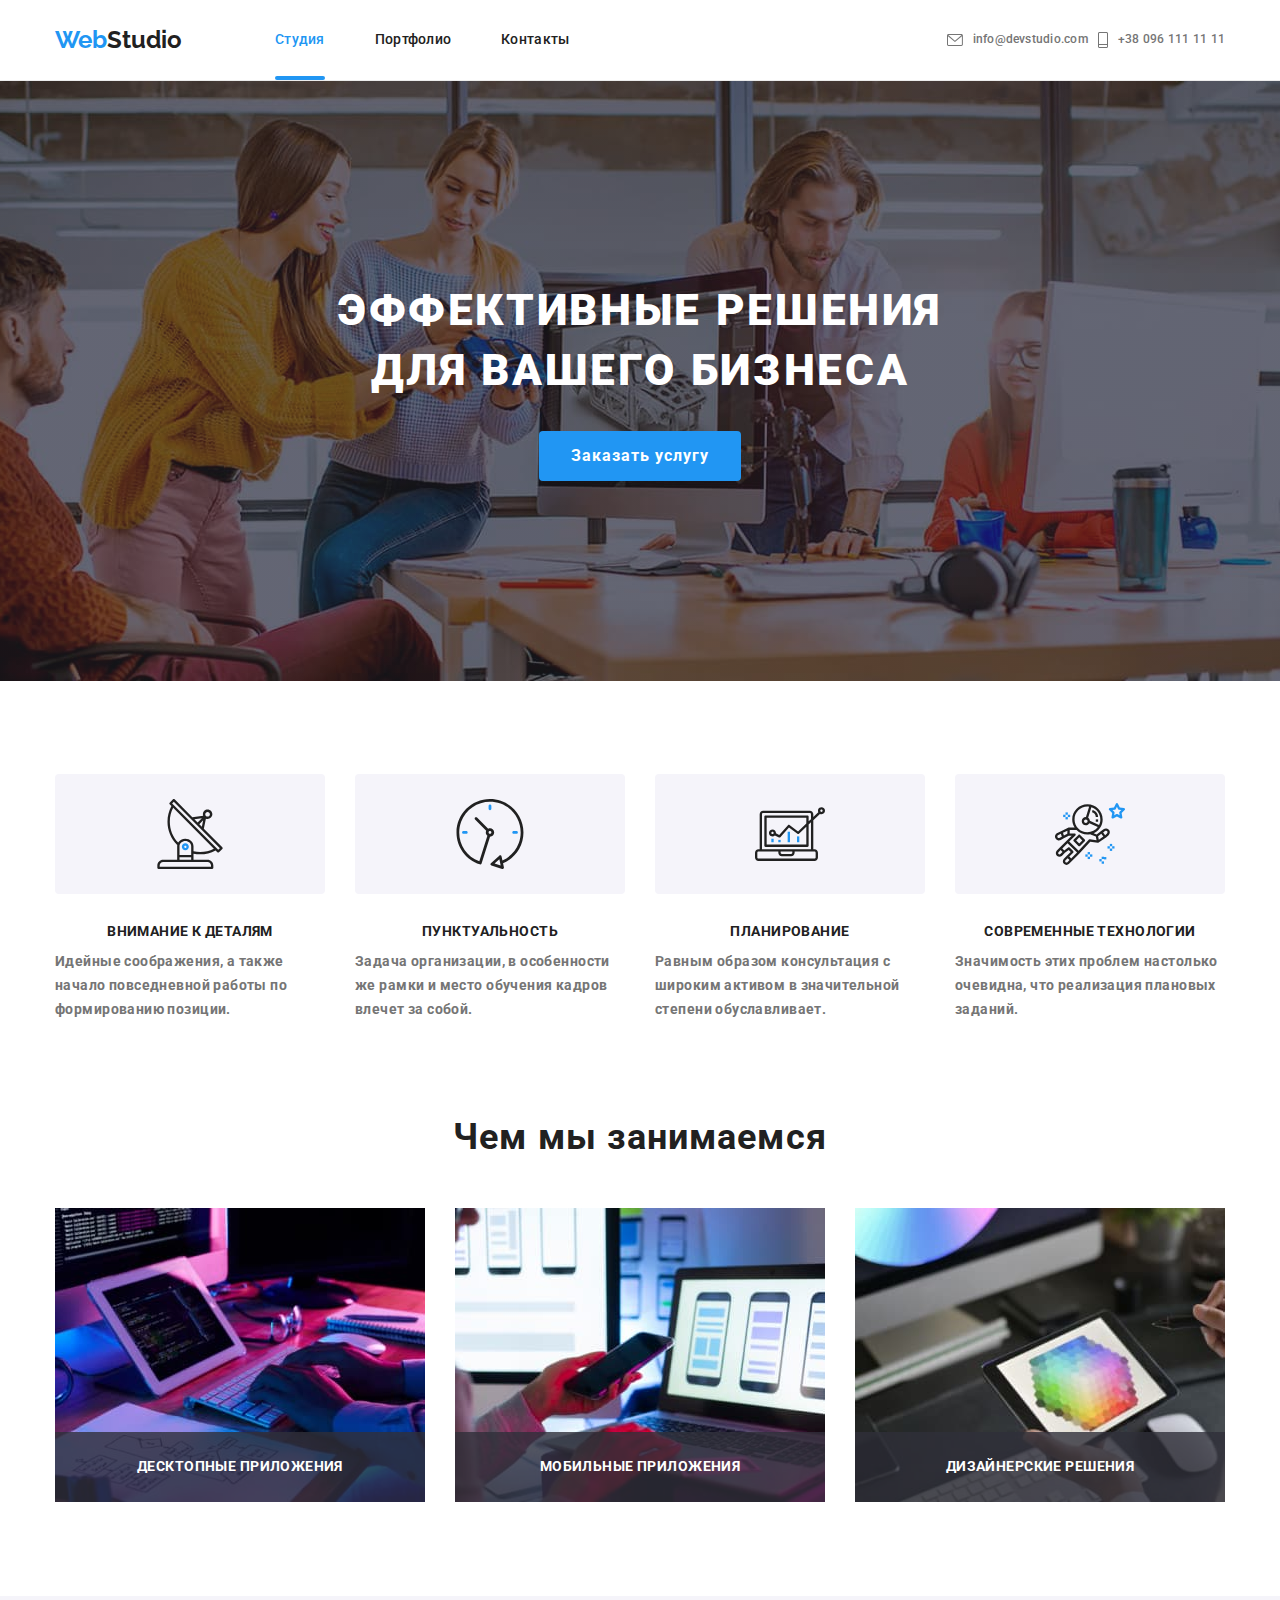
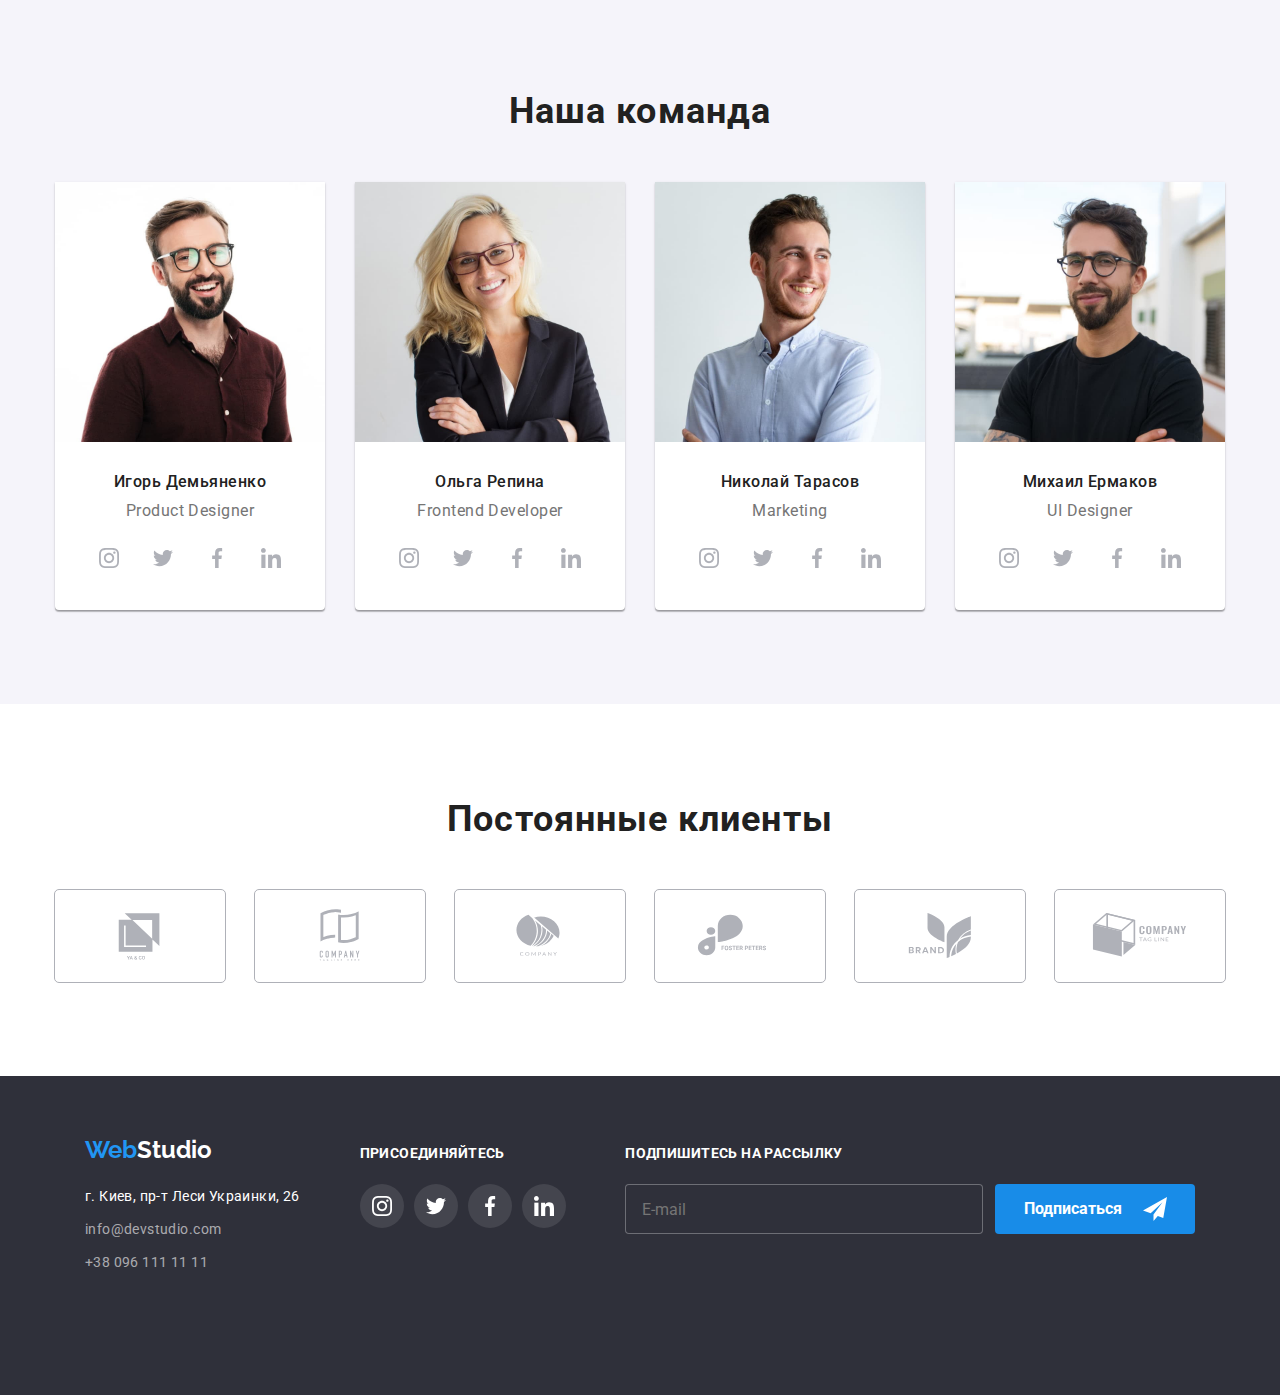
==== commit 7b816d5e: "Update index.html" ====
--- a/index.html
+++ b/index.html
@@ -639,20 +639,22 @@
             <label for="footer-subscribe" class="footer-slogan-title"
               >Подпишитесь на рассылку</label
             >
-            <input
-              type="text"
-              class="input-footer"
-              name="footer-subscribe"
-              id="footer-subscribe"
-              placeholder="E-mail"
-            />
-            <div class="footer-wrap">
-              <button type="submit" class="btn-footer">
-                Подписаться
-                <svg class="send-icon" width="24" height="24">
-                  <use href="./img/icons.svg#icon-send"></use>
-                </svg>
-              </button>
+            <div class="footer-newsletter-input">
+              <input
+                type="text"
+                class="input-footer"
+                name="footer-subscribe"
+                id="footer-subscribe"
+                placeholder="E-mail"
+              />
+              <div class="footer-wrap">
+                <button type="submit" class="btn-footer">
+                  Подписаться
+                  <svg class="send-icon" width="24" height="24">
+                    <use href="./img/icons.svg#icon-send"></use>
+                  </svg>
+                </button>
+              </div>
             </div>
           </form>
         </div>
--- a/css/main.min.css
+++ b/css/main.min.css
@@ -1 +1 @@
-:root{--accent-color: #2196f3;--hero-btn-color: #2196f3;--hero-title-color: #ffffff;--main-title-color: #212121;--main-text-color: #757575;--typical-margin: 30px}p,h1,h2,h3,h4,h5,h6{margin:0}ul,ol{margin:0;padding-left:0}button{cursor:pointer}img{display:block;max-width:100%;height:auto;width:100%}body{font-size:14px;font-family:"Roboto",sans-serif;color:var(--main-title-color)}.container{width:100%;margin:0 auto;padding-left:15px;padding-right:15px}@media screen and (min-width: 480px){.container{width:480px}}@media screen and (min-width: 768px){.container{width:768px}}@media screen and (min-width: 1200px){.container{width:1200px}}.menu-container{width:100%;margin:0 auto;padding-left:15px;padding-right:15px}.title{font-size:36px;font-weight:700;line-height:1.17;letter-spacing:.03em;text-align:center;color:var(--main-title-color)}@media screen and (max-width: 1200px){.title{margin-bottom:30px}}@media screen and (min-width: 1200px){.title{margin-bottom:50px}}.hidden-title{width:1px;height:1px;overflow:hidden;opacity:0;margin:-1px}.now-scroll{overflow:hidden}.visually-hidden{position:absolute;white-space:nowrap;width:1px;height:1px;overflow:hidden;border:0;padding:0;clip:rect(0 0 0 0);clip-path:inset(50%);margin:-1px}.header{border-bottom:1px solid #ececec}.top-header{display:flex;align-items:center;justify-content:space-between;width:100%}@media screen and (max-width: 768px){.top-header{height:60px}}@media screen and (min-width: 768px){.top-header{height:80px}}.navigation{display:flex}@media screen and (max-width: 768px){.navigation{display:none}}@media screen and (min-width: 768px){.navigation{width:294px}}.nav-list{display:flex}@media screen and (min-width: 480px){.nav-list{gap:10px}}@media screen and (min-width: 768px){.nav-list{gap:50px}}.nav-list__link{list-style-type:none;font-family:"Roboto",sans-serif;font-style:normal;font-weight:500;font-size:14px;line-height:1.14;letter-spacing:.02em;color:var(--main-title-color);padding:32px 0;display:flex;position:relative}@media screen and (max-width: 767px){.nav-list__link{padding:22px 0}}@media screen and (min-width: 768px){.nav-list__link{padding:32px 0}}.nav-list__item{list-style-type:none;display:flex}.nav-list__link.current::after{content:"";position:absolute;width:100%;height:4px;background-color:var(--hero-btn-color);border-radius:2px;left:0;bottom:0}.header-contacts{display:flex;max-width:161px;flex-wrap:wrap;gap:10px}@media screen and (max-width: 768px){.header-contacts{display:none}}@media screen and (min-width: 1200px){.header-contacts{max-width:333px;flex-direction:row}}.header-contacts__item{display:flex}.header-contacts__link{font-family:"Roboto",sans-serif;font-style:normal;font-weight:500;font-size:12px;line-height:1.17;letter-spacing:.02em;color:var(--main-text-color);display:flex}.header-contacts__link .link:hover,.header-contacts__link .link:focus{color:var(--accent-color);text-shadow:0px 4px 4px rgba(0,0,0,.25);transition:color 250ms cubic-bezier(0.4, 0, 0.2, 1);transition:text-shadow 250ms cubic-bezier(0.4, 0, 0.2, 1)}.link:hover,.link:focus{color:var(--accent-color);text-shadow:0px 4px 4px rgba(0,0,0,.25);transition:color 250ms cubic-bezier(0.4, 0, 0.2, 1);transition:text-shadow 250ms cubic-bezier(0.4, 0, 0.2, 1)}.contacts-icon{display:flex;align-items:center;justify-content:center;margin-right:10px;fill:currentColor}.top-header-mob-menu{display:flex;align-items:center;width:100%}.menu-open-btn{display:flex;margin-left:auto;border:none;fill:#000;background-color:#fff}.menu-open-btn:hover,.menu-open-btn:focus{fill:var(--accent-color);transition:color 250ms cubic-bezier(0.4, 0, 0.2, 1)}@media(min-width: 768px){.menu-open-btn{display:none}}.menu-close-btn{display:flex;margin-left:auto;border:none;fill:#000;background-color:#fff;margin-bottom:4px}.menu-close-btn:hover,.menu-close-btn:focus{fill:var(--accent-color)}.mob-menu{position:fixed;top:0;left:0;background-color:#fff;z-index:2;width:100vw;height:100vh;padding:10px 0}.mob-menu .menu-container{display:flex;flex-direction:column;justify-content:space-between;height:100%;overflow-y:auto}.mob-menu-nav{list-style-type:none;display:flex;flex-direction:column;margin-left:40px}.mob-menu-nav__link{font-family:"Roboto",sans-serif;font-style:normal;font-weight:500;font-size:40px;line-height:1.18;letter-spacing:.02em;color:var(--main-title-color)}.mob-menu-nav__item:not(:last-child){margin-bottom:32px}.mob-menu-contacts{list-style-type:none;display:flex;flex-direction:column;margin-left:40px;margin-top:40px}.mob-menu-contacts__item:not(:last-child){margin-bottom:20px}.mob-menu-contacts__tel{font-family:"Roboto",sans-serif;font-weight:500;font-size:34px;line-height:1.18;letter-spacing:.02em;margin-top:302px;color:var(--accent-color)}.mob-menu-contacts__mail{font-family:"Roboto",sans-serif;font-weight:500;font-size:24px;line-height:1.17;letter-spacing:.02em;margin-top:32px;color:var(--main-text-color)}.mob-menu-soc{list-style-type:none;margin-top:64px;display:flex;flex-wrap:wrap;margin-left:40px}.mob-menu-soc__item:not(:first-child){padding-left:10px}.mob-menu-soc__link{font-family:"Roboto",sans-serif;font-weight:500;font-size:18px;line-height:1.22;letter-spacing:.02em;color:var(--accent-color);padding-right:10px}.mob-menu-soc__item{margin-bottom:10px;position:relative}.mob-menu-soc__item:not(:last-child)::after{content:"";position:absolute;width:22px;height:0px;right:-11px;bottom:11px;border:1px solid rgba(33,33,33,.2);transform:rotate(90deg)}.logo{font-family:"Raleway",sans-serif;font-style:normal;font-weight:700;font-size:24px;line-height:1.19;color:var(--accent-color);display:flex;align-items:center}@media screen and (min-width: 480px){.logo{margin-right:10px}}@media screen and (min-width: 768px){.logo{margin-right:88px}}@media screen and (min-width: 1200px){.logo{margin-right:93px}}.header-link{display:flex;justify-content:space-around}.logo-text{color:var(--main-title-color)}.logo-footer{color:var(--hero-title-color)}.hero .container{display:flex;width:100%;padding:118px 0}@media screen and (min-width: 1200px){.hero .container{padding:200px 0}}.hero{background-color:#2f303a;background-repeat:no-repeat;background-position:center;background-size:cover;width:100%;height:400px;background-image:linear-gradient(rgba(47, 48, 58, 0.4), rgba(47, 48, 58, 0.4)),url(../img/hero-bg-mobile.jpg)}@media(min-device-pixel-ratio: 2),(min-resolution: 192dpi),(min-resolution: 2dppx){.hero{background-image:linear-gradient(rgba(47, 48, 58, 0.4), rgba(47, 48, 58, 0.4)),url(../img/hero-bg-mob-2x.jpg)}}@media screen and (min-width: 768px){.hero{background-image:linear-gradient(rgba(47, 48, 58, 0.4), rgba(47, 48, 58, 0.4)),url(../img/hero-bg-tablet.jpg)}}@media screen and (min-width: 768px)and (min-device-pixel-ratio: 2),screen and (min-width: 768px)and (min-resolution: 192dpi),screen and (min-width: 768px)and (min-resolution: 2dppx){.hero{background-image:linear-gradient(rgba(47, 48, 58, 0.4), rgba(47, 48, 58, 0.4)),url(../img/hero-bg-tab-2x.jpg)}}@media screen and (min-width: 1200px){.hero{max-width:1600px;height:600px;background-image:linear-gradient(rgba(47, 48, 58, 0.4), rgba(47, 48, 58, 0.4)),url(../img/hero-bg.jpg);margin:0 auto}}@media screen and (min-width: 1200px)and (min-device-pixel-ratio: 2),screen and (min-width: 1200px)and (min-resolution: 192dpi),screen and (min-width: 1200px)and (min-resolution: 2dppx){.hero{background-image:linear-gradient(rgba(47, 48, 58, 0.4), rgba(47, 48, 58, 0.4)),url(../img/hero-bg-2x.jpg)}}.hero-list{display:flex;flex-direction:column;margin:0 auto;flex-wrap:wrap}.hero-list__title{text-transform:uppercase;color:var(--hero-title-color);text-align:center;max-width:360px;height:auto;margin-bottom:var(--typical-margin);font-size:26px;font-weight:900;line-height:1.62;letter-spacing:.06em}@media screen and (min-width: 1200px){.hero-list__title{font-size:44px;font-weight:900;line-height:1.36;letter-spacing:.06em;max-width:696px}}.hero-list__btn{cursor:pointer;font-family:inherit;font-weight:700;font-size:16px;line-height:1.88;letter-spacing:.06em;color:#fff;background-color:var(--hero-btn-color);display:inline-block;padding:10px 32px;margin:0 auto;border:none;border-radius:4px}.hero-list__btn:hover,.hero-list__btn:focus{background:#188ce8;box-shadow:0px 4px 4px rgba(0,0,0,.15);border-radius:4px;transition:background 250ms cubic-bezier(0.4, 0, 0.2, 1);transition:box-shadow 250ms cubic-bezier(0.4, 0, 0.2, 1)}@media screen and (max-width: 1200px){.about{padding:60px 0}}@media screen and (min-width: 1200px){.about{padding:94px 0}}.about-list{list-style-type:none;padding:0;display:flex;flex-wrap:wrap;gap:30px}.about-list .about-content__text{flex-basis:25%}.about-list__item{width:100%}@media screen and (min-width: 768px){.about-list__item{width:calc((100% - 30px)/2)}}@media screen and (min-width: 1200px){.about-list__item{width:calc((100% - 90px)/4)}}.about-list__card{height:120px;display:flex;align-items:center;justify-content:center;background:#f5f4fa;border-radius:4px}.about-content__title{font-size:14px;font-weight:700;line-height:1.14;letter-spacing:.03em;text-transform:uppercase;color:var(--main-title-color);margin-top:30px;margin-bottom:10px;text-align:left}@media screen and (min-width: 480px){.about-content__title{text-align:center}}.about-content__text{font-size:400;font-weight:700;line-height:1.71;letter-spacing:.03em;color:var(--main-text-color);min-width:270px;height:100%}.gallery{display:none}@media screen and (min-width: 1200px){.gallery{display:flex;flex-wrap:wrap;justify-content:center;padding-bottom:94px}}.gallery-list{list-style-type:none;display:flex;flex-wrap:wrap;justify-content:center;gap:30px}.gallery-list__item{position:relative}.gallery-list__label{font-size:14px;font-weight:700;line-height:1.14;letter-spacing:.03em;text-transform:uppercase;display:flex;justify-content:center;text-align:center;color:#fff;position:absolute;bottom:0;left:0;width:100%;height:70px;background-color:rgba(47,48,58,.8);text-align:center;padding:27px 0}.team{display:flex;flex-wrap:wrap;justify-content:center;background-color:#f5f4fa}@media screen and (max-width: 1200px){.team{padding:60px 0}}@media screen and (min-width: 1200px){.team{padding:94px 0}}.team-list{list-style-type:none;display:flex;flex-wrap:wrap;gap:30px}.team-list__item{width:100%;height:auto;background-color:var(--hero-title-color);box-shadow:0px 1px 3px rgba(0,0,0,.12),0px 1px 1px rgba(0,0,0,.14),0px 2px 1px rgba(0,0,0,.2);border-radius:0px 0px 4px 4px}@media screen and (min-width: 768px){.team-list__item{width:calc((100% - 30px)/2)}}@media screen and (min-width: 1200px){.team-list__item{width:calc((100% - 90px)/4)}}.team-list__card{padding-top:var(--typical-margin);padding-bottom:var(--typical-margin)}.team-list__title{font-weight:500;font-size:16px;line-height:1.19;letter-spacing:.03em;text-align:center;color:var(--main-title-color);margin-bottom:10px}.team-list__text{font-weight:400;font-size:16px;line-height:1.19;letter-spacing:.03em;text-align:center;color:var(--main-text-color);margin-bottom:16px}.team-soc{list-style-type:none;display:flex;justify-content:center}.team-soc__item{width:44px;height:44px;margin-right:10px}.team-soc__item:last-child{margin-right:0}.team-soc__link{width:100%;height:100%;background-color:var(--hero-title-color);border-radius:50%;display:flex;align-items:center;justify-content:center;fill:#afb1b8}.team-soc__link:hover,.team-soc__link:focus{background-color:#2196f3;transition:background-color 250ms cubic-bezier(0.4, 0, 0.2, 1)}.team-soc__link:hover .team-soc__icon,.team-soc__link:hover .team-soc__icon,.team-soc__link:focus .team-soc__icon,.team-soc__link:focus .team-soc__icon{fill:#fff;transition:fill 250ms cubic-bezier(0.4, 0, 0.2, 1)}.clients{display:flex;flex-wrap:wrap;justify-content:center}@media screen and (max-width: 1200px){.clients{margin:60px 0}}@media screen and (min-width: 1200px){.clients{margin:94px 0}}.clients-list{list-style-type:none;display:flex;flex-wrap:wrap;justify-content:center;gap:30px}.clients-list__item{width:210px;height:92px;border-radius:4px;outline:1px solid #afb1b8}.clients-list__item:hover,.clients-list__item:focus{outline:1px solid var(--accent-color);transition:outline 250ms cubic-bezier(0.4, 0, 0.2, 1)}@media screen and (min-width: 768px){.clients-list__item{width:calc((100% - 60px)/3)}}@media screen and (min-width: 1200px){.clients-list__item{width:calc((100% - 150px)/6);max-width:170px}}.clients-list__link{width:100%;height:100%;display:flex;align-items:center;justify-content:center;fill:#afb1b8}.clients-list__link:hover,.clients-list__link:focus{fill:var(--accent-color);transition:fill 250ms cubic-bezier(0.4, 0, 0.2, 1)}.section{padding:60px 0}@media screen and (min-width: 1200px){.section{padding:94px 0}}.btn-list{display:flex}@media screen and (max-width: 768px){.btn-list{flex-wrap:wrap}}@media screen and (min-width: 768px){.btn-list{flex-wrap:nowrap;justify-content:center}}.btn-list__top-list{list-style:none;display:flex;flex-direction:row;margin-right:8px}.btn-list__bottom-list{list-style:none;display:flex;flex-direction:row}.btn-list__item{margin-bottom:15px}.btn-list__item:not(:last-child){margin-right:8px}.btn-list__text{font-weight:500;font-size:16px;line-height:1.62;letter-spacing:.03em;text-align:center;cursor:pointer;color:var(--main-title-color);background:#f5f4fa;display:inline-block;border:none;border-radius:4px;padding:6px 22px}.btn-list__text .current:hover .btn-list__text .current:focus{background-color:var(--hero-btn-color);color:var(--hero-title-color)}.btn-list__text:hover,.btn-list__text:focus{background-color:var(--hero-btn-color);color:var(--hero-title-color);box-shadow:0px 3px 1px rgba(0,0,0,.1),0px 1px 2px rgba(0,0,0,.08),0px 2px 2px rgba(0,0,0,.12);transition:background-color 250ms cubic-bezier(0.4, 0, 0.2, 1);transition:color 250ms cubic-bezier(0.4, 0, 0.2, 1);transition:box-shadow 250ms cubic-bezier(0.4, 0, 0.2, 1)}.benefits{list-style-type:none;display:flex;flex-wrap:wrap;justify-content:center;gap:30px}@media screen and (min-width: 480px){.benefits{margin-top:25px}}@media screen and (min-width: 768px){.benefits{margin-top:14px}}@media screen and (min-width: 1200px){.benefits{margin-top:34px}}.benefits-list{max-width:370px;display:flex;flex-direction:column;height:100%}@media screen and (min-width: 768px){.benefits-list{width:calc((100% - 30px)/2)}}@media screen and (min-width: 1200px){.benefits-list{width:calc((100% - 90px)/3)}}.benefits-list:hover .benefits-item__top-text{transform:translateY(0);display:flex}.benefits-item__card{position:relative;overflow:hidden}.benefits-item__top-text{font-size:18px;font-weight:400;line-height:1.56;letter-spacing:.03em;font-family:"Roboto";font-style:normal;position:absolute;top:0;color:var(--hero-title-color);background:rgba(33,150,243,.9);box-shadow:0px 4px 4px rgba(0,0,0,.25);height:100%;line-height:1.5555555556;text-align:left;padding:63px 24px;display:flex;align-items:center;transform:translateY(101%);transition:transform 250ms cubic-bezier(0.4, 0, 0.2, 1)}.benefits-list__link{display:flex;display:inline-block}.benefits-list__link:hover,.benefits-list__link:focus{box-shadow:0px 1px 1px rgba(0,0,0,.12),0px 4px 4px rgba(0,0,0,.06),1px 4px 6px rgba(0,0,0,.16);transition:box-shadow 250ms cubic-bezier(0.4, 0, 0.2, 1)}.benefits-content{padding:20px 24px;border-right:1px solid #eee;border-left:1px solid #eee;border-bottom:1px solid #eee}.benefits-content__title{font-size:18px;font-weight:700;line-height:2;letter-spacing:.06em;color:var(--main-title-color);margin-bottom:4px}.benefits-content__text{font-size:16px;font-weight:400;line-height:1.88;letter-spacing:.03em;color:var(--main-text-color)}.current{color:var(--hero-btn-color)}.footer{background-color:#2f303a;padding:60px 0}.footer-box{flex-wrap:wrap;justify-content:space-around}@media screen and (min-width: 768px){.footer-box{display:flex;flex-wrap:wrap}}@media screen and (min-width: 1200px){.footer-box{display:flex;justify-content:space-around;align-items:baseline}}.footer-logo{display:flex;margin-bottom:20px}@media screen and (min-width: 1200px){.footer-logo{justify-content:start}}.footer-logo-text{margin:0 auto}.address{display:flex;flex-direction:column;margin-left:auto;margin-right:auto}@media screen and (min-width: 1200px){.address{text-align-last:left}}.footer-content{max-width:231px;min-height:81px}.footer-content__list{list-style-type:none}.footer-contacts{display:flex;flex-direction:column;justify-content:center;margin-bottom:60px}.footer-contacts__item{font-style:normal;font-weight:400;font-size:14px;line-height:1.71;letter-spacing:.03em;color:var(--hero-title-color);margin-bottom:9px}.footer-contacts__link{font-style:normal;font-size:14px;line-height:1.71;letter-spacing:.03em;color:rgba(255,255,255,.6);text-align:center}.footer-contacts__link:not(:last-child){padding-bottom:9px}.footer-slogan{display:flex;flex-direction:column;gap:20px;margin-bottom:60px}.footer-slogan-list{list-style-type:none;display:flex;justify-content:center}.footer-slogan-title{font-family:"Roboto";font-style:normal;font-weight:700;font-size:14px;letter-spacing:.03em;text-transform:uppercase;color:#fff;display:flex;justify-content:center}@media screen and (min-width: 1200px){.footer-slogan-title{justify-content:flex-start}}.footer-slogan-item{width:44px;height:44px}.footer-slogan-item:not(:last-child){margin-right:10px}.footer-slogan-link{width:100%;height:100%;background:rgba(255,255,255,.1);border-radius:50%;display:flex;align-items:center;justify-content:center;fill:var(--hero-title-color)}.footer-slogan-link:hover,.footer-slogan-link:focus{background-color:#2196f3;transition:background-color 250ms cubic-bezier(0.4, 0, 0.2, 1)}.footer-newsletter{width:100%;display:flex;flex-direction:column;justify-content:center}@media screen and (min-width: 1200px){.footer-newsletter{flex-wrap:nowrap;width:358px;height:auto;display:flex}}.footer-subscribe{display:flex;flex-wrap:wrap;justify-content:center;gap:20px}@media screen and (min-width: 768px){.footer-subscribe{width:450px;margin-left:auto;margin-right:auto}}@media screen and (min-width: 1200px){.footer-subscribe{justify-content:flex-start}}.input-footer{width:100%;height:50px;border:1px solid rgba(255,255,255,.3);border-radius:4px;background-color:#2f303a;font-family:"Roboto",sans-serif;font-style:normal;font-weight:400;font-size:16px;line-height:1.25;color:rgba(255,255,255,.6);display:flex;padding-left:16px}@media screen and (min-width: 1200px){.input-footer{max-width:358px}}@media screen and (min-width: 480px){.input-footer{width:450px}}.footer-wrap{display:flex;position:relative}.btn-footer{background-color:#188ce8;color:#fff;width:200px;height:50px;font-weight:700;font-size:16px;line-height:1.88;padding:10px 10px 10px 29px;border:none;border-radius:4px;display:flex}.send-icon{position:absolute;right:28px;top:50%;transform:translateY(-50%);fill:#fff}.backdrop{width:100vw;height:100vh;background-color:rgba(0,0,0,.2);position:fixed;top:0;transition:opacity 300ms,visibility 300ms}.modal{width:450px;height:609px;background-color:#fff;border-radius:4px;position:absolute;top:50%;left:50%;transform:translate(-50%, -50%) scale(1);transition:transform 300ms;padding:40px}.backdrop.is-hidden .modal{transform:translate(-50%, -50%) scale(0);opacity:0}@media screen and (max-width: 480px){.modal{width:100%}}@media screen and (min-width: 1200px){.modal{width:528px}}.modal-close-btn{position:absolute;right:8px;top:8px;border:none;background-color:inherit}.modal-close-icon{width:30px;height:30px;background-color:#fff;border:1px solid rgba(0,0,0,.1);border-radius:50%;display:flex;align-items:center;justify-content:center;padding:6px}.modal-close-icon:hover,.modal-close-icon:focus{fill:#2196f3;transition:background-color 250ms cubic-bezier(0.4, 0, 0.2, 1)}.is-hidden{visibility:hidden;opacity:0;pointer-events:none}.no-scroll{overflow:hidden}.form-title{font-size:20px;font-weight:700;line-height:1.15;letter-spacing:.03em;text-align:center;margin-bottom:12px}.form-group{display:flex;flex-direction:column;width:100%;margin-bottom:10px}.form-label{margin-bottom:4px;font-weight:400;font-size:12px;line-height:1.16;letter-spacing:.01em;color:#757575}.form-input{width:100%;height:40px;border:1px solid rgba(33,33,33,.2);border-radius:4px;padding-left:42px}.form-input:focus{border:1px solid #2196f3;border-radius:4px}.form-group input::placeholder{font-size:14px;font-weight:400;line-height:1.14;letter-spacing:.01em;color:rgba(117,117,117,.5)}.input-wrap{position:relative;outline:none}.modal-icon{position:absolute;left:12px;top:50%;transform:translateY(-50%)}.form-input:focus+.modal-icon{fill:var(--accent-color)}.form-area{margin-bottom:20px}textarea{width:100%;height:120px;border:1px solid rgba(33,33,33,.2);border-radius:4px;resize:none;padding:12px 16px}.form-text:focus{border:1px solid #2196f3;border-radius:4px}.form-check{display:block;margin-bottom:30px;display:flex;align-items:center;justify-content:center}.input-check{width:16px;height:15px}.check-text{font-weight:400;font-size:12px;line-height:1.17;letter-spacing:.03em;color:var(--main-text-color);box-sizing:border-box;display:flex}@media screen and (min-width: 1200px){.check-text{font-weight:400;font-size:14px;line-height:1.71;letter-spacing:.03em}}.check-text::before{content:"";display:flex;width:16px;height:15px;border:2px solid #212121;border-radius:3px;margin-right:8.38px}.input-check:checked+.check-text::before{background-color:var(--accent-color);background-image:url(../img/checked.svg);border:none;background-repeat:no-repeat;background-position:center}.input-check:focus+.check-text::before::before{border-color:var(--accent-color)}.check-terms{font-weight:400;font-size:12px;line-height:1.17;letter-spacing:.03em;text-decoration-line:underline;color:var(--accent-color);margin-left:4px}@media screen and (min-width: 1200px){.check-terms{font-weight:400;font-size:14px;line-height:1.71;letter-spacing:.03em}}.btn-modal{background-color:#188ce8;color:#fff;width:200px;height:50px;font-weight:700;font-size:16px;line-height:1.88;letter-spacing:.06em;display:inline-block;padding:10px 55px;margin:0 auto;border:none;border-radius:4px;display:flex;justify-content:center}.btn-modal:hover,.btn-modal:focus{box-shadow:0px 4px 4px rgba(0,0,0,.25)}/*# sourceMappingURL=main.min.css.map */+:root{--accent-color: #2196f3;--hero-btn-color: #2196f3;--hero-title-color: #ffffff;--main-title-color: #212121;--main-text-color: #757575;--typical-margin: 30px}p,h1,h2,h3,h4,h5,h6{margin:0}ul,ol{margin:0;padding-left:0}button{cursor:pointer}img{display:block;max-width:100%;height:auto;width:100%}body{font-size:14px;font-family:"Roboto",sans-serif;color:var(--main-title-color)}.container{width:100%;margin:0 auto;padding-left:15px;padding-right:15px}@media screen and (min-width: 480px){.container{width:480px}}@media screen and (min-width: 768px){.container{width:768px}}@media screen and (min-width: 1200px){.container{width:1200px}}.menu-container{width:100%;margin:0 auto;padding-left:15px;padding-right:15px}.title{font-size:36px;font-weight:700;line-height:1.17;letter-spacing:.03em;text-align:center;color:var(--main-title-color)}@media screen and (max-width: 1200px){.title{margin-bottom:30px}}@media screen and (min-width: 1200px){.title{margin-bottom:50px}}.hidden-title{width:1px;height:1px;overflow:hidden;opacity:0;margin:-1px}.now-scroll{overflow:hidden}.visually-hidden{position:absolute;white-space:nowrap;width:1px;height:1px;overflow:hidden;border:0;padding:0;clip:rect(0 0 0 0);clip-path:inset(50%);margin:-1px}.header{border-bottom:1px solid #ececec}.top-header{display:flex;align-items:center;justify-content:space-between;width:100%}@media screen and (max-width: 768px){.top-header{height:60px}}@media screen and (min-width: 768px){.top-header{height:80px}}.navigation{display:flex}@media screen and (max-width: 768px){.navigation{display:none}}@media screen and (min-width: 768px){.navigation{width:294px}}.nav-list{display:flex}@media screen and (min-width: 480px){.nav-list{gap:10px}}@media screen and (min-width: 768px){.nav-list{gap:50px}}.nav-list__link{list-style-type:none;font-family:"Roboto",sans-serif;font-style:normal;font-weight:500;font-size:14px;line-height:1.14;letter-spacing:.02em;color:var(--main-title-color);padding:32px 0;display:flex;position:relative}@media screen and (max-width: 767px){.nav-list__link{padding:22px 0}}@media screen and (min-width: 768px){.nav-list__link{padding:32px 0}}.nav-list__item{list-style-type:none;display:flex}.nav-list__link.current::after{content:"";position:absolute;width:100%;height:4px;background-color:var(--hero-btn-color);border-radius:2px;left:0;bottom:0}.header-contacts{display:flex;max-width:161px;flex-wrap:wrap;gap:10px}@media screen and (max-width: 768px){.header-contacts{display:none}}@media screen and (min-width: 1200px){.header-contacts{max-width:333px;flex-direction:row}}.header-contacts__item{display:flex}.header-contacts__link{font-family:"Roboto",sans-serif;font-style:normal;font-weight:500;font-size:12px;line-height:1.17;letter-spacing:.02em;color:var(--main-text-color);display:flex}.header-contacts__link .link:hover,.header-contacts__link .link:focus{color:var(--accent-color);text-shadow:0px 4px 4px rgba(0,0,0,.25);transition:color 250ms cubic-bezier(0.4, 0, 0.2, 1);transition:text-shadow 250ms cubic-bezier(0.4, 0, 0.2, 1)}.link:hover,.link:focus{color:var(--accent-color);text-shadow:0px 4px 4px rgba(0,0,0,.25);transition:color 250ms cubic-bezier(0.4, 0, 0.2, 1);transition:text-shadow 250ms cubic-bezier(0.4, 0, 0.2, 1)}.contacts-icon{display:flex;align-items:center;justify-content:center;margin-right:10px;fill:currentColor}.top-header-mob-menu{display:flex;align-items:center;width:100%}.menu-open-btn{display:flex;margin-left:auto;border:none;fill:#000;background-color:#fff}.menu-open-btn:hover,.menu-open-btn:focus{fill:var(--accent-color);transition:color 250ms cubic-bezier(0.4, 0, 0.2, 1)}@media(min-width: 768px){.menu-open-btn{display:none}}.menu-close-btn{display:flex;margin-left:auto;border:none;fill:#000;background-color:#fff;margin-bottom:4px}.menu-close-btn:hover,.menu-close-btn:focus{fill:var(--accent-color)}.mob-menu{position:fixed;top:0;left:0;background-color:#fff;z-index:2;width:100vw;height:100vh;padding:10px 0}.mob-menu .menu-container{display:flex;flex-direction:column;justify-content:space-between;height:100%;overflow-y:auto}.mob-menu-nav{list-style-type:none;display:flex;flex-direction:column;margin-left:40px}.mob-menu-nav__link{font-family:"Roboto",sans-serif;font-style:normal;font-weight:500;font-size:40px;line-height:1.18;letter-spacing:.02em;color:var(--main-title-color)}.mob-menu-nav__item:not(:last-child){margin-bottom:32px}.mob-menu-contacts{list-style-type:none;display:flex;flex-direction:column;margin-left:40px;margin-top:40px}.mob-menu-contacts__item:not(:last-child){margin-bottom:20px}.mob-menu-contacts__tel{font-family:"Roboto",sans-serif;font-weight:500;font-size:34px;line-height:1.18;letter-spacing:.02em;margin-top:302px;color:var(--accent-color)}.mob-menu-contacts__mail{font-family:"Roboto",sans-serif;font-weight:500;font-size:24px;line-height:1.17;letter-spacing:.02em;margin-top:32px;color:var(--main-text-color)}.mob-menu-soc{list-style-type:none;margin-top:64px;display:flex;flex-wrap:wrap;margin-left:40px}.mob-menu-soc__item:not(:first-child){padding-left:10px}.mob-menu-soc__link{font-family:"Roboto",sans-serif;font-weight:500;font-size:18px;line-height:1.22;letter-spacing:.02em;color:var(--accent-color);padding-right:10px}.mob-menu-soc__item{margin-bottom:10px;position:relative}.mob-menu-soc__item:not(:last-child)::after{content:"";position:absolute;width:22px;height:0px;right:-11px;bottom:11px;border:1px solid rgba(33,33,33,.2);transform:rotate(90deg)}.logo{font-family:"Raleway",sans-serif;font-style:normal;font-weight:700;font-size:24px;line-height:1.19;color:var(--accent-color);display:flex;align-items:center}@media screen and (min-width: 480px){.logo{margin-right:10px}}@media screen and (min-width: 768px){.logo{margin-right:88px}}@media screen and (min-width: 1200px){.logo{margin-right:93px}}.header-link{display:flex;justify-content:space-around}.logo-text{color:var(--main-title-color)}.logo-footer{color:var(--hero-title-color)}.hero .container{display:flex;width:100%;padding:118px 0}@media screen and (min-width: 1200px){.hero .container{padding:200px 0}}.hero{background-color:#2f303a;background-repeat:no-repeat;background-position:center;background-size:cover;width:100%;height:400px;background-image:linear-gradient(rgba(47, 48, 58, 0.4), rgba(47, 48, 58, 0.4)),url(../img/hero-bg-mobile.jpg)}@media(min-device-pixel-ratio: 2),(min-resolution: 192dpi),(min-resolution: 2dppx){.hero{background-image:linear-gradient(rgba(47, 48, 58, 0.4), rgba(47, 48, 58, 0.4)),url(../img/hero-bg-mob-2x.jpg)}}@media screen and (min-width: 768px){.hero{background-image:linear-gradient(rgba(47, 48, 58, 0.4), rgba(47, 48, 58, 0.4)),url(../img/hero-bg-tablet.jpg)}}@media screen and (min-width: 768px)and (min-device-pixel-ratio: 2),screen and (min-width: 768px)and (min-resolution: 192dpi),screen and (min-width: 768px)and (min-resolution: 2dppx){.hero{background-image:linear-gradient(rgba(47, 48, 58, 0.4), rgba(47, 48, 58, 0.4)),url(../img/hero-bg-tab-2x.jpg)}}@media screen and (min-width: 1200px){.hero{max-width:1600px;height:600px;background-image:linear-gradient(rgba(47, 48, 58, 0.4), rgba(47, 48, 58, 0.4)),url(../img/hero-bg.jpg);margin:0 auto}}@media screen and (min-width: 1200px)and (min-device-pixel-ratio: 2),screen and (min-width: 1200px)and (min-resolution: 192dpi),screen and (min-width: 1200px)and (min-resolution: 2dppx){.hero{background-image:linear-gradient(rgba(47, 48, 58, 0.4), rgba(47, 48, 58, 0.4)),url(../img/hero-bg-2x.jpg)}}.hero-list{display:flex;flex-direction:column;margin:0 auto;flex-wrap:wrap}.hero-list__title{text-transform:uppercase;color:var(--hero-title-color);text-align:center;max-width:360px;height:auto;margin-bottom:var(--typical-margin);font-size:26px;font-weight:900;line-height:1.62;letter-spacing:.06em}@media screen and (min-width: 1200px){.hero-list__title{font-size:44px;font-weight:900;line-height:1.36;letter-spacing:.06em;max-width:696px}}.hero-list__btn{cursor:pointer;font-family:inherit;font-weight:700;font-size:16px;line-height:1.88;letter-spacing:.06em;color:#fff;background-color:var(--hero-btn-color);display:inline-block;padding:10px 32px;margin:0 auto;border:none;border-radius:4px}.hero-list__btn:hover,.hero-list__btn:focus{background:#188ce8;box-shadow:0px 4px 4px rgba(0,0,0,.15);border-radius:4px;transition:background 250ms cubic-bezier(0.4, 0, 0.2, 1);transition:box-shadow 250ms cubic-bezier(0.4, 0, 0.2, 1)}@media screen and (max-width: 1200px){.about{padding:60px 0}}@media screen and (min-width: 1200px){.about{padding:94px 0}}.about-list{list-style-type:none;padding:0;display:flex;flex-wrap:wrap;gap:30px}.about-list .about-content__text{flex-basis:25%}.about-list__item{width:100%}@media screen and (min-width: 768px){.about-list__item{width:calc((100% - 30px)/2)}}@media screen and (min-width: 1200px){.about-list__item{width:calc((100% - 90px)/4)}}.about-list__card{height:120px;display:flex;align-items:center;justify-content:center;background:#f5f4fa;border-radius:4px}.about-content__title{font-size:14px;font-weight:700;line-height:1.14;letter-spacing:.03em;text-transform:uppercase;color:var(--main-title-color);margin-top:30px;margin-bottom:10px;text-align:left}@media screen and (min-width: 480px){.about-content__title{text-align:center}}.about-content__text{font-size:400;font-weight:700;line-height:1.71;letter-spacing:.03em;color:var(--main-text-color);min-width:270px;height:100%}.gallery{display:none}@media screen and (min-width: 1200px){.gallery{display:flex;flex-wrap:wrap;justify-content:center;padding-bottom:94px}}.gallery-list{list-style-type:none;display:flex;flex-wrap:wrap;justify-content:center;gap:30px}.gallery-list__item{position:relative}.gallery-list__label{font-size:14px;font-weight:700;line-height:1.14;letter-spacing:.03em;text-transform:uppercase;display:flex;justify-content:center;text-align:center;color:#fff;position:absolute;bottom:0;left:0;width:100%;height:70px;background-color:rgba(47,48,58,.8);text-align:center;padding:27px 0}.team{display:flex;flex-direction:column;justify-content:center;background-color:#f5f4fa}@media screen and (max-width: 1200px){.team{padding:60px 0}}@media screen and (min-width: 1200px){.team{padding:94px 0}}.team-title{display:flex;text-align:center;margin:auto}@media screen and (max-width: 1200px){.team-title{margin-bottom:30px}}@media screen and (min-width: 1200px){.team-title{margin-bottom:50px}}.team-list{list-style-type:none;display:flex;flex-wrap:wrap;gap:30px}.team-list__item{width:100%;height:auto;background-color:var(--hero-title-color);box-shadow:0px 1px 3px rgba(0,0,0,.12),0px 1px 1px rgba(0,0,0,.14),0px 2px 1px rgba(0,0,0,.2);border-radius:0px 0px 4px 4px;display:flex;flex-direction:column}@media screen and (min-width: 768px){.team-list__item{width:calc((100% - 30px)/2)}}@media screen and (min-width: 1200px){.team-list__item{width:calc((100% - 90px)/4)}}.team-list__card{padding-top:var(--typical-margin);padding-bottom:var(--typical-margin)}.team-list__title{font-weight:500;font-size:16px;line-height:1.19;letter-spacing:.03em;text-align:center;color:var(--main-title-color);margin-bottom:10px}.team-list__text{font-weight:400;font-size:16px;line-height:1.19;letter-spacing:.03em;text-align:center;color:var(--main-text-color);margin-bottom:16px}.team-soc{list-style-type:none;display:flex;justify-content:center}.team-soc__item{width:44px;height:44px;margin-right:10px}.team-soc__item:last-child{margin-right:0}.team-soc__link{width:100%;height:100%;background-color:var(--hero-title-color);border-radius:50%;display:flex;align-items:center;justify-content:center;fill:#afb1b8}.team-soc__link:hover,.team-soc__link:focus{background-color:#2196f3;transition:background-color 250ms cubic-bezier(0.4, 0, 0.2, 1)}.team-soc__link:hover .team-soc__icon,.team-soc__link:hover .team-soc__icon,.team-soc__link:focus .team-soc__icon,.team-soc__link:focus .team-soc__icon{fill:#fff;transition:fill 250ms cubic-bezier(0.4, 0, 0.2, 1)}.clients{display:flex;flex-wrap:wrap;justify-content:center}@media screen and (max-width: 1200px){.clients{margin:60px 0}}@media screen and (min-width: 1200px){.clients{margin:94px 0}}.clients-list{list-style-type:none;display:flex;flex-wrap:wrap;justify-content:center;gap:30px}.clients-list__item{width:210px;height:92px;border-radius:4px;outline:1px solid #afb1b8}.clients-list__item:hover,.clients-list__item:focus{outline:1px solid var(--accent-color);transition:outline 250ms cubic-bezier(0.4, 0, 0.2, 1)}@media screen and (min-width: 768px){.clients-list__item{width:calc((100% - 60px)/3)}}@media screen and (min-width: 1200px){.clients-list__item{width:calc((100% - 150px)/6);max-width:170px}}.clients-list__link{width:100%;height:100%;display:flex;align-items:center;justify-content:center;fill:#afb1b8}.clients-list__link:hover,.clients-list__link:focus{fill:var(--accent-color);transition:fill 250ms cubic-bezier(0.4, 0, 0.2, 1)}.section{padding:60px 0}@media screen and (min-width: 1200px){.section{padding:94px 0}}.btn-list{display:flex}@media screen and (max-width: 768px){.btn-list{flex-wrap:wrap}}@media screen and (min-width: 768px){.btn-list{flex-wrap:nowrap;justify-content:center}}.btn-list__top-list{list-style:none;display:flex;flex-direction:row;margin-right:8px}.btn-list__bottom-list{list-style:none;display:flex;flex-direction:row}.btn-list__item{margin-bottom:15px}.btn-list__item:not(:last-child){margin-right:8px}.btn-list__text{font-weight:500;font-size:16px;line-height:1.62;letter-spacing:.03em;text-align:center;cursor:pointer;color:var(--main-title-color);background:#f5f4fa;display:inline-block;border:none;border-radius:4px;padding:6px 22px}.btn-list__text .current:hover .btn-list__text .current:focus{background-color:var(--hero-btn-color);color:var(--hero-title-color)}.btn-list__text:hover,.btn-list__text:focus{background-color:var(--hero-btn-color);color:var(--hero-title-color);box-shadow:0px 3px 1px rgba(0,0,0,.1),0px 1px 2px rgba(0,0,0,.08),0px 2px 2px rgba(0,0,0,.12);transition:background-color 250ms cubic-bezier(0.4, 0, 0.2, 1);transition:color 250ms cubic-bezier(0.4, 0, 0.2, 1);transition:box-shadow 250ms cubic-bezier(0.4, 0, 0.2, 1)}.benefits{list-style-type:none;display:flex;flex-wrap:wrap;justify-content:center;gap:30px}@media screen and (min-width: 480px){.benefits{margin-top:25px}}@media screen and (min-width: 768px){.benefits{margin-top:14px}}@media screen and (min-width: 1200px){.benefits{margin-top:34px}}.benefits-list{max-width:370px;display:flex;flex-direction:column;height:100%}@media screen and (min-width: 768px){.benefits-list{width:calc((100% - 30px)/2)}}@media screen and (min-width: 1200px){.benefits-list{width:calc((100% - 90px)/3)}}.benefits-list:hover .benefits-item__top-text{transform:translateY(0);display:flex}.benefits-item__card{display:flex;flex-grow:1;position:relative;overflow:hidden}.benefits-item__top-text{font-size:18px;font-weight:400;line-height:1.56;letter-spacing:.03em;font-family:"Roboto";font-style:normal;position:absolute;top:0;color:var(--hero-title-color);background:rgba(33,150,243,.9);box-shadow:0px 4px 4px rgba(0,0,0,.25);height:100%;line-height:1.5555555556;text-align:left;padding:63px 24px;display:flex;align-items:center;transform:translateY(101%);transition:transform 250ms cubic-bezier(0.4, 0, 0.2, 1)}.benefits-list__link{display:flex;display:inline-block}.benefits-list__link:hover,.benefits-list__link:focus{box-shadow:0px 1px 1px rgba(0,0,0,.12),0px 4px 4px rgba(0,0,0,.06),1px 4px 6px rgba(0,0,0,.16);transition:box-shadow 250ms cubic-bezier(0.4, 0, 0.2, 1)}.benefits-list__content{display:flex;flex-direction:column;flex-grow:1}.benefits-content{padding:20px 24px;border-right:1px solid #eee;border-left:1px solid #eee;border-bottom:1px solid #eee}.benefits-content__title{font-size:18px;font-weight:700;line-height:2;letter-spacing:.06em;color:var(--main-title-color);margin-bottom:4px}.benefits-content__text{font-size:16px;font-weight:400;line-height:1.88;letter-spacing:.03em;color:var(--main-text-color)}.current{color:var(--hero-btn-color)}.footer{background-color:#2f303a;padding:60px 0;display:flex;justify-content:space-around}.footer-box{flex-wrap:wrap;display:flex;justify-content:space-around}@media screen and (max-width: 767px){.footer-box{flex-direction:column}}@media screen and (min-width: 768px){.footer-box{flex-wrap:wrap}}@media screen and (min-width: 1200px){.footer-box{flex-wrap:nowrap;align-items:baseline}}.footer-logo{display:flex;margin-bottom:20px}@media screen and (min-width: 1200px){.footer-logo{justify-content:start}}.footer-logo-text{margin:0 auto}@media screen and (min-width: 1200px){.footer-logo-text{margin:0}}.address{display:flex;flex-direction:column;margin-left:auto;margin-right:auto}@media screen and (min-width: 1200px){.address{text-align-last:left}}.footer-content{max-width:231px;min-height:81px}.footer-content__list{list-style-type:none}.footer-contacts{display:flex;flex-direction:column;justify-content:center;margin-bottom:60px}.footer-contacts__item{font-style:normal;font-weight:400;font-size:14px;line-height:1.71;letter-spacing:.03em;color:var(--hero-title-color);margin-bottom:9px}.footer-contacts__link{font-style:normal;font-size:14px;line-height:1.71;letter-spacing:.03em;color:rgba(255,255,255,.6);text-align:center}.footer-contacts__link:not(:last-child){padding-bottom:9px}.footer-slogan{display:flex;flex-direction:column;gap:20px;margin-bottom:60px}.footer-slogan-list{list-style-type:none;display:flex;justify-content:center}.footer-slogan-title{font-family:"Roboto";font-style:normal;font-weight:700;font-size:14px;letter-spacing:.03em;text-transform:uppercase;color:#fff;display:flex;justify-content:center}@media screen and (min-width: 1200px){.footer-slogan-title{justify-content:flex-start}}.footer-slogan-item{width:44px;height:44px}.footer-slogan-item:not(:last-child){margin-right:10px}.footer-slogan-link{width:100%;height:100%;background:rgba(255,255,255,.1);border-radius:50%;display:flex;align-items:center;justify-content:center;fill:var(--hero-title-color)}.footer-slogan-link:hover,.footer-slogan-link:focus{background-color:#2196f3;transition:background-color 250ms cubic-bezier(0.4, 0, 0.2, 1)}.footer-newsletter{width:100%;display:flex;flex-direction:column;justify-content:center}@media screen and (min-width: 1200px){.footer-newsletter{width:570px;justify-content:space-around}}.footer-newsletter-list{display:flex}.footer-subscribe{display:flex;flex-wrap:wrap;justify-content:center;gap:20px}@media screen and (min-width: 768px){.footer-subscribe{width:450px;margin-left:auto;margin-right:auto}}@media screen and (min-width: 1200px){.footer-subscribe{width:570px;justify-content:flex-start}}.footer-newsletter-input{display:flex}@media screen and (max-width: 1200px){.footer-newsletter-input{flex-wrap:wrap;gap:20px;justify-content:center}}@media screen and (min-width: 1200px){.footer-newsletter-input{flex-wrap:nowrap;justify-content:flex-start;gap:12px}}.input-footer{width:100%;height:50px;border:1px solid rgba(255,255,255,.3);border-radius:4px;background-color:#2f303a;font-family:"Roboto",sans-serif;font-style:normal;font-weight:400;font-size:16px;line-height:1.25;color:rgba(255,255,255,.6);display:flex;padding-left:16px}@media screen and (min-width: 1200px){.input-footer{max-width:358px}}@media screen and (min-width: 480px){.input-footer{width:450px}}.footer-wrap{display:flex;position:relative}.btn-footer{display:flex;background-color:#188ce8;color:#fff;width:200px;height:50px;font-weight:700;font-size:16px;line-height:1.88;padding:10px 10px 10px 29px;border:none;border-radius:4px}.send-icon{position:absolute;right:28px;top:50%;transform:translateY(-50%);fill:#fff}.backdrop{width:100vw;height:100vh;background-color:rgba(0,0,0,.2);position:fixed;top:0;transition:opacity 300ms,visibility 300ms}.modal{width:450px;height:609px;background-color:#fff;border-radius:4px;position:absolute;top:50%;left:50%;transform:translate(-50%, -50%) scale(1);transition:transform 300ms;padding:40px}.backdrop.is-hidden .modal{transform:translate(-50%, -50%) scale(0);opacity:0}@media screen and (max-width: 480px){.modal{width:100%}}@media screen and (min-width: 1200px){.modal{width:528px}}.modal-close-btn{position:absolute;right:8px;top:8px;border:none;background-color:inherit}.modal-close-icon{width:30px;height:30px;background-color:#fff;border:1px solid rgba(0,0,0,.1);border-radius:50%;display:flex;align-items:center;justify-content:center;padding:6px}.modal-close-icon:hover,.modal-close-icon:focus{fill:#2196f3;transition:background-color 250ms cubic-bezier(0.4, 0, 0.2, 1)}.is-hidden{visibility:hidden;opacity:0;pointer-events:none}.no-scroll{overflow:hidden}.form-title{font-size:20px;font-weight:700;line-height:1.15;letter-spacing:.03em;text-align:center;margin-bottom:12px}.form-group{display:flex;flex-direction:column;width:100%;margin-bottom:10px}.form-label{margin-bottom:4px;font-weight:400;font-size:12px;line-height:1.16;letter-spacing:.01em;color:#757575}.form-input{width:100%;height:40px;border:1px solid rgba(33,33,33,.2);border-radius:4px;padding-left:42px}.form-input:focus{border:1px solid #2196f3;border-radius:4px}.form-group input::placeholder{font-size:14px;font-weight:400;line-height:1.14;letter-spacing:.01em;color:rgba(117,117,117,.5)}.input-wrap{position:relative;outline:none}.modal-icon{position:absolute;left:12px;top:50%;transform:translateY(-50%)}.form-input:focus+.modal-icon{fill:var(--accent-color)}.form-area{margin-bottom:20px}textarea{width:100%;height:120px;border:1px solid rgba(33,33,33,.2);border-radius:4px;resize:none;padding:12px 16px}.form-text:focus{border:1px solid #2196f3;border-radius:4px}.form-check{display:block;margin-bottom:30px;display:flex;align-items:center;justify-content:center}.input-check{width:16px;height:15px}.check-text{font-weight:400;font-size:12px;line-height:1.17;letter-spacing:.03em;color:var(--main-text-color);box-sizing:border-box;display:flex}@media screen and (min-width: 1200px){.check-text{font-weight:400;font-size:14px;line-height:1.71;letter-spacing:.03em}}.check-text::before{content:"";display:flex;width:16px;height:15px;border:2px solid #212121;border-radius:3px;margin-right:8.38px}.input-check:checked+.check-text::before{background-color:var(--accent-color);background-image:url(../img/checked.svg);border:none;background-repeat:no-repeat;background-position:center}.input-check:focus+.check-text::before::before{border-color:var(--accent-color)}.check-terms{font-weight:400;font-size:12px;line-height:1.17;letter-spacing:.03em;text-decoration-line:underline;color:var(--accent-color);margin-left:4px}@media screen and (min-width: 1200px){.check-terms{font-weight:400;font-size:14px;line-height:1.71;letter-spacing:.03em}}.btn-modal{background-color:#188ce8;color:#fff;width:200px;height:50px;font-weight:700;font-size:16px;line-height:1.88;letter-spacing:.06em;display:inline-block;padding:10px 55px;margin:0 auto;border:none;border-radius:4px;display:flex;justify-content:center}.btn-modal:hover,.btn-modal:focus{box-shadow:0px 4px 4px rgba(0,0,0,.25)}/*# sourceMappingURL=main.min.css.map */